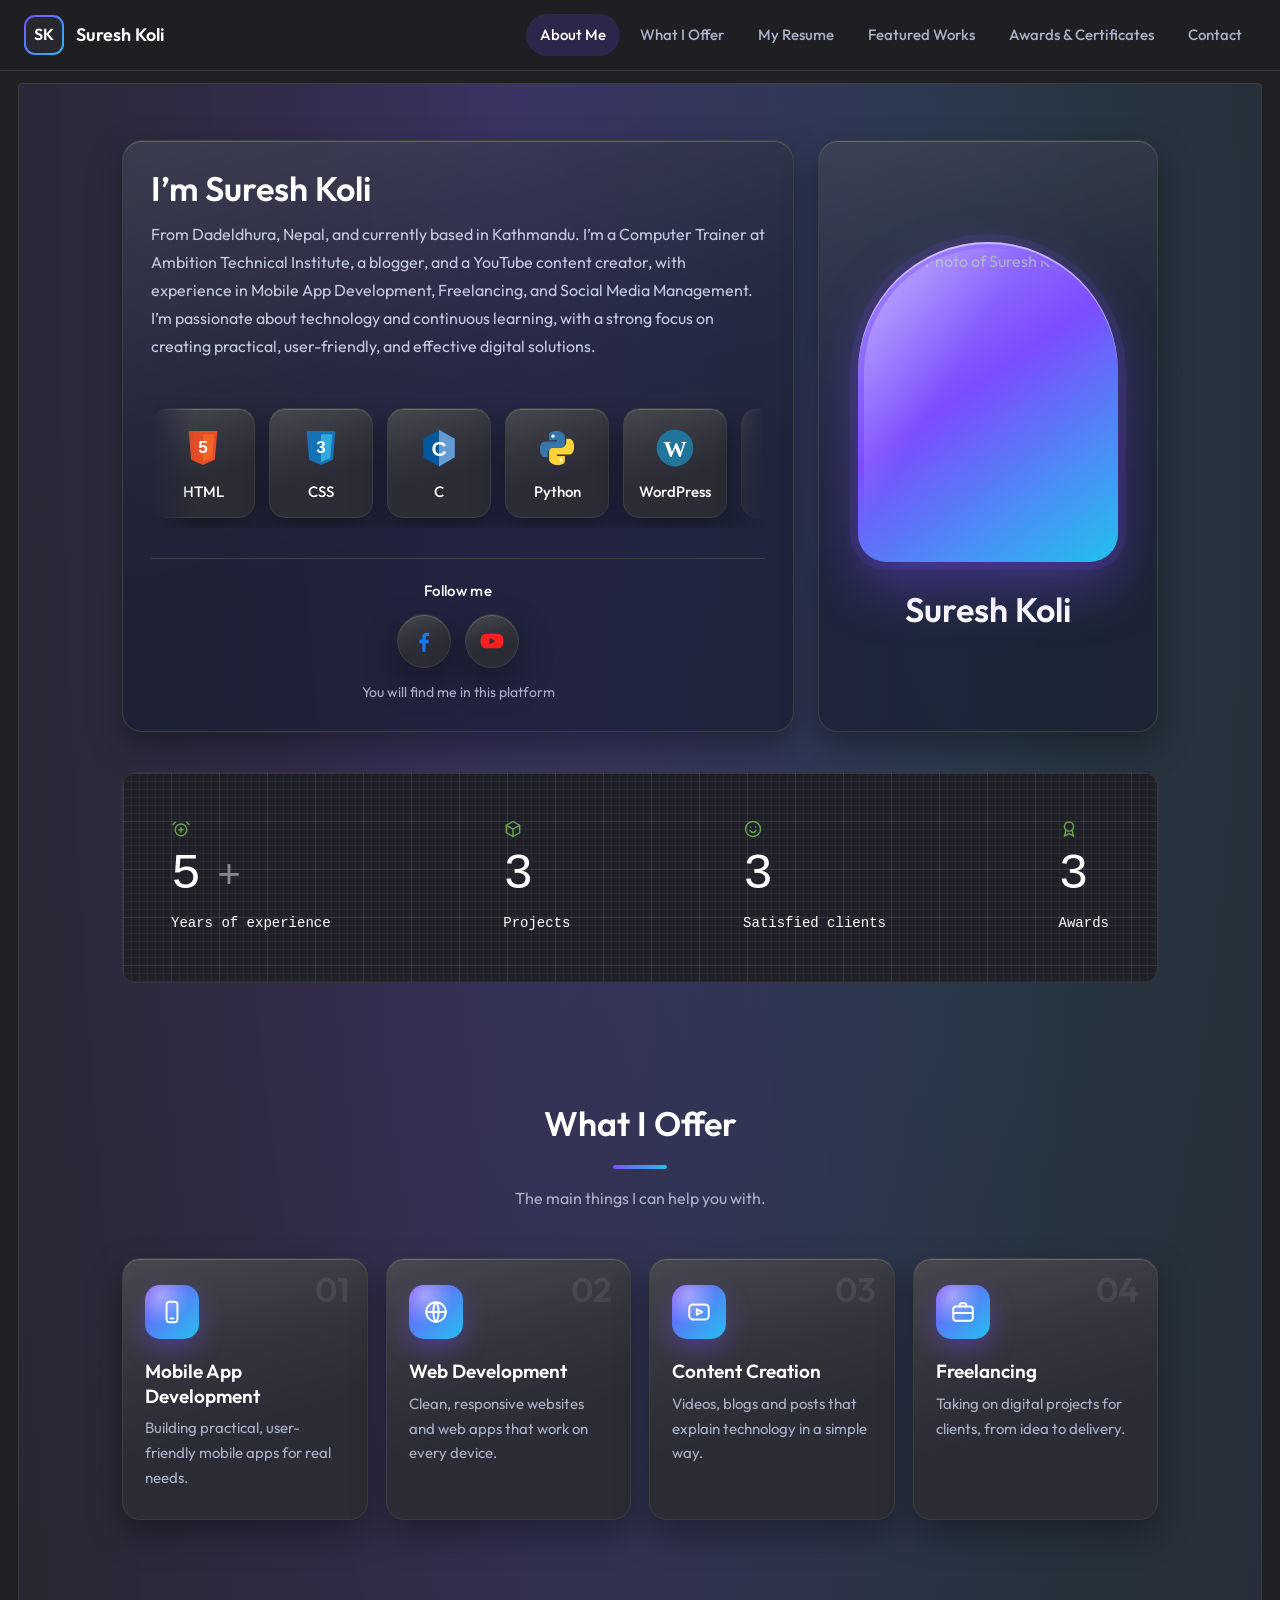
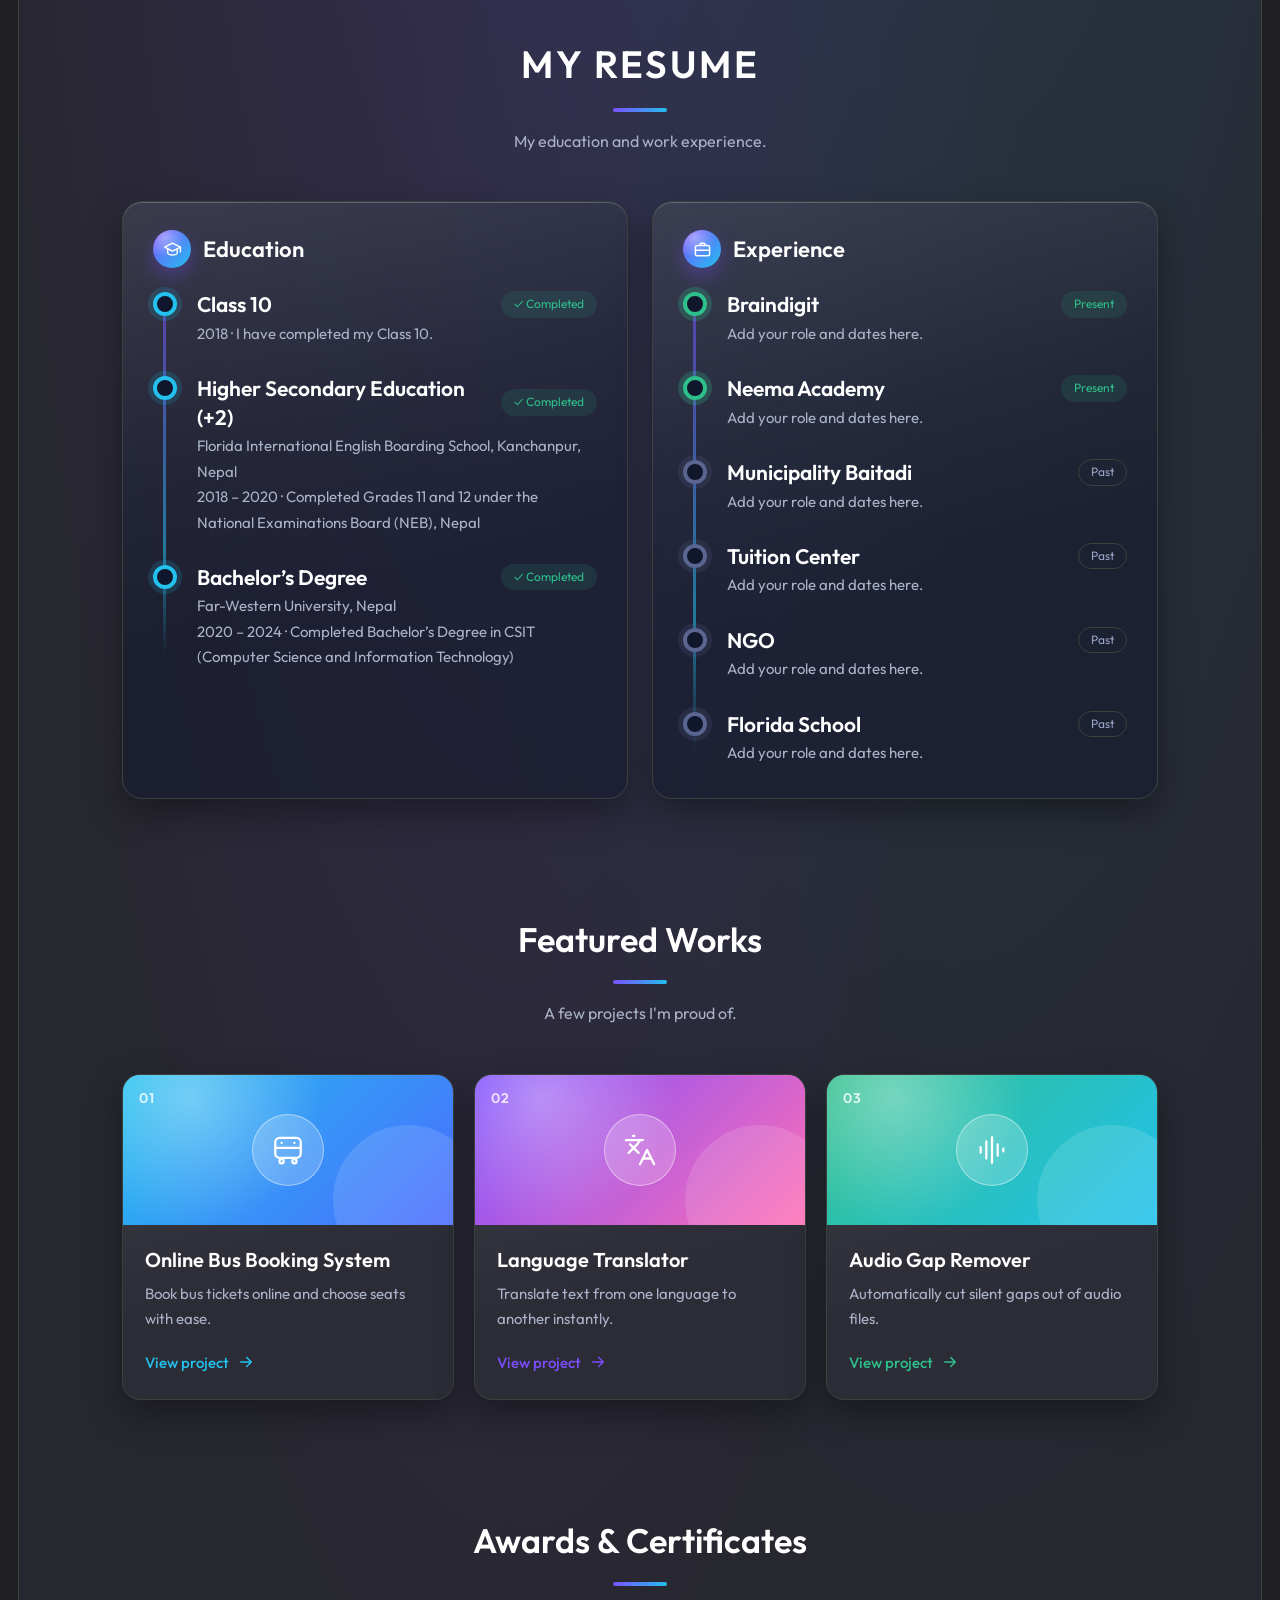
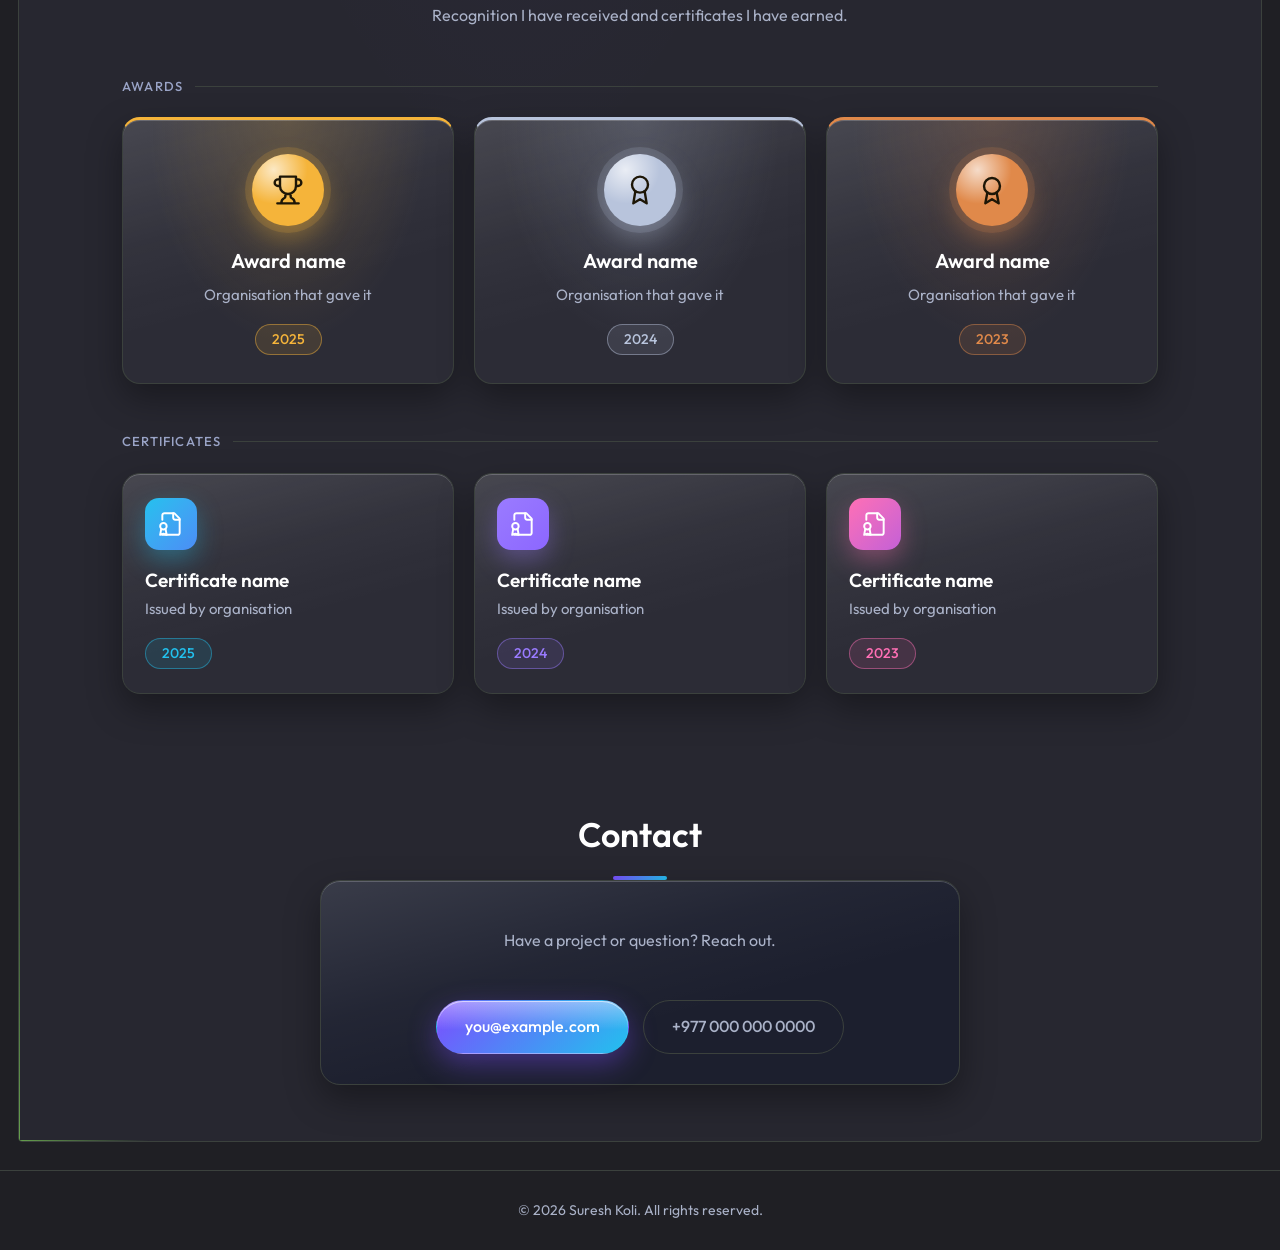
==== index.html @ f5d2d559 "Add files via upload" ====
<!DOCTYPE html>
<html lang="en">
<head>
<meta charset="UTF-8">
<meta name="viewport" content="width=device-width, initial-scale=1, viewport-fit=cover">
<title>Suresh Koli | Portfolio</title>
<link href="https://fonts.googleapis.com/css2?family=Outfit:wght@400;500;600&display=swap" rel="stylesheet">
<link rel="stylesheet" href="style.css">
</head>
<body>

<header>
 <div class="bar">
  <a class="brand" href="#top"><span class="logo"><span>SK</span></span>Suresh Koli</a>
  <button class="menu" aria-label="Open menu" aria-expanded="false">☰</button>
  <nav id="nav" aria-label="Main">
   <ul>
    <li><a href="#about">About Me</a></li>
    <li><a href="#services">What I Offer</a></li>
    <li><a href="#resume">My Resume</a></li>
    <li><a href="#works">Featured Works</a></li>
    <li><a href="#awards">Awards &amp; Certificates</a></li>
    <li><a href="#contact">Contact</a></li>
   </ul>
  </nav>
 </div>
</header>

<main id="top">
 <div class="sheet">
 <section class="hero" id="about">
  <div class="hero-grid">
   <div class="left box">
    <div class="photo"><img src="images/photo.jpg" alt="Photo of Suresh Koli"></div>
    <h1>Suresh Koli</h1>
   </div>
   <div class="box info">
    <p class="lead"><strong class="iam">I’m Suresh Koli</strong>From Dadeldhura, Nepal, and currently based in Kathmandu. I’m a Computer Trainer at Ambition Technical Institute, a blogger, and a YouTube content creator, with experience in Mobile App Development, Freelancing, and Social Media Management. I’m passionate about technology and continuous learning, with a strong focus on creating practical, user-friendly, and effective digital solutions.</p>
    <div class="marquee" aria-label="Technologies"><ul class="track"><li class="tbox"><svg viewBox="0 0 32 32" width="34" height="34" aria-hidden="true"><path d="M5 3h22l-2 22-9 4-9-4z" fill="#e44d26"/><path d="M16 5.5v21.3l7-3.1 1.6-18.2z" fill="#f16529"/><text x="16" y="20" text-anchor="middle" font-size="13" font-weight="700" fill="#fff" font-family="Arial,sans-serif">5</text></svg><span>HTML</span></li><li class="tbox"><svg viewBox="0 0 32 32" width="34" height="34" aria-hidden="true"><path d="M5 3h22l-2 22-9 4-9-4z" fill="#1572b6"/><path d="M16 5.5v21.3l7-3.1 1.6-18.2z" fill="#33a9dc"/><text x="16" y="20" text-anchor="middle" font-size="13" font-weight="700" fill="#fff" font-family="Arial,sans-serif">3</text></svg><span>CSS</span></li><li class="tbox"><svg viewBox="0 0 32 32" width="34" height="34" aria-hidden="true"><path d="M16 2l12 7v14l-12 7-12-7V9z" fill="#00599c"/><path d="M16 2l12 7v14l-12 7z" fill="#659ad2"/><text x="16" y="22" text-anchor="middle" font-size="16" font-weight="700" fill="#fff" font-family="Arial,sans-serif">C</text></svg><span>C</span></li><li class="tbox"><svg viewBox="0 0 32 32" width="34" height="34" aria-hidden="true"><path d="M16 3c-6 0-6 2-6 4v3h6v1H7c-3 0-4 3-4 6s1 6 4 6h2v-3c0-2 2-4 4-4h6c2 0 3-1 3-3V7c0-2-3-4-6-4z" fill="#3776ab"/><path d="M16 29c6 0 6-2 6-4v-3h-6v-1h9c3 0 4-3 4-6s-1-6-4-6h-2v3c0 2-2 4-4 4h-6c-2 0-3 1-3 3v6c0 2 3 4 6 4z" fill="#ffd43b"/><circle cx="13" cy="7" r="1.2" fill="#fff"/><circle cx="19" cy="25" r="1.2" fill="#fff"/></svg><span>Python</span></li><li class="tbox"><svg viewBox="0 0 32 32" width="34" height="34" aria-hidden="true"><circle cx="16" cy="16" r="14" fill="#21759b"/><text x="16" y="22.5" text-anchor="middle" font-size="18" font-weight="700" fill="#fff" font-family="Georgia,serif">W</text></svg><span>WordPress</span></li><li class="tbox" aria-hidden="true"><svg viewBox="0 0 32 32" width="34" height="34" aria-hidden="true"><path d="M5 3h22l-2 22-9 4-9-4z" fill="#e44d26"/><path d="M16 5.5v21.3l7-3.1 1.6-18.2z" fill="#f16529"/><text x="16" y="20" text-anchor="middle" font-size="13" font-weight="700" fill="#fff" font-family="Arial,sans-serif">5</text></svg><span>HTML</span></li><li class="tbox" aria-hidden="true"><svg viewBox="0 0 32 32" width="34" height="34" aria-hidden="true"><path d="M5 3h22l-2 22-9 4-9-4z" fill="#1572b6"/><path d="M16 5.5v21.3l7-3.1 1.6-18.2z" fill="#33a9dc"/><text x="16" y="20" text-anchor="middle" font-size="13" font-weight="700" fill="#fff" font-family="Arial,sans-serif">3</text></svg><span>CSS</span></li><li class="tbox" aria-hidden="true"><svg viewBox="0 0 32 32" width="34" height="34" aria-hidden="true"><path d="M16 2l12 7v14l-12 7-12-7V9z" fill="#00599c"/><path d="M16 2l12 7v14l-12 7z" fill="#659ad2"/><text x="16" y="22" text-anchor="middle" font-size="16" font-weight="700" fill="#fff" font-family="Arial,sans-serif">C</text></svg><span>C</span></li><li class="tbox" aria-hidden="true"><svg viewBox="0 0 32 32" width="34" height="34" aria-hidden="true"><path d="M16 3c-6 0-6 2-6 4v3h6v1H7c-3 0-4 3-4 6s1 6 4 6h2v-3c0-2 2-4 4-4h6c2 0 3-1 3-3V7c0-2-3-4-6-4z" fill="#3776ab"/><path d="M16 29c6 0 6-2 6-4v-3h-6v-1h9c3 0 4-3 4-6s-1-6-4-6h-2v3c0 2-2 4-4 4h-6c-2 0-3 1-3 3v6c0 2 3 4 6 4z" fill="#ffd43b"/><circle cx="13" cy="7" r="1.2" fill="#fff"/><circle cx="19" cy="25" r="1.2" fill="#fff"/></svg><span>Python</span></li><li class="tbox" aria-hidden="true"><svg viewBox="0 0 32 32" width="34" height="34" aria-hidden="true"><circle cx="16" cy="16" r="14" fill="#21759b"/><text x="16" y="22.5" text-anchor="middle" font-size="18" font-weight="700" fill="#fff" font-family="Georgia,serif">W</text></svg><span>WordPress</span></li><li class="tbox" aria-hidden="true"><svg viewBox="0 0 32 32" width="34" height="34" aria-hidden="true"><path d="M5 3h22l-2 22-9 4-9-4z" fill="#e44d26"/><path d="M16 5.5v21.3l7-3.1 1.6-18.2z" fill="#f16529"/><text x="16" y="20" text-anchor="middle" font-size="13" font-weight="700" fill="#fff" font-family="Arial,sans-serif">5</text></svg><span>HTML</span></li><li class="tbox" aria-hidden="true"><svg viewBox="0 0 32 32" width="34" height="34" aria-hidden="true"><path d="M5 3h22l-2 22-9 4-9-4z" fill="#1572b6"/><path d="M16 5.5v21.3l7-3.1 1.6-18.2z" fill="#33a9dc"/><text x="16" y="20" text-anchor="middle" font-size="13" font-weight="700" fill="#fff" font-family="Arial,sans-serif">3</text></svg><span>CSS</span></li><li class="tbox" aria-hidden="true"><svg viewBox="0 0 32 32" width="34" height="34" aria-hidden="true"><path d="M16 2l12 7v14l-12 7-12-7V9z" fill="#00599c"/><path d="M16 2l12 7v14l-12 7z" fill="#659ad2"/><text x="16" y="22" text-anchor="middle" font-size="16" font-weight="700" fill="#fff" font-family="Arial,sans-serif">C</text></svg><span>C</span></li><li class="tbox" aria-hidden="true"><svg viewBox="0 0 32 32" width="34" height="34" aria-hidden="true"><path d="M16 3c-6 0-6 2-6 4v3h6v1H7c-3 0-4 3-4 6s1 6 4 6h2v-3c0-2 2-4 4-4h6c2 0 3-1 3-3V7c0-2-3-4-6-4z" fill="#3776ab"/><path d="M16 29c6 0 6-2 6-4v-3h-6v-1h9c3 0 4-3 4-6s-1-6-4-6h-2v3c0 2-2 4-4 4h-6c-2 0-3 1-3 3v6c0 2 3 4 6 4z" fill="#ffd43b"/><circle cx="13" cy="7" r="1.2" fill="#fff"/><circle cx="19" cy="25" r="1.2" fill="#fff"/></svg><span>Python</span></li><li class="tbox" aria-hidden="true"><svg viewBox="0 0 32 32" width="34" height="34" aria-hidden="true"><circle cx="16" cy="16" r="14" fill="#21759b"/><text x="16" y="22.5" text-anchor="middle" font-size="18" font-weight="700" fill="#fff" font-family="Georgia,serif">W</text></svg><span>WordPress</span></li></ul></div>
    <div class="followbox">
     <p class="flabel">Follow me</p>
     <div class="socials">
      <a class="sbtn" style="--brand:#1877f2" href="https://facebook.com/" target="_blank" rel="noopener" aria-label="Facebook"><i><svg viewBox="0 0 32 32" width="26" height="26" fill="currentColor" aria-hidden="true"><path d="M17.5 26v-8h2.7l.4-3.2h-3.1v-2c0-.9.3-1.5 1.6-1.5h1.7V8.4c-.3 0-1.3-.1-2.4-.1-2.4 0-4 1.5-4 4.1v2.4H11.7V18h2.7v8z"/></svg></i><span>Facebook</span></a>
      <a class="sbtn" style="--brand:#ff1f1f" href="https://youtube.com/" target="_blank" rel="noopener" aria-label="YouTube"><i><svg viewBox="0 0 32 32" width="28" height="28" fill="currentColor" aria-hidden="true"><path fill-rule="evenodd" d="M9 7h14a7 7 0 0 1 7 7v4a7 7 0 0 1-7 7H9a7 7 0 0 1-7-7v-4a7 7 0 0 1 7-7zm4 5v8l7-4z"/></svg></i><span>YouTube</span></a>
     </div>
     <p class="fcap">You will find me in this platform</p>
    </div>
   </div>
  </div>
  <div class="stats">
   <div class="stat"><svg class="si" viewBox="0 0 24 24" fill="none" stroke="currentColor" stroke-width="1.7" stroke-linecap="round" stroke-linejoin="round" aria-hidden="true"><circle cx="12" cy="13" r="7"/><path d="M12 10v6M9 13h6M5 4 2.5 6.5M19 4l2.5 2.5"/></svg><b>5<em>+</em></b><span>Years of experience</span></div><div class="stat"><svg class="si" viewBox="0 0 24 24" fill="none" stroke="currentColor" stroke-width="1.7" stroke-linecap="round" stroke-linejoin="round" aria-hidden="true"><path d="M12 3 4 7.5v9L12 21l8-4.5v-9z"/><path d="M4 7.5 12 12l8-4.5M12 12v9"/></svg><b>3</b><span>Projects</span></div><div class="stat"><svg class="si" viewBox="0 0 24 24" fill="none" stroke="currentColor" stroke-width="1.7" stroke-linecap="round" stroke-linejoin="round" aria-hidden="true"><circle cx="12" cy="12" r="9"/><path d="M8.5 14c.9 1.5 2.1 2.2 3.5 2.2s2.6-.7 3.5-2.2M9 9.5h.01M15 9.5h.01"/></svg><b>3</b><span>Satisfied clients</span></div><div class="stat"><svg class="si" viewBox="0 0 24 24" fill="none" stroke="currentColor" stroke-width="1.7" stroke-linecap="round" stroke-linejoin="round" aria-hidden="true"><circle cx="12" cy="9" r="5.5"/><path d="m8.5 13.5-2 7 5.5-3 5.5 3-2-7"/></svg><b>3</b><span>Awards</span></div>
  </div>
 </section>

 <section id="services">
  <h2>What I Offer</h2>
  <p class="sub">The main things I can help you with.</p>
  <div class="offer-grid">
   <article class="offer"><span class="offer-no">01</span><div class="offer-ico"><svg viewBox="0 0 24 24" fill="none" stroke="currentColor" stroke-width="1.8" stroke-linecap="round" stroke-linejoin="round" aria-hidden="true"><rect x="7" y="2.5" width="10" height="19" rx="2.5"/><path d="M10.5 18h3"/></svg></div><h3>Mobile App Development</h3><p>Building practical, user-friendly mobile apps for real needs.</p></article><article class="offer"><span class="offer-no">02</span><div class="offer-ico"><svg viewBox="0 0 24 24" fill="none" stroke="currentColor" stroke-width="1.8" stroke-linecap="round" stroke-linejoin="round" aria-hidden="true"><circle cx="12" cy="12" r="9"/><path d="M3 12h18M12 3c3.2 3.5 3.2 14.5 0 18M12 3c-3.2 3.5-3.2 14.5 0 18"/></svg></div><h3>Web Development</h3><p>Clean, responsive websites and web apps that work on every device.</p></article><article class="offer"><span class="offer-no">03</span><div class="offer-ico"><svg viewBox="0 0 24 24" fill="none" stroke="currentColor" stroke-width="1.8" stroke-linecap="round" stroke-linejoin="round" aria-hidden="true"><rect x="3" y="5" width="18" height="14" rx="3.5"/><path d="m10 9.5 5 2.5-5 2.5z"/></svg></div><h3>Content Creation</h3><p>Videos, blogs and posts that explain technology in a simple way.</p></article><article class="offer"><span class="offer-no">04</span><div class="offer-ico"><svg viewBox="0 0 24 24" fill="none" stroke="currentColor" stroke-width="1.8" stroke-linecap="round" stroke-linejoin="round" aria-hidden="true"><rect x="3" y="7" width="18" height="13" rx="2.5"/><path d="M9 7V5.5A1.5 1.5 0 0 1 10.5 4h3A1.5 1.5 0 0 1 15 5.5V7M3 13h18"/></svg></div><h3>Freelancing</h3><p>Taking on digital projects for clients, from idea to delivery.</p></article>
  </div>
 </section>

 <section id="resume">
  <h2 class="resume-h">My Resume</h2>
  <p class="sub">My education and work experience.</p>
  <div class="resume-cols">
   <div class="rs-card box" id="education">
    <h3 class="rs-title"><span class="rs-ico"><svg viewBox="0 0 24 24" fill="none" stroke="currentColor" stroke-width="1.8" stroke-linecap="round" stroke-linejoin="round" aria-hidden="true"><path d="m2 9 10-5 10 5-10 5z"/><path d="M6 11.5V16c0 1.5 2.7 3 6 3s6-1.5 6-3v-4.5M22 9v6"/></svg></span>Education</h3>
    <ol class="tline">
      <li class="tl-it"><div class="tl-head"><h4>Class 10</h4><span class="tl-pill done">✓ Completed</span></div><p>2018 · I have completed my Class 10.</p></li>
      <li class="tl-it"><div class="tl-head"><h4>Higher Secondary Education (+2)</h4><span class="tl-pill done">✓ Completed</span></div><p>Florida International English Boarding School, Kanchanpur, Nepal<br>2018 – 2020 · Completed Grades 11 and 12 under the National Examinations Board (NEB), Nepal</p></li>
      <li class="tl-it"><div class="tl-head"><h4>Bachelor’s Degree</h4><span class="tl-pill done">✓ Completed</span></div><p>Far-Western University, Nepal<br>2020 – 2024 · Completed Bachelor’s Degree in CSIT (Computer Science and Information Technology)</p></li>
    </ol>
   </div>
   <div class="rs-card box" id="experience">
    <h3 class="rs-title"><span class="rs-ico"><svg viewBox="0 0 24 24" fill="none" stroke="currentColor" stroke-width="1.8" stroke-linecap="round" stroke-linejoin="round" aria-hidden="true"><rect x="3" y="7" width="18" height="13" rx="2.5"/><path d="M9 7V5.5A1.5 1.5 0 0 1 10.5 4h3A1.5 1.5 0 0 1 15 5.5V7M3 13h18"/></svg></span>Experience</h3>
    <ol class="tline">
      <li class="tl-it now"><div class="tl-head"><h4>Braindigit</h4><span class="tl-pill now">Present</span></div><p>Add your role and dates here.</p></li>
      <li class="tl-it now"><div class="tl-head"><h4>Neema Academy</h4><span class="tl-pill now">Present</span></div><p>Add your role and dates here.</p></li>
      <li class="tl-it past"><div class="tl-head"><h4>Municipality Baitadi</h4><span class="tl-pill ">Past</span></div><p>Add your role and dates here.</p></li>
      <li class="tl-it past"><div class="tl-head"><h4>Tuition Center</h4><span class="tl-pill ">Past</span></div><p>Add your role and dates here.</p></li>
      <li class="tl-it past"><div class="tl-head"><h4>NGO</h4><span class="tl-pill ">Past</span></div><p>Add your role and dates here.</p></li>
      <li class="tl-it past"><div class="tl-head"><h4>Florida School</h4><span class="tl-pill ">Past</span></div><p>Add your role and dates here.</p></li>
    </ol>
   </div>
  </div>
 </section>

 <section id="works">
  <h2>Featured Works</h2>
  <p class="sub">A few projects I'm proud of.</p>
  <div class="work-grid">
   <a class="work-card" href="#" style="--c1:#22c1ee;--c2:#4b6bff"><div class="work-cover"><span class="work-no">01</span><span class="work-ico"><svg viewBox="0 0 24 24" fill="none" stroke="currentColor" stroke-width="1.6" stroke-linecap="round" stroke-linejoin="round" aria-hidden="true"><rect x="3" y="3.5" width="18" height="14" rx="3"/><path d="M3 10.5h18M7.5 7h.01M16.5 7h.01"/><circle cx="7.5" cy="20" r="1.5"/><circle cx="16.5" cy="20" r="1.5"/></svg></span></div><div class="work-body"><h3>Online Bus Booking System</h3><p>Book bus tickets online and choose seats with ease.</p><span class="work-link">View project <svg viewBox="0 0 24 24" fill="none" stroke="currentColor" stroke-width="2" stroke-linecap="round" stroke-linejoin="round" aria-hidden="true"><path d="M5 12h14M13 6l6 6-6 6"/></svg></span></div></a>
   <a class="work-card" href="#" style="--c1:#7c4dff;--c2:#ff6fb5"><div class="work-cover"><span class="work-no">02</span><span class="work-ico"><svg viewBox="0 0 24 24" fill="none" stroke="currentColor" stroke-width="1.6" stroke-linecap="round" stroke-linejoin="round" aria-hidden="true"><path d="m5 8 6 6M4 14l6-6 2-3M2 5h12M7 2h1M22 22l-5-10-5 10M14 18h6"/></svg></span></div><div class="work-body"><h3>Language Translator</h3><p>Translate text from one language to another instantly.</p><span class="work-link">View project <svg viewBox="0 0 24 24" fill="none" stroke="currentColor" stroke-width="2" stroke-linecap="round" stroke-linejoin="round" aria-hidden="true"><path d="M5 12h14M13 6l6 6-6 6"/></svg></span></div></a>
   <a class="work-card" href="#" style="--c1:#2fbf8a;--c2:#22c1ee"><div class="work-cover"><span class="work-no">03</span><span class="work-ico"><svg viewBox="0 0 24 24" fill="none" stroke="currentColor" stroke-width="1.6" stroke-linecap="round" stroke-linejoin="round" aria-hidden="true"><path d="M4 10v4M8 6v12M12 3v18M16 8v8M20 11v2"/></svg></span></div><div class="work-body"><h3>Audio Gap Remover</h3><p>Automatically cut silent gaps out of audio files.</p><span class="work-link">View project <svg viewBox="0 0 24 24" fill="none" stroke="currentColor" stroke-width="2" stroke-linecap="round" stroke-linejoin="round" aria-hidden="true"><path d="M5 12h14M13 6l6 6-6 6"/></svg></span></div></a>
  </div>
 </section>

 <section id="awards">
  <h2>Awards &amp; Certificates</h2>
  <p class="sub">Recognition I have received and certificates I have earned.</p>
  <h3 class="xp-group">Awards</h3>
  <div class="award-grid">
   <article class="award-card" style="--m:#f5b43a"><div class="award-medal"><svg viewBox="0 0 24 24" fill="none" stroke="currentColor" stroke-width="1.8" stroke-linecap="round" stroke-linejoin="round" aria-hidden="true"><path d="M6 9H4.5a2.5 2.5 0 0 1 0-5H6M18 9h1.5a2.5 2.5 0 0 0 0-5H18M4 22h16M10 14.66V17c0 .55-.47.98-.97 1.21C7.85 18.75 7 20.24 7 22M14 14.66V17c0 .55.47.98.97 1.21C16.15 18.75 17 20.24 17 22M18 2H6v7a6 6 0 0 0 12 0z"/></svg></div><h3>Award name</h3><p>Organisation that gave it</p><span class="award-year">2025</span></article>
   <article class="award-card" style="--m:#b8c4dc"><div class="award-medal"><svg viewBox="0 0 24 24" fill="none" stroke="currentColor" stroke-width="1.8" stroke-linecap="round" stroke-linejoin="round" aria-hidden="true"><circle cx="12" cy="8" r="6"/><path d="M15.48 12.89 17 22l-5-3-5 3 1.52-9.11"/></svg></div><h3>Award name</h3><p>Organisation that gave it</p><span class="award-year">2024</span></article>
   <article class="award-card" style="--m:#e0894a"><div class="award-medal"><svg viewBox="0 0 24 24" fill="none" stroke="currentColor" stroke-width="1.8" stroke-linecap="round" stroke-linejoin="round" aria-hidden="true"><circle cx="12" cy="9" r="6"/><path d="M8.5 14 7 22l5-3 5 3-1.5-8"/></svg></div><h3>Award name</h3><p>Organisation that gave it</p><span class="award-year">2023</span></article>
  </div>
  <h3 class="xp-group">Certificates</h3>
  <div class="cert-grid">
    <article class="cert-card" style="--m:#22c1ee"><span class="cert-ico"><svg viewBox="0 0 24 24" fill="none" stroke="currentColor" stroke-width="1.8" stroke-linecap="round" stroke-linejoin="round" aria-hidden="true"><path d="M4 22h14a2 2 0 0 0 2-2V7l-5-5H6a2 2 0 0 0-2 2v4"/><path d="M14 2v4a2 2 0 0 0 2 2h4"/><path d="M5 17a3 3 0 1 0 0-6 3 3 0 0 0 0 6"/><path d="M7 16.5 8 22l-3-1-3 1 1-5.5"/></svg></span><h4>Certificate name</h4><p>Issued by organisation</p><span class="cert-year">2025</span></article>
    <article class="cert-card" style="--m:#9a7bff"><span class="cert-ico"><svg viewBox="0 0 24 24" fill="none" stroke="currentColor" stroke-width="1.8" stroke-linecap="round" stroke-linejoin="round" aria-hidden="true"><path d="M4 22h14a2 2 0 0 0 2-2V7l-5-5H6a2 2 0 0 0-2 2v4"/><path d="M14 2v4a2 2 0 0 0 2 2h4"/><path d="M5 17a3 3 0 1 0 0-6 3 3 0 0 0 0 6"/><path d="M7 16.5 8 22l-3-1-3 1 1-5.5"/></svg></span><h4>Certificate name</h4><p>Issued by organisation</p><span class="cert-year">2024</span></article>
    <article class="cert-card" style="--m:#ff6fb5"><span class="cert-ico"><svg viewBox="0 0 24 24" fill="none" stroke="currentColor" stroke-width="1.8" stroke-linecap="round" stroke-linejoin="round" aria-hidden="true"><path d="M4 22h14a2 2 0 0 0 2-2V7l-5-5H6a2 2 0 0 0-2 2v4"/><path d="M14 2v4a2 2 0 0 0 2 2h4"/><path d="M5 17a3 3 0 1 0 0-6 3 3 0 0 0 0 6"/><path d="M7 16.5 8 22l-3-1-3 1 1-5.5"/></svg></span><h4>Certificate name</h4><p>Issued by organisation</p><span class="cert-year">2023</span></article>
  </div>
 </section>

 <section class="contact" id="contact">
  <h2>Contact</h2>
  <div class="box">
  <p class="sub">Have a project or question? Reach out.</p>
  <ul>
   <li><a class="btn main" href="mailto:you@example.com">you@example.com</a></li>
   <li><a class="btn" href="tel:+9770000000000">+977 000 000 0000</a></li>
  </ul>
 </div>
 </section>

</div></main>

<button class="top" id="top-btn" aria-label="Back to top">↑</button>

<footer>© 2026 Suresh Koli. All rights reserved.</footer>

<script src="script.js"></script>
</body>
</html>
---- style.css ----
:root{--bg:#0b0e1a;--nav:rgba(14,18,34,.85);--card:#141a2e;--line:#232b47;--text:#aab2c8;--white:#fff;--a:#7c4dff;--b:#22c1ee;--grad:linear-gradient(135deg,var(--a),var(--b));--max:1100px}
*,*::before,*::after{box-sizing:border-box}
html{scroll-behavior:smooth;scroll-padding-top:84px}
body{margin:0;background:var(--bg);color:var(--text);font-family:"Outfit","Segoe UI",Arial,sans-serif;line-height:1.7;overflow-x:hidden}
a{color:inherit;text-decoration:none}
a:focus-visible,button:focus-visible{outline:2px solid var(--b);outline-offset:4px;border-radius:6px}
ul{list-style:none;margin:0;padding:0}
h1,h2,h3,p{margin:0}

/* Navbar */
header{position:sticky;top:0;z-index:20;background:var(--nav);backdrop-filter:blur(12px);-webkit-backdrop-filter:blur(12px);border-bottom:1px solid var(--line)}
.bar{max-width:1280px;margin:0 auto;padding:0 24px;height:70px;display:flex;align-items:center;justify-content:space-between;gap:16px}
.brand{display:flex;align-items:center;gap:12px;color:var(--white);font-weight:600;font-size:18px;white-space:nowrap}
.logo{width:40px;height:40px;padding:2px;border-radius:11px;background:var(--grad)}
.logo span{display:flex;align-items:center;justify-content:center;height:100%;border-radius:9px;background:var(--bg);font-size:16px}
nav ul{display:flex;gap:6px}
nav a{display:block;padding:8px 14px;border-radius:999px;font-size:15px;font-weight:500;white-space:nowrap;transition:background .2s,color .2s}
nav a:hover{color:var(--b);background:rgba(34,193,238,.14)}
nav a.on{color:var(--white);background:rgba(124,77,255,.18)}
.menu{display:none;background:none;border:1px solid var(--line);color:var(--white);width:42px;height:42px;border-radius:10px;font-size:20px;cursor:pointer}

/* Sections */
section{max-width:var(--max);margin:0 auto;padding:88px 24px}
h2{color:var(--white);font-size:34px;font-weight:600;text-align:center}
h2::after{content:"";display:block;width:54px;height:4px;border-radius:4px;background:var(--grad);margin:12px auto 0}
.sub{text-align:center;max-width:540px;margin:16px auto 46px}

/* Hero */
.hero{text-align:center;padding-top:64px;position:relative}
.hero::before{content:"";position:absolute;inset:-60px 0 auto;height:520px;background:radial-gradient(ellipse at 50% 30%,rgba(124,77,255,.28),transparent 60%),radial-gradient(ellipse at 70% 40%,rgba(34,193,238,.16),transparent 55%);pointer-events:none;z-index:-1}
.photo{width:210px;height:210px;margin:0 auto;padding:5px;border-radius:50%;background:var(--grad);box-shadow:0 0 0 10px rgba(124,77,255,.1),0 20px 60px rgba(124,77,255,.35);animation:rise .8s ease both}
.photo img{width:100%;height:100%;border-radius:50%;object-fit:cover;display:block}
.hero h1{color:var(--white);font-size:46px;font-weight:600;line-height:1.2;margin-top:26px}
.role{color:var(--b);font-weight:500;font-size:19px;margin-top:4px}
.intro{max-width:600px;margin:16px auto 0;font-size:17px}
.btns{display:flex;gap:14px;justify-content:center;margin-top:30px;flex-wrap:wrap}
.btn{display:inline-block;padding:12px 28px;border-radius:999px;font-weight:500;border:1px solid var(--line);transition:transform .2s,filter .2s}
.btn.main{background:var(--grad);color:var(--white);border-color:transparent;box-shadow:0 10px 28px rgba(124,77,255,.35)}
.btn:hover{transform:translateY(-2px);filter:brightness(1.12)}
.stats{display:flex;justify-content:center;gap:14px;flex-wrap:wrap;margin-top:48px}
.stat{min-width:150px;padding:16px 22px;background:var(--card);border:1px solid var(--line);border-radius:14px}
.stat b{display:block;color:var(--white);font-size:28px;font-weight:600;line-height:1.2}
.stat span{font-size:14px}
@keyframes rise{from{opacity:0;transform:translateY(16px)}to{opacity:1;transform:none}}

/* About */
.about p.lead{max-width:700px;margin:0 auto;text-align:center;font-size:18px}
.chips{display:flex;flex-wrap:wrap;gap:10px;justify-content:center;margin-top:28px}
.chips li{padding:7px 18px;border-radius:999px;background:var(--card);border:1px solid var(--line);color:var(--white);font-size:15px}

/* Timeline */
.timeline{max-width:740px;margin:0 auto;position:relative;padding-left:34px}
.timeline::before{content:"";position:absolute;left:7px;top:6px;bottom:6px;width:2px;background:linear-gradient(var(--a),var(--b));opacity:.5}
.timeline li{position:relative;background:var(--card);border:1px solid var(--line);border-radius:14px;padding:22px 24px;margin-bottom:18px}
.timeline li::before{content:"";position:absolute;left:-34px;top:28px;width:16px;height:16px;border-radius:50%;background:var(--grad);box-shadow:0 0 0 5px var(--bg)}
.timeline h3{color:var(--white);font-size:19px;font-weight:600}
.when{display:inline-block;margin:4px 0 6px;font-size:13px;color:var(--b);background:rgba(34,193,238,.1);padding:2px 12px;border-radius:999px}

/* Cards */
.grid{display:grid;grid-template-columns:repeat(auto-fit,minmax(260px,1fr));gap:22px}
.card{background:var(--card);border:1px solid var(--line);border-radius:16px;padding:28px;transition:transform .25s,border-color .25s}
.card:hover{transform:translateY(-5px);border-color:var(--a)}
.card h3{color:var(--white);font-size:20px;font-weight:600;margin:14px 0 6px}
.icon{width:54px;height:54px;border-radius:14px;background:var(--grad);display:flex;align-items:center;justify-content:center;font-size:26px}
.work{padding:0;overflow:hidden;display:block}
.work .thumb{height:170px;display:flex;align-items:center;justify-content:center;font-size:44px;background:linear-gradient(135deg,#2a2160,#0f4a63)}
.work:nth-child(2) .thumb{background:linear-gradient(135deg,#0f4a63,#1b5e4a)}
.work:nth-child(3) .thumb{background:linear-gradient(135deg,#4a1d63,#63203a)}
.work .body{padding:22px 26px 26px}
.work h3{margin-top:0}
.award{text-align:center}
.award .icon{margin:0 auto}
.award .when{margin-top:8px}

/* Contact */
.contact{text-align:center}
.contact ul{display:flex;gap:14px;justify-content:center;flex-wrap:wrap}
footer{text-align:center;padding:28px 16px;border-top:1px solid var(--line);font-size:14px}

@media (max-width:960px){
 .menu{display:block}
 nav{position:absolute;left:0;right:0;top:70px;background:#0e1222;border-bottom:1px solid var(--line);display:none}
 nav.open{display:block}
 nav ul{flex-direction:column;padding:10px 16px 16px}
 nav a{padding:12px 14px}
 section{padding:64px 20px}
 .hero h1{font-size:34px}
}
@media (prefers-reduced-motion:reduce){html{scroll-behavior:auto}*{animation:none!important;transition:none!important}}

/* Education cards */
.edu{display:grid;grid-template-columns:repeat(auto-fit,minmax(250px,1fr));gap:22px;align-items:stretch}
.edu .card{--c:#22c1ee;border-top:4px solid var(--c);text-align:center}
.edu .card:hover{border-color:var(--c)}
.edu .icon{margin:0 auto;background:var(--c);color:#0b0e1a}
.edu .c12{--c:#7c4dff}
.edu .c12 .icon{color:#fff}
.edu .bach{--c:#f5b43a;background:linear-gradient(160deg,#241d12,var(--card) 60%)}
.edu .tag{display:inline-block;margin-top:10px;font-size:13px;padding:2px 14px;border-radius:999px;color:var(--c);background:rgba(255,255,255,.06);border:1px solid var(--c)}
/* Current job badge */
.timeline li.now{border-color:#2fbf8a}
.timeline li.now::before{background:#2fbf8a}
.now .when{color:#2fbf8a;background:rgba(47,191,138,.12)}
.timeline .past::before{background:var(--line)}

/* v4 layout */
:root{--line:#2b3558}
.hero{text-align:left;padding-top:60px}
.hero::before{inset:-60px 0 auto}
.hero-grid{display:grid;grid-template-columns:340px 1fr;gap:56px;align-items:center}
.left{text-align:center}
.photo{width:260px;height:300px;padding:0;border-radius:0;background:none;box-shadow:none;position:relative;margin:0 auto 30px}
.photo::before{content:"";position:absolute;inset:0;border-radius:32px;background:var(--grad);transform:translate(18px,18px) rotate(3deg);opacity:.9}
.photo::after{content:"";position:absolute;inset:-10px 10px 10px -10px;border:2px dashed rgba(34,193,238,.5);border-radius:32px}
.photo img{position:relative;z-index:1;border-radius:32px;border:4px solid var(--bg);box-shadow:0 20px 50px rgba(0,0,0,.45)}
.hero h1{font-size:38px;margin-top:0}
.box{border:2px solid var(--line);border-radius:20px;padding:34px;background:rgba(20,26,46,.6)}
.info h2{text-align:left;font-size:30px}
.info h2::after{margin:12px 0 0}
.info .lead{margin-top:18px;font-size:17px;text-align:left}
.facts{display:grid;grid-template-columns:1fr 1fr;gap:14px;margin:24px 0}
.facts div{border:1px solid var(--line);border-radius:12px;padding:10px 16px}
.facts dt{font-size:13px;color:var(--b)}
.facts dd{margin:0;color:var(--white);font-size:15px}
.info .chips{justify-content:flex-start;margin-top:0}
.info .btns{justify-content:flex-start}
.stats{margin-top:44px}
.contact .box{max-width:640px;margin:0 auto;padding:30px}
.top{position:fixed;right:max(20px,env(safe-area-inset-right));bottom:calc(22px + env(safe-area-inset-bottom,0px));width:48px;height:48px;border-radius:50%;border:0;background:var(--grad);color:#fff;font-size:22px;cursor:pointer;box-shadow:0 10px 26px rgba(124,77,255,.45);opacity:0;visibility:hidden;transform:translateY(12px);transition:opacity .25s,transform .25s,visibility .25s;z-index:30}
.top.show{opacity:1;visibility:visible;transform:none}
.top:hover{filter:brightness(1.15)}
@media (max-width:960px){
 .hero-grid{grid-template-columns:1fr;gap:44px}
 .facts{grid-template-columns:1fr}
 .box{padding:24px}
}

/* v5: A4 sheet, glossy, bigger stats, new photo + education + experience */
body{background:#06080f}
.sheet{position:relative;isolation:isolate;overflow:hidden;width:min(210mm,calc(100% - 32px));margin:28px auto;background:linear-gradient(180deg,#10162b,#0b0f1e);border:3px solid #3a4676;border-radius:6px;outline:1px solid rgba(34,193,238,.4);outline-offset:-12px;box-shadow:0 30px 80px rgba(0,0,0,.65)}
.sheet section{max-width:none;padding:56px 32px}
:root{--gloss:linear-gradient(165deg,rgba(255,255,255,.13),rgba(255,255,255,.03) 38%,rgba(255,255,255,0) 62%);--shine:inset 0 1px 0 rgba(255,255,255,.2),0 14px 34px rgba(0,0,0,.35)}
.box,.card,.stat,.facts div,.chips li,.zig li,.scard{background-image:var(--gloss);box-shadow:var(--shine)}
.btn.main{background-image:linear-gradient(180deg,rgba(255,255,255,.4),rgba(255,255,255,0) 55%),var(--grad);box-shadow:inset 0 1px 0 rgba(255,255,255,.55),0 10px 28px rgba(124,77,255,.4)}
.grid{grid-template-columns:repeat(3,1fr);gap:18px}
.card{padding:22px}
.work{padding:0}
.work .thumb{height:130px}

/* Photo: glossy arch, bigger */
.hero-grid{grid-template-columns:300px 1fr;gap:36px}
.photo{width:290px;height:370px;padding:7px;border-radius:145px 145px 28px 28px;background:linear-gradient(145deg,#a58bff,#7c4dff 40%,#22c1ee);box-shadow:0 0 0 8px rgba(124,77,255,.12),0 26px 60px rgba(124,77,255,.4),inset 0 2px 0 rgba(255,255,255,.5);margin:0 auto 26px}
.photo::before{content:none}
.photo::after{content:"";position:absolute;inset:7px;border:0;border-radius:138px 138px 21px 21px;background:linear-gradient(115deg,rgba(255,255,255,.38),rgba(255,255,255,0) 38%);pointer-events:none;z-index:2}
.photo img{border:0;border-radius:138px 138px 21px 21px;box-shadow:none}
.hero h1{font-size:36px}
.box{padding:28px}

/* Bigger stats */
.stats{display:grid;grid-template-columns:repeat(3,1fr);gap:16px;margin-top:40px}
.stat{min-width:0;text-align:center;padding:30px 12px;border-radius:18px;border:2px solid var(--line)}
.stat b{font-size:52px;line-height:1.1;background:var(--grad);-webkit-background-clip:text;background-clip:text;color:transparent}
.stat span{font-size:17px;color:var(--white)}

/* Education: connected steps */
.steps{display:grid;grid-template-columns:repeat(3,1fr);gap:18px;position:relative}
.steps::before{content:"";position:absolute;top:44px;left:16%;right:16%;height:5px;border-radius:5px;background:linear-gradient(90deg,#22c1ee,#7c4dff,#f5b43a)}
.step{--c:#22c1ee;text-align:center;position:relative}
.step.c12{--c:#7c4dff}
.step.bach{--c:#f5b43a}
.node{position:relative;z-index:1;width:88px;height:88px;margin:0 auto 16px;border-radius:50%;display:flex;align-items:center;justify-content:center;font-size:38px;border:4px solid #0b0f1e;background:radial-gradient(circle at 30% 22%,rgba(255,255,255,.75),rgba(255,255,255,0) 40%),var(--c);box-shadow:0 12px 28px rgba(0,0,0,.45),inset 0 -8px 14px rgba(0,0,0,.25)}
.bach .node{box-shadow:0 0 0 7px rgba(245,180,58,.22),0 12px 28px rgba(0,0,0,.45),inset 0 -8px 14px rgba(0,0,0,.25)}
.scard{background-color:var(--card);border:2px solid var(--c);border-radius:16px;padding:20px 14px}
.scard h3{color:var(--white);font-size:20px;font-weight:600}
.bach .scard{background-color:#231c10}
.tag{display:inline-block;margin-top:10px;font-size:13px;padding:2px 14px;border-radius:999px;color:var(--c);border:1px solid var(--c);background:rgba(255,255,255,.05)}

/* Experience: zigzag */
.zig{position:relative;max-width:none;padding:0}
.zig::before{content:"";position:absolute;left:50%;top:0;bottom:0;width:3px;margin-left:-1.5px;background:linear-gradient(var(--a),var(--b));opacity:.55}
.zig li{position:relative;width:calc(50% - 30px);margin:0 0 22px;padding:20px 20px 20px 70px;background-color:var(--card);border:2px solid var(--line);border-radius:16px}
.zig li:nth-child(even){margin-left:auto}
.zig li::after{content:"";position:absolute;top:30px;width:18px;height:18px;border-radius:50%;background:radial-gradient(circle at 30% 25%,#fff,var(--b) 55%);box-shadow:0 0 0 5px #0d1224}
.zig li:nth-child(odd)::after{right:-40px}
.zig li:nth-child(even)::after{left:-40px}
.zig li::before{content:none}
.zig h3{color:var(--white);font-size:18px;font-weight:600}
.zig p{font-size:15px}
.zig .ini{position:absolute;left:16px;top:18px;width:42px;height:42px;border-radius:12px;display:flex;align-items:center;justify-content:center;font-style:normal;font-weight:600;color:#fff;background:radial-gradient(circle at 30% 20%,rgba(255,255,255,.55),rgba(255,255,255,0) 45%),var(--a)}
.zig .now{border-color:#2fbf8a;box-shadow:var(--shine),0 0 26px rgba(47,191,138,.25)}
.zig .now .ini{background-color:#2fbf8a}
.zig .now::after{background:radial-gradient(circle at 30% 25%,#fff,#2fbf8a 55%)}
.zig .past .ini{background-color:#4b5a8f}

@media (max-width:760px){
 .hero-grid{grid-template-columns:1fr}
 .grid,.steps,.stats{grid-template-columns:1fr}
 .steps::before{display:none}
 .zig::before{left:14px}
 .zig li{width:auto;margin-left:40px!important}
 .zig li::after{left:-35px!important;right:auto!important}
 .stat b{font-size:44px}
}
@media print{
 @page{size:A4;margin:8mm}
 *{-webkit-print-color-adjust:exact;print-color-adjust:exact}
 header,.top{display:none}
 .sheet{width:auto;margin:0;box-shadow:none}
}

/* v7: one frame (reference size + border) around everything */
:root{--bg:#272730;--card:#2c2c36;--line:#3b413d;--nav:rgba(31,31,36,.9)}
body{background:#1f1f24}
header{background:var(--nav);border-bottom:1px solid #3b413d}
nav ul{flex-wrap:nowrap}
.sheet{width:min(1244px,calc(100% - 20px));margin:12px auto 28px;background:var(--bg);border:1px solid #3b413d;border-radius:4px;outline:0;box-shadow:none}
.sheet::before{content:"";position:absolute;left:0;bottom:0;width:1px;height:420px;background:linear-gradient(0deg,#66a04d,rgba(102,160,77,0));z-index:2}
.sheet::after{content:"";position:absolute;left:0;bottom:0;width:130px;height:1px;background:linear-gradient(90deg,#66a04d,rgba(102,160,77,0));z-index:2}
.sheet section{max-width:1100px;margin:0 auto;padding:56px 32px}
/* same 1px border on every block */
.box,.card,.stat,.facts div,.zig li,.scard,.chips li,.tile{border:1px solid #3b413d}
.scard{border-color:#3b413d}
.bach .scard{background-color:#2b261c}
.node{border-color:var(--bg)}
.zig li::after{box-shadow:0 0 0 5px var(--bg)}
.zig .now{border-color:#3b413d}
.hero::before{opacity:.8}
@media (max-width:760px){.sheet section{padding:44px 18px}}

.hero::before{content:none}
.sheet{background-image:radial-gradient(ellipse at 40% 0,rgba(124,77,255,.22),transparent 55%),radial-gradient(ellipse at 75% 8%,rgba(34,193,238,.12),transparent 50%)}

.info .lead{margin-top:0}
.info .btns{margin-top:26px}

/* v8: hero box extras, new education + experience */
.info .lead{font-size:15px;line-height:1.7}
.iam{display:block;color:#fff;font-size:34px;font-weight:600;line-height:1.2;margin-bottom:10px}
.tech{display:flex;flex-wrap:wrap;gap:12px;margin:22px 0 0}
.tbox{width:76px;padding:12px 0 9px;text-align:center;border:1px solid #3b413d;border-radius:14px;background:var(--card);background-image:var(--gloss);box-shadow:var(--shine);transition:transform .2s}
.tbox:hover{transform:translateY(-3px)}
.tbox svg{display:block;margin:0 auto 6px}
.tbox span{font-size:12px;color:#fff}
.info .btns{margin-top:22px}
.social{display:flex;align-items:center;gap:12px;margin-top:22px;padding-top:20px;border-top:1px solid #3b413d}
.social span{font-size:15px;color:#fff;margin-right:4px}
.soc{width:46px;height:46px;border-radius:50%;display:flex;align-items:center;justify-content:center;border:1px solid #3b413d;background:var(--card);background-image:var(--gloss);box-shadow:var(--shine);transition:transform .2s}
.soc:hover{transform:translateY(-3px)}

/* Education: certificate cards */
.edu2{display:grid;grid-template-columns:repeat(3,1fr);gap:20px}
.ed{--c:#22c1ee;--t:#04222c;position:relative;overflow:hidden;border:1px solid #3b413d;border-radius:18px;background:var(--card);background-image:var(--gloss);box-shadow:var(--shine)}
.ed.e12{--c:#7c4dff;--t:#fff}
.ed.bd{--c:#f5b43a;--t:#2a1d00}
.ed .ribbon{display:flex;align-items:center;gap:12px;padding:18px 20px;background:linear-gradient(180deg,rgba(255,255,255,.3),rgba(255,255,255,0) 60%),var(--c)}
.ed .ico{width:42px;height:42px;border-radius:50%;background:rgba(255,255,255,.3);display:flex;align-items:center;justify-content:center;font-size:22px}
.ed h3{color:var(--t);font-size:22px;font-weight:600}
.ed .wm{position:absolute;right:12px;bottom:-12px;font-size:100px;font-weight:700;line-height:1;color:var(--c);opacity:.14;pointer-events:none}
.ed-body{position:relative;padding:22px 20px 24px}
.prog{height:8px;border-radius:8px;background:#1f1f24;margin:18px 0 16px;overflow:hidden}
.prog i{display:block;width:100%;height:100%;border-radius:8px;background:var(--c)}
.ed .tag{margin-top:0}

/* Experience: current featured + previous list */
.grp{display:flex;align-items:center;gap:14px;margin:0 0 16px;color:#fff;font-size:17px;font-weight:500}
.grp::after{content:"";flex:1;height:1px;background:#3b413d}
.xp-now{display:grid;grid-template-columns:1fr 1fr;gap:20px;margin-bottom:36px}
.xp-past{display:grid;grid-template-columns:1fr 1fr;gap:16px}
.xc{display:flex;gap:16px;align-items:flex-start;padding:22px;border:1px solid #3b413d;border-left:5px solid #4b5a8f;border-radius:18px;background:var(--card);background-image:var(--gloss);box-shadow:var(--shine)}
.xc.now{border-left-color:#2fbf8a;box-shadow:var(--shine),0 0 30px rgba(47,191,138,.2)}
.xc h3{color:#fff;font-size:20px;font-weight:600;margin:0}
.xc p{font-size:15px;margin:2px 0 0}
.xc .av{flex:none;width:58px;height:58px;border-radius:16px;display:flex;align-items:center;justify-content:center;font-size:24px;font-weight:600;color:#fff;background:radial-gradient(circle at 30% 20%,rgba(255,255,255,.5),rgba(255,255,255,0) 45%),#4b5a8f}
.xc.now .av{background-color:#2fbf8a}
.xc.past{padding:18px 20px}
.xc.past .av{width:46px;height:46px;font-size:19px;border-radius:12px}
.live{display:inline-flex;align-items:center;gap:7px;font-size:13px;color:#2fbf8a;background:rgba(47,191,138,.12);padding:2px 12px;border-radius:999px;margin-bottom:6px}
.live::before{content:"";width:8px;height:8px;border-radius:50%;background:#2fbf8a;animation:blink 1.4s ease-in-out infinite}
.xc .when{color:#9aa4c7;background:rgba(255,255,255,.07);margin:0 0 6px}
@media (max-width:760px){.edu2,.xp-now,.xp-past{grid-template-columns:1fr}.iam{font-size:28px}}

/* v9: new photo frame, follow menu */
.photo{width:300px;height:330px;padding:6px;border-radius:63% 37% 54% 46% / 55% 48% 52% 45%;background:linear-gradient(135deg,#22c1ee,#7c4dff 55%,#ff6fb5);box-shadow:0 0 0 10px rgba(34,193,238,.07),0 26px 60px rgba(34,193,238,.28),inset 0 2px 0 rgba(255,255,255,.5)}
.photo::before{content:"";position:absolute;inset:-16px;border:2px dashed rgba(124,77,255,.55);border-radius:46% 54% 40% 60% / 50% 40% 60% 50%;transform:none;opacity:1}
.photo::after{inset:6px;border-radius:inherit;background:linear-gradient(120deg,rgba(255,255,255,.35),rgba(255,255,255,0) 38%)}
.photo img{border-radius:inherit}
.actions{display:flex;align-items:center;justify-content:space-between;gap:14px;flex-wrap:wrap;margin-top:24px}
.info .actions .btns{margin-top:0}
.follow{position:relative;margin-left:auto}
.fbtn{background:var(--card);background-image:var(--gloss);color:#fff;font:inherit;font-weight:500;cursor:pointer}
.fbtn[aria-expanded="true"]{border-color:var(--b)}
.fmenu{position:absolute;right:0;bottom:calc(100% + 10px);min-width:190px;padding:8px;background:#2c2c36;border:1px solid #3b413d;border-radius:14px;box-shadow:0 18px 40px rgba(0,0,0,.5);z-index:5}
.fmenu[hidden]{display:none}
.fmenu a{display:flex;align-items:center;gap:12px;padding:10px 14px;border-radius:10px;color:#fff;font-weight:500}
.fmenu a:hover{background:rgba(34,193,238,.14);color:var(--b)}
@media (max-width:760px){.follow{margin-left:0}}

/* v10: marquee, follow icons */
.marquee{overflow:hidden;margin-top:22px;padding:6px 0;-webkit-mask-image:linear-gradient(90deg,transparent,#000 7%,#000 93%,transparent);mask-image:linear-gradient(90deg,transparent,#000 7%,#000 93%,transparent)}
.track{display:flex;gap:12px;width:max-content;animation:slide 16s linear infinite}
.marquee:hover .track{animation-play-state:paused}
@keyframes slide{to{transform:translateX(calc(-33.3333% - 4px))}}
.followbox{margin-top:22px}
.flabel{margin:0 0 12px;color:#fff;font-size:16px;font-weight:500}
.socials{display:flex;gap:14px;flex-wrap:wrap}
.sbtn{--brand:#7c4dff;display:inline-flex;align-items:center;width:54px;height:54px;border-radius:27px;overflow:hidden;white-space:nowrap;color:var(--brand);background:var(--card);background-image:var(--gloss);border:1px solid #3b413d;box-shadow:var(--shine);transition:width .35s cubic-bezier(.2,.8,.2,1),background-color .25s,color .25s,box-shadow .25s,transform .25s,border-color .25s}
.sbtn i{flex:none;width:52px;height:52px;display:flex;align-items:center;justify-content:center;transition:transform .35s}
.sbtn span{padding-right:22px;font-weight:500;font-size:15px;opacity:0;transition:opacity .25s .05s}
.sbtn:hover,.sbtn:focus-visible{width:158px;background-color:var(--brand);color:#fff;border-color:var(--brand);transform:translateY(-4px);box-shadow:0 14px 30px color-mix(in srgb,var(--brand) 55%,transparent),inset 0 1px 0 rgba(255,255,255,.35)}
.sbtn:hover i,.sbtn:focus-visible i{transform:rotate(-8deg) scale(1.12)}
.sbtn:hover span,.sbtn:focus-visible span{opacity:1}
.info .actions{margin-top:26px}
@media (prefers-reduced-motion:reduce){.marquee{overflow-x:auto;-webkit-mask-image:none;mask-image:none}.track{width:auto}.track li[aria-hidden]{display:none}}

.hero-grid>*,.info{min-width:0}
.marquee{width:100%}

.sbtn:first-child svg{width:36px;height:36px}

/* v11: bigger icons, more space, centered follow block */
.marquee{margin-top:38px;padding:10px 0}
.tbox{width:100px;padding:16px 0 12px;border-radius:16px}
.tbox svg{width:50px;height:50px;margin-bottom:9px}
.tbox span{font-size:13px}
.followbox{margin-top:38px;padding-top:30px;border-top:1px solid #3b413d;text-align:center}
.flabel{font-size:22px;font-weight:600;margin-bottom:18px}
.socials{justify-content:center;gap:18px}
.sbtn{width:68px;height:68px;border-radius:34px}
.sbtn i{width:66px;height:66px}
.sbtn svg{width:36px;height:36px}
.sbtn:first-child svg{width:46px;height:46px}
.sbtn span{font-size:17px;padding-right:26px}
.sbtn:hover,.sbtn:focus-visible{width:190px}
.fcap{margin:20px 0 0;font-size:16px;color:var(--text)}

/* v12: photo pinned top-left; details text/icon sizing and alignment */
.hero-grid{align-items:start}
.left{text-align:center}
.photo{margin:0 auto 26px}
.info .lead{font-size:16px;line-height:1.75;color:#c3cae0}
.tbox{width:104px;padding:18px 0 16px;display:flex;flex-direction:column;align-items:center;justify-content:center}
.tbox svg{width:42px;height:42px;margin:0 0 14px}
.tbox span{font-size:15px;line-height:1.2;font-weight:500}
.track{align-items:stretch;gap:14px}
.sbtn svg{width:32px;height:32px}
.sbtn:first-child svg{width:42px;height:42px}
.sbtn i{line-height:0}
.sbtn span{font-size:17px;line-height:1;padding-top:2px}
.flabel{line-height:1.3;margin-bottom:20px}
.fcap{font-size:17px;line-height:1.5;margin-top:22px}
@media (max-width:960px){.left{text-align:left}.photo{margin:0 0 26px 20px}}
@keyframes slide{to{transform:translateX(calc(-33.3333% - 4.67px))}}

/* v13: smaller Follow me; stats in grid-panel style */
.followbox{margin-top:30px;padding-top:22px}
.flabel{font-size:15px;font-weight:500;margin-bottom:14px;letter-spacing:.3px}
.socials{gap:14px}
.sbtn{width:54px;height:54px;border-radius:27px}
.sbtn i{width:52px;height:52px}
.sbtn svg{width:26px;height:26px}
.sbtn:first-child svg{width:34px;height:34px}
.sbtn span{font-size:15px;padding-right:20px}
.sbtn:hover,.sbtn:focus-visible{width:160px}
.fcap{font-size:14px;margin-top:14px}

.hero .stats{display:grid;grid-template-columns:repeat(4,1fr);gap:0;margin-top:40px;padding:46px 48px;border:1px solid #34363f;border-radius:14px;background-color:#202128;background-image:linear-gradient(rgba(255,255,255,.07) 1px,transparent 1px),linear-gradient(90deg,rgba(255,255,255,.07) 1px,transparent 1px),linear-gradient(rgba(255,255,255,.035) 1px,transparent 1px),linear-gradient(90deg,rgba(255,255,255,.035) 1px,transparent 1px);background-size:48px 48px,48px 48px,8px 8px,8px 8px;box-shadow:none}
.hero .stats .stat{min-width:0;padding:0;border:0;border-radius:0;background:none;background-image:none;box-shadow:none;text-align:left}
.stat .si{display:block;width:20px;height:20px;color:#6aa84f;margin-bottom:8px}
.hero .stats .stat b{display:flex;align-items:baseline;gap:16px;font-family:"Ubuntu Mono",ui-monospace,Menlo,Consolas,monospace;font-size:50px;font-weight:400;line-height:1.1;color:#fff;background:none;-webkit-text-fill-color:#fff}
.stat b em{font-style:normal;font-size:40px;color:#85858c;-webkit-text-fill-color:#85858c}
.hero .stats .stat span{display:block;margin-top:10px;font-family:ui-monospace,Menlo,Consolas,monospace;font-size:14px;color:#fff}
@media (max-width:700px){.hero .stats{grid-template-columns:1fr 1fr;gap:34px 20px;padding:32px 26px}.hero .stats .stat b{font-size:42px}}

/* v14: swapped hero sides, tighter gap; My Resume with Education + Experience */
.hero-grid{grid-template-columns:1fr 340px;gap:24px;align-items:stretch}
.left.box{order:2;display:flex;flex-direction:column;align-items:center;justify-content:center;text-align:center;padding:32px 20px}
.left .photo{width:270px;height:300px;margin:0 auto 28px}
.left h1{font-size:34px;line-height:1.2}
.hero .stats{grid-template-columns:repeat(4,auto);justify-content:space-between}
@media (max-width:960px){.hero-grid{grid-template-columns:1fr;gap:24px}.left.box{order:0}.left .photo{margin:0 auto 26px}}
@media (max-width:700px){.hero .stats{grid-template-columns:1fr 1fr;justify-content:stretch}}

.resume-h{text-transform:uppercase;letter-spacing:3px;font-size:38px}
.resume-grid{display:grid;grid-template-columns:1fr 1fr;gap:28px;align-items:stretch}
.res-col{display:flex;flex-direction:column;min-width:0}
.res-title{display:flex;align-items:center;gap:12px;margin:0 0 20px;color:#fff;font-size:24px;font-weight:600}
.res-title::before{content:"";width:5px;height:26px;border-radius:4px;background:var(--grad)}
.edu-list{flex:1;display:grid;grid-auto-rows:1fr;gap:16px}
.edu-list .ed{display:flex;flex-direction:column}
.edu-list .ed .ed-body{flex:1;display:flex;flex-direction:column;justify-content:center;padding:18px 20px 20px}
.edu-list .ed .tag{align-self:flex-start}
.edu-list .ed .prog{margin:14px 0}
.edu-list .ed .ribbon{padding:14px 20px}
.res-col .xp-now{grid-template-columns:1fr;gap:16px;margin-bottom:28px}
.res-col .xp-past{grid-template-columns:1fr 1fr;gap:14px}
.res-col .xc.past{flex-direction:column;gap:12px}
@media (max-width:860px){.resume-grid{grid-template-columns:1fr;gap:40px}}
@media (max-width:480px){.res-col .xp-past{grid-template-columns:1fr}.res-col .xc.past{flex-direction:row}}

/* v15: What I Offer + simpler My Resume */
.offer-grid{display:grid;grid-template-columns:repeat(4,1fr);gap:18px}
.offer{position:relative;overflow:hidden;padding:26px 22px 28px;border:1px solid #3b413d;border-radius:18px;background:var(--card);background-image:var(--gloss);box-shadow:var(--shine);transition:transform .25s,border-color .25s}
.offer:hover{transform:translateY(-5px);border-color:var(--a)}
.offer-no{position:absolute;top:14px;right:18px;font-size:34px;font-weight:600;line-height:1;color:#fff;opacity:.08}
.offer-ico{width:54px;height:54px;border-radius:15px;display:flex;align-items:center;justify-content:center;color:#fff;background:radial-gradient(circle at 30% 20%,rgba(255,255,255,.4),rgba(255,255,255,0) 50%),var(--grad);box-shadow:0 10px 24px rgba(124,77,255,.35)}
.offer-ico svg{width:26px;height:26px}
.offer h3{color:#fff;font-size:19px;font-weight:600;line-height:1.3;margin:20px 0 8px}
.offer p{margin:0;font-size:15px;line-height:1.65}
@media (max-width:960px){.offer-grid{grid-template-columns:1fr 1fr}}
@media (max-width:520px){.offer-grid{grid-template-columns:1fr}}

.rs-panel{display:block;padding:36px 38px}
.rs-block+.rs-block{margin-top:38px;padding-top:34px;border-top:1px solid #3b413d}
.rs-title{display:flex;align-items:center;gap:12px;margin:0 0 26px;color:#fff;font-size:22px;font-weight:600}
.rs-title::before{content:"";width:5px;height:24px;border-radius:4px;background:var(--grad)}

.edu-line{list-style:none;margin:0;padding:0;display:grid;grid-template-columns:repeat(3,1fr)}
.edu-line li{position:relative;padding:24px 24px 0 0;border-top:2px solid rgba(124,77,255,.45)}
.edu-line li::before{content:"";position:absolute;left:0;top:-8px;width:14px;height:14px;border-radius:50%;background:var(--bg);border:3px solid var(--b)}
.edu-line li:last-child{border-top-color:transparent;border-image:linear-gradient(90deg,rgba(124,77,255,.45),transparent) 1}
.tl-tag{display:block;margin-bottom:4px;font-size:12px;letter-spacing:1px;text-transform:uppercase;color:#2fbf8a}
.edu-line h4,.xp-row h4{margin:0;color:#fff;font-size:19px;font-weight:600;line-height:1.35}
.edu-line p,.xp-row p{margin:2px 0 0;font-size:15px}

.xp-list{list-style:none;margin:0;padding:0;display:grid;grid-template-columns:1fr 1fr;gap:14px 20px}
.xp-row{display:flex;align-items:center;gap:14px;padding:14px 16px;border:1px solid #3b413d;border-radius:14px;background:rgba(255,255,255,.025)}
.xp-row>div{min-width:0}
.xp-av{flex:none;width:42px;height:42px;border-radius:12px;display:flex;align-items:center;justify-content:center;font-weight:600;color:#fff;background:#323a5b}
.xp-tag{flex:none;margin-left:auto;font-size:12px;padding:2px 12px;border-radius:999px;color:#9aa4c7;border:1px solid #3b413d}
.xp-row.now{border-color:rgba(47,191,138,.45)}
.xp-row.now .xp-av{background:#2fbf8a}
.xp-row.now .xp-tag{color:#2fbf8a;background:rgba(47,191,138,.12);border-color:transparent}

@media (max-width:760px){
 .rs-panel{padding:28px 22px}
 .xp-list{grid-template-columns:1fr}
 .edu-line{grid-template-columns:1fr}
 .edu-line li,.edu-line li:last-child{border-top:0;border-image:none;border-left:2px solid rgba(124,77,255,.45);padding:0 0 24px 24px}
 .edu-line li:last-child{padding-bottom:0}
 .edu-line li::before{left:-8px;top:2px}
}

/* v16: resume in two columns; new photo format (arch) */
.resume-cols{display:grid;grid-template-columns:1fr 1fr;gap:24px;align-items:stretch}
.rs-card{display:flex;flex-direction:column;min-width:0;padding:28px 26px 30px}
.rs-card .rs-title{margin-bottom:22px}
.rs-list{list-style:none;margin:0;padding:0;flex:1;display:flex;flex-direction:column;gap:14px;position:relative}
.rs-list::before{content:"";position:absolute;left:36px;top:28px;bottom:28px;width:2px;background:linear-gradient(var(--a),var(--b));opacity:.45}
.rs-list .xp-row{position:relative;flex:1;background:#171d33;border-color:#2f3a5e}
.rs-list .xp-row.now{border-color:rgba(47,191,138,.5)}
.rs-list .ed-av{background:radial-gradient(circle at 30% 20%,rgba(255,255,255,.4),rgba(255,255,255,0) 50%),var(--grad)}
.rs-list .ed-av svg{width:22px;height:22px}
.xp-tag.done{color:#2fbf8a;background:rgba(47,191,138,.12);border-color:transparent}
@media (max-width:860px){.resume-cols{grid-template-columns:1fr}}
@media (max-width:480px){.rs-card{padding:24px 18px}.xp-row{padding:12px 12px}.rs-list::before{left:32px}}

.left .photo{width:260px;height:320px;padding:6px;border-radius:130px 130px 28px 28px;background:linear-gradient(145deg,#a58bff,#7c4dff 45%,#22c1ee);box-shadow:0 0 0 8px rgba(124,77,255,.12),0 24px 56px rgba(124,77,255,.38),inset 0 2px 0 rgba(255,255,255,.5);margin:0 auto 28px}
.left .photo::before{content:none}
.left .photo::after{inset:6px;border-radius:124px 124px 22px 22px}
.left .photo img{border-radius:124px 124px 22px 22px;object-position:50% 20%}
@media (max-width:480px){.rs-list .xp-row{flex-wrap:wrap;row-gap:8px}.rs-list .xp-row>div{flex:1 1 150px}.rs-list .xp-tag{order:3;margin-left:56px;flex-basis:auto}}

/* v17: timeline resume, project cards, award medals */
.rs-title{gap:12px}
.rs-title::before{content:none}
.rs-ico{width:38px;height:38px;border-radius:50%;display:flex;align-items:center;justify-content:center;color:#fff;background:radial-gradient(circle at 30% 20%,rgba(255,255,255,.4),rgba(255,255,255,0) 50%),var(--grad);box-shadow:0 8px 20px rgba(124,77,255,.35)}
.rs-ico svg{width:19px;height:19px}
.rs-card{padding:28px 30px 32px}
.tline{list-style:none;margin:0;padding:0 0 0 32px;flex:1;display:flex;flex-direction:column;justify-content:space-between;gap:20px;position:relative}
.tline::before{content:"";position:absolute;left:7px;top:8px;bottom:8px;width:2px;background:linear-gradient(var(--a),var(--b));opacity:.4}
.tl-it{position:relative}
.tl-it::before{content:"";position:absolute;left:-32px;top:4px;width:16px;height:16px;border-radius:50%;background:#10162b;border:3px solid var(--b);box-shadow:0 0 0 4px rgba(34,193,238,.13)}
.tl-it.now::before{border-color:#2fbf8a;box-shadow:0 0 0 4px rgba(47,191,138,.2)}
.tl-it.past::before{border-color:#5b6690;box-shadow:none}
.tl-head{display:flex;align-items:center;justify-content:space-between;gap:12px}
.tl-it h4{margin:0;color:#fff;font-size:20px;font-weight:600;line-height:1.35}
.tl-it p{margin:2px 0 0;font-size:15px}
.tl-pill{flex:none;font-size:12px;padding:2px 12px;border-radius:999px;color:#9aa4c7;border:1px solid #3b413d;white-space:nowrap}
.tl-pill.done,.tl-pill.now{color:#2fbf8a;background:rgba(47,191,138,.12);border-color:transparent}

.work-grid{display:grid;grid-template-columns:repeat(3,1fr);gap:20px}
.work-card{display:flex;flex-direction:column;overflow:hidden;border:1px solid #3b413d;border-radius:18px;background:var(--card);background-image:var(--gloss);box-shadow:var(--shine);transition:transform .25s,border-color .25s,box-shadow .25s}
.work-card:hover{transform:translateY(-6px);border-color:var(--c1);box-shadow:var(--shine),0 18px 40px color-mix(in srgb,var(--c1) 30%,transparent)}
.work-cover{position:relative;overflow:hidden;height:150px;display:flex;align-items:center;justify-content:center;background:radial-gradient(circle at 20% 15%,rgba(255,255,255,.35),rgba(255,255,255,0) 45%),linear-gradient(135deg,var(--c1),var(--c2))}
.work-cover::after{content:"";position:absolute;right:-30px;bottom:-50px;width:150px;height:150px;border-radius:50%;background:rgba(255,255,255,.12)}
.work-no{position:absolute;top:12px;left:16px;font-size:14px;font-weight:600;letter-spacing:1px;color:rgba(255,255,255,.8)}
.work-ico{position:relative;z-index:1;width:72px;height:72px;border-radius:50%;display:flex;align-items:center;justify-content:center;color:#fff;background:rgba(255,255,255,.2);border:1px solid rgba(255,255,255,.45);backdrop-filter:blur(4px);transition:transform .3s}
.work-card:hover .work-ico{transform:scale(1.08) rotate(-4deg)}
.work-ico svg{width:34px;height:34px}
.work-body{padding:22px 22px 24px;display:flex;flex-direction:column;flex:1}
.work-body h3{color:#fff;font-size:20px;font-weight:600;line-height:1.3;margin:0 0 8px}
.work-body p{margin:0 0 18px;font-size:15px}
.work-link{margin-top:auto;display:inline-flex;align-items:center;gap:8px;font-size:15px;font-weight:500;color:var(--c1)}
.work-link svg{width:18px;height:18px;transition:transform .25s}
.work-card:hover .work-link svg{transform:translateX(5px)}

.award-grid{display:grid;grid-template-columns:repeat(3,1fr);gap:20px}
.award-card{position:relative;text-align:center;padding:34px 22px 28px;border:1px solid #3b413d;border-top:3px solid var(--m);border-radius:18px;background:var(--card);background-image:radial-gradient(ellipse at 50% 0,color-mix(in srgb,var(--m) 18%,transparent),transparent 60%),var(--gloss);box-shadow:var(--shine);transition:transform .25s,box-shadow .25s}
.award-card:hover{transform:translateY(-6px);box-shadow:var(--shine),0 18px 40px color-mix(in srgb,var(--m) 25%,transparent)}
.award-medal{width:72px;height:72px;margin:0 auto 18px;border-radius:50%;display:flex;align-items:center;justify-content:center;color:#1d1606;background:radial-gradient(circle at 30% 22%,rgba(255,255,255,.7),rgba(255,255,255,0) 45%),var(--m);box-shadow:0 0 0 7px color-mix(in srgb,var(--m) 16%,transparent),0 12px 28px color-mix(in srgb,var(--m) 40%,transparent)}
.award-medal svg{width:32px;height:32px}
.award-card h3{color:#fff;font-size:20px;font-weight:600;margin:0 0 4px}
.award-card p{margin:0;font-size:15px}
.award-year{display:inline-block;margin-top:16px;padding:3px 16px;border-radius:999px;font-size:14px;font-weight:500;color:var(--m);background:color-mix(in srgb,var(--m) 12%,transparent);border:1px solid color-mix(in srgb,var(--m) 45%,transparent)}
@media (max-width:960px){.work-grid,.award-grid{grid-template-columns:1fr 1fr}}
@media (max-width:620px){.work-grid,.award-grid{grid-template-columns:1fr}.rs-card{padding:24px 20px 28px}}

/* v17b: balanced resume columns */
.resume-cols{grid-template-columns:5fr 7fr}
.xp-group{display:flex;align-items:center;gap:12px;margin:2px 0 16px;font-size:13px;font-weight:500;letter-spacing:1.2px;text-transform:uppercase;color:#9aa4c7}
.xp-group::after{content:"";flex:1;height:1px;background:#3b413d}
.xp-group.now{color:#2fbf8a}
.xp-group.now::before{content:"";width:8px;height:8px;border-radius:50%;background:#2fbf8a;box-shadow:0 0 0 4px rgba(47,191,138,.2)}
.xp-grid{list-style:none;margin:0 0 26px;padding:0;display:grid;grid-template-columns:1fr 1fr;gap:18px 24px}
.xp-grid:last-child{margin-bottom:0}
.xp-item{padding:6px 0 6px 16px;border-left:3px solid #5b6690;min-width:0}
.xp-item.now{border-left-color:#2fbf8a}
.xp-item h4{margin:0;color:#fff;font-size:19px;font-weight:600;line-height:1.35}
.xp-item p{margin:2px 0 0;font-size:15px}
@media (max-width:860px){.resume-cols{grid-template-columns:1fr}}
@media (max-width:520px){.xp-grid{grid-template-columns:1fr}}

/* v18: bigger matching timelines; awards & certificates */
.resume-cols{grid-template-columns:1fr 1fr}
.tline{padding-left:44px;gap:22px}
.tline::before{left:10px;width:3px;top:14px;bottom:14px;opacity:.55}
.tl-it::before{left:-44px;top:2px;width:24px;height:24px;border-width:4px;box-shadow:0 0 0 5px rgba(34,193,238,.15)}
.tl-it.now::before{box-shadow:0 0 0 5px rgba(47,191,138,.24)}
.tl-it.past::before{box-shadow:0 0 0 5px rgba(91,102,144,.18)}
.tl-it>.tl-pill{display:inline-block;margin-top:10px}
.tl-it h4{font-size:21px}
@media (max-width:860px){.resume-cols{grid-template-columns:1fr}}

.award-grid+.xp-group{margin-top:46px}
#awards .xp-group{margin-bottom:20px}
.cert-grid{display:grid;grid-template-columns:repeat(3,1fr);gap:20px}
.cert-card{position:relative;display:flex;flex-direction:column;align-items:flex-start;padding:24px 22px;border:1px solid #3b413d;border-radius:18px;background:var(--card);background-image:var(--gloss);box-shadow:var(--shine);transition:transform .25s,border-color .25s,box-shadow .25s}
.cert-card:hover{transform:translateY(-5px);border-color:var(--m);box-shadow:var(--shine),0 16px 36px color-mix(in srgb,var(--m) 25%,transparent)}
.cert-ico{width:52px;height:52px;border-radius:14px;display:flex;align-items:center;justify-content:center;color:#fff;background:linear-gradient(135deg,var(--m),color-mix(in srgb,var(--m) 55%,#7c4dff));box-shadow:0 10px 24px color-mix(in srgb,var(--m) 35%,transparent)}
.cert-ico svg{width:26px;height:26px}
.cert-card h4{margin:18px 0 4px;color:#fff;font-size:19px;font-weight:600;line-height:1.3}
.cert-card p{margin:0;font-size:15px}
.cert-year{margin-top:16px;padding:3px 16px;border-radius:999px;font-size:14px;font-weight:500;color:var(--m);background:color-mix(in srgb,var(--m) 12%,transparent);border:1px solid color-mix(in srgb,var(--m) 45%,transparent)}
@media (max-width:960px){.cert-grid{grid-template-columns:1fr 1fr}}
@media (max-width:620px){.cert-grid{grid-template-columns:1fr}}
.tline::before{background:linear-gradient(var(--a),var(--b) 70%,transparent)}

/* v19: identical item spacing in Education and Experience */
.tline{justify-content:flex-start;gap:28px}
.tl-it>.tl-pill{margin-top:0}
.tline{flex:none}
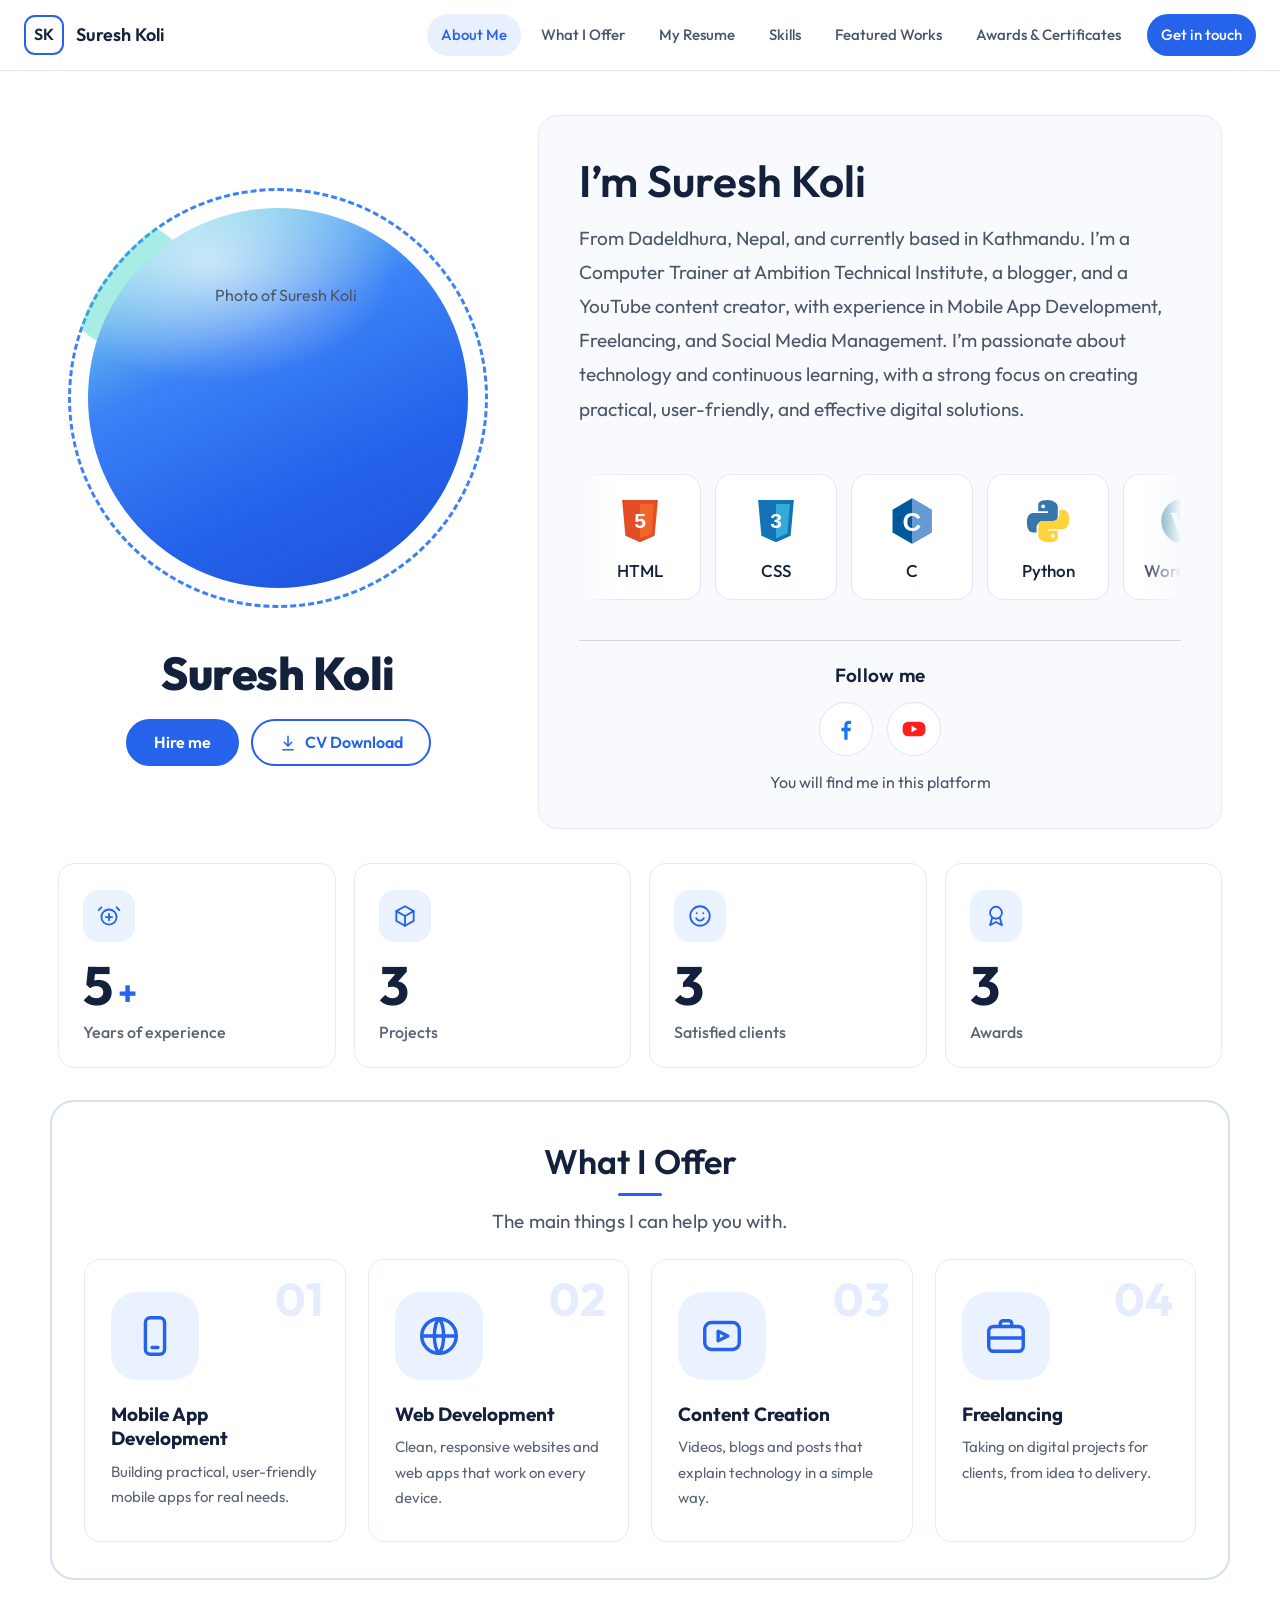
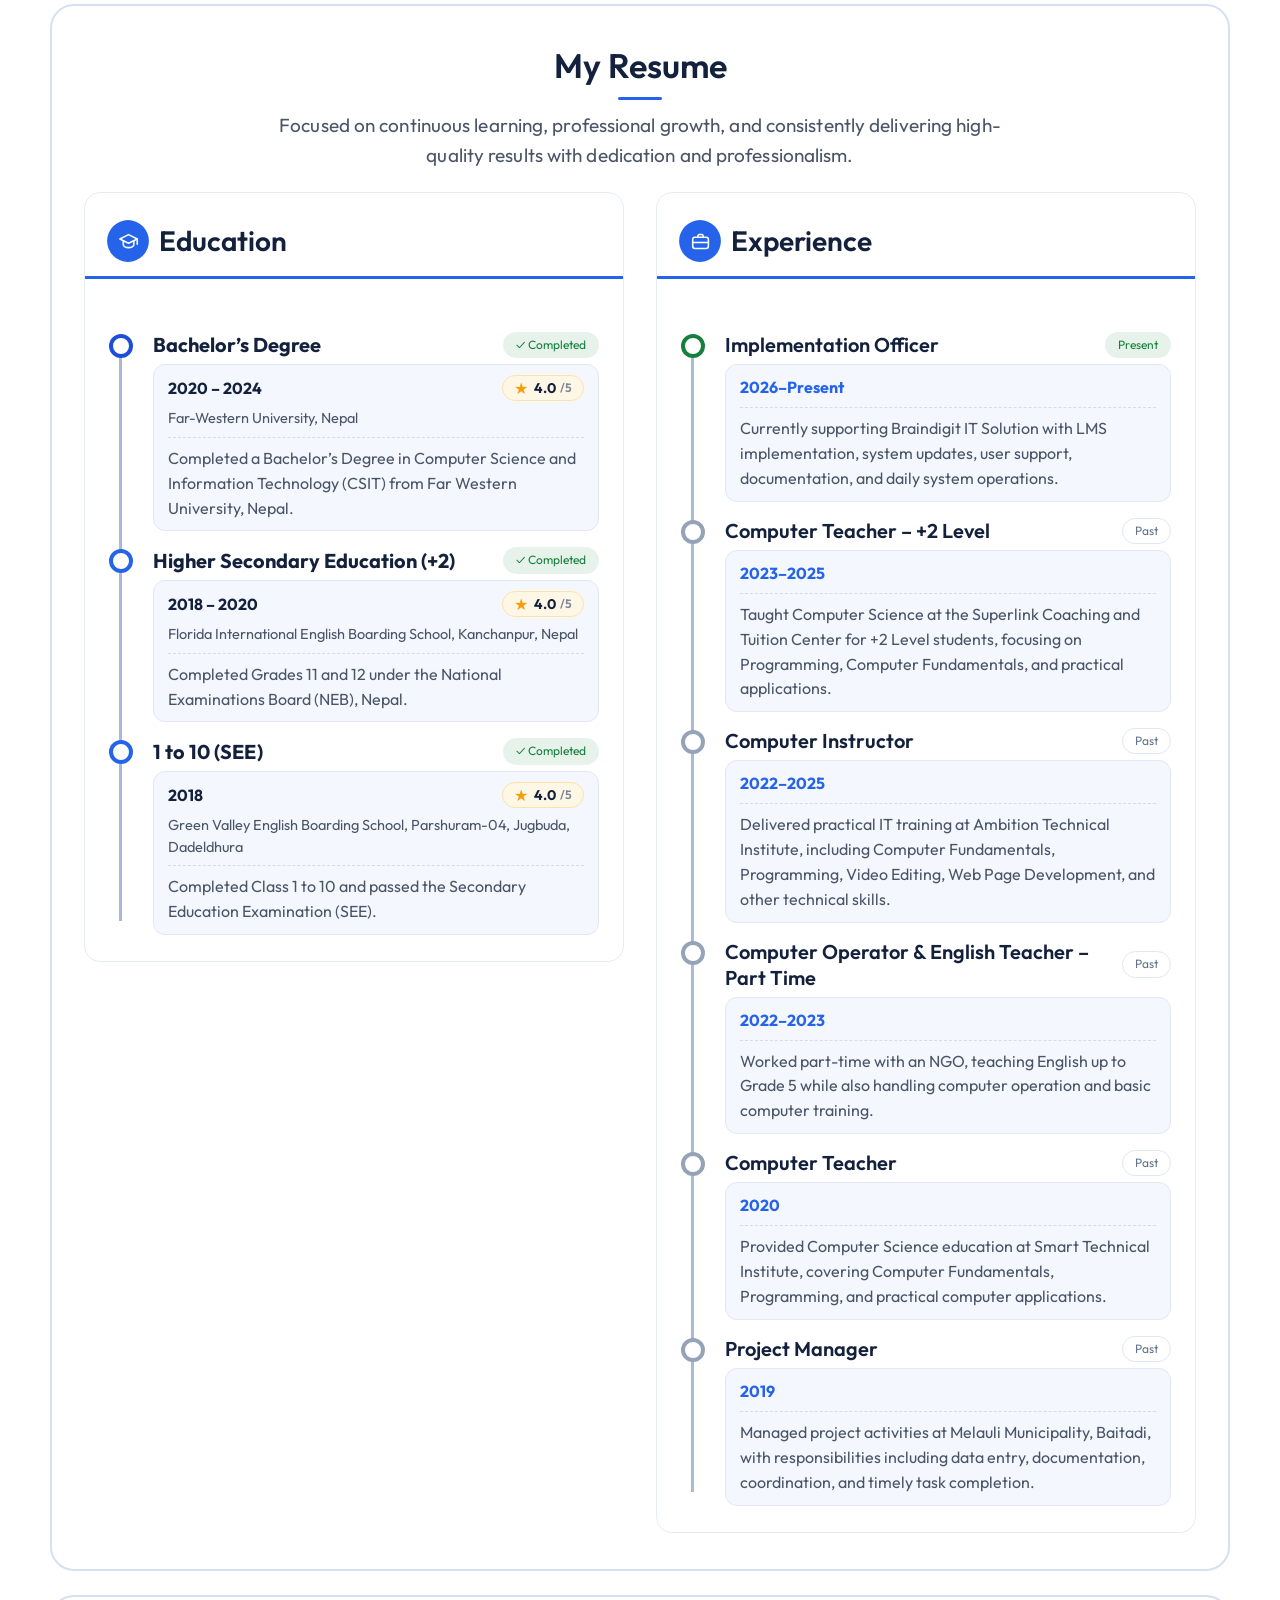
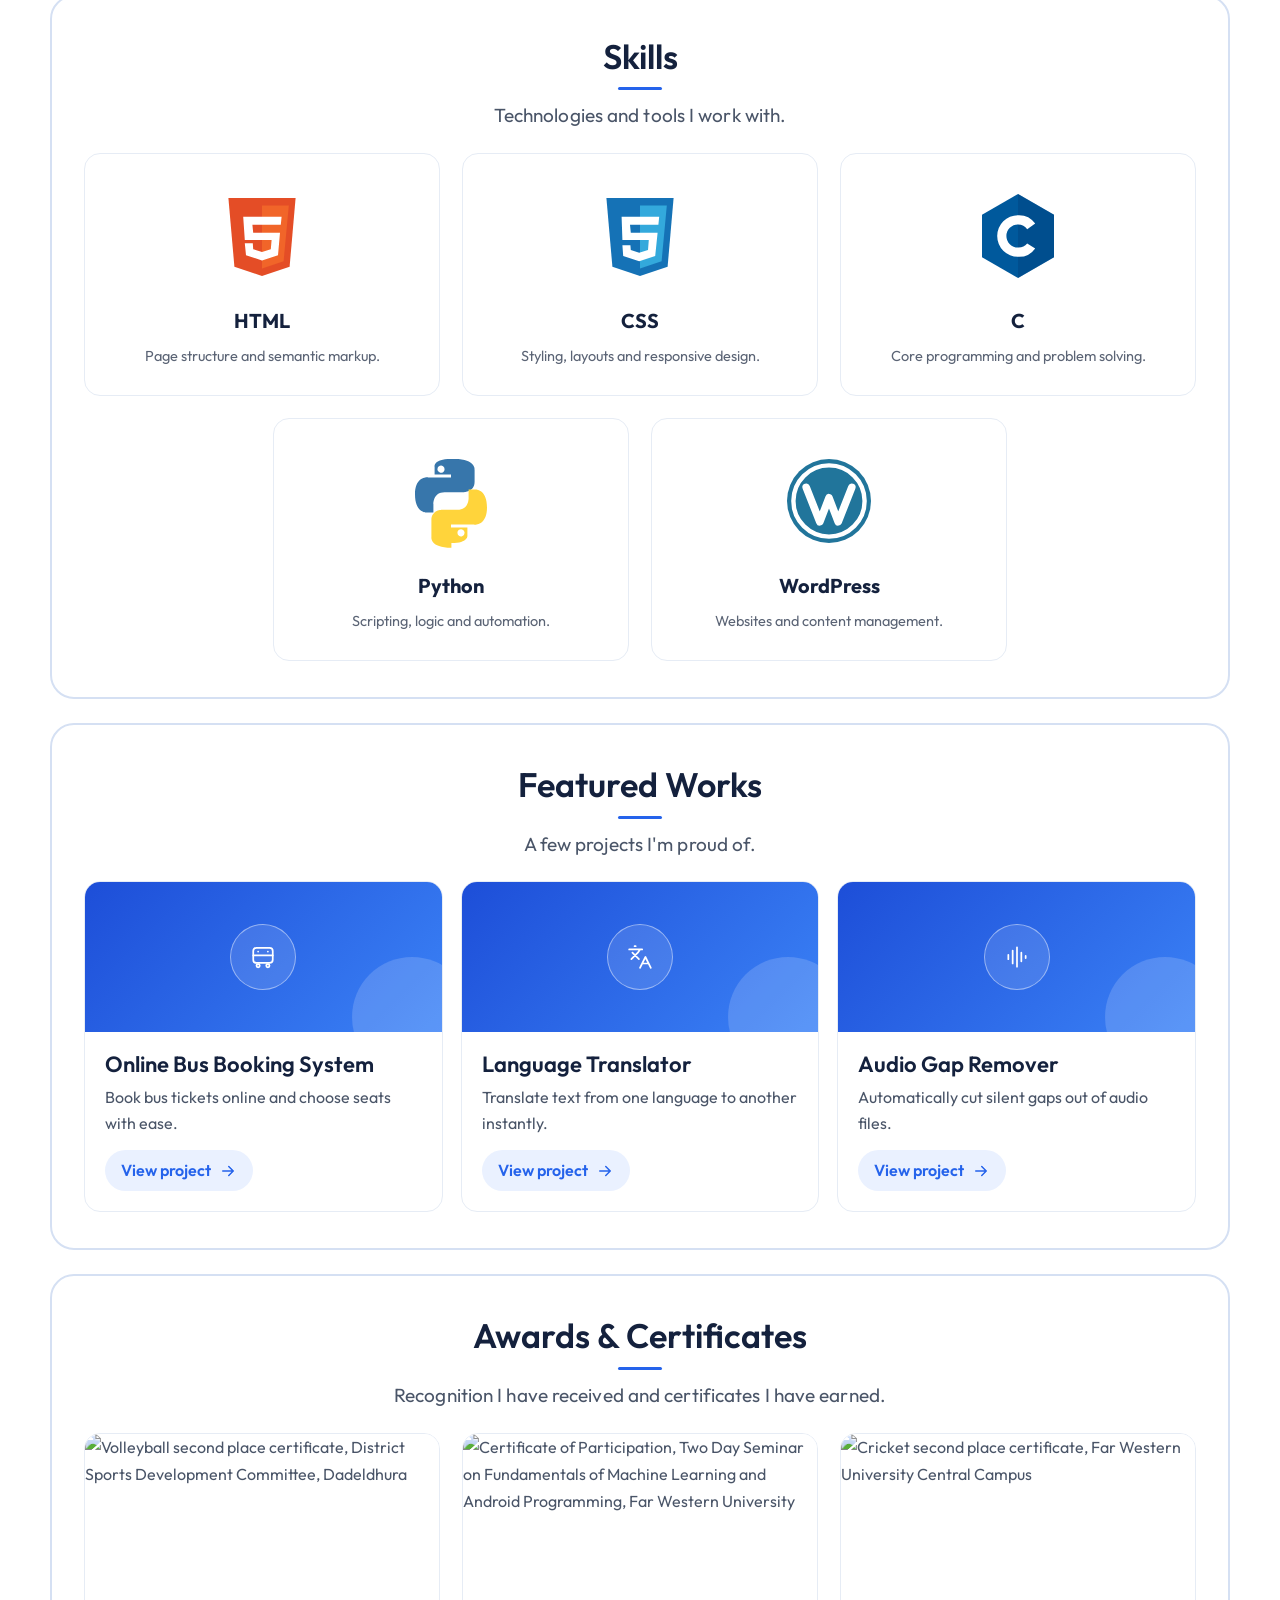
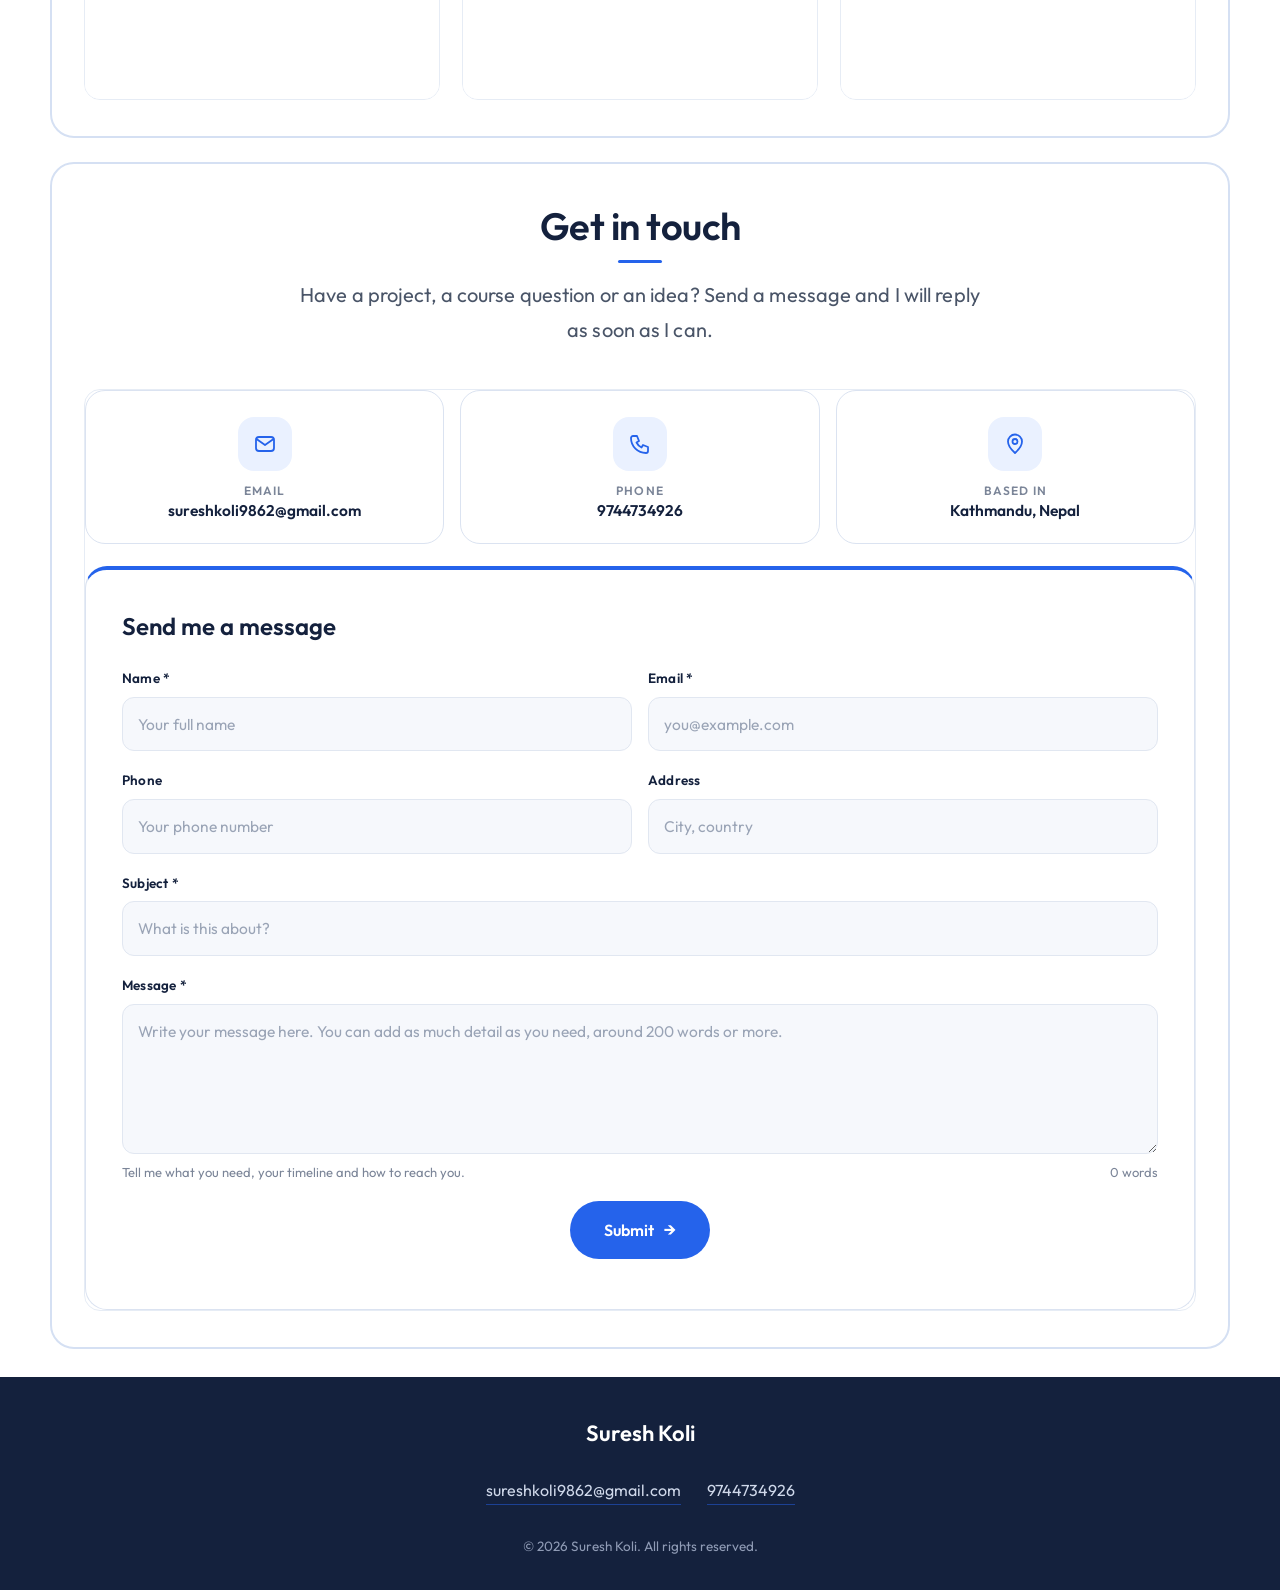
==== commit a900f599: "Add files via upload" ====
--- a/index.html
+++ b/index.html
@@ -18,9 +18,10 @@
     <li><a href="#about">About Me</a></li>
     <li><a href="#services">What I Offer</a></li>
     <li><a href="#resume">My Resume</a></li>
+    <li><a href="#skills">Skills</a></li>
     <li><a href="#works">Featured Works</a></li>
     <li><a href="#awards">Awards &amp; Certificates</a></li>
-    <li><a href="#contact">Contact</a></li>
+    <li><a class="nav-cta" href="#contact">Get in touch</a></li>
    </ul>
   </nav>
  </div>
@@ -31,8 +32,12 @@
  <section class="hero" id="about">
   <div class="hero-grid">
    <div class="left box">
-    <div class="photo"><img src="images/photo.jpg" alt="Photo of Suresh Koli"></div>
+    <div class="photo"><div class="hept"><img src="images/profile.png" alt="Photo of Suresh Koli"><svg class="hb" viewBox="0 0 100 100" preserveAspectRatio="none" aria-hidden="true"><defs><linearGradient id="hg" x1="0" y1="0" x2="1" y2="1"><stop offset="0" stop-color="#3b82f6"/><stop offset=".55" stop-color="#2563eb"/><stop offset="1" stop-color="#ff6fb5"/></linearGradient></defs><polygon points="50,0 89.1,19.8 100,64.3 71.7,100 28.3,100 0,64.3 10.9,19.8" fill="none" stroke="url(#hg)" stroke-width="6" stroke-linejoin="round" vector-effect="non-scaling-stroke"/></svg></div></div>
     <h1>Suresh Koli</h1>
+    <div class="hero-cta">
+     <a class="hbtn hire" href="#resume">Hire me</a>
+     <a class="hbtn cv" href="suresh.pdf" target="_blank" rel="noopener"><svg viewBox="0 0 24 24" fill="none" stroke="currentColor" stroke-width="2" stroke-linecap="round" stroke-linejoin="round" aria-hidden="true"><path d="M12 3v12M7 11l5 5 5-5M5 21h14"/></svg>CV Download</a>
+    </div>
    </div>
    <div class="box info">
     <p class="lead"><strong class="iam">I’m Suresh Koli</strong>From Dadeldhura, Nepal, and currently based in Kathmandu. I’m a Computer Trainer at Ambition Technical Institute, a blogger, and a YouTube content creator, with experience in Mobile App Development, Freelancing, and Social Media Management. I’m passionate about technology and continuous learning, with a strong focus on creating practical, user-friendly, and effective digital solutions.</p>
@@ -55,81 +60,145 @@
  <section id="services">
   <h2>What I Offer</h2>
   <p class="sub">The main things I can help you with.</p>
+  <div class="sec-box">
   <div class="offer-grid">
    <article class="offer"><span class="offer-no">01</span><div class="offer-ico"><svg viewBox="0 0 24 24" fill="none" stroke="currentColor" stroke-width="1.8" stroke-linecap="round" stroke-linejoin="round" aria-hidden="true"><rect x="7" y="2.5" width="10" height="19" rx="2.5"/><path d="M10.5 18h3"/></svg></div><h3>Mobile App Development</h3><p>Building practical, user-friendly mobile apps for real needs.</p></article><article class="offer"><span class="offer-no">02</span><div class="offer-ico"><svg viewBox="0 0 24 24" fill="none" stroke="currentColor" stroke-width="1.8" stroke-linecap="round" stroke-linejoin="round" aria-hidden="true"><circle cx="12" cy="12" r="9"/><path d="M3 12h18M12 3c3.2 3.5 3.2 14.5 0 18M12 3c-3.2 3.5-3.2 14.5 0 18"/></svg></div><h3>Web Development</h3><p>Clean, responsive websites and web apps that work on every device.</p></article><article class="offer"><span class="offer-no">03</span><div class="offer-ico"><svg viewBox="0 0 24 24" fill="none" stroke="currentColor" stroke-width="1.8" stroke-linecap="round" stroke-linejoin="round" aria-hidden="true"><rect x="3" y="5" width="18" height="14" rx="3.5"/><path d="m10 9.5 5 2.5-5 2.5z"/></svg></div><h3>Content Creation</h3><p>Videos, blogs and posts that explain technology in a simple way.</p></article><article class="offer"><span class="offer-no">04</span><div class="offer-ico"><svg viewBox="0 0 24 24" fill="none" stroke="currentColor" stroke-width="1.8" stroke-linecap="round" stroke-linejoin="round" aria-hidden="true"><rect x="3" y="7" width="18" height="13" rx="2.5"/><path d="M9 7V5.5A1.5 1.5 0 0 1 10.5 4h3A1.5 1.5 0 0 1 15 5.5V7M3 13h18"/></svg></div><h3>Freelancing</h3><p>Taking on digital projects for clients, from idea to delivery.</p></article>
   </div>
+  </div>
  </section>
 
  <section id="resume">
   <h2 class="resume-h">My Resume</h2>
-  <p class="sub">My education and work experience.</p>
+  <p class="sub">Focused on continuous learning, professional growth, and consistently delivering high-quality results with dedication and professionalism.</p>
+  <div class="sec-box">
   <div class="resume-cols">
    <div class="rs-card box" id="education">
     <h3 class="rs-title"><span class="rs-ico"><svg viewBox="0 0 24 24" fill="none" stroke="currentColor" stroke-width="1.8" stroke-linecap="round" stroke-linejoin="round" aria-hidden="true"><path d="m2 9 10-5 10 5-10 5z"/><path d="M6 11.5V16c0 1.5 2.7 3 6 3s6-1.5 6-3v-4.5M22 9v6"/></svg></span>Education</h3>
     <ol class="tline">
-      <li class="tl-it"><div class="tl-head"><h4>Class 10</h4><span class="tl-pill done">✓ Completed</span></div><p>2018 · I have completed my Class 10.</p></li>
-      <li class="tl-it"><div class="tl-head"><h4>Higher Secondary Education (+2)</h4><span class="tl-pill done">✓ Completed</span></div><p>Florida International English Boarding School, Kanchanpur, Nepal<br>2018 – 2020 · Completed Grades 11 and 12 under the National Examinations Board (NEB), Nepal</p></li>
-      <li class="tl-it"><div class="tl-head"><h4>Bachelor’s Degree</h4><span class="tl-pill done">✓ Completed</span></div><p>Far-Western University, Nepal<br>2020 – 2024 · Completed Bachelor’s Degree in CSIT (Computer Science and Information Technology)</p></li>
-    </ol>
+       <li class="tl-it"><div class="tl-head"><h4>Bachelor’s Degree</h4><span class="tl-pill done">✓ Completed</span></div>
+       <div class="ed-meta"><div class="ed-top"><span class="ed-date">2020 – 2024</span><span class="ed-rate" role="img" aria-label="Rating 4 out of 5"><span class="st">★</span>4.0<small>/5</small></span></div><div class="ed-school"><span>Far-Western University, Nepal</span></div><p class="ed-desc">Completed a Bachelor’s Degree in Computer Science and Information Technology (CSIT) from Far Western University, Nepal.</p></div></li>
+       <li class="tl-it"><div class="tl-head"><h4>Higher Secondary Education (+2)</h4><span class="tl-pill done">✓ Completed</span></div>
+       <div class="ed-meta"><div class="ed-top"><span class="ed-date">2018 – 2020</span><span class="ed-rate" role="img" aria-label="Rating 4 out of 5"><span class="st">★</span>4.0<small>/5</small></span></div><div class="ed-school"><span>Florida International English Boarding School, Kanchanpur, Nepal</span></div><p class="ed-desc">Completed Grades 11 and 12 under the National Examinations Board (NEB), Nepal.</p></div></li>
+       <li class="tl-it"><div class="tl-head"><h4>1 to 10 (SEE)</h4><span class="tl-pill done">✓ Completed</span></div>
+       <div class="ed-meta"><div class="ed-top"><span class="ed-date">2018</span><span class="ed-rate" role="img" aria-label="Rating 4 out of 5"><span class="st">★</span>4.0<small>/5</small></span></div><div class="ed-school"><span>Green Valley English Boarding School, Parshuram-04, Jugbuda, Dadeldhura</span></div><p class="ed-desc">Completed Class 1 to 10 and passed the Secondary Education Examination (SEE).</p></div></li>
+     </ol>
    </div>
    <div class="rs-card box" id="experience">
     <h3 class="rs-title"><span class="rs-ico"><svg viewBox="0 0 24 24" fill="none" stroke="currentColor" stroke-width="1.8" stroke-linecap="round" stroke-linejoin="round" aria-hidden="true"><rect x="3" y="7" width="18" height="13" rx="2.5"/><path d="M9 7V5.5A1.5 1.5 0 0 1 10.5 4h3A1.5 1.5 0 0 1 15 5.5V7M3 13h18"/></svg></span>Experience</h3>
     <ol class="tline">
-      <li class="tl-it now"><div class="tl-head"><h4>Braindigit</h4><span class="tl-pill now">Present</span></div><p>Add your role and dates here.</p></li>
-      <li class="tl-it now"><div class="tl-head"><h4>Neema Academy</h4><span class="tl-pill now">Present</span></div><p>Add your role and dates here.</p></li>
-      <li class="tl-it past"><div class="tl-head"><h4>Municipality Baitadi</h4><span class="tl-pill ">Past</span></div><p>Add your role and dates here.</p></li>
-      <li class="tl-it past"><div class="tl-head"><h4>Tuition Center</h4><span class="tl-pill ">Past</span></div><p>Add your role and dates here.</p></li>
-      <li class="tl-it past"><div class="tl-head"><h4>NGO</h4><span class="tl-pill ">Past</span></div><p>Add your role and dates here.</p></li>
-      <li class="tl-it past"><div class="tl-head"><h4>Florida School</h4><span class="tl-pill ">Past</span></div><p>Add your role and dates here.</p></li>
-    </ol>
-   </div>
+      <li class="tl-it now"><div class="tl-head"><h4>Implementation Officer</h4><span class="tl-pill now">Present</span></div>
+       <div class="ed-meta"><div class="ed-top"><span class="ed-date">2026–Present</span></div><p class="ed-desc">Currently supporting Braindigit IT Solution with LMS implementation, system updates, user support, documentation, and daily system operations.</p></div></li>
+      <li class="tl-it past"><div class="tl-head"><h4>Computer Teacher – +2 Level</h4><span class="tl-pill ">Past</span></div>
+       <div class="ed-meta"><div class="ed-top"><span class="ed-date">2023–2025</span></div><p class="ed-desc">Taught Computer Science at the Superlink Coaching and Tuition Center for +2 Level students, focusing on Programming, Computer Fundamentals, and practical applications.</p></div></li>
+      <li class="tl-it past"><div class="tl-head"><h4>Computer Instructor</h4><span class="tl-pill ">Past</span></div>
+       <div class="ed-meta"><div class="ed-top"><span class="ed-date">2022–2025</span></div><p class="ed-desc">Delivered practical IT training at Ambition Technical Institute, including Computer Fundamentals, Programming, Video Editing, Web Page Development, and other technical skills.</p></div></li>
+      <li class="tl-it past"><div class="tl-head"><h4>Computer Operator &amp; English Teacher – Part Time</h4><span class="tl-pill ">Past</span></div>
+       <div class="ed-meta"><div class="ed-top"><span class="ed-date">2022–2023</span></div><p class="ed-desc">Worked part-time with an NGO, teaching English up to Grade 5 while also handling computer operation and basic computer training.</p></div></li>
+      <li class="tl-it past"><div class="tl-head"><h4>Computer Teacher</h4><span class="tl-pill ">Past</span></div>
+       <div class="ed-meta"><div class="ed-top"><span class="ed-date">2020</span></div><p class="ed-desc">Provided Computer Science education at Smart Technical Institute, covering Computer Fundamentals, Programming, and practical computer applications.</p></div></li>
+      <li class="tl-it past"><div class="tl-head"><h4>Project Manager</h4><span class="tl-pill ">Past</span></div>
+       <div class="ed-meta"><div class="ed-top"><span class="ed-date">2019</span></div><p class="ed-desc">Managed project activities at Melauli Municipality, Baitadi, with responsibilities including data entry, documentation, coordination, and timely task completion.</p></div></li>
+     </ol>
+   </div>
+  </div>
+  </div>
+ </section>
+
+ <section id="skills">
+  <h2>Skills</h2>
+  <p class="sub">Technologies and tools I work with.</p>
+  <div class="sec-box">
+  <div class="skill-grid">
+   <div class="skill" style="--c:#e44d26"><span class="skill-ico"><svg viewBox="0 0 24 24" aria-hidden="true"><path d="M3.6 2.5h16.8l-1.5 17.2L12 22l-6.9-2.3z" fill="#E44D26"/><path d="M12 4.4v15.7l5.4-1.8 1.3-13.9z" fill="#F16529"/><path d="M7.3 7.2h9.6l-.2 2H9.6l.2 2h6.7l-.5 5.6-4 1.3-4-1.3-.3-3h2l.1 1.5 2.2.7 2.2-.7.2-2.3H7.7z" fill="#fff"/></svg></span><h3>HTML</h3><p>Page structure and semantic markup.</p></div>
+   <div class="skill" style="--c:#2965f1"><span class="skill-ico"><svg viewBox="0 0 24 24" aria-hidden="true"><path d="M3.6 2.5h16.8l-1.5 17.2L12 22l-6.9-2.3z" fill="#1572B6"/><path d="M12 4.4v15.7l5.4-1.8 1.3-13.9z" fill="#33A9DC"/><path d="M7.4 7.2h9.4l-.2 2H9.5l.2 2h6.7l-.6 5.8-4 1.3-4-1.3-.2-2.7h2l.1 1.2 2.1.7 2.2-.7.2-2.5H7.6z" fill="#fff"/></svg></span><h3>CSS</h3><p>Styling, layouts and responsive design.</p></div>
+   <div class="skill" style="--c:#5c6bc0"><span class="skill-ico"><svg viewBox="0 0 24 24" aria-hidden="true"><path d="M12 1.5l9 5.2v10.6l-9 5.2-9-5.2V6.7z" fill="#00599C"/><path d="M12 1.5l9 5.2v10.6l-9 5.2z" fill="#004482" opacity=".5"/><path d="M16.3 8.9A5 5 0 0 0 12 6.8a5.2 5.2 0 1 0 0 10.4 5 5 0 0 0 4.3-2.1l-2-1.2A2.8 2.8 0 0 1 12 14.9a2.9 2.9 0 1 1 0-5.8c1 0 1.8.5 2.3 1.2z" fill="#fff"/></svg></span><h3>C</h3><p>Core programming and problem solving.</p></div>
+   <div class="skill" style="--c:#3776ab"><span class="skill-ico"><svg viewBox="0 0 24 24" aria-hidden="true"><path d="M11.9 1.5C7.6 1.5 7.9 3.4 7.9 3.4v2h4.1v.7H6.3S3 5.7 3 10.4c0 4.7 2.9 4.5 2.9 4.5h1.7v-2.2s-.1-2.9 2.8-2.9h4.8s2.7 0 2.7-2.6V4.2s.4-2.7-5-2.7zM9.2 3.2a.9.9 0 1 1 0 1.700.9.9 0 0 1 0-1.700z" fill="#3776AB"/><path d="M12.1 22.5c4.300 0 4-1.900 4-1.900v-2h-4.100v-.7h5.700s3.300.4 3.300-4.300c0-4.700-2.900-4.500-2.900-4.500h-1.700v2.200s.1 2.900-2.800 2.900H9.800s-2.700 0-2.700 2.600v4.200s-.4 2.700 5 2.700zm2.700-1.700a.9.9 0 1 1 0-1.700.9.9 0 0 1 0 1.700z" fill="#FFD43B"/></svg></span><h3>Python</h3><p>Scripting, logic and automation.</p></div>
+   <div class="skill" style="--c:#21759b"><span class="skill-ico"><svg viewBox="0 0 24 24" aria-hidden="true"><circle cx="12" cy="12" r="10.5" fill="#21759B"/><circle cx="12" cy="12" r="8.9" fill="none" stroke="#fff" stroke-width="1.1"/><path d="M6.3 8.6l3.4 8.6 2.3-6 2.3 6 3.4-8.6" fill="none" stroke="#fff" stroke-width="1.9" stroke-linecap="round" stroke-linejoin="round"/></svg></span><h3>WordPress</h3><p>Websites and content management.</p></div>
+  </div>
   </div>
  </section>
 
  <section id="works">
   <h2>Featured Works</h2>
   <p class="sub">A few projects I'm proud of.</p>
+  <div class="sec-box">
   <div class="work-grid">
-   <a class="work-card" href="#" style="--c1:#22c1ee;--c2:#4b6bff"><div class="work-cover"><span class="work-no">01</span><span class="work-ico"><svg viewBox="0 0 24 24" fill="none" stroke="currentColor" stroke-width="1.6" stroke-linecap="round" stroke-linejoin="round" aria-hidden="true"><rect x="3" y="3.5" width="18" height="14" rx="3"/><path d="M3 10.5h18M7.5 7h.01M16.5 7h.01"/><circle cx="7.5" cy="20" r="1.5"/><circle cx="16.5" cy="20" r="1.5"/></svg></span></div><div class="work-body"><h3>Online Bus Booking System</h3><p>Book bus tickets online and choose seats with ease.</p><span class="work-link">View project <svg viewBox="0 0 24 24" fill="none" stroke="currentColor" stroke-width="2" stroke-linecap="round" stroke-linejoin="round" aria-hidden="true"><path d="M5 12h14M13 6l6 6-6 6"/></svg></span></div></a>
-   <a class="work-card" href="#" style="--c1:#7c4dff;--c2:#ff6fb5"><div class="work-cover"><span class="work-no">02</span><span class="work-ico"><svg viewBox="0 0 24 24" fill="none" stroke="currentColor" stroke-width="1.6" stroke-linecap="round" stroke-linejoin="round" aria-hidden="true"><path d="m5 8 6 6M4 14l6-6 2-3M2 5h12M7 2h1M22 22l-5-10-5 10M14 18h6"/></svg></span></div><div class="work-body"><h3>Language Translator</h3><p>Translate text from one language to another instantly.</p><span class="work-link">View project <svg viewBox="0 0 24 24" fill="none" stroke="currentColor" stroke-width="2" stroke-linecap="round" stroke-linejoin="round" aria-hidden="true"><path d="M5 12h14M13 6l6 6-6 6"/></svg></span></div></a>
-   <a class="work-card" href="#" style="--c1:#2fbf8a;--c2:#22c1ee"><div class="work-cover"><span class="work-no">03</span><span class="work-ico"><svg viewBox="0 0 24 24" fill="none" stroke="currentColor" stroke-width="1.6" stroke-linecap="round" stroke-linejoin="round" aria-hidden="true"><path d="M4 10v4M8 6v12M12 3v18M16 8v8M20 11v2"/></svg></span></div><div class="work-body"><h3>Audio Gap Remover</h3><p>Automatically cut silent gaps out of audio files.</p><span class="work-link">View project <svg viewBox="0 0 24 24" fill="none" stroke="currentColor" stroke-width="2" stroke-linecap="round" stroke-linejoin="round" aria-hidden="true"><path d="M5 12h14M13 6l6 6-6 6"/></svg></span></div></a>
+   <a class="work-card" href="#" style="--c1:#3b82f6;--c2:#4b6bff"><div class="work-cover"><span class="work-no">01</span><span class="work-ico"><svg viewBox="0 0 24 24" fill="none" stroke="currentColor" stroke-width="1.6" stroke-linecap="round" stroke-linejoin="round" aria-hidden="true"><rect x="3" y="3.5" width="18" height="14" rx="3"/><path d="M3 10.5h18M7.5 7h.01M16.5 7h.01"/><circle cx="7.5" cy="20" r="1.5"/><circle cx="16.5" cy="20" r="1.5"/></svg></span></div><div class="work-body"><h3>Online Bus Booking System</h3><p>Book bus tickets online and choose seats with ease.</p><span class="work-link">View project <svg viewBox="0 0 24 24" fill="none" stroke="currentColor" stroke-width="2" stroke-linecap="round" stroke-linejoin="round" aria-hidden="true"><path d="M5 12h14M13 6l6 6-6 6"/></svg></span></div></a>
+   <a class="work-card" href="#" style="--c1:#2563eb;--c2:#ff6fb5"><div class="work-cover"><span class="work-no">02</span><span class="work-ico"><svg viewBox="0 0 24 24" fill="none" stroke="currentColor" stroke-width="1.6" stroke-linecap="round" stroke-linejoin="round" aria-hidden="true"><path d="m5 8 6 6M4 14l6-6 2-3M2 5h12M7 2h1M22 22l-5-10-5 10M14 18h6"/></svg></span></div><div class="work-body"><h3>Language Translator</h3><p>Translate text from one language to another instantly.</p><span class="work-link">View project <svg viewBox="0 0 24 24" fill="none" stroke="currentColor" stroke-width="2" stroke-linecap="round" stroke-linejoin="round" aria-hidden="true"><path d="M5 12h14M13 6l6 6-6 6"/></svg></span></div></a>
+   <a class="work-card" href="#" style="--c1:#2fbf8a;--c2:#3b82f6"><div class="work-cover"><span class="work-no">03</span><span class="work-ico"><svg viewBox="0 0 24 24" fill="none" stroke="currentColor" stroke-width="1.6" stroke-linecap="round" stroke-linejoin="round" aria-hidden="true"><path d="M4 10v4M8 6v12M12 3v18M16 8v8M20 11v2"/></svg></span></div><div class="work-body"><h3>Audio Gap Remover</h3><p>Automatically cut silent gaps out of audio files.</p><span class="work-link">View project <svg viewBox="0 0 24 24" fill="none" stroke="currentColor" stroke-width="2" stroke-linecap="round" stroke-linejoin="round" aria-hidden="true"><path d="M5 12h14M13 6l6 6-6 6"/></svg></span></div></a>
+  </div>
   </div>
  </section>
 
  <section id="awards">
   <h2>Awards &amp; Certificates</h2>
   <p class="sub">Recognition I have received and certificates I have earned.</p>
-  <h3 class="xp-group">Awards</h3>
-  <div class="award-grid">
-   <article class="award-card" style="--m:#f5b43a"><div class="award-medal"><svg viewBox="0 0 24 24" fill="none" stroke="currentColor" stroke-width="1.8" stroke-linecap="round" stroke-linejoin="round" aria-hidden="true"><path d="M6 9H4.5a2.5 2.5 0 0 1 0-5H6M18 9h1.5a2.5 2.5 0 0 0 0-5H18M4 22h16M10 14.66V17c0 .55-.47.98-.97 1.21C7.85 18.75 7 20.24 7 22M14 14.66V17c0 .55.47.98.97 1.21C16.15 18.75 17 20.24 17 22M18 2H6v7a6 6 0 0 0 12 0z"/></svg></div><h3>Award name</h3><p>Organisation that gave it</p><span class="award-year">2025</span></article>
-   <article class="award-card" style="--m:#b8c4dc"><div class="award-medal"><svg viewBox="0 0 24 24" fill="none" stroke="currentColor" stroke-width="1.8" stroke-linecap="round" stroke-linejoin="round" aria-hidden="true"><circle cx="12" cy="8" r="6"/><path d="M15.48 12.89 17 22l-5-3-5 3 1.52-9.11"/></svg></div><h3>Award name</h3><p>Organisation that gave it</p><span class="award-year">2024</span></article>
-   <article class="award-card" style="--m:#e0894a"><div class="award-medal"><svg viewBox="0 0 24 24" fill="none" stroke="currentColor" stroke-width="1.8" stroke-linecap="round" stroke-linejoin="round" aria-hidden="true"><circle cx="12" cy="9" r="6"/><path d="M8.5 14 7 22l5-3 5 3-1.5-8"/></svg></div><h3>Award name</h3><p>Organisation that gave it</p><span class="award-year">2023</span></article>
-  </div>
-  <h3 class="xp-group">Certificates</h3>
-  <div class="cert-grid">
-    <article class="cert-card" style="--m:#22c1ee"><span class="cert-ico"><svg viewBox="0 0 24 24" fill="none" stroke="currentColor" stroke-width="1.8" stroke-linecap="round" stroke-linejoin="round" aria-hidden="true"><path d="M4 22h14a2 2 0 0 0 2-2V7l-5-5H6a2 2 0 0 0-2 2v4"/><path d="M14 2v4a2 2 0 0 0 2 2h4"/><path d="M5 17a3 3 0 1 0 0-6 3 3 0 0 0 0 6"/><path d="M7 16.5 8 22l-3-1-3 1 1-5.5"/></svg></span><h4>Certificate name</h4><p>Issued by organisation</p><span class="cert-year">2025</span></article>
-    <article class="cert-card" style="--m:#9a7bff"><span class="cert-ico"><svg viewBox="0 0 24 24" fill="none" stroke="currentColor" stroke-width="1.8" stroke-linecap="round" stroke-linejoin="round" aria-hidden="true"><path d="M4 22h14a2 2 0 0 0 2-2V7l-5-5H6a2 2 0 0 0-2 2v4"/><path d="M14 2v4a2 2 0 0 0 2 2h4"/><path d="M5 17a3 3 0 1 0 0-6 3 3 0 0 0 0 6"/><path d="M7 16.5 8 22l-3-1-3 1 1-5.5"/></svg></span><h4>Certificate name</h4><p>Issued by organisation</p><span class="cert-year">2024</span></article>
-    <article class="cert-card" style="--m:#ff6fb5"><span class="cert-ico"><svg viewBox="0 0 24 24" fill="none" stroke="currentColor" stroke-width="1.8" stroke-linecap="round" stroke-linejoin="round" aria-hidden="true"><path d="M4 22h14a2 2 0 0 0 2-2V7l-5-5H6a2 2 0 0 0-2 2v4"/><path d="M14 2v4a2 2 0 0 0 2 2h4"/><path d="M5 17a3 3 0 1 0 0-6 3 3 0 0 0 0 6"/><path d="M7 16.5 8 22l-3-1-3 1 1-5.5"/></svg></span><h4>Certificate name</h4><p>Issued by organisation</p><span class="cert-year">2023</span></article>
-  </div>
- </section>
-
- <section class="contact" id="contact">
-  <h2>Contact</h2>
-  <div class="box">
-  <p class="sub">Have a project or question? Reach out.</p>
-  <ul>
-   <li><a class="btn main" href="mailto:you@example.com">you@example.com</a></li>
-   <li><a class="btn" href="tel:+9770000000000">+977 000 000 0000</a></li>
-  </ul>
+  <div class="sec-box">
+  <div class="cert-up-grid">
+    <article class="cert-up"><div class="up-frame has"><img src="images/certificate-1.jpg" alt="Volleyball second place certificate, District Sports Development Committee, Dadeldhura"></div></article>
+    <article class="cert-up"><div class="up-frame has"><img src="images/certificate-2.jpg" alt="Certificate of Participation, Two Day Seminar on Fundamentals of Machine Learning and Android Programming, Far Western University"></div></article>
+    <article class="cert-up"><div class="up-frame has"><img src="images/certificate-3.jpg" alt="Cricket second place certificate, Far Western University Central Campus"></div></article>
+  </div>
+  </div>
+ </section>
+
+ <section class="touch" id="contact">
+  <h2>Get in touch</h2>
+  <p class="sub">Have a project, a course question or an idea? Send a message and I will reply as soon as I can.</p>
+  <div class="tg">
+   <div class="box tinfo">
+    <h3>Contact details</h3>
+    <p>Prefer to write or call directly? Use any of these.</p>
+    <div class="clist">
+     <a href="mailto:sureshkoli9862@gmail.com"><span class="ci"><svg viewBox="0 0 24 24" fill="none" stroke="currentColor" stroke-width="1.8" stroke-linecap="round" stroke-linejoin="round" aria-hidden="true" width="22" height="22"><rect x="3" y="5" width="18" height="14" rx="3"/><path d="m3.5 7 8.5 6 8.5-6"/></svg></span><span><small>Email</small><b>sureshkoli9862@gmail.com</b></span></a>
+     <a href="tel:+9779744734926"><span class="ci"><svg viewBox="0 0 24 24" fill="none" stroke="currentColor" stroke-width="1.8" stroke-linecap="round" stroke-linejoin="round" aria-hidden="true" width="22" height="22"><path d="M5 4h4l2 5-2.5 1.5a11 11 0 0 0 5 5L15 13l5 2v4a2 2 0 0 1-2 2A15 15 0 0 1 3 6a2 2 0 0 1 2-2z"/></svg></span><span><small>Phone</small><b>9744734926</b></span></a>
+     <div class="cline"><span class="ci"><svg viewBox="0 0 24 24" fill="none" stroke="currentColor" stroke-width="1.8" stroke-linecap="round" stroke-linejoin="round" aria-hidden="true" width="22" height="22"><path d="M12 21s7-6.2 7-11.5A7 7 0 0 0 5 9.5C5 14.8 12 21 12 21z"/><circle cx="12" cy="9.5" r="2.5"/></svg></span><span><small>Based in</small><b>Kathmandu, Nepal</b></span></div>
+    </div>
+   </div>
+   <form class="box tform" id="tform" autocomplete="on">
+    <div class="fld"><label for="f-name">Name *</label><input id="f-name" name="name" type="text" placeholder="Your full name" autocomplete="name" required></div>
+    <div class="fld"><label for="f-email">Email *</label><input id="f-email" name="email" type="email" placeholder="you@example.com" autocomplete="email" required></div>
+    <div class="fld"><label for="f-phone">Phone</label><input id="f-phone" name="phone" type="tel" placeholder="Your phone number" autocomplete="tel"></div>
+    <div class="fld"><label for="f-address">Address</label><input id="f-address" name="address" type="text" placeholder="City, country" autocomplete="street-address"></div>
+    <div class="fld full"><label for="f-subject">Subject *</label><input id="f-subject" name="subject" type="text" placeholder="What is this about?" required></div>
+    <div class="fld full"><label for="f-message">Message *</label><textarea id="f-message" name="message" rows="10" maxlength="3000" placeholder="Write your message here. You can add as much detail as you need, around 200 words or more." required></textarea><div class="fmeta"><span>Tell me what you need, your timeline and how to reach you.</span><span id="wc">0 words</span></div></div>
+    <div class="fld full tact"><button class="btn main" type="submit">Submit</button><p class="tnote" id="tnote" role="status"></p></div>
+   </form>
+  </div>
+ </section>
+
+</div></main>
+
+
+<dialog class="msgdlg" id="msgdlg" aria-labelledby="mdt" aria-describedby="mdp">
+ <button class="mdx" type="button" id="mdx" aria-label="Close">×</button>
+ <div class="mdi" id="mdi" aria-hidden="true"></div>
+ <h3 id="mdt"></h3>
+ <p id="mdp"></p>
+ <dl class="mdl" id="mdl" hidden></dl>
+ <div class="mda"><button class="btn main" type="button" id="mdok">Done</button><a class="btn" id="mdmail" href="#" hidden>Email me instead</a></div>
+</dialog>
+
+<button class="top" id="top-btn" aria-label="Back to top">↑</button>
+
+<footer>
+ <div class="ft">
+  <p class="ft-name">Suresh Koli</p>
+  <div class="ft-links"><a href="mailto:sureshkoli9862@gmail.com">sureshkoli9862@gmail.com</a><a href="tel:+9779744734926">9744734926</a></div>
+  <p class="ft-copy">© 2026 Suresh Koli. All rights reserved.</p>
  </div>
- </section>
-
-</div></main>
-
-<button class="top" id="top-btn" aria-label="Back to top">↑</button>
-
-<footer>© 2026 Suresh Koli. All rights reserved.</footer>
-
-<script src="script.js"></script>
-</body>
+</footer>
+
+
+<dialog class="cvdlg" id="cvdlg" aria-labelledby="cvt">
+ <div class="cvbox">
+  <div class="cvhead"><h3 id="cvt">Suresh Koli — CV</h3><button class="cvx" type="button" data-close aria-label="Close">&times;</button></div>
+  <div class="cvview"><img src="images/cv-preview.png" alt="Suresh Koli CV preview"></div>
+  <div class="cvfoot">
+   <button class="hbtn cl" type="button" data-close>Close</button>
+   <a class="hbtn dl" href="suresh.pdf" download="Suresh-Koli-CV.pdf"><svg viewBox="0 0 24 24" fill="none" stroke="currentColor" stroke-width="2" stroke-linecap="round" stroke-linejoin="round" aria-hidden="true"><path d="M12 3v12M7 11l5 5 5-5M5 21h14"/></svg>Download CV</a>
+  </div>
+ </div>
+</dialog>
+<script src="script.js" defer></script></body>
 </html>
--- a/style.css
+++ b/style.css
@@ -1,4 +1,4 @@
-:root{--bg:#0b0e1a;--nav:rgba(14,18,34,.85);--card:#141a2e;--line:#232b47;--text:#aab2c8;--white:#fff;--a:#7c4dff;--b:#22c1ee;--grad:linear-gradient(135deg,var(--a),var(--b));--max:1100px}
+:root{--bg:#0b0e1a;--nav:rgba(14,18,34,.85);--card:#141a2e;--line:#232b47;--text:#aab2c8;--white:#fff;--a:#2563eb;--b:#3b82f6;--grad:linear-gradient(135deg,var(--a),var(--b));--max:1100px}
 *,*::before,*::after{box-sizing:border-box}
 html{scroll-behavior:smooth;scroll-padding-top:84px}
 body{margin:0;background:var(--bg);color:var(--text);font-family:"Outfit","Segoe UI",Arial,sans-serif;line-height:1.7;overflow-x:hidden}
@@ -15,8 +15,8 @@
 .logo span{display:flex;align-items:center;justify-content:center;height:100%;border-radius:9px;background:var(--bg);font-size:16px}
 nav ul{display:flex;gap:6px}
 nav a{display:block;padding:8px 14px;border-radius:999px;font-size:15px;font-weight:500;white-space:nowrap;transition:background .2s,color .2s}
-nav a:hover{color:var(--b);background:rgba(34,193,238,.14)}
-nav a.on{color:var(--white);background:rgba(124,77,255,.18)}
+nav a:hover{color:var(--b);background:rgba(20,184,166,.14)}
+nav a.on{color:var(--white);background:rgba(37,99,235,.18)}
 .menu{display:none;background:none;border:1px solid var(--line);color:var(--white);width:42px;height:42px;border-radius:10px;font-size:20px;cursor:pointer}
 
 /* Sections */
@@ -27,15 +27,15 @@
 
 /* Hero */
 .hero{text-align:center;padding-top:64px;position:relative}
-.hero::before{content:"";position:absolute;inset:-60px 0 auto;height:520px;background:radial-gradient(ellipse at 50% 30%,rgba(124,77,255,.28),transparent 60%),radial-gradient(ellipse at 70% 40%,rgba(34,193,238,.16),transparent 55%);pointer-events:none;z-index:-1}
-.photo{width:210px;height:210px;margin:0 auto;padding:5px;border-radius:50%;background:var(--grad);box-shadow:0 0 0 10px rgba(124,77,255,.1),0 20px 60px rgba(124,77,255,.35);animation:rise .8s ease both}
+.hero::before{content:"";position:absolute;inset:-60px 0 auto;height:520px;background:radial-gradient(ellipse at 50% 30%,rgba(37,99,235,.28),transparent 60%),radial-gradient(ellipse at 70% 40%,rgba(20,184,166,.16),transparent 55%);pointer-events:none;z-index:-1}
+.photo{width:210px;height:210px;margin:0 auto;padding:5px;border-radius:50%;background:var(--grad);box-shadow:0 0 0 10px rgba(37,99,235,.1),0 20px 60px rgba(37,99,235,.35);animation:rise .8s ease both}
 .photo img{width:100%;height:100%;border-radius:50%;object-fit:cover;display:block}
 .hero h1{color:var(--white);font-size:46px;font-weight:600;line-height:1.2;margin-top:26px}
 .role{color:var(--b);font-weight:500;font-size:19px;margin-top:4px}
 .intro{max-width:600px;margin:16px auto 0;font-size:17px}
 .btns{display:flex;gap:14px;justify-content:center;margin-top:30px;flex-wrap:wrap}
 .btn{display:inline-block;padding:12px 28px;border-radius:999px;font-weight:500;border:1px solid var(--line);transition:transform .2s,filter .2s}
-.btn.main{background:var(--grad);color:var(--white);border-color:transparent;box-shadow:0 10px 28px rgba(124,77,255,.35)}
+.btn.main{background:var(--grad);color:var(--white);border-color:transparent;box-shadow:0 10px 28px rgba(37,99,235,.35)}
 .btn:hover{transform:translateY(-2px);filter:brightness(1.12)}
 .stats{display:flex;justify-content:center;gap:14px;flex-wrap:wrap;margin-top:48px}
 .stat{min-width:150px;padding:16px 22px;background:var(--card);border:1px solid var(--line);border-radius:14px}
@@ -54,7 +54,7 @@
 .timeline li{position:relative;background:var(--card);border:1px solid var(--line);border-radius:14px;padding:22px 24px;margin-bottom:18px}
 .timeline li::before{content:"";position:absolute;left:-34px;top:28px;width:16px;height:16px;border-radius:50%;background:var(--grad);box-shadow:0 0 0 5px var(--bg)}
 .timeline h3{color:var(--white);font-size:19px;font-weight:600}
-.when{display:inline-block;margin:4px 0 6px;font-size:13px;color:var(--b);background:rgba(34,193,238,.1);padding:2px 12px;border-radius:999px}
+.when{display:inline-block;margin:4px 0 6px;font-size:13px;color:var(--b);background:rgba(20,184,166,.1);padding:2px 12px;border-radius:999px}
 
 /* Cards */
 .grid{display:grid;grid-template-columns:repeat(auto-fit,minmax(260px,1fr));gap:22px}
@@ -90,10 +90,10 @@
 
 /* Education cards */
 .edu{display:grid;grid-template-columns:repeat(auto-fit,minmax(250px,1fr));gap:22px;align-items:stretch}
-.edu .card{--c:#22c1ee;border-top:4px solid var(--c);text-align:center}
+.edu .card{--c:#3b82f6;border-top:4px solid var(--c);text-align:center}
 .edu .card:hover{border-color:var(--c)}
 .edu .icon{margin:0 auto;background:var(--c);color:#0b0e1a}
-.edu .c12{--c:#7c4dff}
+.edu .c12{--c:#2563eb}
 .edu .c12 .icon{color:#fff}
 .edu .bach{--c:#f5b43a;background:linear-gradient(160deg,#241d12,var(--card) 60%)}
 .edu .tag{display:inline-block;margin-top:10px;font-size:13px;padding:2px 14px;border-radius:999px;color:var(--c);background:rgba(255,255,255,.06);border:1px solid var(--c)}
@@ -111,7 +111,7 @@
 .left{text-align:center}
 .photo{width:260px;height:300px;padding:0;border-radius:0;background:none;box-shadow:none;position:relative;margin:0 auto 30px}
 .photo::before{content:"";position:absolute;inset:0;border-radius:32px;background:var(--grad);transform:translate(18px,18px) rotate(3deg);opacity:.9}
-.photo::after{content:"";position:absolute;inset:-10px 10px 10px -10px;border:2px dashed rgba(34,193,238,.5);border-radius:32px}
+.photo::after{content:"";position:absolute;inset:-10px 10px 10px -10px;border:2px dashed rgba(20,184,166,.5);border-radius:32px}
 .photo img{position:relative;z-index:1;border-radius:32px;border:4px solid var(--bg);box-shadow:0 20px 50px rgba(0,0,0,.45)}
 .hero h1{font-size:38px;margin-top:0}
 .box{border:2px solid var(--line);border-radius:20px;padding:34px;background:rgba(20,26,46,.6)}
@@ -126,7 +126,7 @@
 .info .btns{justify-content:flex-start}
 .stats{margin-top:44px}
 .contact .box{max-width:640px;margin:0 auto;padding:30px}
-.top{position:fixed;right:max(20px,env(safe-area-inset-right));bottom:calc(22px + env(safe-area-inset-bottom,0px));width:48px;height:48px;border-radius:50%;border:0;background:var(--grad);color:#fff;font-size:22px;cursor:pointer;box-shadow:0 10px 26px rgba(124,77,255,.45);opacity:0;visibility:hidden;transform:translateY(12px);transition:opacity .25s,transform .25s,visibility .25s;z-index:30}
+.top{position:fixed;right:max(20px,env(safe-area-inset-right));bottom:calc(22px + env(safe-area-inset-bottom,0px));width:48px;height:48px;border-radius:50%;border:0;background:var(--grad);color:#fff;font-size:22px;cursor:pointer;box-shadow:0 10px 26px rgba(37,99,235,.45);opacity:0;visibility:hidden;transform:translateY(12px);transition:opacity .25s,transform .25s,visibility .25s;z-index:30}
 .top.show{opacity:1;visibility:visible;transform:none}
 .top:hover{filter:brightness(1.15)}
 @media (max-width:960px){
@@ -137,11 +137,11 @@
 
 /* v5: A4 sheet, glossy, bigger stats, new photo + education + experience */
 body{background:#06080f}
-.sheet{position:relative;isolation:isolate;overflow:hidden;width:min(210mm,calc(100% - 32px));margin:28px auto;background:linear-gradient(180deg,#10162b,#0b0f1e);border:3px solid #3a4676;border-radius:6px;outline:1px solid rgba(34,193,238,.4);outline-offset:-12px;box-shadow:0 30px 80px rgba(0,0,0,.65)}
+.sheet{position:relative;isolation:isolate;overflow:hidden;width:min(210mm,calc(100% - 32px));margin:28px auto;background:linear-gradient(180deg,#10162b,#0b0f1e);border:3px solid #3a4676;border-radius:6px;outline:1px solid rgba(20,184,166,.4);outline-offset:-12px;box-shadow:0 30px 80px rgba(0,0,0,.65)}
 .sheet section{max-width:none;padding:56px 32px}
 :root{--gloss:linear-gradient(165deg,rgba(255,255,255,.13),rgba(255,255,255,.03) 38%,rgba(255,255,255,0) 62%);--shine:inset 0 1px 0 rgba(255,255,255,.2),0 14px 34px rgba(0,0,0,.35)}
 .box,.card,.stat,.facts div,.chips li,.zig li,.scard{background-image:var(--gloss);box-shadow:var(--shine)}
-.btn.main{background-image:linear-gradient(180deg,rgba(255,255,255,.4),rgba(255,255,255,0) 55%),var(--grad);box-shadow:inset 0 1px 0 rgba(255,255,255,.55),0 10px 28px rgba(124,77,255,.4)}
+.btn.main{background-image:linear-gradient(180deg,rgba(255,255,255,.4),rgba(255,255,255,0) 55%),var(--grad);box-shadow:inset 0 1px 0 rgba(255,255,255,.55),0 10px 28px rgba(37,99,235,.4)}
 .grid{grid-template-columns:repeat(3,1fr);gap:18px}
 .card{padding:22px}
 .work{padding:0}
@@ -149,7 +149,7 @@
 
 /* Photo: glossy arch, bigger */
 .hero-grid{grid-template-columns:300px 1fr;gap:36px}
-.photo{width:290px;height:370px;padding:7px;border-radius:145px 145px 28px 28px;background:linear-gradient(145deg,#a58bff,#7c4dff 40%,#22c1ee);box-shadow:0 0 0 8px rgba(124,77,255,.12),0 26px 60px rgba(124,77,255,.4),inset 0 2px 0 rgba(255,255,255,.5);margin:0 auto 26px}
+.photo{width:290px;height:370px;padding:7px;border-radius:145px 145px 28px 28px;background:linear-gradient(145deg,#a58bff,#2563eb 40%,#3b82f6);box-shadow:0 0 0 8px rgba(37,99,235,.12),0 26px 60px rgba(37,99,235,.4),inset 0 2px 0 rgba(255,255,255,.5);margin:0 auto 26px}
 .photo::before{content:none}
 .photo::after{content:"";position:absolute;inset:7px;border:0;border-radius:138px 138px 21px 21px;background:linear-gradient(115deg,rgba(255,255,255,.38),rgba(255,255,255,0) 38%);pointer-events:none;z-index:2}
 .photo img{border:0;border-radius:138px 138px 21px 21px;box-shadow:none}
@@ -164,9 +164,9 @@
 
 /* Education: connected steps */
 .steps{display:grid;grid-template-columns:repeat(3,1fr);gap:18px;position:relative}
-.steps::before{content:"";position:absolute;top:44px;left:16%;right:16%;height:5px;border-radius:5px;background:linear-gradient(90deg,#22c1ee,#7c4dff,#f5b43a)}
-.step{--c:#22c1ee;text-align:center;position:relative}
-.step.c12{--c:#7c4dff}
+.steps::before{content:"";position:absolute;top:44px;left:16%;right:16%;height:5px;border-radius:5px;background:linear-gradient(90deg,#3b82f6,#2563eb,#f5b43a)}
+.step{--c:#3b82f6;text-align:center;position:relative}
+.step.c12{--c:#2563eb}
 .step.bach{--c:#f5b43a}
 .node{position:relative;z-index:1;width:88px;height:88px;margin:0 auto 16px;border-radius:50%;display:flex;align-items:center;justify-content:center;font-size:38px;border:4px solid #0b0f1e;background:radial-gradient(circle at 30% 22%,rgba(255,255,255,.75),rgba(255,255,255,0) 40%),var(--c);box-shadow:0 12px 28px rgba(0,0,0,.45),inset 0 -8px 14px rgba(0,0,0,.25)}
 .bach .node{box-shadow:0 0 0 7px rgba(245,180,58,.22),0 12px 28px rgba(0,0,0,.45),inset 0 -8px 14px rgba(0,0,0,.25)}
@@ -209,26 +209,26 @@
 }
 
 /* v7: one frame (reference size + border) around everything */
-:root{--bg:#272730;--card:#2c2c36;--line:#3b413d;--nav:rgba(31,31,36,.9)}
+:root{--bg:#272730;--card:#2c2c36;--line:var(--line);--nav:rgba(31,31,36,.9)}
 body{background:#1f1f24}
-header{background:var(--nav);border-bottom:1px solid #3b413d}
+header{background:var(--nav);border-bottom:1px solid var(--line)}
 nav ul{flex-wrap:nowrap}
-.sheet{width:min(1244px,calc(100% - 20px));margin:12px auto 28px;background:var(--bg);border:1px solid #3b413d;border-radius:4px;outline:0;box-shadow:none}
+.sheet{width:min(1244px,calc(100% - 20px));margin:12px auto 28px;background:var(--bg);border:1px solid var(--line);border-radius:4px;outline:0;box-shadow:none}
 .sheet::before{content:"";position:absolute;left:0;bottom:0;width:1px;height:420px;background:linear-gradient(0deg,#66a04d,rgba(102,160,77,0));z-index:2}
 .sheet::after{content:"";position:absolute;left:0;bottom:0;width:130px;height:1px;background:linear-gradient(90deg,#66a04d,rgba(102,160,77,0));z-index:2}
 .sheet section{max-width:1100px;margin:0 auto;padding:56px 32px}
 /* same 1px border on every block */
-.box,.card,.stat,.facts div,.zig li,.scard,.chips li,.tile{border:1px solid #3b413d}
-.scard{border-color:#3b413d}
+.box,.card,.stat,.facts div,.zig li,.scard,.chips li,.tile{border:1px solid var(--line)}
+.scard{border-color:var(--line)}
 .bach .scard{background-color:#2b261c}
 .node{border-color:var(--bg)}
 .zig li::after{box-shadow:0 0 0 5px var(--bg)}
-.zig .now{border-color:#3b413d}
+.zig .now{border-color:var(--line)}
 .hero::before{opacity:.8}
 @media (max-width:760px){.sheet section{padding:44px 18px}}
 
 .hero::before{content:none}
-.sheet{background-image:radial-gradient(ellipse at 40% 0,rgba(124,77,255,.22),transparent 55%),radial-gradient(ellipse at 75% 8%,rgba(34,193,238,.12),transparent 50%)}
+.sheet{background-image:radial-gradient(ellipse at 40% 0,rgba(37,99,235,.22),transparent 55%),radial-gradient(ellipse at 75% 8%,rgba(20,184,166,.12),transparent 50%)}
 
 .info .lead{margin-top:0}
 .info .btns{margin-top:26px}
@@ -237,20 +237,20 @@
 .info .lead{font-size:15px;line-height:1.7}
 .iam{display:block;color:#fff;font-size:34px;font-weight:600;line-height:1.2;margin-bottom:10px}
 .tech{display:flex;flex-wrap:wrap;gap:12px;margin:22px 0 0}
-.tbox{width:76px;padding:12px 0 9px;text-align:center;border:1px solid #3b413d;border-radius:14px;background:var(--card);background-image:var(--gloss);box-shadow:var(--shine);transition:transform .2s}
+.tbox{width:76px;padding:12px 0 9px;text-align:center;border:1px solid var(--line);border-radius:14px;background:var(--card);background-image:var(--gloss);box-shadow:var(--shine);transition:transform .2s}
 .tbox:hover{transform:translateY(-3px)}
 .tbox svg{display:block;margin:0 auto 6px}
 .tbox span{font-size:12px;color:#fff}
 .info .btns{margin-top:22px}
-.social{display:flex;align-items:center;gap:12px;margin-top:22px;padding-top:20px;border-top:1px solid #3b413d}
+.social{display:flex;align-items:center;gap:12px;margin-top:22px;padding-top:20px;border-top:1px solid var(--line)}
 .social span{font-size:15px;color:#fff;margin-right:4px}
-.soc{width:46px;height:46px;border-radius:50%;display:flex;align-items:center;justify-content:center;border:1px solid #3b413d;background:var(--card);background-image:var(--gloss);box-shadow:var(--shine);transition:transform .2s}
+.soc{width:46px;height:46px;border-radius:50%;display:flex;align-items:center;justify-content:center;border:1px solid var(--line);background:var(--card);background-image:var(--gloss);box-shadow:var(--shine);transition:transform .2s}
 .soc:hover{transform:translateY(-3px)}
 
 /* Education: certificate cards */
 .edu2{display:grid;grid-template-columns:repeat(3,1fr);gap:20px}
-.ed{--c:#22c1ee;--t:#04222c;position:relative;overflow:hidden;border:1px solid #3b413d;border-radius:18px;background:var(--card);background-image:var(--gloss);box-shadow:var(--shine)}
-.ed.e12{--c:#7c4dff;--t:#fff}
+.ed{--c:#3b82f6;--t:#04222c;position:relative;overflow:hidden;border:1px solid var(--line);border-radius:18px;background:var(--card);background-image:var(--gloss);box-shadow:var(--shine)}
+.ed.e12{--c:#2563eb;--t:#fff}
 .ed.bd{--c:#f5b43a;--t:#2a1d00}
 .ed .ribbon{display:flex;align-items:center;gap:12px;padding:18px 20px;background:linear-gradient(180deg,rgba(255,255,255,.3),rgba(255,255,255,0) 60%),var(--c)}
 .ed .ico{width:42px;height:42px;border-radius:50%;background:rgba(255,255,255,.3);display:flex;align-items:center;justify-content:center;font-size:22px}
@@ -263,10 +263,10 @@
 
 /* Experience: current featured + previous list */
 .grp{display:flex;align-items:center;gap:14px;margin:0 0 16px;color:#fff;font-size:17px;font-weight:500}
-.grp::after{content:"";flex:1;height:1px;background:#3b413d}
+.grp::after{content:"";flex:1;height:1px;background:var(--line)}
 .xp-now{display:grid;grid-template-columns:1fr 1fr;gap:20px;margin-bottom:36px}
 .xp-past{display:grid;grid-template-columns:1fr 1fr;gap:16px}
-.xc{display:flex;gap:16px;align-items:flex-start;padding:22px;border:1px solid #3b413d;border-left:5px solid #4b5a8f;border-radius:18px;background:var(--card);background-image:var(--gloss);box-shadow:var(--shine)}
+.xc{display:flex;gap:16px;align-items:flex-start;padding:22px;border:1px solid var(--line);border-left:5px solid #4b5a8f;border-radius:18px;background:var(--card);background-image:var(--gloss);box-shadow:var(--shine)}
 .xc.now{border-left-color:#2fbf8a;box-shadow:var(--shine),0 0 30px rgba(47,191,138,.2)}
 .xc h3{color:#fff;font-size:20px;font-weight:600;margin:0}
 .xc p{font-size:15px;margin:2px 0 0}
@@ -280,8 +280,8 @@
 @media (max-width:760px){.edu2,.xp-now,.xp-past{grid-template-columns:1fr}.iam{font-size:28px}}
 
 /* v9: new photo frame, follow menu */
-.photo{width:300px;height:330px;padding:6px;border-radius:63% 37% 54% 46% / 55% 48% 52% 45%;background:linear-gradient(135deg,#22c1ee,#7c4dff 55%,#ff6fb5);box-shadow:0 0 0 10px rgba(34,193,238,.07),0 26px 60px rgba(34,193,238,.28),inset 0 2px 0 rgba(255,255,255,.5)}
-.photo::before{content:"";position:absolute;inset:-16px;border:2px dashed rgba(124,77,255,.55);border-radius:46% 54% 40% 60% / 50% 40% 60% 50%;transform:none;opacity:1}
+.photo{width:300px;height:330px;padding:6px;border-radius:63% 37% 54% 46% / 55% 48% 52% 45%;background:linear-gradient(135deg,#3b82f6,#2563eb 55%,#ff6fb5);box-shadow:0 0 0 10px rgba(20,184,166,.07),0 26px 60px rgba(20,184,166,.28),inset 0 2px 0 rgba(255,255,255,.5)}
+.photo::before{content:"";position:absolute;inset:-16px;border:2px dashed rgba(37,99,235,.55);border-radius:46% 54% 40% 60% / 50% 40% 60% 50%;transform:none;opacity:1}
 .photo::after{inset:6px;border-radius:inherit;background:linear-gradient(120deg,rgba(255,255,255,.35),rgba(255,255,255,0) 38%)}
 .photo img{border-radius:inherit}
 .actions{display:flex;align-items:center;justify-content:space-between;gap:14px;flex-wrap:wrap;margin-top:24px}
@@ -289,10 +289,10 @@
 .follow{position:relative;margin-left:auto}
 .fbtn{background:var(--card);background-image:var(--gloss);color:#fff;font:inherit;font-weight:500;cursor:pointer}
 .fbtn[aria-expanded="true"]{border-color:var(--b)}
-.fmenu{position:absolute;right:0;bottom:calc(100% + 10px);min-width:190px;padding:8px;background:#2c2c36;border:1px solid #3b413d;border-radius:14px;box-shadow:0 18px 40px rgba(0,0,0,.5);z-index:5}
+.fmenu{position:absolute;right:0;bottom:calc(100% + 10px);min-width:190px;padding:8px;background:#2c2c36;border:1px solid var(--line);border-radius:14px;box-shadow:0 18px 40px rgba(0,0,0,.5);z-index:5}
 .fmenu[hidden]{display:none}
 .fmenu a{display:flex;align-items:center;gap:12px;padding:10px 14px;border-radius:10px;color:#fff;font-weight:500}
-.fmenu a:hover{background:rgba(34,193,238,.14);color:var(--b)}
+.fmenu a:hover{background:rgba(20,184,166,.14);color:var(--b)}
 @media (max-width:760px){.follow{margin-left:0}}
 
 /* v10: marquee, follow icons */
@@ -303,7 +303,7 @@
 .followbox{margin-top:22px}
 .flabel{margin:0 0 12px;color:#fff;font-size:16px;font-weight:500}
 .socials{display:flex;gap:14px;flex-wrap:wrap}
-.sbtn{--brand:#7c4dff;display:inline-flex;align-items:center;width:54px;height:54px;border-radius:27px;overflow:hidden;white-space:nowrap;color:var(--brand);background:var(--card);background-image:var(--gloss);border:1px solid #3b413d;box-shadow:var(--shine);transition:width .35s cubic-bezier(.2,.8,.2,1),background-color .25s,color .25s,box-shadow .25s,transform .25s,border-color .25s}
+.sbtn{--brand:#2563eb;display:inline-flex;align-items:center;width:54px;height:54px;border-radius:27px;overflow:hidden;white-space:nowrap;color:var(--brand);background:var(--card);background-image:var(--gloss);border:1px solid var(--line);box-shadow:var(--shine);transition:width .35s cubic-bezier(.2,.8,.2,1),background-color .25s,color .25s,box-shadow .25s,transform .25s,border-color .25s}
 .sbtn i{flex:none;width:52px;height:52px;display:flex;align-items:center;justify-content:center;transition:transform .35s}
 .sbtn span{padding-right:22px;font-weight:500;font-size:15px;opacity:0;transition:opacity .25s .05s}
 .sbtn:hover,.sbtn:focus-visible{width:158px;background-color:var(--brand);color:#fff;border-color:var(--brand);transform:translateY(-4px);box-shadow:0 14px 30px color-mix(in srgb,var(--brand) 55%,transparent),inset 0 1px 0 rgba(255,255,255,.35)}
@@ -322,7 +322,7 @@
 .tbox{width:100px;padding:16px 0 12px;border-radius:16px}
 .tbox svg{width:50px;height:50px;margin-bottom:9px}
 .tbox span{font-size:13px}
-.followbox{margin-top:38px;padding-top:30px;border-top:1px solid #3b413d;text-align:center}
+.followbox{margin-top:38px;padding-top:30px;border-top:1px solid var(--line);text-align:center}
 .flabel{font-size:22px;font-weight:600;margin-bottom:18px}
 .socials{justify-content:center;gap:18px}
 .sbtn{width:68px;height:68px;border-radius:34px}
@@ -374,7 +374,7 @@
 /* v14: swapped hero sides, tighter gap; My Resume with Education + Experience */
 .hero-grid{grid-template-columns:1fr 340px;gap:24px;align-items:stretch}
 .left.box{order:2;display:flex;flex-direction:column;align-items:center;justify-content:center;text-align:center;padding:32px 20px}
-.left .photo{width:270px;height:300px;margin:0 auto 28px}
+.left .photo{width:220px;height:243px;margin:0 auto 28px}
 .left h1{font-size:34px;line-height:1.2}
 .hero .stats{grid-template-columns:repeat(4,auto);justify-content:space-between}
 @media (max-width:960px){.hero-grid{grid-template-columns:1fr;gap:24px}.left.box{order:0}.left .photo{margin:0 auto 26px}}
@@ -399,10 +399,10 @@
 
 /* v15: What I Offer + simpler My Resume */
 .offer-grid{display:grid;grid-template-columns:repeat(4,1fr);gap:18px}
-.offer{position:relative;overflow:hidden;padding:26px 22px 28px;border:1px solid #3b413d;border-radius:18px;background:var(--card);background-image:var(--gloss);box-shadow:var(--shine);transition:transform .25s,border-color .25s}
+.offer{position:relative;overflow:hidden;padding:26px 22px 28px;border:1px solid var(--line);border-radius:18px;background:var(--card);background-image:var(--gloss);box-shadow:var(--shine);transition:transform .25s,border-color .25s}
 .offer:hover{transform:translateY(-5px);border-color:var(--a)}
 .offer-no{position:absolute;top:14px;right:18px;font-size:34px;font-weight:600;line-height:1;color:#fff;opacity:.08}
-.offer-ico{width:54px;height:54px;border-radius:15px;display:flex;align-items:center;justify-content:center;color:#fff;background:radial-gradient(circle at 30% 20%,rgba(255,255,255,.4),rgba(255,255,255,0) 50%),var(--grad);box-shadow:0 10px 24px rgba(124,77,255,.35)}
+.offer-ico{width:54px;height:54px;border-radius:15px;display:flex;align-items:center;justify-content:center;color:#fff;background:radial-gradient(circle at 30% 20%,rgba(255,255,255,.4),rgba(255,255,255,0) 50%),var(--grad);box-shadow:0 10px 24px rgba(37,99,235,.35)}
 .offer-ico svg{width:26px;height:26px}
 .offer h3{color:#fff;font-size:19px;font-weight:600;line-height:1.3;margin:20px 0 8px}
 .offer p{margin:0;font-size:15px;line-height:1.65}
@@ -410,23 +410,23 @@
 @media (max-width:520px){.offer-grid{grid-template-columns:1fr}}
 
 .rs-panel{display:block;padding:36px 38px}
-.rs-block+.rs-block{margin-top:38px;padding-top:34px;border-top:1px solid #3b413d}
+.rs-block+.rs-block{margin-top:38px;padding-top:34px;border-top:1px solid var(--line)}
 .rs-title{display:flex;align-items:center;gap:12px;margin:0 0 26px;color:#fff;font-size:22px;font-weight:600}
 .rs-title::before{content:"";width:5px;height:24px;border-radius:4px;background:var(--grad)}
 
 .edu-line{list-style:none;margin:0;padding:0;display:grid;grid-template-columns:repeat(3,1fr)}
-.edu-line li{position:relative;padding:24px 24px 0 0;border-top:2px solid rgba(124,77,255,.45)}
+.edu-line li{position:relative;padding:24px 24px 0 0;border-top:2px solid rgba(37,99,235,.45)}
 .edu-line li::before{content:"";position:absolute;left:0;top:-8px;width:14px;height:14px;border-radius:50%;background:var(--bg);border:3px solid var(--b)}
-.edu-line li:last-child{border-top-color:transparent;border-image:linear-gradient(90deg,rgba(124,77,255,.45),transparent) 1}
+.edu-line li:last-child{border-top-color:transparent;border-image:linear-gradient(90deg,rgba(37,99,235,.45),transparent) 1}
 .tl-tag{display:block;margin-bottom:4px;font-size:12px;letter-spacing:1px;text-transform:uppercase;color:#2fbf8a}
 .edu-line h4,.xp-row h4{margin:0;color:#fff;font-size:19px;font-weight:600;line-height:1.35}
 .edu-line p,.xp-row p{margin:2px 0 0;font-size:15px}
 
 .xp-list{list-style:none;margin:0;padding:0;display:grid;grid-template-columns:1fr 1fr;gap:14px 20px}
-.xp-row{display:flex;align-items:center;gap:14px;padding:14px 16px;border:1px solid #3b413d;border-radius:14px;background:rgba(255,255,255,.025)}
+.xp-row{display:flex;align-items:center;gap:14px;padding:14px 16px;border:1px solid var(--line);border-radius:14px;background:rgba(255,255,255,.025)}
 .xp-row>div{min-width:0}
 .xp-av{flex:none;width:42px;height:42px;border-radius:12px;display:flex;align-items:center;justify-content:center;font-weight:600;color:#fff;background:#323a5b}
-.xp-tag{flex:none;margin-left:auto;font-size:12px;padding:2px 12px;border-radius:999px;color:#9aa4c7;border:1px solid #3b413d}
+.xp-tag{flex:none;margin-left:auto;font-size:12px;padding:2px 12px;border-radius:999px;color:#9aa4c7;border:1px solid var(--line)}
 .xp-row.now{border-color:rgba(47,191,138,.45)}
 .xp-row.now .xp-av{background:#2fbf8a}
 .xp-row.now .xp-tag{color:#2fbf8a;background:rgba(47,191,138,.12);border-color:transparent}
@@ -435,7 +435,7 @@
  .rs-panel{padding:28px 22px}
  .xp-list{grid-template-columns:1fr}
  .edu-line{grid-template-columns:1fr}
- .edu-line li,.edu-line li:last-child{border-top:0;border-image:none;border-left:2px solid rgba(124,77,255,.45);padding:0 0 24px 24px}
+ .edu-line li,.edu-line li:last-child{border-top:0;border-image:none;border-left:2px solid rgba(37,99,235,.45);padding:0 0 24px 24px}
  .edu-line li:last-child{padding-bottom:0}
  .edu-line li::before{left:-8px;top:2px}
 }
@@ -454,7 +454,7 @@
 @media (max-width:860px){.resume-cols{grid-template-columns:1fr}}
 @media (max-width:480px){.rs-card{padding:24px 18px}.xp-row{padding:12px 12px}.rs-list::before{left:32px}}
 
-.left .photo{width:260px;height:320px;padding:6px;border-radius:130px 130px 28px 28px;background:linear-gradient(145deg,#a58bff,#7c4dff 45%,#22c1ee);box-shadow:0 0 0 8px rgba(124,77,255,.12),0 24px 56px rgba(124,77,255,.38),inset 0 2px 0 rgba(255,255,255,.5);margin:0 auto 28px}
+.left .photo{width:260px;height:320px;padding:6px;border-radius:130px 130px 28px 28px;background:linear-gradient(145deg,#a58bff,#2563eb 45%,#3b82f6);box-shadow:0 0 0 8px rgba(37,99,235,.12),0 24px 56px rgba(37,99,235,.38),inset 0 2px 0 rgba(255,255,255,.5);margin:0 auto 28px}
 .left .photo::before{content:none}
 .left .photo::after{inset:6px;border-radius:124px 124px 22px 22px}
 .left .photo img{border-radius:124px 124px 22px 22px;object-position:50% 20%}
@@ -463,23 +463,23 @@
 /* v17: timeline resume, project cards, award medals */
 .rs-title{gap:12px}
 .rs-title::before{content:none}
-.rs-ico{width:38px;height:38px;border-radius:50%;display:flex;align-items:center;justify-content:center;color:#fff;background:radial-gradient(circle at 30% 20%,rgba(255,255,255,.4),rgba(255,255,255,0) 50%),var(--grad);box-shadow:0 8px 20px rgba(124,77,255,.35)}
+.rs-ico{width:38px;height:38px;border-radius:50%;display:flex;align-items:center;justify-content:center;color:#fff;background:radial-gradient(circle at 30% 20%,rgba(255,255,255,.4),rgba(255,255,255,0) 50%),var(--grad);box-shadow:0 8px 20px rgba(37,99,235,.35)}
 .rs-ico svg{width:19px;height:19px}
 .rs-card{padding:28px 30px 32px}
 .tline{list-style:none;margin:0;padding:0 0 0 32px;flex:1;display:flex;flex-direction:column;justify-content:space-between;gap:20px;position:relative}
 .tline::before{content:"";position:absolute;left:7px;top:8px;bottom:8px;width:2px;background:linear-gradient(var(--a),var(--b));opacity:.4}
 .tl-it{position:relative}
-.tl-it::before{content:"";position:absolute;left:-32px;top:4px;width:16px;height:16px;border-radius:50%;background:#10162b;border:3px solid var(--b);box-shadow:0 0 0 4px rgba(34,193,238,.13)}
+.tl-it::before{content:"";position:absolute;left:-32px;top:4px;width:16px;height:16px;border-radius:50%;background:#10162b;border:3px solid var(--b);box-shadow:0 0 0 4px rgba(20,184,166,.13)}
 .tl-it.now::before{border-color:#2fbf8a;box-shadow:0 0 0 4px rgba(47,191,138,.2)}
 .tl-it.past::before{border-color:#5b6690;box-shadow:none}
 .tl-head{display:flex;align-items:center;justify-content:space-between;gap:12px}
 .tl-it h4{margin:0;color:#fff;font-size:20px;font-weight:600;line-height:1.35}
 .tl-it p{margin:2px 0 0;font-size:15px}
-.tl-pill{flex:none;font-size:12px;padding:2px 12px;border-radius:999px;color:#9aa4c7;border:1px solid #3b413d;white-space:nowrap}
+.tl-pill{flex:none;font-size:12px;padding:2px 12px;border-radius:999px;color:#9aa4c7;border:1px solid var(--line);white-space:nowrap}
 .tl-pill.done,.tl-pill.now{color:#2fbf8a;background:rgba(47,191,138,.12);border-color:transparent}
 
 .work-grid{display:grid;grid-template-columns:repeat(3,1fr);gap:20px}
-.work-card{display:flex;flex-direction:column;overflow:hidden;border:1px solid #3b413d;border-radius:18px;background:var(--card);background-image:var(--gloss);box-shadow:var(--shine);transition:transform .25s,border-color .25s,box-shadow .25s}
+.work-card{display:flex;flex-direction:column;overflow:hidden;border:1px solid var(--line);border-radius:18px;background:var(--card);background-image:var(--gloss);box-shadow:var(--shine);transition:transform .25s,border-color .25s,box-shadow .25s}
 .work-card:hover{transform:translateY(-6px);border-color:var(--c1);box-shadow:var(--shine),0 18px 40px color-mix(in srgb,var(--c1) 30%,transparent)}
 .work-cover{position:relative;overflow:hidden;height:150px;display:flex;align-items:center;justify-content:center;background:radial-gradient(circle at 20% 15%,rgba(255,255,255,.35),rgba(255,255,255,0) 45%),linear-gradient(135deg,var(--c1),var(--c2))}
 .work-cover::after{content:"";position:absolute;right:-30px;bottom:-50px;width:150px;height:150px;border-radius:50%;background:rgba(255,255,255,.12)}
@@ -495,7 +495,7 @@
 .work-card:hover .work-link svg{transform:translateX(5px)}
 
 .award-grid{display:grid;grid-template-columns:repeat(3,1fr);gap:20px}
-.award-card{position:relative;text-align:center;padding:34px 22px 28px;border:1px solid #3b413d;border-top:3px solid var(--m);border-radius:18px;background:var(--card);background-image:radial-gradient(ellipse at 50% 0,color-mix(in srgb,var(--m) 18%,transparent),transparent 60%),var(--gloss);box-shadow:var(--shine);transition:transform .25s,box-shadow .25s}
+.award-card{position:relative;text-align:center;padding:34px 22px 28px;border:1px solid var(--line);border-top:3px solid var(--m);border-radius:18px;background:var(--card);background-image:radial-gradient(ellipse at 50% 0,color-mix(in srgb,var(--m) 18%,transparent),transparent 60%),var(--gloss);box-shadow:var(--shine);transition:transform .25s,box-shadow .25s}
 .award-card:hover{transform:translateY(-6px);box-shadow:var(--shine),0 18px 40px color-mix(in srgb,var(--m) 25%,transparent)}
 .award-medal{width:72px;height:72px;margin:0 auto 18px;border-radius:50%;display:flex;align-items:center;justify-content:center;color:#1d1606;background:radial-gradient(circle at 30% 22%,rgba(255,255,255,.7),rgba(255,255,255,0) 45%),var(--m);box-shadow:0 0 0 7px color-mix(in srgb,var(--m) 16%,transparent),0 12px 28px color-mix(in srgb,var(--m) 40%,transparent)}
 .award-medal svg{width:32px;height:32px}
@@ -508,7 +508,7 @@
 /* v17b: balanced resume columns */
 .resume-cols{grid-template-columns:5fr 7fr}
 .xp-group{display:flex;align-items:center;gap:12px;margin:2px 0 16px;font-size:13px;font-weight:500;letter-spacing:1.2px;text-transform:uppercase;color:#9aa4c7}
-.xp-group::after{content:"";flex:1;height:1px;background:#3b413d}
+.xp-group::after{content:"";flex:1;height:1px;background:var(--line)}
 .xp-group.now{color:#2fbf8a}
 .xp-group.now::before{content:"";width:8px;height:8px;border-radius:50%;background:#2fbf8a;box-shadow:0 0 0 4px rgba(47,191,138,.2)}
 .xp-grid{list-style:none;margin:0 0 26px;padding:0;display:grid;grid-template-columns:1fr 1fr;gap:18px 24px}
@@ -524,7 +524,7 @@
 .resume-cols{grid-template-columns:1fr 1fr}
 .tline{padding-left:44px;gap:22px}
 .tline::before{left:10px;width:3px;top:14px;bottom:14px;opacity:.55}
-.tl-it::before{left:-44px;top:2px;width:24px;height:24px;border-width:4px;box-shadow:0 0 0 5px rgba(34,193,238,.15)}
+.tl-it::before{left:-44px;top:2px;width:24px;height:24px;border-width:4px;box-shadow:0 0 0 5px rgba(20,184,166,.15)}
 .tl-it.now::before{box-shadow:0 0 0 5px rgba(47,191,138,.24)}
 .tl-it.past::before{box-shadow:0 0 0 5px rgba(91,102,144,.18)}
 .tl-it>.tl-pill{display:inline-block;margin-top:10px}
@@ -534,9 +534,9 @@
 .award-grid+.xp-group{margin-top:46px}
 #awards .xp-group{margin-bottom:20px}
 .cert-grid{display:grid;grid-template-columns:repeat(3,1fr);gap:20px}
-.cert-card{position:relative;display:flex;flex-direction:column;align-items:flex-start;padding:24px 22px;border:1px solid #3b413d;border-radius:18px;background:var(--card);background-image:var(--gloss);box-shadow:var(--shine);transition:transform .25s,border-color .25s,box-shadow .25s}
+.cert-card{position:relative;display:flex;flex-direction:column;align-items:flex-start;padding:24px 22px;border:1px solid var(--line);border-radius:18px;background:var(--card);background-image:var(--gloss);box-shadow:var(--shine);transition:transform .25s,border-color .25s,box-shadow .25s}
 .cert-card:hover{transform:translateY(-5px);border-color:var(--m);box-shadow:var(--shine),0 16px 36px color-mix(in srgb,var(--m) 25%,transparent)}
-.cert-ico{width:52px;height:52px;border-radius:14px;display:flex;align-items:center;justify-content:center;color:#fff;background:linear-gradient(135deg,var(--m),color-mix(in srgb,var(--m) 55%,#7c4dff));box-shadow:0 10px 24px color-mix(in srgb,var(--m) 35%,transparent)}
+.cert-ico{width:52px;height:52px;border-radius:14px;display:flex;align-items:center;justify-content:center;color:#fff;background:linear-gradient(135deg,var(--m),color-mix(in srgb,var(--m) 55%,#2563eb));box-shadow:0 10px 24px color-mix(in srgb,var(--m) 35%,transparent)}
 .cert-ico svg{width:26px;height:26px}
 .cert-card h4{margin:18px 0 4px;color:#fff;font-size:19px;font-weight:600;line-height:1.3}
 .cert-card p{margin:0;font-size:15px}
@@ -549,3 +549,827 @@
 .tline{justify-content:flex-start;gap:28px}
 .tl-it>.tl-pill{margin-top:0}
 .tline{flex:none}
+
+/* v20: heptagon photo on the left, calmer headings, Get in touch form, footer contact */
+.hero-grid{grid-template-columns:340px 1fr;gap:28px}
+.left.box{order:0}
+.left .photo{width:220px;height:243px;padding:0;margin:0 auto 26px;border-radius:0;background:none;box-shadow:none;filter:drop-shadow(0 22px 32px rgba(37,99,235,.38))}
+.left .photo::before,.left .photo::after{content:none}
+.hept{--h:polygon(50% 0,89.1% 19.8%,98.75% 64.3%,71.7% 100%,28.3% 100%,1.25% 64.3%,10.9% 19.8%);width:100%;height:100%;padding:6px;clip-path:var(--h);background:linear-gradient(145deg,#3b82f6,#2563eb 55%,#ff6fb5)}
+.left .photo img{width:100%;height:100%;object-fit:cover;object-position:50% 20%;clip-path:var(--h);border:0;border-radius:0;box-shadow:none;display:block}
+.left .role{margin-top:6px;font-size:16px}
+.hero-cta{display:flex;gap:10px;justify-content:center;flex-wrap:wrap;margin-top:20px}
+.hero-cta .btn{padding:10px 20px;font-size:15px}
+@media (max-width:960px){.hero-grid{grid-template-columns:1fr}.left .photo{margin:0 auto 26px}}
+
+/* headings: left aligned, no decorative numbers */
+.sheet section>h2{text-align:left;font-size:32px}
+.sheet section>h2::after{margin:12px 0 0}
+.sheet section>.sub{text-align:left;margin:12px 0 34px;max-width:560px}
+.resume-h{text-transform:none;letter-spacing:0;font-size:32px}
+.offer-no,.work-no{display:none}
+.sheet section+section{border-top:1px solid var(--line)}
+nav a.nav-cta{background:var(--grad);color:#fff;margin-left:6px}
+nav a.nav-cta:hover{background:var(--grad);color:#fff;filter:brightness(1.12)}
+
+/* Get in touch */
+.tg{display:grid;grid-template-columns:5fr 7fr;gap:24px;align-items:start}
+.tinfo,.tform{padding:30px}
+.tinfo h3{color:#fff;font-size:22px;font-weight:600}
+.tinfo p{margin-top:6px;font-size:15px}
+.clist{display:grid;gap:14px;margin-top:24px}
+.clist>a,.cline{display:flex;align-items:center;gap:14px;padding:14px 16px;border:1px solid var(--line);border-radius:14px;background:rgba(255,255,255,.03);color:#fff;transition:border-color .2s}
+.clist>a:hover{border-color:var(--b)}
+.ci{flex:none;width:44px;height:44px;border-radius:12px;display:flex;align-items:center;justify-content:center;color:#fff;background:var(--grad)}
+.clist small{display:block;font-size:13px;line-height:1.3;color:#9aa4c7}
+.clist b{font-weight:500;font-size:16px;overflow-wrap:anywhere}
+.clist span:last-child{min-width:0}
+.tform{display:grid;grid-template-columns:1fr 1fr;gap:18px}
+.fld{display:flex;flex-direction:column;gap:6px;min-width:0}
+.fld.full{grid-column:1/-1}
+.fld label{color:#fff;font-size:15px;font-weight:500}
+.fld input,.fld textarea{width:100%;font:inherit;font-size:16px;color:#fff;background:#1f1f24;border:1px solid var(--line);border-radius:12px;padding:12px 14px;transition:border-color .2s,box-shadow .2s}
+.fld textarea{min-height:280px;resize:vertical;line-height:1.65}
+.fld input::placeholder,.fld textarea::placeholder{color:#6f7690}
+.fld input:focus,.fld textarea:focus{outline:0;border-color:var(--b);box-shadow:0 0 0 3px rgba(20,184,166,.22)}
+.fld input:user-invalid,.fld textarea:user-invalid{border-color:#ff6b7a}
+.fmeta{display:flex;justify-content:space-between;gap:12px;font-size:13px;color:#9aa4c7}
+.tact{flex-direction:row;align-items:center;gap:16px;flex-wrap:wrap}
+.tform .btn{font:inherit;font-weight:500;cursor:pointer}
+.tnote{font-size:15px;color:#2fbf8a}
+@media (max-width:860px){.tg{grid-template-columns:1fr}}
+@media (max-width:560px){.tform{grid-template-columns:1fr}.tinfo,.tform{padding:22px 18px}}
+
+/* footer */
+footer{padding:36px 20px 30px}
+.ft{max-width:1100px;margin:0 auto;display:flex;flex-direction:column;align-items:center;gap:12px}
+.ft-name{color:#fff;font-size:20px;font-weight:600}
+.ft-links{display:flex;flex-wrap:wrap;justify-content:center;gap:10px 28px;font-size:16px;color:#fff}
+.ft-links a{border-bottom:1px solid rgba(20,184,166,.5)}
+.ft-links a:hover{color:var(--b)}
+.ft-copy{font-size:14px}
+
+/* v21: smaller photo, contact details on the right (compact, centered), popup */
+.left.box{padding:28px 20px}
+.left .photo{margin:0 auto 20px}
+.left h1{font-size:30px}
+.tg{grid-template-columns:7fr 5fr;align-items:stretch}
+.tform{order:1}
+.tinfo{order:2;display:flex;flex-direction:column;justify-content:center;text-align:center;padding:24px 20px}
+.tinfo h3{font-size:19px}
+.tinfo p{font-size:14px}
+.clist{gap:10px;margin-top:18px}
+.clist>a,.cline{width:100%;max-width:290px;margin:0 auto;padding:9px 12px;gap:12px;border-radius:12px;text-align:left}
+.ci{width:34px;height:34px;border-radius:10px}
+.ci svg{width:18px;height:18px}
+.clist small{font-size:12px}
+.clist b{font-size:14.5px}
+@media (max-width:860px){.tg{grid-template-columns:1fr}}
+
+.msgdlg{width:min(400px,calc(100% - 32px));padding:30px 26px 26px;border:1px solid var(--line);border-radius:20px;background:#2c2c36;background-image:var(--gloss);color:var(--text);text-align:center;box-shadow:0 30px 80px rgba(0,0,0,.6)}
+.msgdlg::backdrop{background:rgba(8,9,14,.7);backdrop-filter:blur(3px)}
+.msgdlg[open]{animation:pop .25s ease both}
+@keyframes pop{from{opacity:0;transform:translateY(10px) scale(.97)}to{opacity:1;transform:none}}
+.mdi{width:60px;height:60px;margin:0 auto 14px;border-radius:50%;display:flex;align-items:center;justify-content:center;font-size:30px;font-weight:600;color:#fff;background:#2fbf8a;box-shadow:0 0 0 8px rgba(47,191,138,.18)}
+.msgdlg.err .mdi{background:#e5566a;box-shadow:0 0 0 8px rgba(229,86,106,.18)}
+.msgdlg h3{color:#fff;font-size:22px;font-weight:600}
+.msgdlg p{margin-top:8px;font-size:15px}
+.mda{display:flex;gap:10px;justify-content:center;flex-wrap:wrap;margin-top:22px}
+.mda .btn{font:inherit;font-weight:500;cursor:pointer;padding:10px 26px}
+.mda [hidden]{display:none}
+
+/* v22: exact photo border, balanced works/awards/certificates, plain contact details, new popup */
+.hept{padding:0;background:none;clip-path:none;position:relative}
+.hb{position:absolute;inset:0;width:100%;height:100%;overflow:visible;pointer-events:none}
+
+/* Featured works */
+.work-grid,.award-grid,.cert-grid{grid-template-columns:repeat(3,1fr);gap:18px}
+.work-cover{height:104px}
+.work-cover::after{width:110px;height:110px;right:-24px;bottom:-40px}
+.work-ico{width:54px;height:54px}
+.work-ico svg{width:26px;height:26px}
+.work-body{padding:18px 20px 20px}
+.work-body h3{font-size:22px;margin-bottom:6px}
+.work-body p{font-size:16px;line-height:1.6;margin-bottom:14px}
+.work-link{font-size:16px}
+
+/* Awards */
+#awards .xp-group{font-size:19px;font-weight:600;letter-spacing:0;text-transform:none;color:#fff;margin-bottom:18px}
+.award-grid+.xp-group{margin-top:38px}
+.award-card{padding:24px 18px 22px}
+.award-medal{width:56px;height:56px;margin-bottom:14px;box-shadow:0 0 0 6px color-mix(in srgb,var(--m) 16%,transparent),0 10px 22px color-mix(in srgb,var(--m) 35%,transparent)}
+.award-medal svg{width:26px;height:26px}
+.award-card h3{font-size:22px;margin-bottom:2px}
+.award-card p{font-size:16px}
+.award-year{margin-top:12px;padding:2px 14px;font-size:15px}
+
+/* Certificates: compact, icon beside text */
+.cert-card{display:grid;grid-template-columns:46px 1fr;column-gap:14px;row-gap:0;align-items:start;padding:18px}
+.cert-ico{grid-row:1/4;width:46px;height:46px;border-radius:12px}
+.cert-ico svg{width:23px;height:23px}
+.cert-card h4{grid-column:2;margin:0;font-size:20px;line-height:1.3}
+.cert-card p{grid-column:2;margin:2px 0 0;font-size:16px}
+.cert-year{grid-column:2;justify-self:start;margin-top:10px;padding:2px 14px;font-size:15px}
+@media (max-width:760px){
+ .work-grid,.award-grid,.cert-grid{grid-template-columns:1fr 1fr}
+ .work-grid>:last-child:nth-child(odd),.award-grid>:last-child:nth-child(odd),.cert-grid>:last-child:nth-child(odd){grid-column:1/-1}
+}
+@media (max-width:560px){.work-grid,.award-grid,.cert-grid{grid-template-columns:1fr}}
+
+/* Contact details: no boxes around the items */
+.clist>a,.cline{border:0;background:none;padding:6px 0;border-radius:0;max-width:260px}
+.clist>a:hover{border:0}
+.clist>a:hover b{color:var(--b)}
+.ci{width:28px;height:28px;border-radius:0;background:none;color:var(--b)}
+.ci svg{width:22px;height:22px}
+.clist{gap:6px}
+
+/* Popup */
+.msgdlg{position:fixed;width:min(420px,calc(100% - 32px));padding:34px 28px 28px;border:1px solid var(--line);border-radius:22px;background:#26262f;background-image:var(--gloss);text-align:center}
+.mdx{position:absolute;top:12px;right:14px;width:34px;height:34px;border:0;border-radius:50%;background:transparent;color:#9aa4c7;font-size:24px;line-height:1;cursor:pointer}
+.mdx:hover{background:rgba(255,255,255,.08);color:#fff}
+.mdi{width:72px;height:72px;margin:0 auto 16px;box-shadow:0 0 0 9px rgba(47,191,138,.16);font-size:0}
+.mdi svg{width:36px;height:36px;fill:none;stroke:#fff;stroke-width:4;stroke-linecap:round;stroke-linejoin:round}
+.mdi .ck{stroke-dasharray:40;stroke-dashoffset:40;animation:draw .5s .15s ease forwards}
+@keyframes draw{to{stroke-dashoffset:0}}
+.msgdlg h3{font-size:24px}
+.msgdlg p{font-size:16px;line-height:1.6}
+.mdl{margin:20px 0 0;padding:6px 16px;border:1px solid var(--line);border-radius:14px;background:rgba(255,255,255,.03);text-align:left}
+.mdl[hidden]{display:none}
+.mdl div{display:flex;gap:14px;padding:9px 0}
+.mdl div+div{border-top:1px solid var(--line)}
+.mdl dt{flex:none;width:64px;font-size:14px;color:#9aa4c7}
+.mdl dd{margin:0;min-width:0;font-size:15px;color:#fff;overflow-wrap:anywhere}
+.mda .btn{min-width:130px}
+@media (prefers-reduced-motion:reduce){.mdi .ck{animation:none;stroke-dashoffset:0}}
+
+/* v23: heptagon fills the left card and touches its sides */
+.left.box{padding:3px 3px 0;overflow:hidden;justify-content:flex-start;align-items:stretch}
+.left .photo{display:flex;width:100%;height:auto;flex:1;margin:0;filter:none}
+.hept{--h:polygon(50% 0,89.1% 19.8%,100% 64.3%,71.7% 100%,28.3% 100%,0 64.3%,10.9% 19.8%);flex:1;width:100%;min-height:360px}
+.left .photo img{position:absolute;inset:0;width:100%;height:100%;object-position:50% 12%}
+.left h1{padding:16px 12px 20px;font-size:30px}
+@media (max-width:960px){.left.box{max-width:380px;width:100%;margin:0 auto}}
+
+/* v23b: keep a natural heptagon proportion; name sits in the space below */
+.left .photo{flex:none}
+.hept{flex:none;aspect-ratio:.8;min-height:0}
+.left h1{flex:1;display:flex;align-items:center;justify-content:center;padding:10px 12px 14px}
+
+/* v24: slightly smaller heptagon, centered in the card */
+.left.box{padding:22px 3px 0}
+.left .photo{width:80%;margin:0 auto}
+.hept{aspect-ratio:.9}
+.left.box{justify-content:center;padding:22px 3px}
+.left h1{flex:none;padding:22px 12px 0}
+
+/* v25: stats panel: bigger numbers and labels, tighter panel */
+.hero .stats{margin-top:28px;padding:26px 44px;border-radius:12px}
+.stat .si{width:28px;height:28px;margin-bottom:6px}
+.hero .stats .stat b{font-size:68px;line-height:1;gap:10px;font-weight:600}
+.stat b em{font-size:44px}
+.hero .stats .stat span{margin-top:8px;font-size:17px;line-height:1.3}
+@media (max-width:700px){.hero .stats{padding:24px 24px;gap:26px 16px}.hero .stats .stat b{font-size:54px}.stat b em{font-size:36px}.hero .stats .stat span{font-size:15px}}
+
+/* v26: bigger stat icons, more space between resume items, contact details without outer box */
+.stat .si{width:38px;height:38px;margin-bottom:8px}
+.tline{gap:40px}
+.tinfo.box{border:0;background:none;background-image:none;box-shadow:none}
+
+/* v27: one simple, flat design: solid colors, single accent, no gradients/glow/shadows */
+:root{--page:#0d111a;--bg:#121826;--card:#1a2233;--line:#2a3347;--nav:#0d111a;--text:#aab4c8;--a:#3b82f6;--b:#5eead4;--grad:linear-gradient(#3b82f6,#3b82f6);--gloss:none;--shine:none}
+*,*::before,*::after{box-shadow:none!important;text-shadow:none!important}
+body{background:var(--page)}
+header{background:var(--nav);backdrop-filter:none;-webkit-backdrop-filter:none}
+.sheet{background:var(--bg);background-image:none;border:1px solid var(--line);border-radius:12px}
+.sheet::before,.sheet::after{content:none}
+.box,.card,.stat,.chips li,.tbox,.sbtn,.offer,.work-card,.award-card,.cert-card,.fbtn{background-image:none}
+.box{background:var(--card)}
+.tinfo.box{background:none;border:0}
+.hero .stats{background:var(--card);background-image:none;border:1px solid var(--line)}
+.stat .si{color:var(--b)}
+.btn.main,nav a.nav-cta{background:var(--a);background-image:none;color:#fff}
+nav a.nav-cta:hover,.btn.main:hover{background:#1d4ed8;filter:none}
+nav a.on{background:rgba(20,184,166,.16)}
+nav a:hover{background:rgba(20,184,166,.12);color:var(--b)}
+.logo{background:var(--a)}
+h2::after{background:var(--a)}
+.left .photo img{background:var(--card)}
+#hg stop{stop-color:#3b82f6}
+.offer-ico,.rs-ico,.ci{background:var(--a);background-image:none}
+.ci{background:none;color:var(--b)}
+.work-cover{background:#22304a}
+.work-cover::after{background:rgba(255,255,255,.06)}
+.work-ico{background:rgba(255,255,255,.12);backdrop-filter:none}
+.work-card,.work-card:hover{--c1:#5eead4!important}
+.work-card:hover{border-color:var(--b)}
+.award-card{background-image:none;background-color:var(--card)}
+.award-medal{background:var(--m);background-image:none}
+.cert-card{--m:#5eead4!important}
+.cert-ico{background:var(--a);background-image:none}
+.offer:hover,.work-card:hover,.award-card:hover,.cert-card:hover,.tbox:hover,.soc:hover,.sbtn:hover,.sbtn:focus-visible{transform:none}
+.tline::before,.rs-list::before{background:var(--line);opacity:1}
+.tl-it::before{background:var(--bg);border-color:var(--b)}
+.fld input,.fld textarea{background:var(--page)}
+.fld input:focus,.fld textarea:focus{border-color:var(--b)}
+.msgdlg{background:var(--card);background-image:none}
+.top{background:var(--a)}
+footer{background:var(--page)}
+
+/* v28: light theme (white and soft grey, one blue accent) */
+:root{--ink:#0f172a;--page:#eef1f6;--bg:#ffffff;--card:#f6f8fb;--line:#dce2ec;--nav:#ffffff;--text:#475569;--a:#2563eb;--b:#2563eb;--grad:linear-gradient(#2563eb,#2563eb);--white:#0f172a}
+body{background:var(--page);color:var(--text)}
+header{background:var(--nav)}
+h1,h2,h3,h4,.iam,.brand,.flabel,.fld label,.fld input,.fld textarea,.clist b,.ft-name,.ft-links,.mdl dd,.grp,#awards .xp-group,.tbox span,.hero .stats .stat span,.tl-it h4,.offer h3,.work-body h3,.award-card h3,.cert-card h4,.msgdlg h3{color:var(--ink)!important}
+.hero .stats .stat b{color:var(--ink)!important;-webkit-text-fill-color:var(--ink)!important}
+.stat b em,.hero .stats .stat b em{color:#94a3b8!important;-webkit-text-fill-color:#94a3b8!important}
+.info .lead{color:var(--text)}
+nav a{color:var(--text)}
+nav a:hover{color:var(--a);background:rgba(37,99,235,.08)}
+nav a.on{color:var(--a);background:rgba(37,99,235,.1)}
+nav a.nav-cta,nav a.nav-cta:hover{color:#fff;background:var(--a)}
+.btn.main,.btn.main:hover{color:#fff}
+.btn{color:var(--ink)}
+.btn.main:hover,nav a.nav-cta:hover{background:#1d4ed8}
+.logo{background:var(--a)}
+.logo span{background:var(--bg);color:var(--ink)}
+.menu{color:var(--ink);background:#fff}
+@media (max-width:960px){nav{background:#fff}}
+.sheet{background:var(--bg);border-color:var(--line)}
+.box,.tinfo.box.x{background:var(--card)}
+.tinfo.box{background:none}
+.hero .stats{background:var(--card)}
+.stat .si{color:var(--a)}
+#hg stop{stop-color:#2563eb}
+.left .photo img{background:#dbe4f3}
+.sbtn,.tbox,.fbtn{background:#fff}
+.tbox{border-color:var(--line)}
+.fld input,.fld textarea{background:#fff;border-color:#cbd5e1}
+.fld input::placeholder,.fld textarea::placeholder{color:#94a3b8}
+.fld input:focus,.fld textarea:focus{border-color:var(--a);box-shadow:0 0 0 3px rgba(37,99,235,.15)!important}
+.clist small,.fmeta,.mdl dt{color:#64748b}
+.ci{color:var(--a)}
+.work-cover{background:#2563eb}
+.work-card,.work-card:hover{--c1:#2563eb!important}
+.work-card:hover{border-color:var(--a)}
+.cert-card{--m:#2563eb!important}
+.award-year{color:color-mix(in srgb,var(--m) 55%,#000)}
+.tl-pill{color:#64748b}
+.tl-pill.done,.tl-pill.now{color:#15803d;background:rgba(21,128,61,.1)}
+.tl-it::before{background:#fff;border-color:var(--a)}
+.tl-it.past::before{border-color:#94a3b8}
+.tl-it.now::before{border-color:#16a34a}
+.tline::before{background:var(--line)}
+.msgdlg{background:#fff;color:var(--text)}
+.mdl{background:var(--card)}
+.mdx{color:#64748b}
+.mdx:hover{background:#eef1f6;color:var(--ink)}
+.msgdlg::backdrop{background:rgba(15,23,42,.5)}
+.top{background:var(--a);color:#fff}
+footer{background:#fff;border-top-color:var(--line)}
+.ft-links a{border-bottom-color:rgba(37,99,235,.5)}
+.ft-links a:hover{color:var(--a)}
+.sheet section+section{border-top-color:var(--line)}
+
+/* v29: glossy photo with an animated lining */
+@property --ang{syntax:'<angle>';initial-value:0deg;inherits:false}
+@keyframes ring{to{--ang:360deg}}
+@keyframes shine{from{background-position:160% 0,0 0}to{background-position:-60% 0,0 0}}
+.left .photo{filter:drop-shadow(0 10px 22px rgba(37,99,235,.32))}
+.hept::before{content:"";position:absolute;inset:-9px;z-index:0;clip-path:var(--h);background:conic-gradient(from var(--ang),#2563eb,#2dd4bf,#bfe3ff,#ffffff,#2dd4bf,#1d4ed8,#2563eb);animation:ring 6s linear infinite}
+.hept::after{content:"";position:absolute;inset:0;z-index:3;clip-path:var(--h);pointer-events:none;background:linear-gradient(115deg,transparent 42%,rgba(255,255,255,.5) 50%,transparent 58%) 160% 0/250% 100% no-repeat,linear-gradient(150deg,rgba(255,255,255,.34),rgba(255,255,255,0) 38%);animation:shine 4.5s ease-in-out infinite}
+.hb{z-index:2}
+.hb polygon{stroke:rgba(255,255,255,.85);stroke-width:2}
+.left .photo img{object-position:50% 8%}
+@media (prefers-reduced-motion:reduce){.hept::before,.hept::after{animation:none}}
+
+/* v30: no card, no border: glossy floating photo that sways and follows the pointer */
+@property --rx{syntax:'<angle>';initial-value:0deg;inherits:true}
+@property --ry{syntax:'<angle>';initial-value:0deg;inherits:true}
+@property --gx{syntax:'<percentage>';initial-value:25%;inherits:true}
+@property --gy{syntax:'<percentage>';initial-value:18%;inherits:true}
+@keyframes bob{0%,100%{transform:translateY(0)}50%{transform:translateY(-12px)}}
+@keyframes sway{0%,100%{--ry:-9deg;--rx:3deg}50%{--ry:9deg;--rx:-3deg}}
+@keyframes glare{0%,100%{--gx:12%;--gy:12%}50%{--gx:88%;--gy:62%}}
+@keyframes floor{0%,100%{transform:scale(1);opacity:.55}50%{transform:scale(.78);opacity:.3}}
+.left.box{background:none;border:0;padding:0;overflow:visible;justify-content:center}
+.hb,.hept::before{display:none}
+.left .photo{position:relative;width:300px;max-width:100%;height:auto;margin:0 auto;filter:none;perspective:900px;animation:bob 6s ease-in-out infinite}
+.left .photo::after{content:"";position:absolute;top:auto;inset:auto 14% -26px 14%;height:20px;border-radius:50%;background:rgba(15,23,42,.35);filter:blur(10px);animation:floor 6s ease-in-out infinite}
+.hept{transform:rotateX(var(--rx)) rotateY(var(--ry));animation:sway 7s ease-in-out infinite,glare 7s ease-in-out infinite;will-change:transform}
+.photo.live .hept{animation:none}
+.hept::after{background:radial-gradient(circle at var(--gx) var(--gy),rgba(255,255,255,.85),rgba(255,255,255,0) 46%),linear-gradient(155deg,rgba(255,255,255,.5),rgba(255,255,255,0) 36%),linear-gradient(0deg,rgba(0,0,0,.2),rgba(0,0,0,0) 28%);animation:none}
+.left h1{padding-top:40px}
+@media (prefers-reduced-motion:reduce){.left .photo,.left .photo::after,.hept{animation:none!important}}
+
+
+/* v31: no shape — show the complete photo exactly as it is */
+.left .photo{width:300px;max-width:100%;height:auto;animation:none;perspective:none;filter:none}
+.left .photo::before,.left .photo::after{content:none;display:none}
+.hept{clip-path:none;transform:none!important;animation:none!important;aspect-ratio:auto;width:100%;height:auto;min-height:0;flex:none;background:none;padding:0}
+.hept::before,.hept::after{content:none;display:none}
+.left .photo img{position:static;inset:auto;display:block;width:100%;height:auto;max-width:100%;object-fit:contain;object-position:center;clip-path:none;border-radius:0;border:0;box-shadow:none}
+
+/* v32: photo in purple circle format (dashed ring + soft side circle), same place */
+.left .photo{--pc:#2563eb;width:300px;max-width:100%;margin:18px auto;position:relative}
+.left .photo::before{content:"";display:block;position:absolute;inset:-14px;border:3px dashed var(--pc);border-radius:50%;z-index:0;pointer-events:none;background:none;filter:none;animation:none;transform:none;opacity:1;top:-14px;bottom:-14px;left:-14px;right:-14px}
+.left .photo::after{content:"";display:block;position:absolute;width:46%;aspect-ratio:1;left:-17%;top:4%;border-radius:50%;background:rgba(108,85,224,.35);z-index:0;pointer-events:none;filter:none;animation:none;height:auto;bottom:auto;right:auto}
+.hept{position:relative;z-index:1;aspect-ratio:1;border-radius:50%;background:var(--pc);overflow:hidden}
+.left .photo img{position:absolute;inset:0;width:100%;height:100%;object-fit:cover;object-position:50% 100%;background:none;border-radius:0}
+
+/* v33: bigger circles, bigger photo, counter-rotating rings, face just above center */
+@keyframes spinCW{to{transform:rotate(360deg)}}
+@keyframes spinCCW{to{transform:rotate(-360deg)}}
+.left .photo{--d:min(360px,calc(100vw - 110px));--pc:#2563eb;width:var(--d);max-width:none;margin:30px auto}
+/* circle 1: dashed ring turns clockwise */
+.left .photo::before{inset:-20px;top:-20px;bottom:-20px;left:-20px;right:-20px;border-width:3px;transform-origin:50% 50%;animation:spinCW 22s linear infinite}
+/* circle 2: soft circle orbits counter-clockwise behind the photo */
+.left .photo::after{inset:-20px;top:-20px;bottom:-20px;left:-20px;right:-20px;width:auto;height:auto;aspect-ratio:auto;transform-origin:50% 50%;background:radial-gradient(circle calc(var(--d)*.17) at 14% 23%,rgba(108,85,224,.38) 0 97%,transparent 100%);animation:spinCCW 16s linear infinite}
+/* photo larger; face sits slightly above the circle's center */
+.left .photo img{position:absolute;inset:auto;left:-5%;top:24%;width:110%;height:auto;max-width:none;object-fit:contain}
+@media (prefers-reduced-motion:reduce){.left .photo::before,.left .photo::after{animation:none!important}}
+
+/* v34: larger centered photo, glossy blue circle, bigger name */
+.left .photo{--d:min(390px,calc(100vw - 110px));--pc:#3b82f6;margin:34px auto 30px;align-self:center}
+.left .photo::before{border-color:#3b82f6}
+.left .photo::after{background:radial-gradient(circle calc(var(--d)*.17) at 14% 23%,rgba(45,212,191,.42) 0 97%,transparent 100%)}
+.hept{background:radial-gradient(ellipse 70% 45% at 32% 14%,rgba(255,255,255,.65),rgba(255,255,255,0) 70%),linear-gradient(155deg,#99f6e4 0%,#3b82f6 38%,#2563eb 68%,#1d4ed8 100%);box-shadow:inset 0 3px 0 rgba(255,255,255,.55),inset 0 -26px 46px rgba(29,78,216,.55),0 26px 56px rgba(37,99,235,.42)}
+.left .photo img{left:-17.5%;top:19.5%;width:135%}
+.left h1{font-size:clamp(36px,4.2vw,46px);line-height:1.12;font-weight:800;letter-spacing:-.5px;text-align:center;padding:30px 12px 0}
+
+/* v35: photo circle centered in its own column, no overlap with the info card */
+.left.box{container-type:inline-size;align-items:center;justify-content:center}
+.left .photo{--d:min(390px,calc(100cqw - 56px));width:var(--d);margin:34px auto 30px;left:auto;right:auto}
+@media (min-width:961px){.hero-grid{grid-template-columns:460px minmax(0,1fr);gap:40px}}
+@media (max-width:960px){.left.box{max-width:none;width:100%}}
+
+/* v36: larger photo and circle */
+.left .photo{--d:min(430px,calc(100cqw - 56px))}
+.left .photo img{left:-25%;top:17%;width:150%}
+@media (min-width:961px){.hero-grid{grid-template-columns:500px minmax(0,1fr);gap:36px}}
+
+/* v37: photo a little smaller; larger taupe text on the right side */
+:root{--taupe:#483c32;--taupe-soft:#6b5d52}
+.left .photo{--d:min(380px,calc(100cqw - 56px))}
+.left .photo img{left:-17.5%;top:19.5%;width:135%}
+@media (min-width:961px){.hero-grid{grid-template-columns:440px minmax(0,1fr);gap:40px}}
+.box.info{padding:40px 40px 34px}
+.info .iam{font-size:44px;line-height:1.15;margin-bottom:14px;color:var(--taupe)!important}
+.info .lead{font-size:19px;line-height:1.8;color:var(--taupe-soft)}
+.info .tbox{width:122px;padding:20px 0 18px}
+.info .tbox svg{width:52px;height:52px;margin-bottom:14px}
+.info .tbox span{font-size:17px;color:var(--taupe)!important}
+.info .followbox{border-top-color:rgba(72,60,50,.22)}
+.info .flabel{font-size:19px;font-weight:600;color:var(--taupe)!important}
+.info .fcap{font-size:16px;color:var(--taupe-soft)}
+.info .sbtn span{color:var(--taupe)}
+@media (max-width:760px){.info .iam{font-size:32px}.info .lead{font-size:17px}.box.info{padding:28px 22px}}
+
+/* v39: remove the inner white page; hero banner runs edge to edge across the full page */
+.sheet{width:100%;max-width:none;margin:0;background:none;background-image:none;border:0;border-radius:0;outline:0;box-shadow:none}
+.sheet::before,.sheet::after{content:none}
+.sheet section.hero{max-width:none;margin:0;border-radius:0;padding:64px max(24px,calc((100% - 1100px)/2 + 32px)) 56px}
+@media (max-width:760px){.sheet section.hero{padding:44px 18px}}
+
+/* v40: border around the whole page content (all sections covered) */
+.sheet{width:min(1244px,calc(100% - 24px));margin:14px auto 28px;background:var(--bg);border:2px solid #e1d9cc;border-radius:16px;box-shadow:0 10px 30px rgba(15,23,42,.06)}
+.sheet section.hero{max-width:1100px;margin:0 auto;border-radius:0;padding:64px 32px 56px}
+@media (max-width:760px){.sheet section.hero{padding:44px 18px}}
+
+/* v41: Hire me + CV Download buttons under the name */
+.hero-cta{display:flex;gap:12px;justify-content:center;flex-wrap:wrap;margin:20px 0 4px}
+.hero-cta .hbtn{display:inline-flex;align-items:center;gap:8px;padding:12px 26px;border-radius:999px;border:2px solid #2563eb;font:inherit;font-size:16px;font-weight:600;line-height:1.2;text-decoration:none;cursor:pointer;transition:background .2s,color .2s,transform .2s,box-shadow .2s}
+.hero-cta .hbtn svg{width:18px;height:18px;flex:none}
+.hero-cta .hire{background:#2563eb;color:#fff;box-shadow:0 8px 20px rgba(37,99,235,.3)}
+.hero-cta .hire:hover{background:#1d4ed8;border-color:#1d4ed8;transform:translateY(-2px)}
+.hero-cta .cv{background:#fff;color:#2563eb}
+.hero-cta .cv:hover{background:#2563eb;color:#fff;transform:translateY(-2px)}
+.hero-cta .hbtn:focus-visible{outline:3px solid rgba(37,99,235,.4);outline-offset:3px}
+
+/* v42: CV popup with download option */
+.cvdlg{border:0;padding:0;background:transparent;max-width:min(96vw,560px);width:100%;max-height:94vh;overflow:visible;color:var(--ink,#0f172a)}
+.cvdlg::backdrop{background:rgba(10,18,36,.6);backdrop-filter:blur(3px)}
+.cvdlg[open]{animation:cvIn .25s ease both}
+@keyframes cvIn{from{opacity:0;transform:translateY(14px) scale(.98)}to{opacity:1;transform:none}}
+.cvbox{display:flex;flex-direction:column;max-height:94vh;background:#fff;border-radius:16px;overflow:hidden;box-shadow:0 30px 80px rgba(0,0,0,.45)}
+.cvhead{display:flex;align-items:center;justify-content:space-between;gap:12px;padding:14px 18px;border-bottom:1px solid #e2e8f0}
+.cvhead h3{margin:0;font-size:18px;font-weight:600;color:#0f172a!important}
+.cvx{width:36px;height:36px;border:0;border-radius:50%;background:#f1f5f9;color:#0f172a;font-size:22px;line-height:1;cursor:pointer}
+.cvx:hover{background:#e2e8f0}
+.cvview{overflow:auto;background:#eef1f6;padding:14px;flex:1;min-height:0;text-align:center}
+.cvview img{display:block;width:100%;max-width:520px;height:auto;margin:0 auto;border-radius:8px;box-shadow:0 6px 24px rgba(15,23,42,.18)}
+.cvfoot{display:flex;gap:10px;justify-content:flex-end;flex-wrap:wrap;padding:14px 18px;border-top:1px solid #e2e8f0}
+.cvfoot .hbtn{display:inline-flex;align-items:center;gap:8px;padding:11px 24px;border-radius:999px;border:2px solid #2563eb;font:inherit;font-size:15px;font-weight:600;text-decoration:none;cursor:pointer}
+.cvfoot .dl{background:#2563eb;color:#fff}
+.cvfoot .dl:hover{background:#1d4ed8;border-color:#1d4ed8}
+.cvfoot .cl{background:#fff;color:#2563eb}
+.cvfoot .cl:hover{background:#f0fdfa}
+.cvfoot svg{width:18px;height:18px}
+@media (max-width:480px){.cvfoot{justify-content:stretch}.cvfoot .hbtn{flex:1;justify-content:center}}
+@media (prefers-reduced-motion:reduce){.cvdlg[open]{animation:none}}
+
+/* v43: simple warm + teal theme, redesigned "Get in touch" */
+:root{--ink:#1c2b2d;--page:#f4f1ec;--bg:#ffffff;--card:#f9f7f3;--line:#e6dfd3;--nav:#ffffff;--text:#5c534a;--a:#2563eb;--b:#2563eb;--grad:linear-gradient(#2563eb,#2563eb);--taupe:#483c32;--taupe-soft:#6b5d52;--white:#1c2b2d}
+body{background:var(--page)}
+.work-card{--c1:#2563eb!important;--c2:#3b82f6!important}
+.cert-card{--m:#2563eb!important}
+.offer,.rs-card,.work-card,.award-card,.cert-card{border-color:var(--line);box-shadow:0 8px 24px rgba(72,60,50,.06)}
+.offer:hover,.work-card:hover,.award-card:hover,.cert-card:hover{box-shadow:0 14px 34px rgba(37,99,235,.14)}
+h2::after{background:#2563eb;width:46px;height:4px}
+
+/* ---- Get in touch ---- */
+#contact{padding-top:80px;padding-bottom:84px}
+#contact .tg{display:grid;grid-template-columns:5fr 7fr;gap:0;max-width:1000px;margin:0 auto;border:1px solid var(--line);border-radius:26px;overflow:hidden;background:#fff;box-shadow:0 26px 64px rgba(72,60,50,.12)}
+#contact .tg>.box{border:0;border-radius:0;box-shadow:none;margin:0}
+#contact .tinfo,#contact .tinfo.box{order:1;position:relative;overflow:hidden;display:flex;flex-direction:column;justify-content:flex-start;align-items:stretch;text-align:left;padding:42px 34px;background:linear-gradient(160deg,#2563eb 0%,#1d4ed8 100%)}
+#contact .tinfo::before{content:"";position:absolute;width:240px;height:240px;border-radius:50%;right:-90px;top:-90px;background:rgba(255,255,255,.09)}
+#contact .tinfo::after{content:"";position:absolute;width:150px;height:150px;border-radius:50%;left:-50px;bottom:-50px;background:rgba(255,255,255,.07)}
+#contact .tinfo>*{position:relative;z-index:1}
+#contact .tinfo h3{font-size:26px;font-weight:600;color:#fff!important}
+#contact .tinfo>p{font-size:15.5px;line-height:1.6;margin-top:8px;color:rgba(255,255,255,.82)!important}
+#contact .clist{display:flex;flex-direction:column;gap:14px;margin-top:28px}
+#contact .clist>a,#contact .cline{display:flex;align-items:center;gap:14px;width:100%;max-width:none;margin:0;padding:13px 16px;border:1px solid rgba(255,255,255,.2);border-radius:16px;background:rgba(255,255,255,.1);text-align:left;transition:background .2s,transform .2s}
+#contact .clist>a:hover{background:rgba(255,255,255,.2);transform:translateY(-2px);border-color:rgba(255,255,255,.3)}
+#contact .ci{flex:none;display:flex;align-items:center;justify-content:center;width:44px;height:44px;border-radius:50%;background:#fff;color:#2563eb}
+#contact .ci svg{width:21px;height:21px}
+#contact .clist small{display:block;font-size:12px;letter-spacing:.8px;text-transform:uppercase;color:rgba(255,255,255,.7)!important}
+#contact .clist b{display:block;font-size:16px;font-weight:600;color:#fff!important;overflow-wrap:anywhere}
+#contact .clist>a:hover b{color:#fff!important}
+
+#contact .tform,#contact .tform.box{order:2;display:grid;grid-template-columns:1fr 1fr;gap:18px 16px;align-content:start;padding:42px 38px;background:#fff}
+#contact .fld{display:flex;flex-direction:column;gap:7px;margin:0}
+#contact .fld.full{grid-column:1/-1}
+#contact .fld label{font-size:13.5px;font-weight:600;letter-spacing:.2px}
+#contact .fld input,#contact .fld textarea{width:100%;padding:13px 15px;border:1.5px solid var(--line);border-radius:12px;background:#faf8f5;font:inherit;font-size:15.5px;color:var(--ink);transition:border-color .2s,box-shadow .2s,background .2s}
+#contact .fld textarea{height:150px;min-height:120px;resize:vertical}
+#contact .fld input::placeholder,#contact .fld textarea::placeholder{color:#a39a8f}
+#contact .fld input:focus,#contact .fld textarea:focus{outline:0;background:#fff;border-color:#2563eb;box-shadow:0 0 0 4px rgba(37,99,235,.14)!important}
+#contact .fmeta{display:flex;justify-content:space-between;gap:12px;font-size:13px;color:#8a8076}
+#contact .tact{display:flex;align-items:center;gap:16px;flex-wrap:wrap}
+#contact .tform .btn.main{display:inline-flex;align-items:center;gap:10px;padding:14px 34px;border:0;border-radius:999px;background:#2563eb;color:#fff;font:inherit;font-size:16px;font-weight:600;cursor:pointer;box-shadow:0 10px 24px rgba(37,99,235,.3)}
+#contact .tform .btn.main::after{content:"\2192";font-size:18px;transition:transform .2s}
+#contact .tform .btn.main:hover{background:#1d4ed8;transform:translateY(-2px)}
+#contact .tform .btn.main:hover::after{transform:translateX(4px)}
+#contact .tform .btn.main:disabled{opacity:.7;cursor:progress;transform:none}
+@media (max-width:860px){#contact .tg{grid-template-columns:1fr;max-width:560px}#contact .tinfo,#contact .tinfo.box{padding:34px 26px}#contact .tform,#contact .tform.box{padding:30px 24px}}
+@media (max-width:560px){#contact .tform,#contact .tform.box{grid-template-columns:1fr}}
+
+/* footer */
+footer{background:transparent;border-top:1px solid var(--line)}
+.ft-links a{border-bottom-color:rgba(37,99,235,.5)}
+
+/* v43: new simple theme (clean white + blue) and redesigned "Get in touch" section */
+:root{--ink:#14213d;--page:#eef2f9;--bg:#ffffff;--card:#f7f9fd;--line:#dde4f0;--nav:#ffffff;--text:#4a5568;--a:#2563eb;--b:#2563eb;--grad:linear-gradient(#2563eb,#2563eb);--white:#14213d;--soft:#eaf1ff}
+h2::after{background:#2563eb}
+
+/* Get in touch */
+.sheet section#contact{max-width:none;margin:0;padding:76px max(22px,calc((100% - 860px)/2)) 84px;background:linear-gradient(180deg,#f6f8fd 0%,#e9effb 100%);border-top:1px solid var(--line)}
+#contact>h2{text-align:center;font-size:38px;letter-spacing:-.5px}
+#contact .sub{max-width:560px;margin:14px auto 42px;text-align:center;font-size:17px;line-height:1.7;color:#5b6475}
+#contact .tg{display:flex;flex-direction:column;gap:22px;max-width:none;margin:0;border:0;border-radius:0;background:none;box-shadow:none;overflow:visible}
+#contact .tinfo,#contact .tinfo.box{order:1;padding:0;background:none;border:0;box-shadow:none;overflow:visible;display:block}
+#contact .tinfo::before,#contact .tinfo::after{content:none;display:none}
+#contact .tinfo h3,#contact .tinfo>p{display:none}
+#contact .clist{display:grid;grid-template-columns:repeat(3,minmax(0,1fr));gap:16px;margin:0}
+#contact .clist>a,#contact .cline{display:flex;flex-direction:column;align-items:center;justify-content:flex-start;gap:12px;text-align:center;width:auto;max-width:none;margin:0;padding:26px 16px 22px;background:#fff;border:1px solid #dbe3f1;border-radius:20px;box-shadow:0 8px 22px rgba(20,33,61,.06);text-decoration:none;transition:transform .22s,box-shadow .22s,border-color .22s}
+#contact .clist>a:hover{transform:translateY(-4px);border-color:#2563eb;box-shadow:0 16px 34px rgba(37,99,235,.16);background:#fff}
+#contact .ci{flex:none;display:flex;align-items:center;justify-content:center;width:54px;height:54px;border-radius:16px;background:#eaf1ff;color:#2563eb;transition:background .22s,color .22s}
+#contact .clist>a:hover .ci{background:#2563eb;color:#fff}
+#contact .ci svg{width:24px;height:24px}
+#contact .clist small{display:block;font-size:12px;font-weight:600;letter-spacing:1.2px;text-transform:uppercase;color:#7b8598!important;margin-bottom:2px}
+#contact .clist b{display:block;font-size:15.5px;font-weight:600;color:#14213d!important;overflow-wrap:anywhere;line-height:1.35}
+#contact .clist>a:hover b{color:#2563eb!important}
+
+/* form card */
+#contact .tform,#contact .tform.box{order:2;display:grid;grid-template-columns:1fr 1fr;gap:18px 16px;align-content:start;padding:36px 36px 34px;background:#fff;border:1px solid #dbe3f1;border-top:4px solid #2563eb;border-radius:22px;box-shadow:0 22px 50px rgba(20,33,61,.09)}
+#contact .tform::before{content:"Send me a message";grid-column:1/-1;font-size:24px;font-weight:600;color:#14213d;margin-bottom:2px}
+#contact .fld label{font-size:13.5px;font-weight:600;color:#14213d!important}
+#contact .fld input,#contact .fld textarea{background:#f6f8fc;border:1.5px solid #e1e7f1;border-radius:12px;padding:13px 15px;color:#14213d}
+#contact .fld input::placeholder,#contact .fld textarea::placeholder{color:#9aa4b6}
+#contact .fld input:focus,#contact .fld textarea:focus{background:#fff;border-color:#2563eb;box-shadow:0 0 0 4px rgba(37,99,235,.14)!important}
+#contact .fmeta{color:#7b8598}
+#contact .tform .btn.main{background:#2563eb;box-shadow:0 10px 24px rgba(37,99,235,.32)}
+#contact .tform .btn.main:hover{background:#1d4ed8}
+
+@media (max-width:760px){
+ #contact>h2{font-size:30px}
+ #contact .clist{grid-template-columns:1fr}
+ #contact .clist>a,#contact .cline{flex-direction:row;text-align:left;padding:16px 18px;gap:16px}
+ #contact .tform,#contact .tform.box{padding:26px 20px}
+}
+@media (max-width:560px){#contact .tform,#contact .tform.box{grid-template-columns:1fr}}
+
+/* footer */
+footer{background:#14213d;border-top:0;color:#b8c2d8;padding:38px 16px 32px}
+footer .ft-name{color:#fff!important;font-size:22px;font-weight:600}
+footer .ft-links{display:flex;gap:10px 26px;justify-content:center;flex-wrap:wrap;margin:12px 0}
+footer .ft-links a{color:#cfd8ea!important;text-decoration:none;transition:color .2s}
+footer .ft-links a:hover{color:#fff!important;text-decoration:underline}
+footer .ft-copy{color:#8f9bb5;font-size:13.5px;margin-top:6px}
+
+/* v44: cleaner "What I Offer" cards + structured Education entries */
+#services .offer-grid{gap:22px;align-items:stretch}
+.offer{position:relative;overflow:hidden;display:flex;flex-direction:column;padding:32px 26px 30px;background:#fff;background-image:none;border:1px solid #e1e8f3;border-radius:22px;box-shadow:0 8px 24px rgba(20,33,61,.06);transition:transform .3s cubic-bezier(.2,.8,.2,1),box-shadow .3s,border-color .3s}
+.offer::before{content:"";position:absolute;left:0;right:0;top:0;height:4px;background:#2563eb;transform:scaleX(0);transform-origin:left;transition:transform .35s ease}
+.offer::after{content:"";position:absolute;right:-60px;bottom:-60px;width:150px;height:150px;border-radius:50%;background:#eaf1ff;opacity:0;transform:scale(.4);transition:opacity .35s,transform .35s;z-index:0;pointer-events:none}
+.offer>*{position:relative;z-index:1}
+.offer .offer-no{display:block;position:absolute;top:16px;right:22px;font-size:46px;font-weight:700;line-height:1;color:#2563eb;opacity:.12;transition:opacity .3s}
+.offer .offer-ico{width:60px;height:60px;border-radius:18px;background:#eaf1ff;background-image:none;color:#2563eb;box-shadow:none;transition:background .3s,color .3s,transform .3s}
+.offer .offer-ico svg{width:28px;height:28px}
+.offer h3{font-size:19px;font-weight:700;margin:22px 0 8px}
+.offer p{color:#5b6475;font-size:15px;line-height:1.7}
+.offer:hover{transform:translateY(-8px);border-color:#bfd2f8;box-shadow:0 24px 48px rgba(37,99,235,.18)}
+.offer:hover::before{transform:scaleX(1)}
+.offer:hover::after{opacity:1;transform:scale(1)}
+.offer:hover .offer-no{opacity:.28}
+.offer:hover .offer-ico{background:#2563eb;color:#fff;transform:scale(1.08) rotate(-4deg)}
+
+/* Education entries: title, board, duration, institute, description */
+#education .tl-it h4{font-size:22px;font-weight:700;line-height:1.3}
+#education .ed-board{margin:8px 0 0;font-size:15.5px;font-weight:600;color:#2563eb}
+#education .ed-meta{display:grid;gap:7px;margin-top:12px;padding:12px 14px;background:#f4f7fd;border:1px solid #e1e8f3;border-radius:12px}
+#education .ed-meta div{display:flex;gap:12px;align-items:baseline;font-size:15px;line-height:1.5}
+#education .ed-meta b{flex:none;min-width:76px;font-size:12px;font-weight:600;letter-spacing:.9px;text-transform:uppercase;color:#7b8598}
+#education .ed-meta span{color:#14213d;font-weight:500}
+#education .ed-desc{margin:12px 0 0;font-size:15px;line-height:1.7;color:#5b6475}
+@media (max-width:480px){#education .ed-meta div{flex-direction:column;gap:2px}#education .tl-it h4{font-size:19px}}
+
+/* v45: education rows without labels (date + institute only) */
+#education .ed-meta div{align-items:flex-start;gap:10px}
+#education .ed-meta svg{flex:none;width:17px;height:17px;margin-top:3px;color:#2563eb}
+#education .ed-meta span{font-weight:500;color:#14213d}
+
+/* v46: bigger section headings, smaller entry titles, description + date + school in one box with rating */
+.rs-card .rs-title{font-size:28px}
+.rs-card .rs-title .rs-ico{transform:scale(1.1)}
+#education .tl-it h4,#experience .tl-it h4{font-size:19px;line-height:1.3}
+#education .ed-meta{position:relative;display:grid;gap:8px;margin-top:10px;padding:10px 14px 14px}
+#education .ed-meta .ed-rate{display:block;text-align:right;font-size:12.5px;font-weight:600;letter-spacing:.2px;color:#7b8598;line-height:1}
+#education .ed-meta .ed-rate .st{display:inline;font-size:13px;color:#f59e0b;letter-spacing:1px}
+#education .ed-meta .ed-rate .st.off{color:#d3dae6;margin-left:-1px}
+#education .ed-meta .ed-desc{margin:0 0 4px;padding:0 0 10px;border-bottom:1px dashed #d3dcec;font-size:15px;line-height:1.65;color:#4a5568}
+
+/* v47: description below school, single-star rating, more compact section with slightly larger text */
+.rs-card{padding:24px 24px 26px}
+.rs-card .rs-title{margin-bottom:20px}
+.rs-card .tline{gap:24px}
+#education .tl-it h4,#experience .tl-it h4{font-size:20px}
+#education .ed-meta{gap:8px;margin-top:8px;padding:12px 14px}
+#education .ed-meta div{font-size:16px}
+#education .ed-meta .ed-top{align-items:center}
+#education .ed-meta .ed-top svg{margin-top:0}
+#education .ed-meta .ed-rate{margin-left:auto;flex:none;display:inline-flex;align-items:center;gap:4px;padding:3px 11px;border-radius:999px;background:#fff7e6;border:1px solid #fde3a7;font-size:14px;font-weight:700;line-height:1.3;letter-spacing:0;color:#14213d;text-align:left}
+#education .ed-meta .ed-rate .st{font-size:16px;line-height:1;color:#f59e0b;letter-spacing:0;margin:0 2px 0 0}
+#education .ed-meta .ed-rate small{font-size:12px;font-weight:600;color:#7b8598}
+#education .ed-meta .ed-desc{margin:2px 0 0;padding:10px 0 0;border:0;border-top:1px dashed #d3dcec;font-size:15.5px;line-height:1.6;color:#4a5568}
+@media (max-width:480px){#education .ed-meta div{font-size:15px}}
+
+/* v48: no icons, bold date only, smaller school name, tighter spacing */
+#education .ed-meta{gap:6px;margin-top:6px;padding:10px 14px}
+#education .ed-meta .ed-date{font-size:16px;font-weight:700;color:#14213d}
+#education .ed-meta .ed-school span{font-size:14.5px;font-weight:400;color:#4a5568;line-height:1.5}
+#education .ed-meta .ed-desc{margin:2px 0 0;padding:8px 0 0;font-size:16px;font-weight:400;line-height:1.55;color:#4a5568}
+.rs-card .tline{gap:16px}
+.rs-card .rs-title{margin-bottom:16px}
+#education .tl-head{margin-bottom:0}
+
+/* v49: smaller gap under Education/Experience heading, slightly darker side line and top circle */
+.rs-card .rs-title{margin-bottom:4px}
+.tline::before{background:#a9b9d6;opacity:1}
+.tline>.tl-it:first-child::before{border-color:#1d4ed8;box-shadow:0 0 0 5px rgba(29,78,216,.22)}
+.tline>.tl-it.now:first-child::before{border-color:#15803d;box-shadow:0 0 0 5px rgba(21,128,61,.24)}
+
+/* v50: 1.5-inch gap between the Education and Experience cards (side by side) */
+.resume-cols{column-gap:32px;row-gap:28px}
+@media (max-width:959px){.resume-cols{column-gap:28px}}
+@media (max-width:860px){.resume-cols{column-gap:0;row-gap:28px}}
+
+/* v51: 0.55-inch gap under the Education / Experience headings */
+.rs-card .rs-title{margin-bottom:0.55in}
+
+/* v52: bold full-width line under the Education / Experience headings */
+.rs-card .rs-title{position:relative;padding-bottom:14px}
+.rs-card .rs-title::after{content:"";position:absolute;left:-24px;right:-24px;bottom:0;height:3px;background:#2563eb}
+
+/* v53: bigger, cleaner section descriptions (Offer, Resume, Works, Awards, Contact) */
+.sheet section>.sub{font-size:20px;line-height:1.75;font-weight:400;color:#4a5568;max-width:760px;margin:14px 0 40px;letter-spacing:.1px}
+.sheet section>.sub+.sub{margin-top:-24px}
+#contact .sub{font-size:20px;line-height:1.75;color:#4a5568;max-width:680px}
+@media (max-width:560px){.sheet section>.sub,#contact .sub{font-size:17.5px;line-height:1.7}}
+
+/* v54: experience entries - date as title, institution name inside description */
+#experience .tl-it p strong{display:block;color:#14213d;font-weight:700;font-size:1.05em;margin-bottom:4px}
+
+/* v55: experience entries styled as boxes, same as education */
+#experience .ed-meta{display:grid;gap:7px;margin-top:12px;padding:12px 14px;background:#f4f7fd;border:1px solid #e1e8f3;border-radius:12px}
+#experience .ed-meta div{display:flex;gap:12px;align-items:baseline;font-size:15px;line-height:1.5}
+#experience .ed-meta b{flex:none;min-width:76px;font-size:12px;font-weight:600;letter-spacing:.9px;text-transform:uppercase;color:#7b8598}
+#experience .ed-meta span{color:#14213d;font-weight:500}
+#experience .ed-desc{margin:12px 0 0;font-size:15px;line-height:1.7;color:#5b6475}
+#experience .ed-meta div{align-items:flex-start;gap:10px}
+#experience .ed-meta svg{flex:none;width:17px;height:17px;margin-top:3px;color:#2563eb}
+#experience .ed-meta span{font-weight:500;color:#14213d}
+#experience .ed-meta{position:relative;display:grid;gap:8px;margin-top:10px;padding:10px 14px 14px}
+#experience .ed-meta .ed-rate{display:block;text-align:right;font-size:12.5px;font-weight:600;letter-spacing:.2px;color:#7b8598;line-height:1}
+#experience .ed-meta .ed-rate .st{display:inline;font-size:13px;color:#f59e0b;letter-spacing:1px}
+#experience .ed-meta .ed-rate .st.off{color:#d3dae6;margin-left:-1px}
+#experience .ed-meta .ed-desc{margin:0 0 4px;padding:0 0 10px;border-bottom:1px dashed #d3dcec;font-size:15px;line-height:1.65;color:#4a5568}
+#experience .ed-meta{gap:8px;margin-top:8px;padding:12px 14px}
+#experience .ed-meta div{font-size:16px}
+#experience .ed-meta .ed-top{align-items:center}
+#experience .ed-meta .ed-top svg{margin-top:0}
+#experience .ed-meta .ed-rate{margin-left:auto;flex:none;display:inline-flex;align-items:center;gap:4px;padding:3px 11px;border-radius:999px;background:#fff7e6;border:1px solid #fde3a7;font-size:14px;font-weight:700;line-height:1.3;letter-spacing:0;color:#14213d;text-align:left}
+#experience .ed-meta .ed-rate .st{font-size:16px;line-height:1;color:#f59e0b;letter-spacing:0;margin:0 2px 0 0}
+#experience .ed-meta .ed-rate small{font-size:12px;font-weight:600;color:#7b8598}
+#experience .ed-meta .ed-desc{margin:2px 0 0;padding:10px 0 0;border:0;border-top:1px dashed #d3dcec;font-size:15.5px;line-height:1.6;color:#4a5568}
+#experience .ed-meta{gap:6px;margin-top:6px;padding:10px 14px}
+#experience .ed-meta .ed-date{font-size:16px;font-weight:700;color:#14213d}
+#experience .ed-meta .ed-school span{font-size:14.5px;font-weight:400;color:#4a5568;line-height:1.5}
+#experience .ed-meta .ed-desc{margin:2px 0 0;padding:8px 0 0;font-size:16px;font-weight:400;line-height:1.55;color:#4a5568}
+#experience .tl-head{margin-bottom:0}
+
+/* v56: experience date as blue title; both lists latest-first */
+#experience .ed-meta .ed-date{color:#2563eb}
+.resume-cols{align-items:start}
+
+/* v57: wider resume cards, smaller gap between them */
+.sheet section#resume{max-width:1300px}
+
+/* v57: Skills section */
+#skills .skill-grid{display:grid;grid-template-columns:repeat(5,1fr);gap:20px}
+#skills .skill{--c:#2563eb;position:relative;overflow:hidden;display:flex;flex-direction:column;align-items:center;text-align:center;padding:34px 18px 28px;background:#fff;border:1px solid #e1e8f3;border-radius:22px;box-shadow:0 8px 24px rgba(20,33,61,.06);transition:transform .3s cubic-bezier(.2,.8,.2,1),box-shadow .3s,border-color .3s;cursor:default}
+#skills .skill::before{content:"";position:absolute;left:0;right:0;top:0;height:4px;background:var(--c);transform:scaleX(0);transform-origin:left;transition:transform .35s ease}
+#skills .skill::after{content:"";position:absolute;right:-50px;bottom:-50px;width:140px;height:140px;border-radius:50%;background:var(--c);opacity:0;transform:scale(.4);transition:opacity .35s,transform .35s;pointer-events:none}
+#skills .skill>*{position:relative;z-index:1}
+#skills .skill-ico{display:grid;place-items:center;width:72px;height:72px;border-radius:22px;color:var(--c);background:color-mix(in srgb,var(--c) 12%,#fff);transition:background .3s,color .3s,transform .35s cubic-bezier(.2,.8,.2,1)}
+#skills .skill-ico svg{width:34px;height:34px}
+#skills .skill h3{margin:20px 0 6px;font-size:20px;font-weight:700}
+#skills .skill p{margin:0;font-size:14.5px;line-height:1.6;color:#5b6475}
+#skills .skill:hover{transform:translateY(-8px);border-color:color-mix(in srgb,var(--c) 40%,#fff);box-shadow:0 24px 48px color-mix(in srgb,var(--c) 28%,transparent)}
+#skills .skill:hover::before{transform:scaleX(1)}
+#skills .skill:hover::after{opacity:.1;transform:scale(1)}
+#skills .skill:hover .skill-ico{background:var(--c);color:#fff;transform:scale(1.1) rotate(-6deg)}
+@media (max-width:1040px){#skills .skill-grid{grid-template-columns:repeat(3,1fr)}}
+@media (max-width:640px){#skills .skill-grid{grid-template-columns:1fr 1fr;gap:14px}#skills .skill{padding:26px 12px 22px}}
+@media (max-width:380px){#skills .skill-grid{grid-template-columns:1fr}}
+
+/* v58: centred section titles */
+.sheet section>h2,.sheet section>h2.resume-h{text-align:center;font-size:34px}
+.sheet section>h2::after{margin:14px auto 0}
+.sheet section>.sub{text-align:center;margin:16px auto 44px;max-width:760px}
+.sheet section>.sub+.sub{margin-top:-28px}
+#awards .xp-group{justify-content:center;text-align:center}
+#awards .xp-group::before{content:"";flex:1;height:1px;background:var(--line)}
+
+/* v58: stats as separate boxes */
+.hero .stats{display:grid;grid-template-columns:repeat(4,1fr);justify-content:stretch;gap:18px;margin-top:34px;padding:0;border:0;border-radius:0;background:none;background-image:none;box-shadow:none}
+.hero .stats .stat{position:relative;overflow:hidden;display:flex;flex-direction:column;align-items:flex-start;padding:26px 24px 24px;background:#fff;background-image:none;border:1px solid #e1e8f3;border-radius:20px;box-shadow:0 8px 24px rgba(20,33,61,.06);text-align:left;transition:transform .3s cubic-bezier(.2,.8,.2,1),box-shadow .3s,border-color .3s}
+.hero .stats .stat::before{content:"";position:absolute;left:0;right:0;top:0;height:4px;background:#2563eb;transform:scaleX(0);transform-origin:left;transition:transform .35s ease}
+.hero .stats .stat .si{box-sizing:content-box;width:26px;height:26px;margin:0 0 16px;padding:13px;border-radius:16px;background:#eaf1ff;color:#2563eb;transition:background .3s,color .3s,transform .35s}
+.hero .stats .stat b{display:flex;align-items:baseline;gap:6px;font-family:inherit;font-size:54px;font-weight:700;line-height:1;letter-spacing:-1px;color:var(--ink)!important;-webkit-text-fill-color:var(--ink)!important}
+.hero .stats .stat b em{font-size:34px;font-weight:700;color:#2563eb!important;-webkit-text-fill-color:#2563eb!important}
+.hero .stats .stat span{display:block;margin-top:10px;font-family:inherit;font-size:16px;font-weight:500;line-height:1.35;color:#5b6475!important}
+.hero .stats .stat:hover{transform:translateY(-6px);border-color:#bfd2f8;box-shadow:0 20px 40px rgba(37,99,235,.16)}
+.hero .stats .stat:hover::before{transform:scaleX(1)}
+.hero .stats .stat:hover .si{background:#2563eb;color:#fff;transform:scale(1.08) rotate(-6deg)}
+@media (max-width:860px){.hero .stats{grid-template-columns:1fr 1fr;gap:14px}.hero .stats .stat{padding:20px 18px}.hero .stats .stat b{font-size:44px}}
+
+/* v58: Featured Works hover */
+.work-grid .work-card{position:relative;background:#fff;border:1px solid #e1e8f3;border-radius:22px;box-shadow:0 8px 24px rgba(20,33,61,.06);transition:transform .35s cubic-bezier(.2,.8,.2,1),box-shadow .35s,border-color .35s}
+.work-grid .work-card:nth-child(1) .work-cover{background:linear-gradient(135deg,#2563eb,#38bdf8)}
+.work-grid .work-card:nth-child(2) .work-cover{background:linear-gradient(135deg,#7c3aed,#ec4899)}
+.work-grid .work-card:nth-child(3) .work-cover{background:linear-gradient(135deg,#0d9488,#22c55e)}
+.work-grid .work-cover{height:150px;transition:filter .35s}
+.work-grid .work-cover::after{width:120px;height:120px;right:-30px;bottom:-45px;background:rgba(255,255,255,.16);transition:transform .6s cubic-bezier(.2,.8,.2,1)}
+.work-grid .work-cover::before{content:"";position:absolute;top:0;left:-70%;width:45%;height:100%;background:linear-gradient(110deg,transparent,rgba(255,255,255,.5),transparent);transform:skewX(-20deg);transition:left .8s ease;z-index:2;pointer-events:none}
+.work-grid .work-ico{width:66px;height:66px;transition:transform .4s cubic-bezier(.2,.8,.2,1),background .3s,box-shadow .3s}
+.work-grid .work-body h3{transition:color .3s}
+.work-grid .work-link{align-self:flex-start;padding:7px 16px;border-radius:999px;background:#eaf1ff;color:#2563eb;font-weight:600;transition:background .3s,color .3s,gap .3s}
+.work-grid .work-card::after{content:"";position:absolute;left:0;right:0;bottom:0;height:4px;background:linear-gradient(90deg,#2563eb,#14b8a6,#ec4899);transform:scaleX(0);transform-origin:left;transition:transform .45s ease}
+.work-grid .work-card:hover{transform:translateY(-10px);border-color:#bfd2f8;box-shadow:0 28px 54px rgba(37,99,235,.2)}
+.work-grid .work-card:hover .work-cover::before{left:130%}
+.work-grid .work-card:hover .work-cover::after{transform:scale(2.4)}
+.work-grid .work-card:hover .work-ico{transform:scale(1.18) rotate(-8deg);background:rgba(255,255,255,.32);box-shadow:0 0 0 10px rgba(255,255,255,.15)}
+.work-grid .work-card:hover .work-body h3{color:#2563eb!important}
+.work-grid .work-card:hover .work-link{background:#2563eb;color:#fff;gap:12px}
+.work-grid .work-card:hover::after{transform:scaleX(1)}
+
+/* v58: Awards and certificates with image upload */
+.cert-up-grid{display:grid;grid-template-columns:repeat(3,1fr);gap:22px}
+.cert-up{display:flex;flex-direction:column;overflow:hidden;background:#fff;border:1px solid #e1e8f3;border-radius:22px;box-shadow:0 8px 24px rgba(20,33,61,.06);transition:transform .3s cubic-bezier(.2,.8,.2,1),box-shadow .3s,border-color .3s}
+.cert-up:hover{transform:translateY(-8px);border-color:#bfd2f8;box-shadow:0 24px 48px rgba(37,99,235,.16)}
+.up-frame{position:relative;aspect-ratio:4/3;overflow:hidden;background:#f4f7fd;border-bottom:1px solid #e1e8f3}
+.up-frame img{position:absolute;inset:0;width:100%;height:100%;object-fit:cover;cursor:zoom-in;transition:transform .5s ease}
+.up-frame img[hidden]{display:none}
+.cert-up:hover .up-frame img{transform:scale(1.06)}
+.up-empty{position:absolute;inset:12px;display:flex;flex-direction:column;align-items:center;justify-content:center;gap:8px;border:2px dashed #c7d6f2;border-radius:14px;color:#7b8aa8;font-size:14px;text-align:center}
+.up-empty svg{width:34px;height:34px;color:#2563eb}
+.up-frame.has .up-empty{display:none}
+.cert-up .up-title{margin:0;padding:18px 20px 6px;font-size:20px;font-weight:700;line-height:1.35;text-align:center}
+.up-actions{display:flex;justify-content:center;gap:10px;padding:8px 20px 22px}
+.up-btn{display:inline-flex;align-items:center;gap:8px;padding:8px 16px;border-radius:999px;border:1px solid #2563eb;background:#2563eb;color:#fff;font:600 14px/1.2 inherit;font-family:inherit;cursor:pointer;transition:background .25s,color .25s,transform .25s}
+.up-btn svg{width:16px;height:16px}
+.up-btn:hover{background:#1d4ed8;transform:translateY(-1px)}
+.up-btn.ghost{background:#fff;color:#2563eb}
+.up-btn.ghost:hover{background:#eaf1ff}
+.up-btn[hidden]{display:none}
+.up-lb{position:fixed;inset:0;z-index:999;display:grid;place-items:center;padding:24px;background:rgba(10,16,32,.86);cursor:zoom-out}
+.up-lb img{max-width:min(1000px,100%);max-height:100%;border-radius:12px;box-shadow:0 20px 60px rgba(0,0,0,.5)}
+@media (max-width:960px){.cert-up-grid{grid-template-columns:1fr 1fr}}
+@media (max-width:620px){.cert-up-grid{grid-template-columns:1fr}}
+
+/* v59: one shared border around each section's items */
+.sec-box{padding:30px;border:2px solid #cddaf2;border-radius:30px;background:linear-gradient(180deg,#f9fbff 0%,#eff4fd 100%);box-shadow:0 14px 40px rgba(20,33,61,.07),inset 0 1px 0 #fff}
+.sec-box>.offer-grid,.sec-box>.skill-grid,.sec-box>.work-grid,.sec-box>.resume-cols{margin:0}
+.sec-box>.xp-group:first-child{margin-top:0}
+.sheet section#services,.sheet section#skills,.sheet section#works,.sheet section#awards{max-width:1180px}
+@media (max-width:640px){.sec-box{padding:16px;border-radius:22px}}
+
+/* v60: one theme everywhere (same blue / navy palette as the Education section) */
+:root{--ink:#14213d;--page:#eef3fb;--bg:#ffffff;--card:#f4f7fd;--line:#e1e8f3;--text:#4a5568;--taupe:#14213d;--taupe-soft:#4a5568}
+body{background:#eef3fb}
+.sheet{border:2px solid #d5e0f3;box-shadow:0 10px 30px rgba(20,33,61,.07)}
+.offer,.rs-card,.work-card,.award-card,.cert-card{border-color:#e1e8f3;box-shadow:0 8px 24px rgba(20,33,61,.06)}
+.info .followbox{border-top-color:rgba(20,33,61,.15)}
+#contact .tg{border-color:#e1e8f3;box-shadow:0 26px 64px rgba(20,33,61,.12)}
+.sheet section#contact{background:linear-gradient(180deg,#f4f7fd 0%,#e8effb 100%)}
+.hero .iam,.hero .iam *{color:#14213d!important}
+.hero .info p,.hero .info .bio{color:#4a5568}
+.hero .chips li span,.hero .tbox span{color:#14213d!important}
+#skills .skill{--c:#2563eb!important}
+.work-grid .work-card .work-cover,.work-grid .work-card:nth-child(n) .work-cover{background:linear-gradient(135deg,#1d4ed8,#3b82f6)}
+.work-grid .work-card::after{background:#2563eb}
+.sec-box{border-color:#d5e0f3;background:linear-gradient(180deg,#f9fbff 0%,#f1f5fd 100%)}
+#awards .cert-up-grid+.xp-group{margin-top:34px}
+.cert-up-grid+.xp-group{margin-top:34px}
+
+/* v61: tighter spacing between title, description and the boxes */
+.sheet section>h2,.sheet section>h2.resume-h{margin-bottom:0;line-height:1.2}
+.sheet section>h2::after{margin:10px auto 0}
+.sheet section>.sub{margin:10px auto 22px;font-size:19px;line-height:1.6}
+.sheet section>.sub+.sub{margin-top:-14px}
+.sheet section:not(.hero):not(.touch){padding-top:46px;padding-bottom:46px}
+
+/* v62: simple, continuous page (no frames, fewer borders and shadows; all text kept) */
+body,:root{--page:#ffffff}
+body{background:#fff}
+.sheet{width:100%;max-width:1180px;margin:0 auto;border:0;border-radius:0;box-shadow:none;outline:0;background:#fff}
+.sheet section+section{border-top:0}
+.sheet section:not(.hero):not(.touch){padding-top:40px;padding-bottom:40px}
+.sheet section.hero{padding-top:40px;padding-bottom:24px}
+.sec-box{padding:0;border:0;border-radius:0;background:none;box-shadow:none}
+.offer,.skill,.work-card,.rs-card,.cert-up,.hero .stats .stat,#skills .skill,.work-grid .work-card{background:#fff;border:1px solid #e6ecf5;box-shadow:none}
+.offer:hover,#skills .skill:hover,.work-grid .work-card:hover,.cert-up:hover,.hero .stats .stat:hover{box-shadow:0 12px 28px rgba(37,99,235,.12);border-color:#c9d9f5}
+.hero .stats .stat,.offer,#skills .skill,.work-grid .work-card,.cert-up{border-radius:16px}
+.rs-card{border-radius:16px}
+.hero .box.info,.hero .right,.hero .info{box-shadow:none;border-color:#e6ecf5;background:#f8fafd}
+.sheet section#contact{background:#fff;border-top:0;padding-top:40px}
+#contact .tg{box-shadow:none;border:1px solid #e6ecf5;border-radius:16px}
+.sheet section>h2::after{width:44px;height:3px}
+.work-grid .work-cover{border-radius:0}
+.sheet section.hero{max-width:1180px}
+
+/* v63: one border around the whole portfolio page */
+body{background:#eef3fb}
+.sheet{width:min(1240px,calc(100% - 32px));max-width:1240px;margin:18px auto 24px;background:#fff;border:2px solid #cddaf2;border-radius:22px;box-shadow:0 10px 34px rgba(20,33,61,.07);overflow:hidden}
+.sheet section,.sheet section.hero{margin-left:auto;margin-right:auto}
+@media (max-width:640px){.sheet{width:calc(100% - 16px);margin:8px auto 16px;border-radius:16px}}
+
+/* v64: no outer page border; each title + its content sits in its own bordered box */
+body{background:#fff}
+.sheet{width:min(1180px,calc(100% - 32px));max-width:1180px;margin:20px auto 28px;background:none;border:0;border-radius:0;box-shadow:none;overflow:visible}
+.sheet section#services,.sheet section#resume,.sheet section#skills,.sheet section#works,.sheet section#awards,.sheet section#contact{max-width:none;margin:0 0 24px;padding:40px 32px 36px;background:#fff;border:2px solid #d5e0f3;border-radius:24px;box-shadow:none}
+.sheet section#contact{background:#fff}
+.sheet section#contact .sub{max-width:680px}
+.sheet section.hero{margin:0 0 24px;padding:24px 8px 8px}
+@media (max-width:640px){.sheet{width:calc(100% - 16px)}.sheet section#services,.sheet section#resume,.sheet section#skills,.sheet section#works,.sheet section#awards,.sheet section#contact{padding:28px 14px 24px;border-radius:18px}}
+#awards .cert-up-grid+.cert-up-grid{margin-top:34px}
+.cert-up .up-frame{aspect-ratio:4/3;border-bottom:0}
+.cert-up .up-frame img{object-fit:contain;background:#fff}
+
+/* success popup: green tick + small message, auto-hides */
+.mda[hidden]{display:none}
+.msgdlg.ok .mdi{background:#2fbf8a;box-shadow:0 0 0 9px rgba(47,191,138,.18)}
+.msgdlg.ok .mdi .ck{stroke-dasharray:40;stroke-dashoffset:40;animation:draw .5s .15s ease forwards}
+@keyframes draw{to{stroke-dashoffset:0}}
+.msgdlg.ok h3{margin-top:4px}
+
+/* card images + sliding descriptions (What I Offer / Skills) */
+/* What I Offer: bigger icons */
+.offer .offer-ico{width:88px;height:88px;border-radius:26px;box-shadow:0 12px 26px rgba(37,99,235,.14)}
+.offer .offer-ico svg{width:46px;height:46px}
+/* Skills: original logos, 3 per row */
+#skills .skill-grid{grid-template-columns:repeat(6,1fr);gap:22px}
+#skills .skill{grid-column:span 2}
+#skills .skill:nth-child(4){grid-column:2/4}
+#skills .skill:nth-child(5){grid-column:4/6}
+#skills .skill-ico{width:96px;height:96px;background:none!important;border-radius:0;color:inherit;transform:none}
+#skills .skill-ico svg{width:96px;height:96px;stroke:none;fill:none;transition:transform .35s cubic-bezier(.2,.8,.2,1)}
+#skills .skill:hover .skill-ico{background:none!important;transform:none}
+#skills .skill:hover .skill-ico svg{transform:scale(1.12) rotate(-4deg)}
+@media (max-width:760px){#skills .skill-grid{grid-template-columns:1fr 1fr}#skills .skill,#skills .skill:nth-child(4),#skills .skill:nth-child(5){grid-column:auto}#skills .skill:nth-child(5){grid-column:1/-1;justify-self:center;width:calc(50% - 7px)}#skills .skill-ico,#skills .skill-ico svg{width:78px;height:78px}}
+/* descriptions slide in from the side */
+.anim .offer p,.anim #skills .skill p{opacity:0;transform:translateX(-34px);transition:opacity .7s ease,transform .7s cubic-bezier(.2,.8,.2,1)}
+.anim .offer:nth-child(even) p,.anim #skills .skill:nth-child(even) p{transform:translateX(34px)}
+.anim .offer.in p,.anim #skills .skill.in p{opacity:1;transform:none}
+@media (prefers-reduced-motion:reduce){.anim .offer p,.anim #skills .skill p{opacity:1!important;transform:none!important;transition:none!important}}
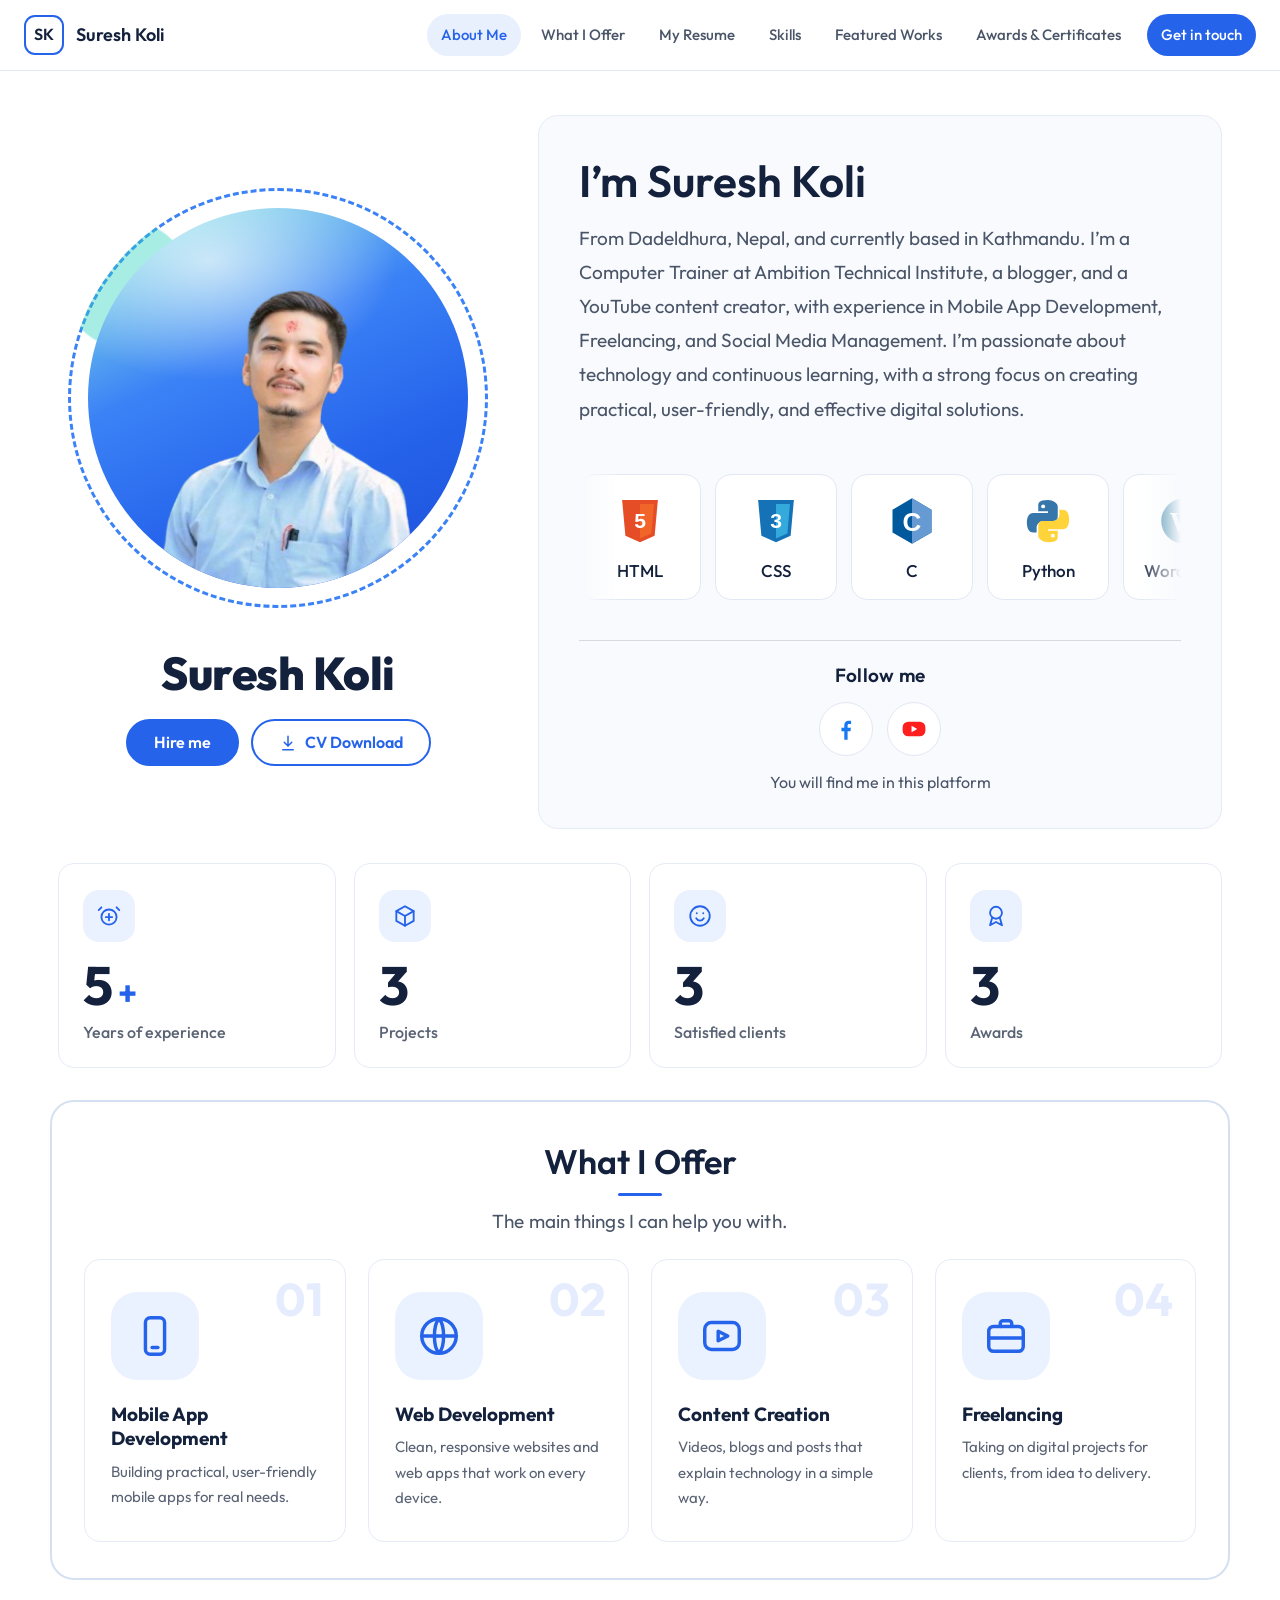
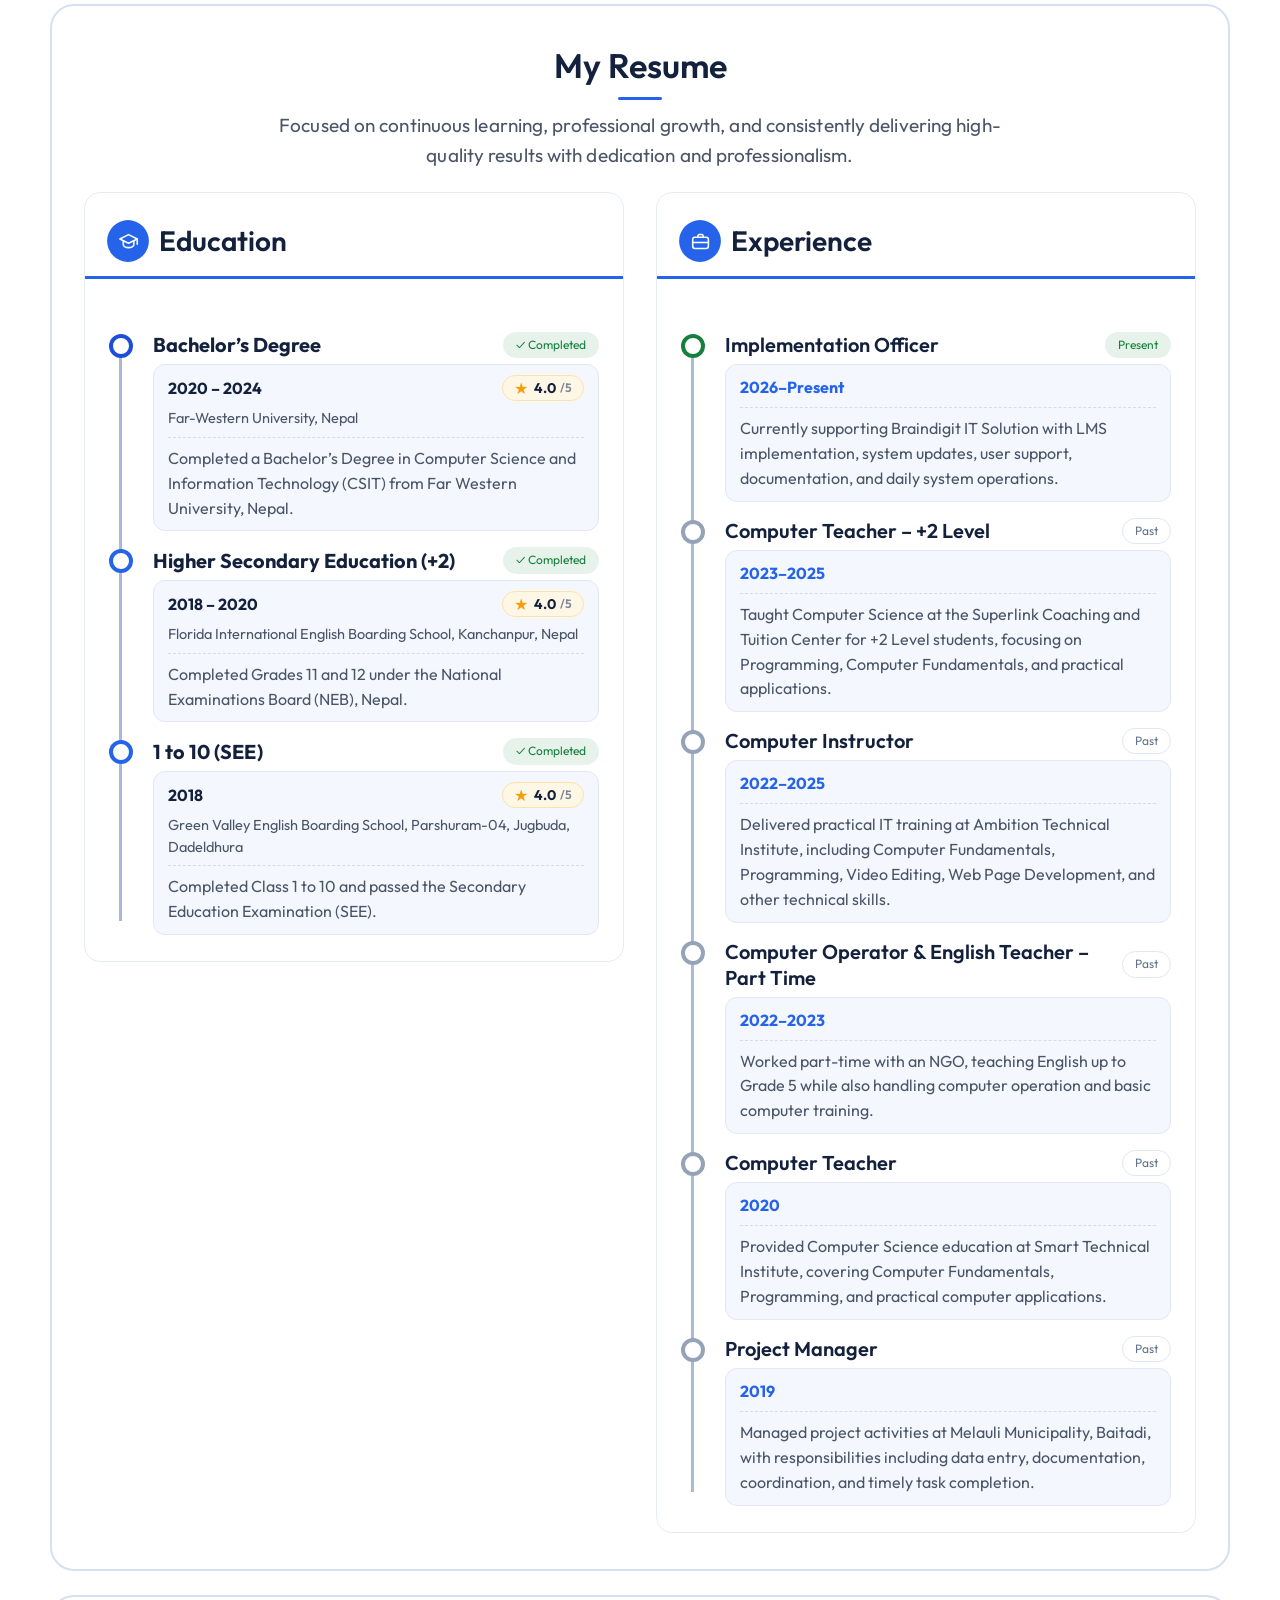
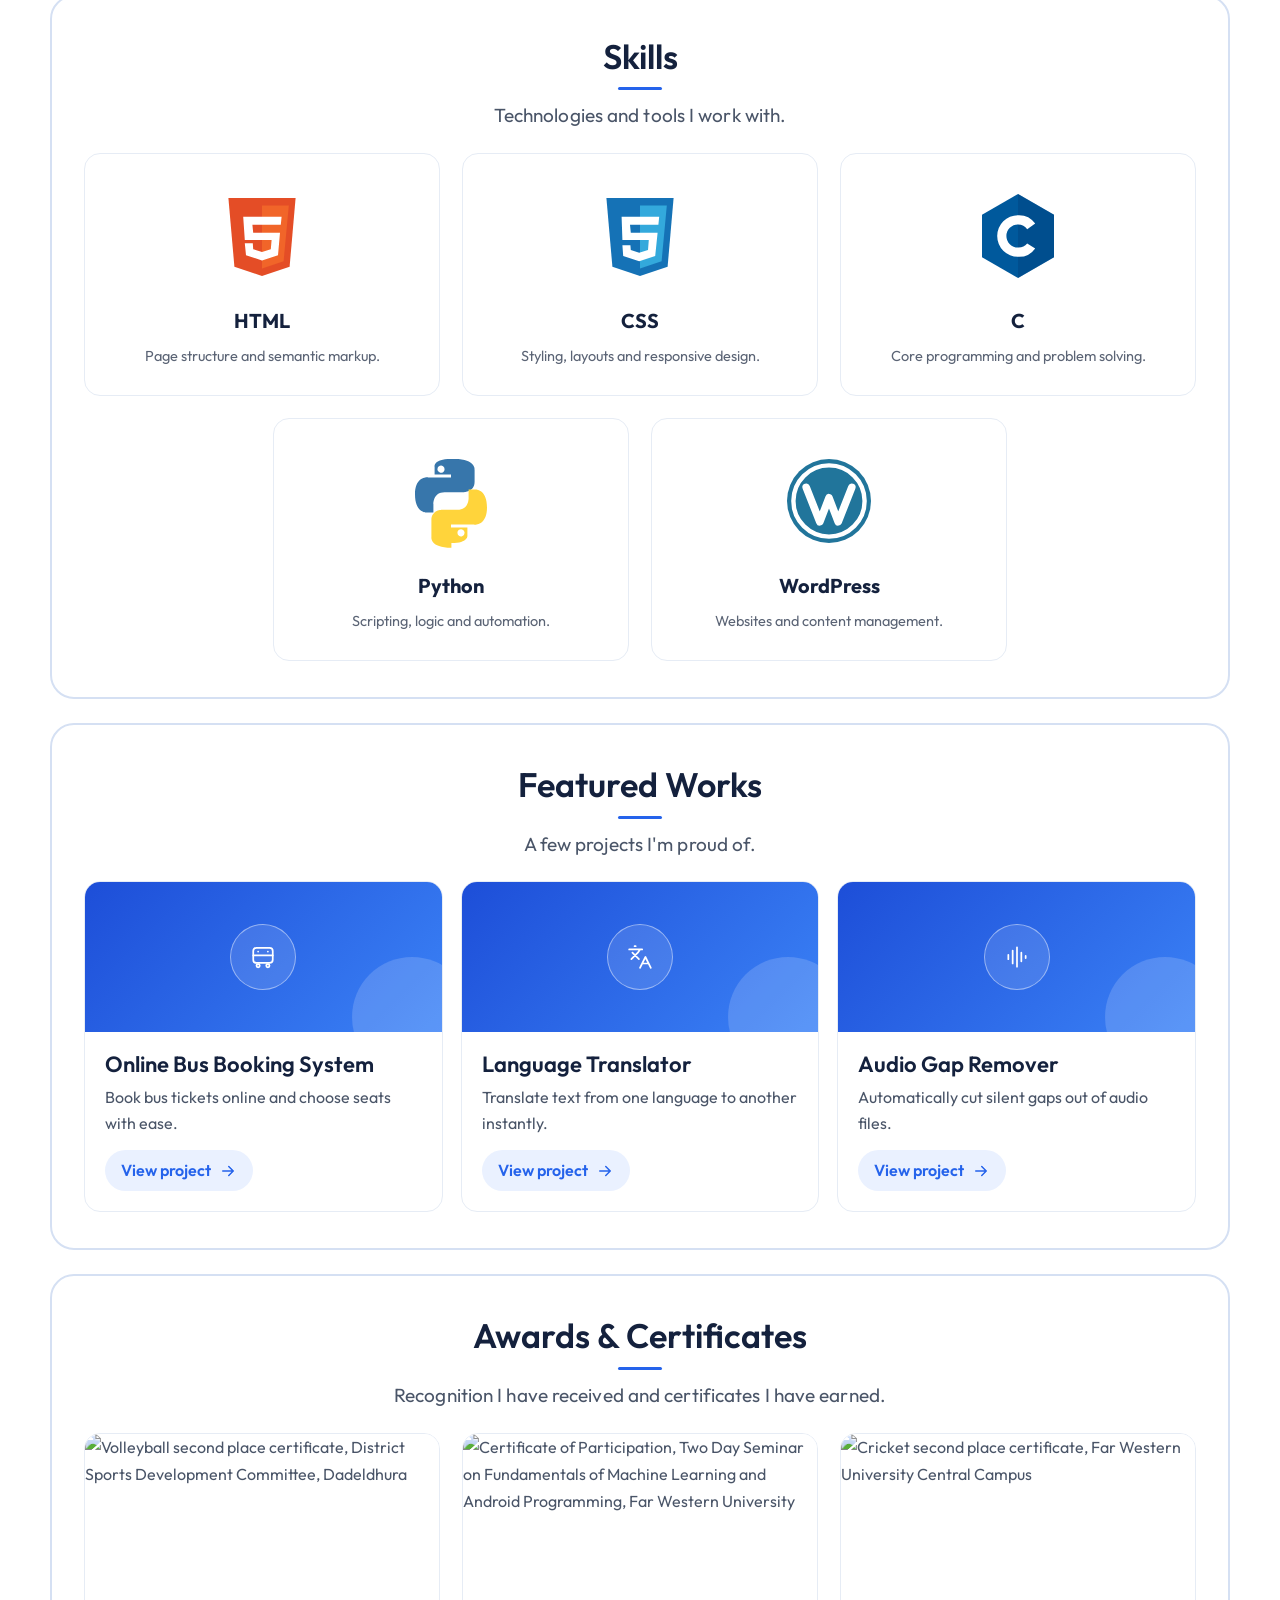
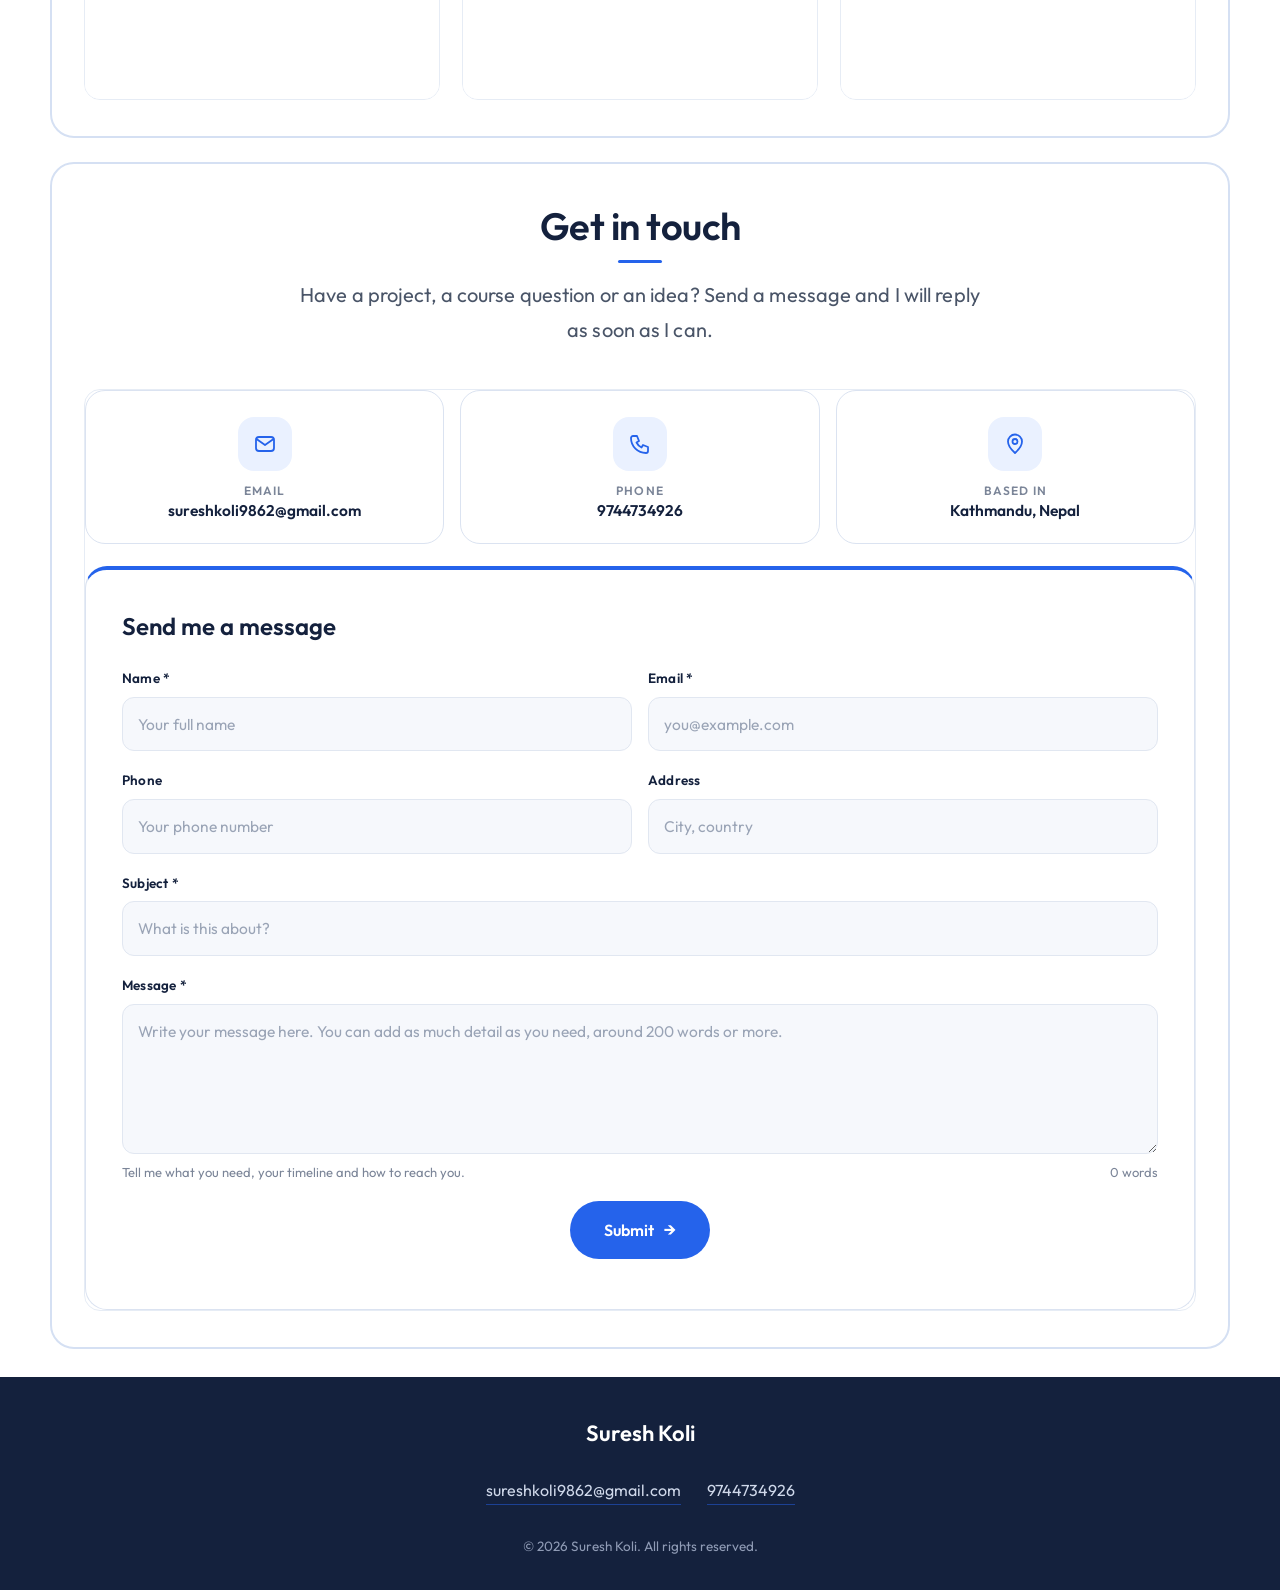
==== commit 2d1f9459: "Update index.html" ====
--- a/index.html
+++ b/index.html
@@ -32,7 +32,7 @@
  <section class="hero" id="about">
   <div class="hero-grid">
    <div class="left box">
-    <div class="photo"><div class="hept"><img src="images/profile.png" alt="Photo of Suresh Koli"><svg class="hb" viewBox="0 0 100 100" preserveAspectRatio="none" aria-hidden="true"><defs><linearGradient id="hg" x1="0" y1="0" x2="1" y2="1"><stop offset="0" stop-color="#3b82f6"/><stop offset=".55" stop-color="#2563eb"/><stop offset="1" stop-color="#ff6fb5"/></linearGradient></defs><polygon points="50,0 89.1,19.8 100,64.3 71.7,100 28.3,100 0,64.3 10.9,19.8" fill="none" stroke="url(#hg)" stroke-width="6" stroke-linejoin="round" vector-effect="non-scaling-stroke"/></svg></div></div>
+    <div class="photo"><div class="hept"><img src="profile.png" alt="Photo of Suresh Koli"><svg class="hb" viewBox="0 0 100 100" preserveAspectRatio="none" aria-hidden="true"><defs><linearGradient id="hg" x1="0" y1="0" x2="1" y2="1"><stop offset="0" stop-color="#3b82f6"/><stop offset=".55" stop-color="#2563eb"/><stop offset="1" stop-color="#ff6fb5"/></linearGradient></defs><polygon points="50,0 89.1,19.8 100,64.3 71.7,100 28.3,100 0,64.3 10.9,19.8" fill="none" stroke="url(#hg)" stroke-width="6" stroke-linejoin="round" vector-effect="non-scaling-stroke"/></svg></div></div>
     <h1>Suresh Koli</h1>
     <div class="hero-cta">
      <a class="hbtn hire" href="#resume">Hire me</a>
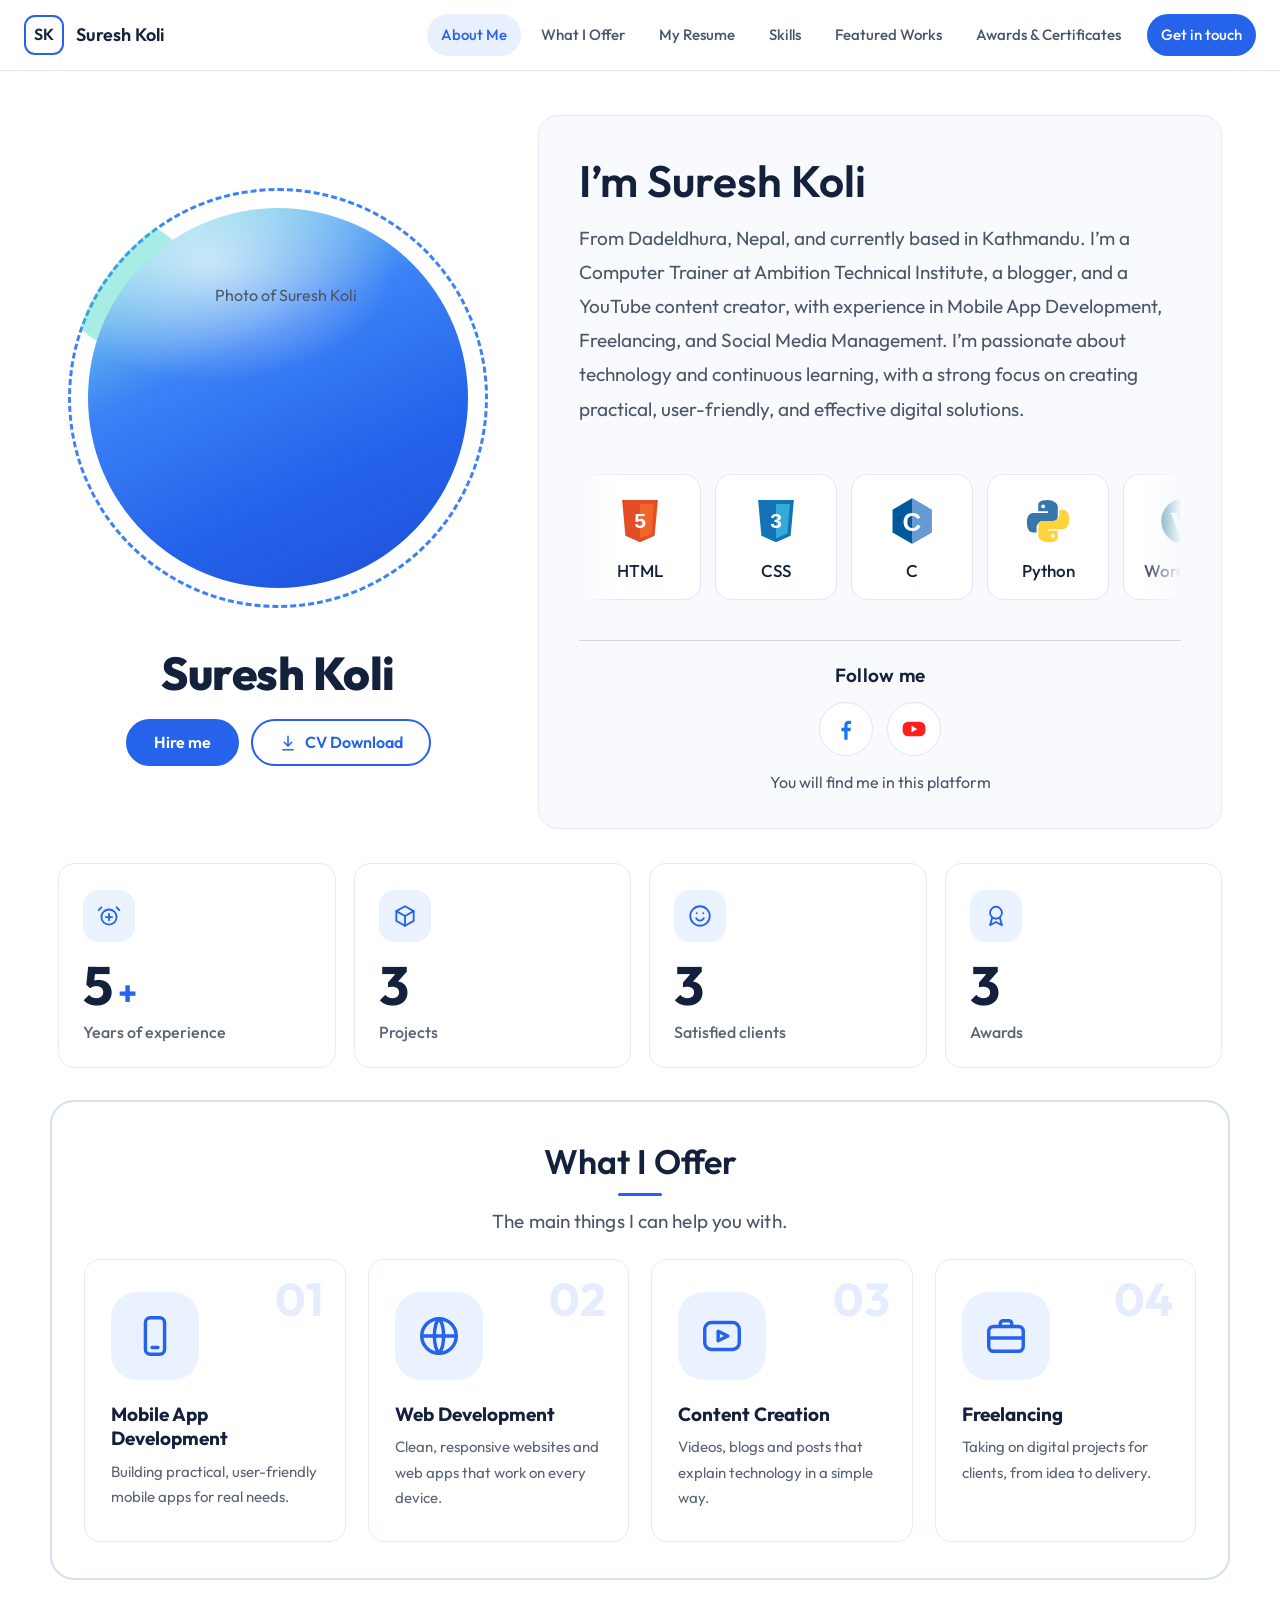
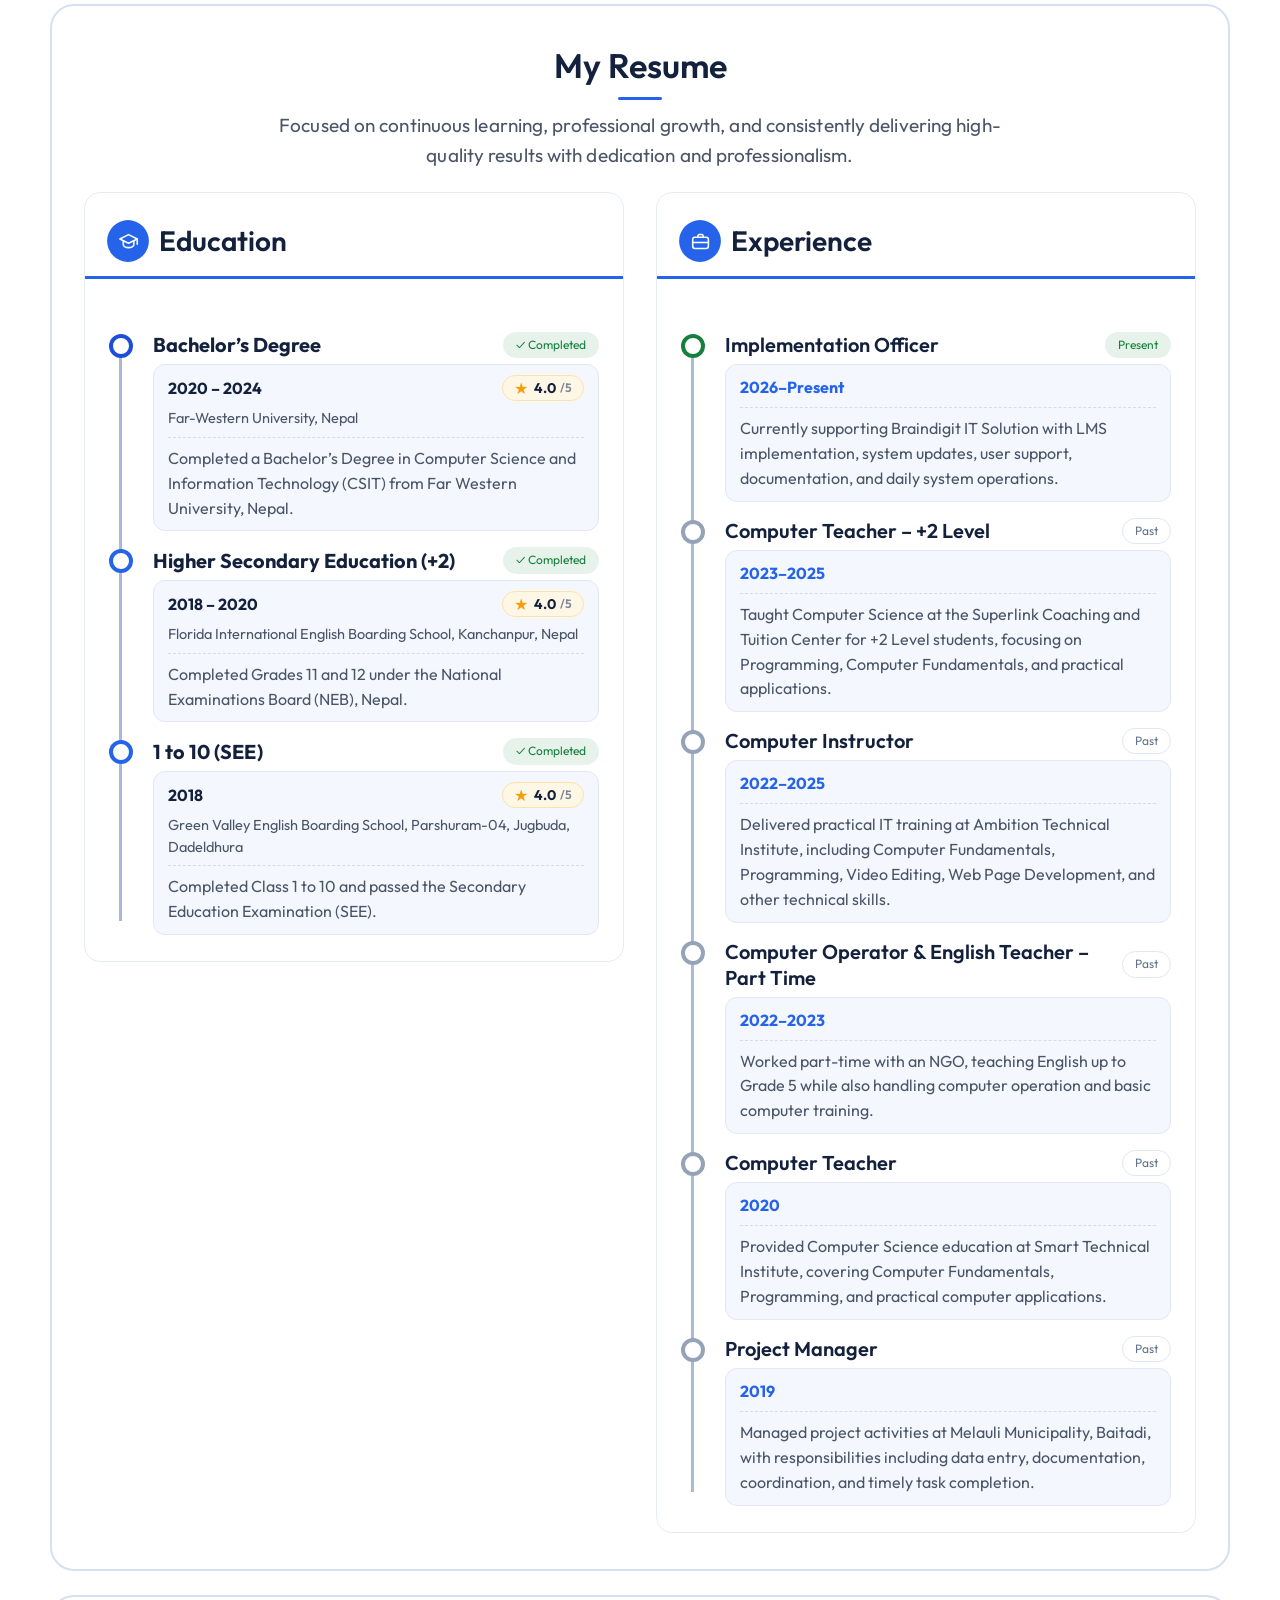
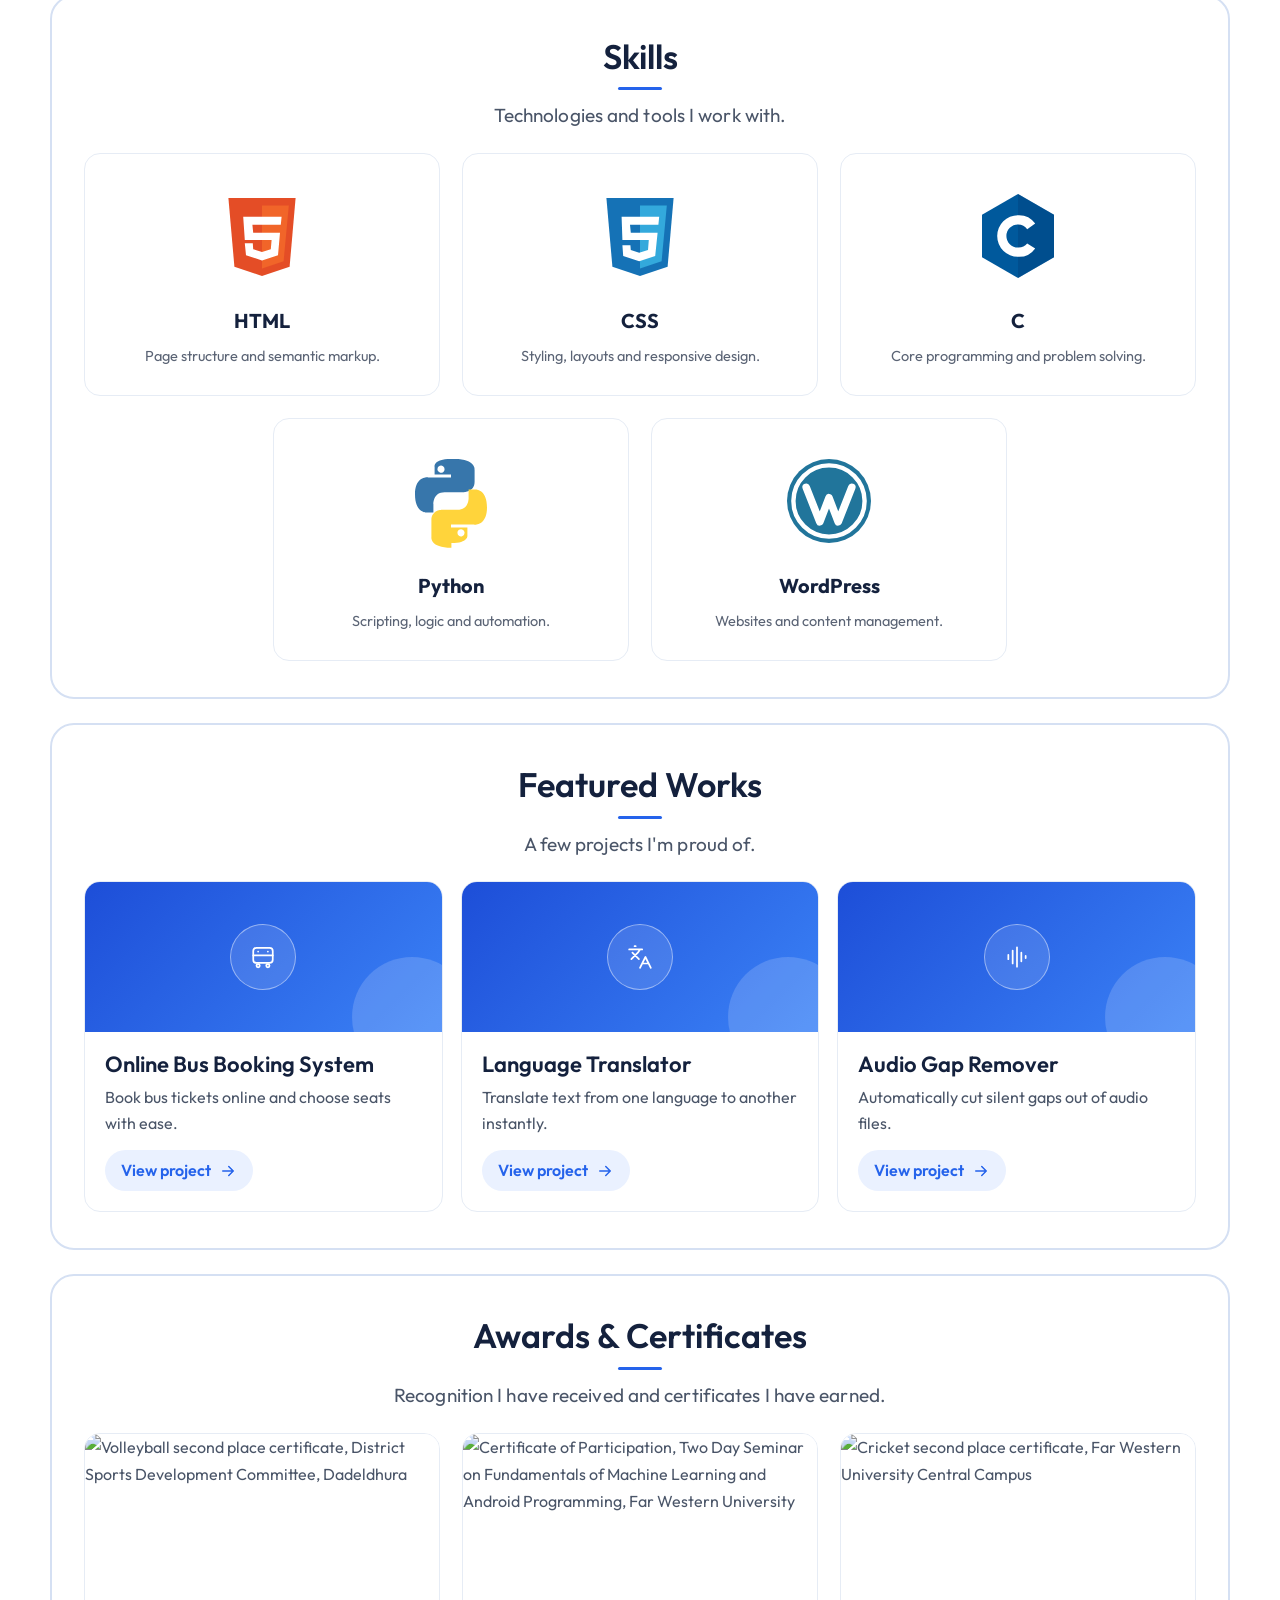
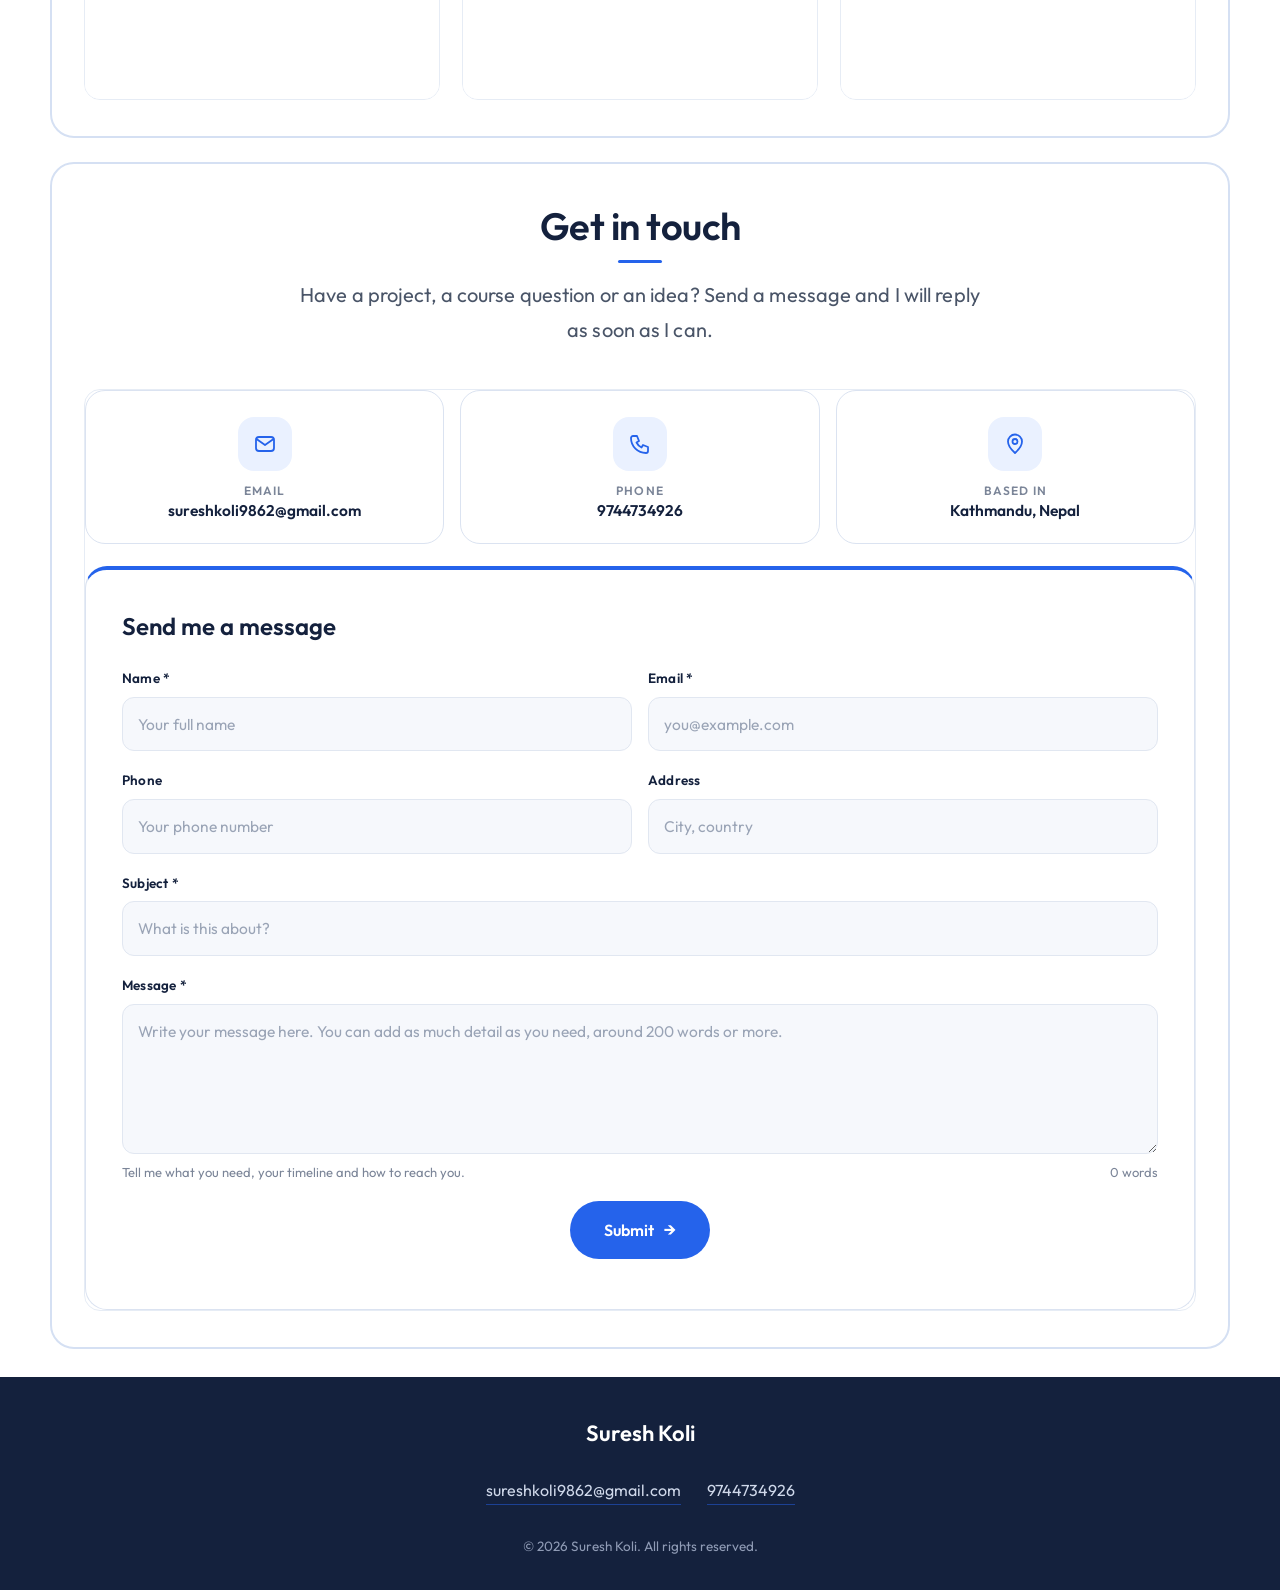
==== commit 6c6ae347: "Update profile image path in index.html" ====
--- a/index.html
+++ b/index.html
@@ -32,7 +32,7 @@
  <section class="hero" id="about">
   <div class="hero-grid">
    <div class="left box">
-    <div class="photo"><div class="hept"><img src="profile.png" alt="Photo of Suresh Koli"><svg class="hb" viewBox="0 0 100 100" preserveAspectRatio="none" aria-hidden="true"><defs><linearGradient id="hg" x1="0" y1="0" x2="1" y2="1"><stop offset="0" stop-color="#3b82f6"/><stop offset=".55" stop-color="#2563eb"/><stop offset="1" stop-color="#ff6fb5"/></linearGradient></defs><polygon points="50,0 89.1,19.8 100,64.3 71.7,100 28.3,100 0,64.3 10.9,19.8" fill="none" stroke="url(#hg)" stroke-width="6" stroke-linejoin="round" vector-effect="non-scaling-stroke"/></svg></div></div>
+    <div class="photo"><div class="hept"><img src="image/profile.png" alt="Photo of Suresh Koli"><svg class="hb" viewBox="0 0 100 100" preserveAspectRatio="none" aria-hidden="true"><defs><linearGradient id="hg" x1="0" y1="0" x2="1" y2="1"><stop offset="0" stop-color="#3b82f6"/><stop offset=".55" stop-color="#2563eb"/><stop offset="1" stop-color="#ff6fb5"/></linearGradient></defs><polygon points="50,0 89.1,19.8 100,64.3 71.7,100 28.3,100 0,64.3 10.9,19.8" fill="none" stroke="url(#hg)" stroke-width="6" stroke-linejoin="round" vector-effect="non-scaling-stroke"/></svg></div></div>
     <h1>Suresh Koli</h1>
     <div class="hero-cta">
      <a class="hbtn hire" href="#resume">Hire me</a>
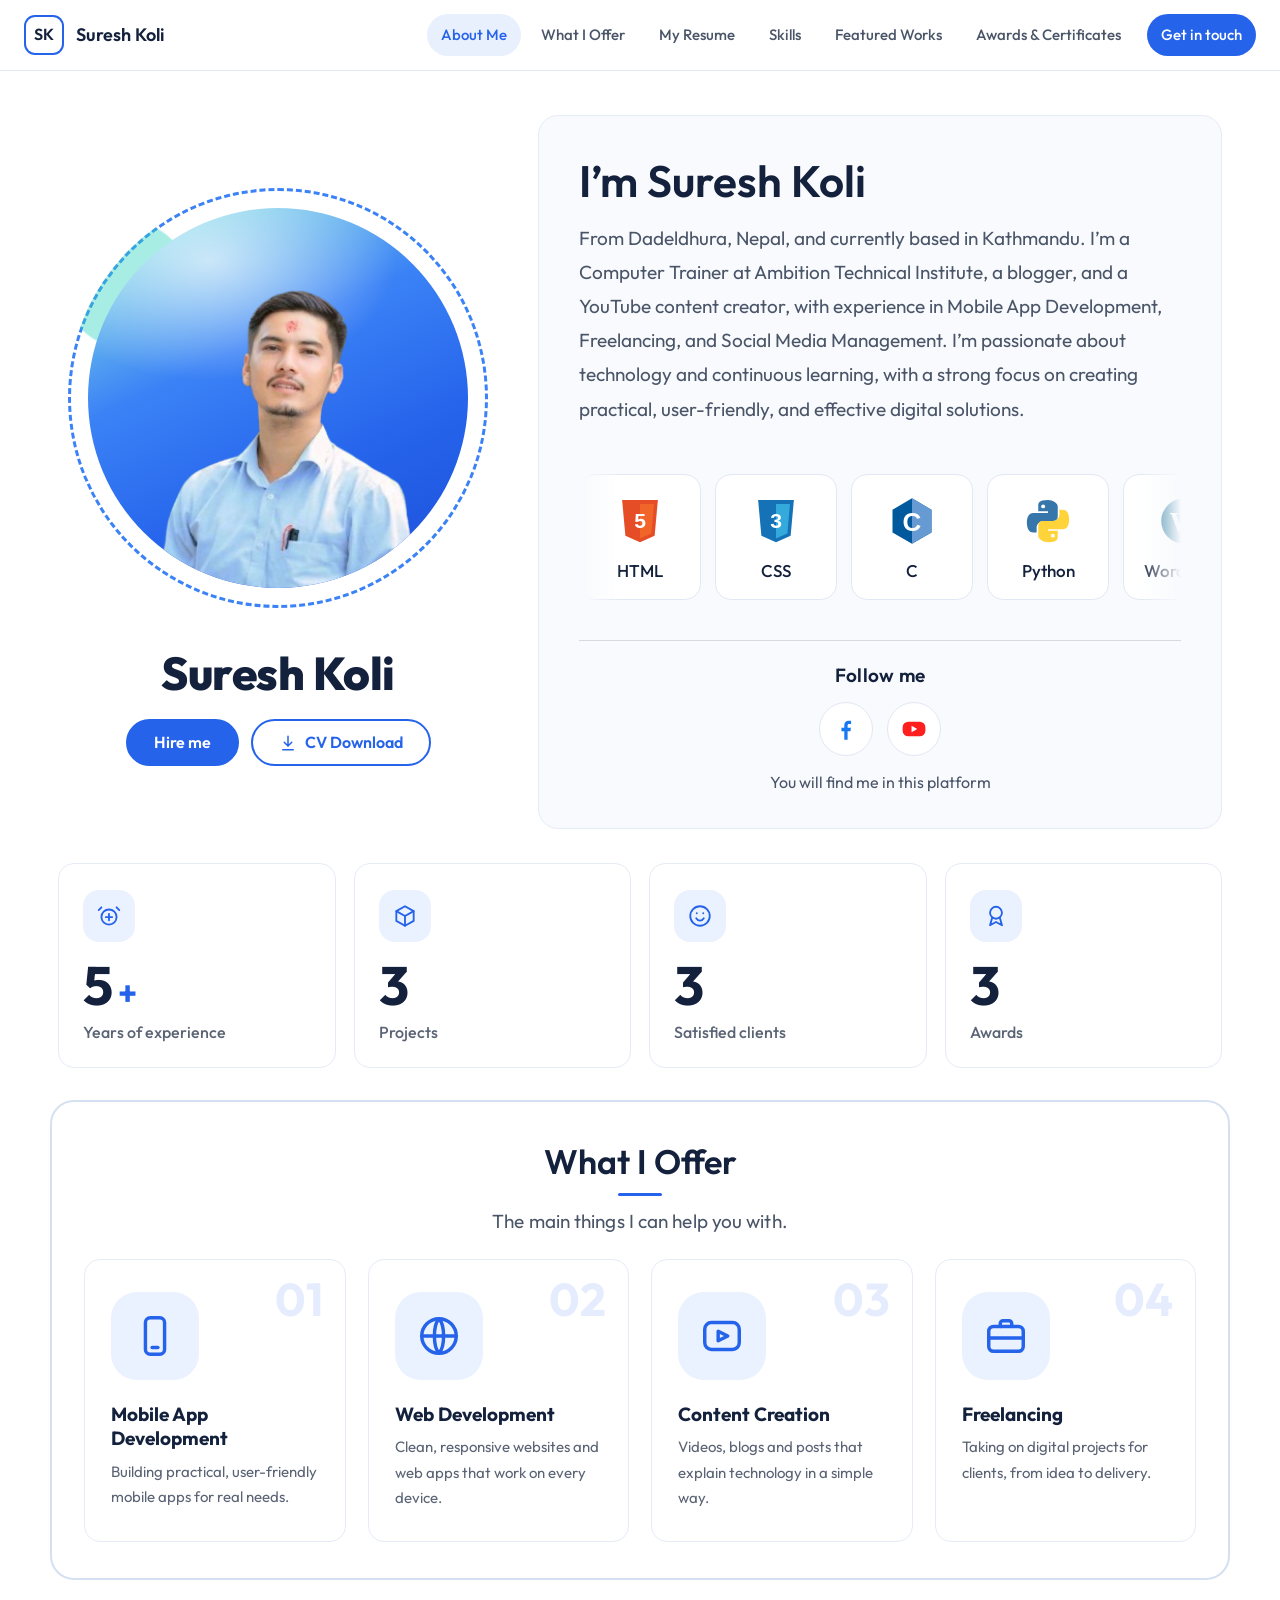
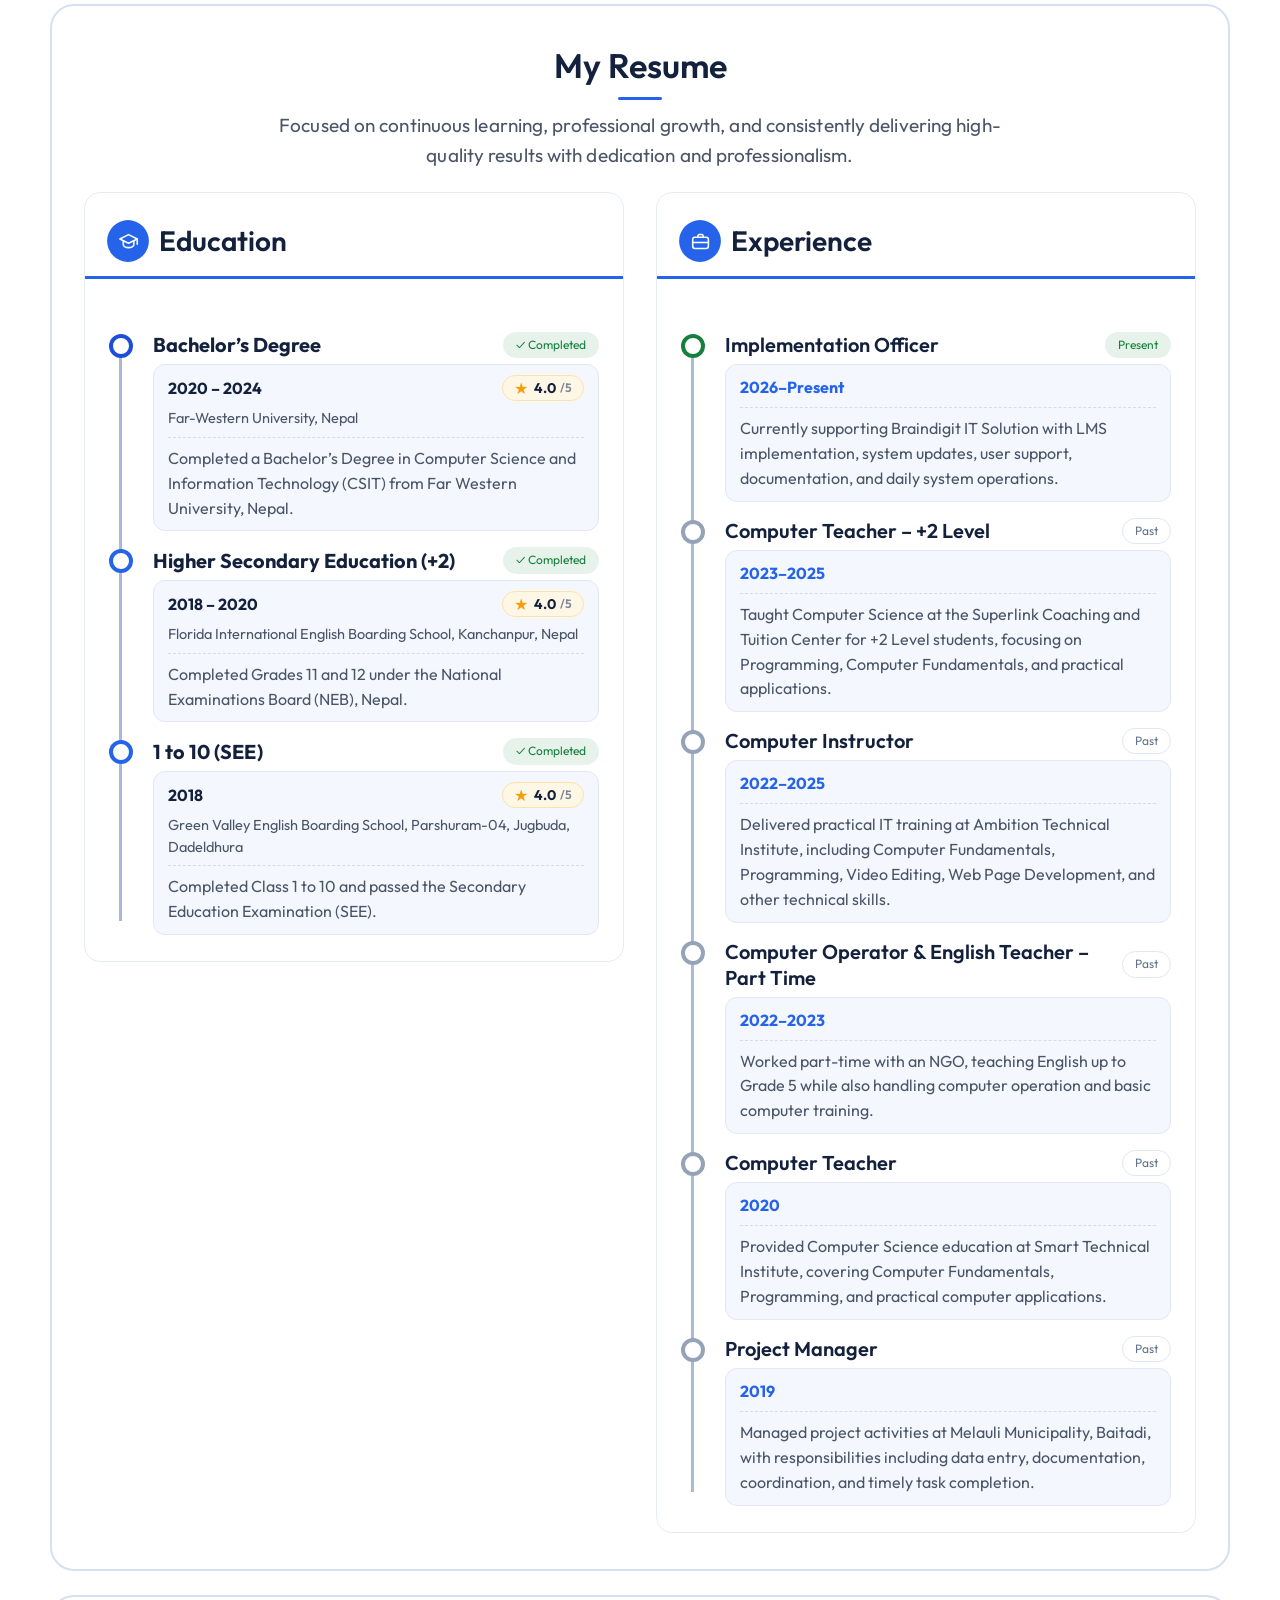
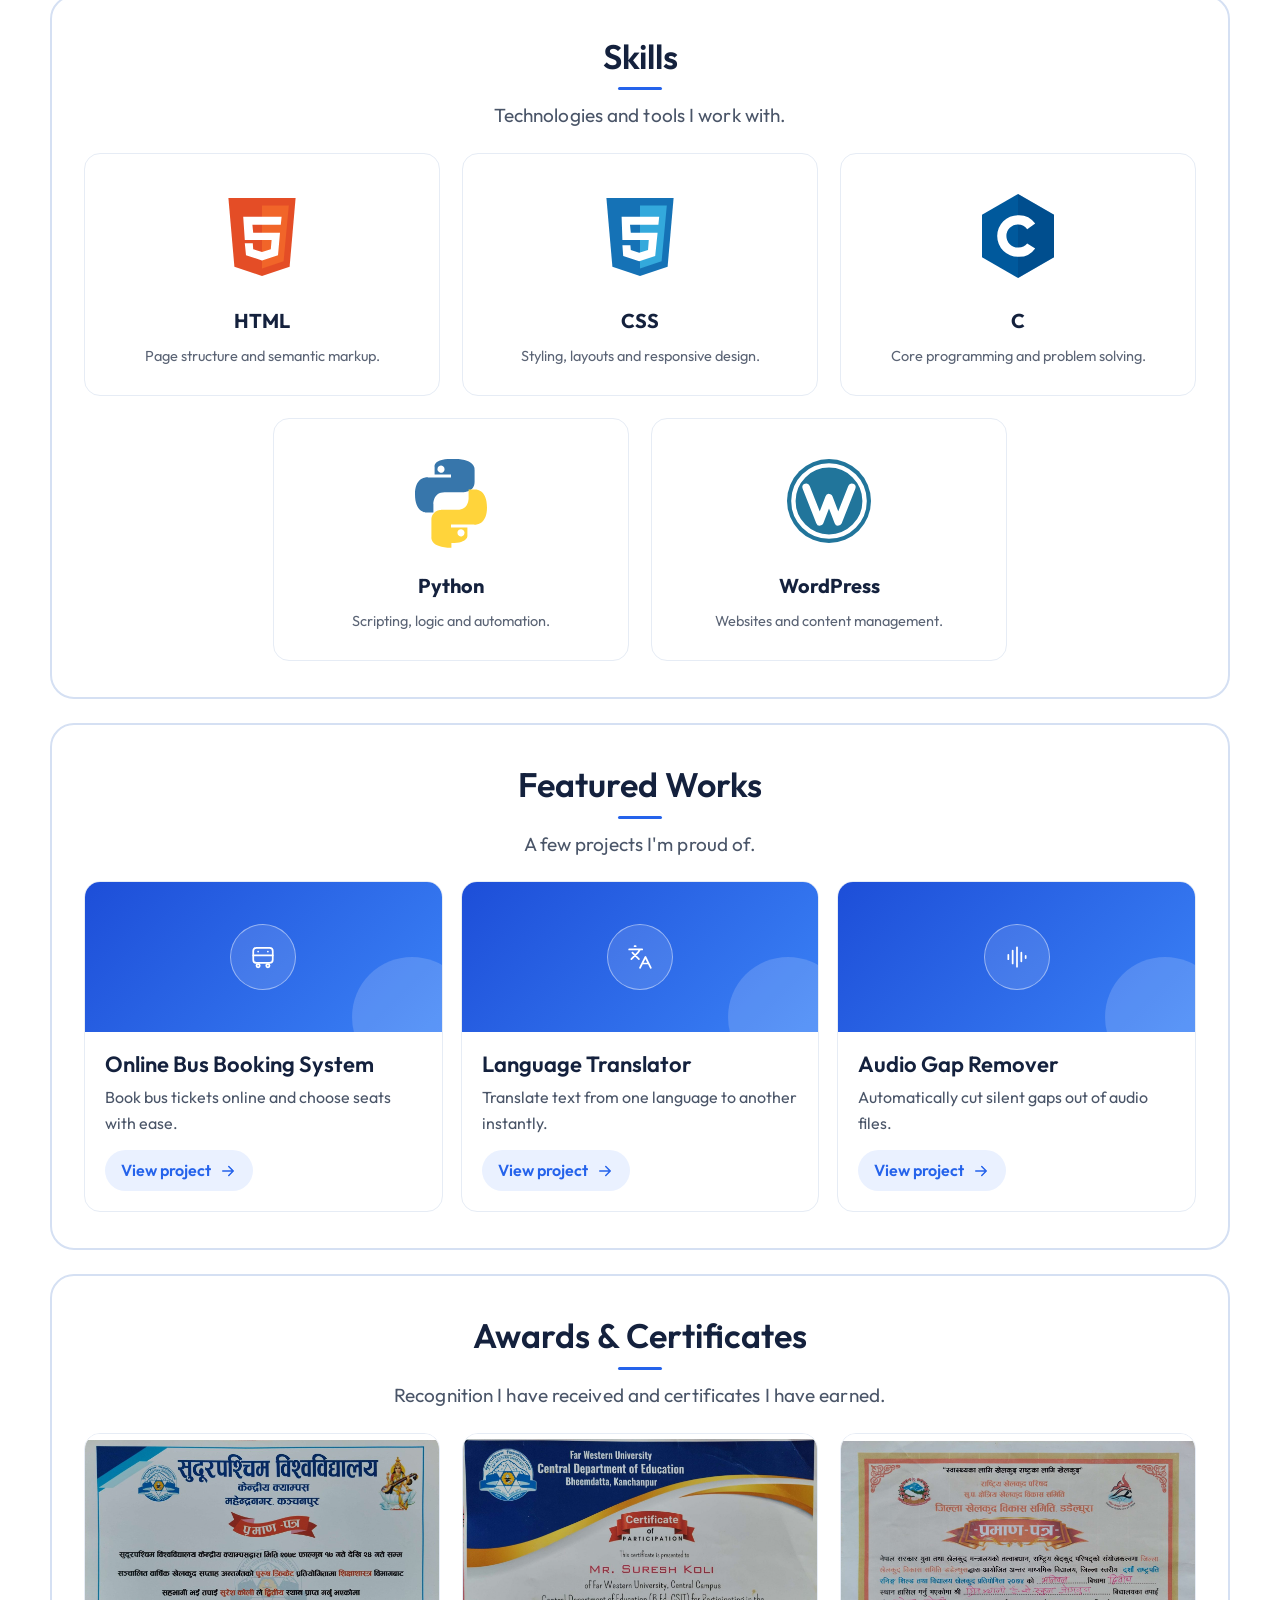
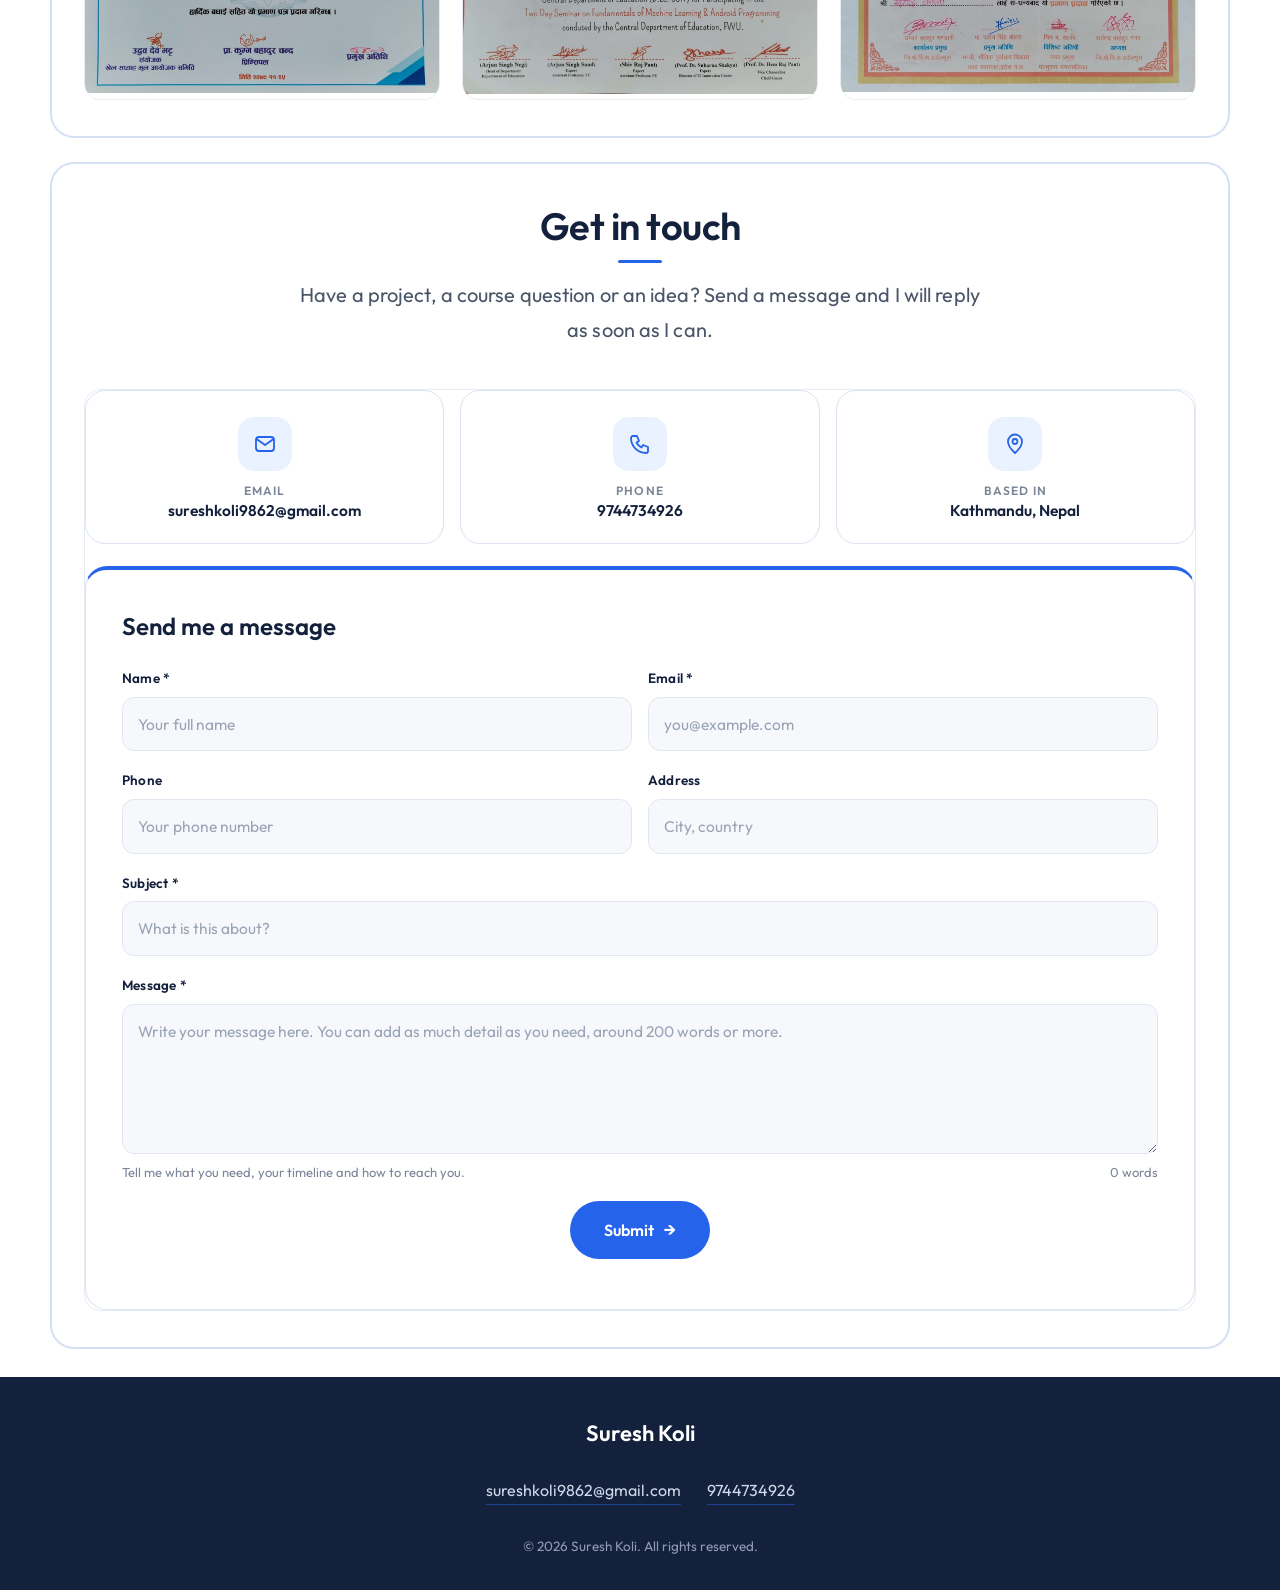
==== commit 34307654: "Update index.html" ====
--- a/index.html
+++ b/index.html
@@ -32,7 +32,7 @@
  <section class="hero" id="about">
   <div class="hero-grid">
    <div class="left box">
-    <div class="photo"><div class="hept"><img src="image/profile.png" alt="Photo of Suresh Koli"><svg class="hb" viewBox="0 0 100 100" preserveAspectRatio="none" aria-hidden="true"><defs><linearGradient id="hg" x1="0" y1="0" x2="1" y2="1"><stop offset="0" stop-color="#3b82f6"/><stop offset=".55" stop-color="#2563eb"/><stop offset="1" stop-color="#ff6fb5"/></linearGradient></defs><polygon points="50,0 89.1,19.8 100,64.3 71.7,100 28.3,100 0,64.3 10.9,19.8" fill="none" stroke="url(#hg)" stroke-width="6" stroke-linejoin="round" vector-effect="non-scaling-stroke"/></svg></div></div>
+    <div class="photo"><div class="hept"><img src="images/profile.png" alt="Photo of Suresh Koli"><svg class="hb" viewBox="0 0 100 100" preserveAspectRatio="none" aria-hidden="true"><defs><linearGradient id="hg" x1="0" y1="0" x2="1" y2="1"><stop offset="0" stop-color="#3b82f6"/><stop offset=".55" stop-color="#2563eb"/><stop offset="1" stop-color="#ff6fb5"/></linearGradient></defs><polygon points="50,0 89.1,19.8 100,64.3 71.7,100 28.3,100 0,64.3 10.9,19.8" fill="none" stroke="url(#hg)" stroke-width="6" stroke-linejoin="round" vector-effect="non-scaling-stroke"/></svg></div></div>
     <h1>Suresh Koli</h1>
     <div class="hero-cta">
      <a class="hbtn hire" href="#resume">Hire me</a>
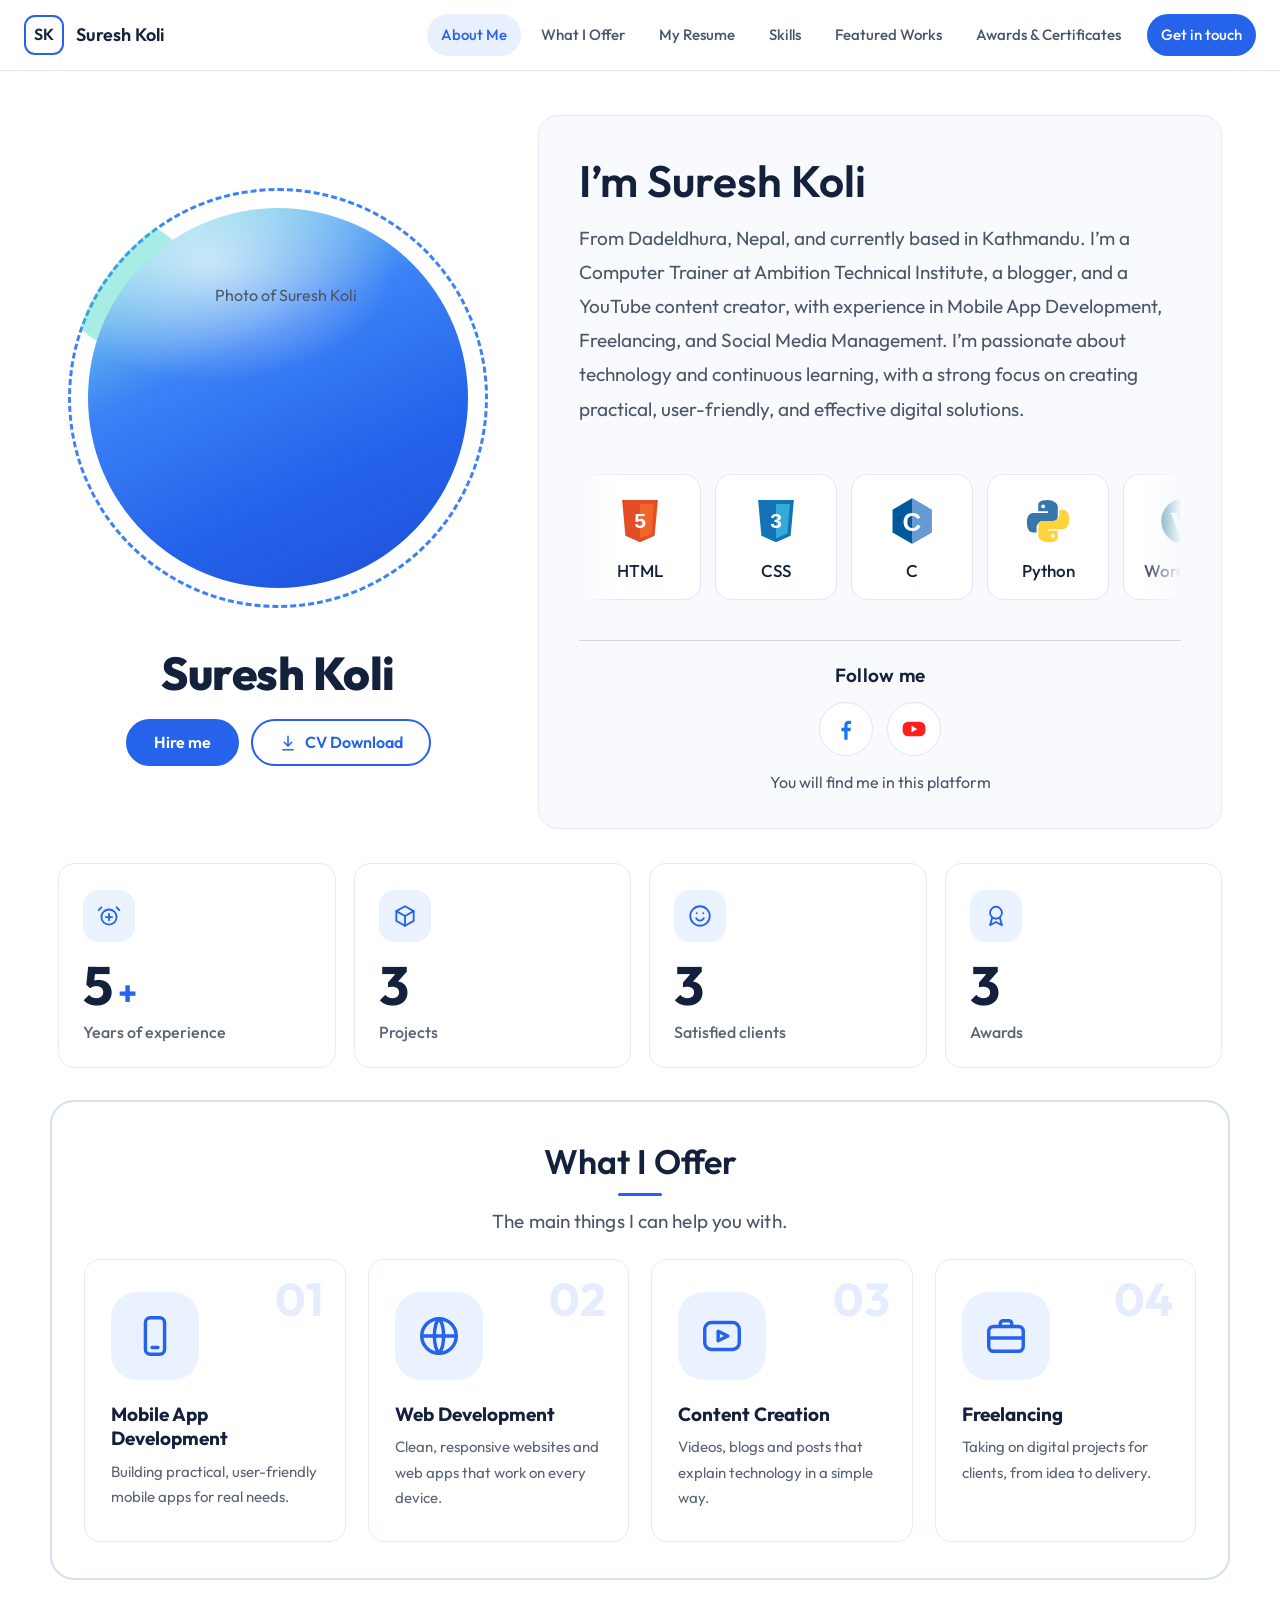
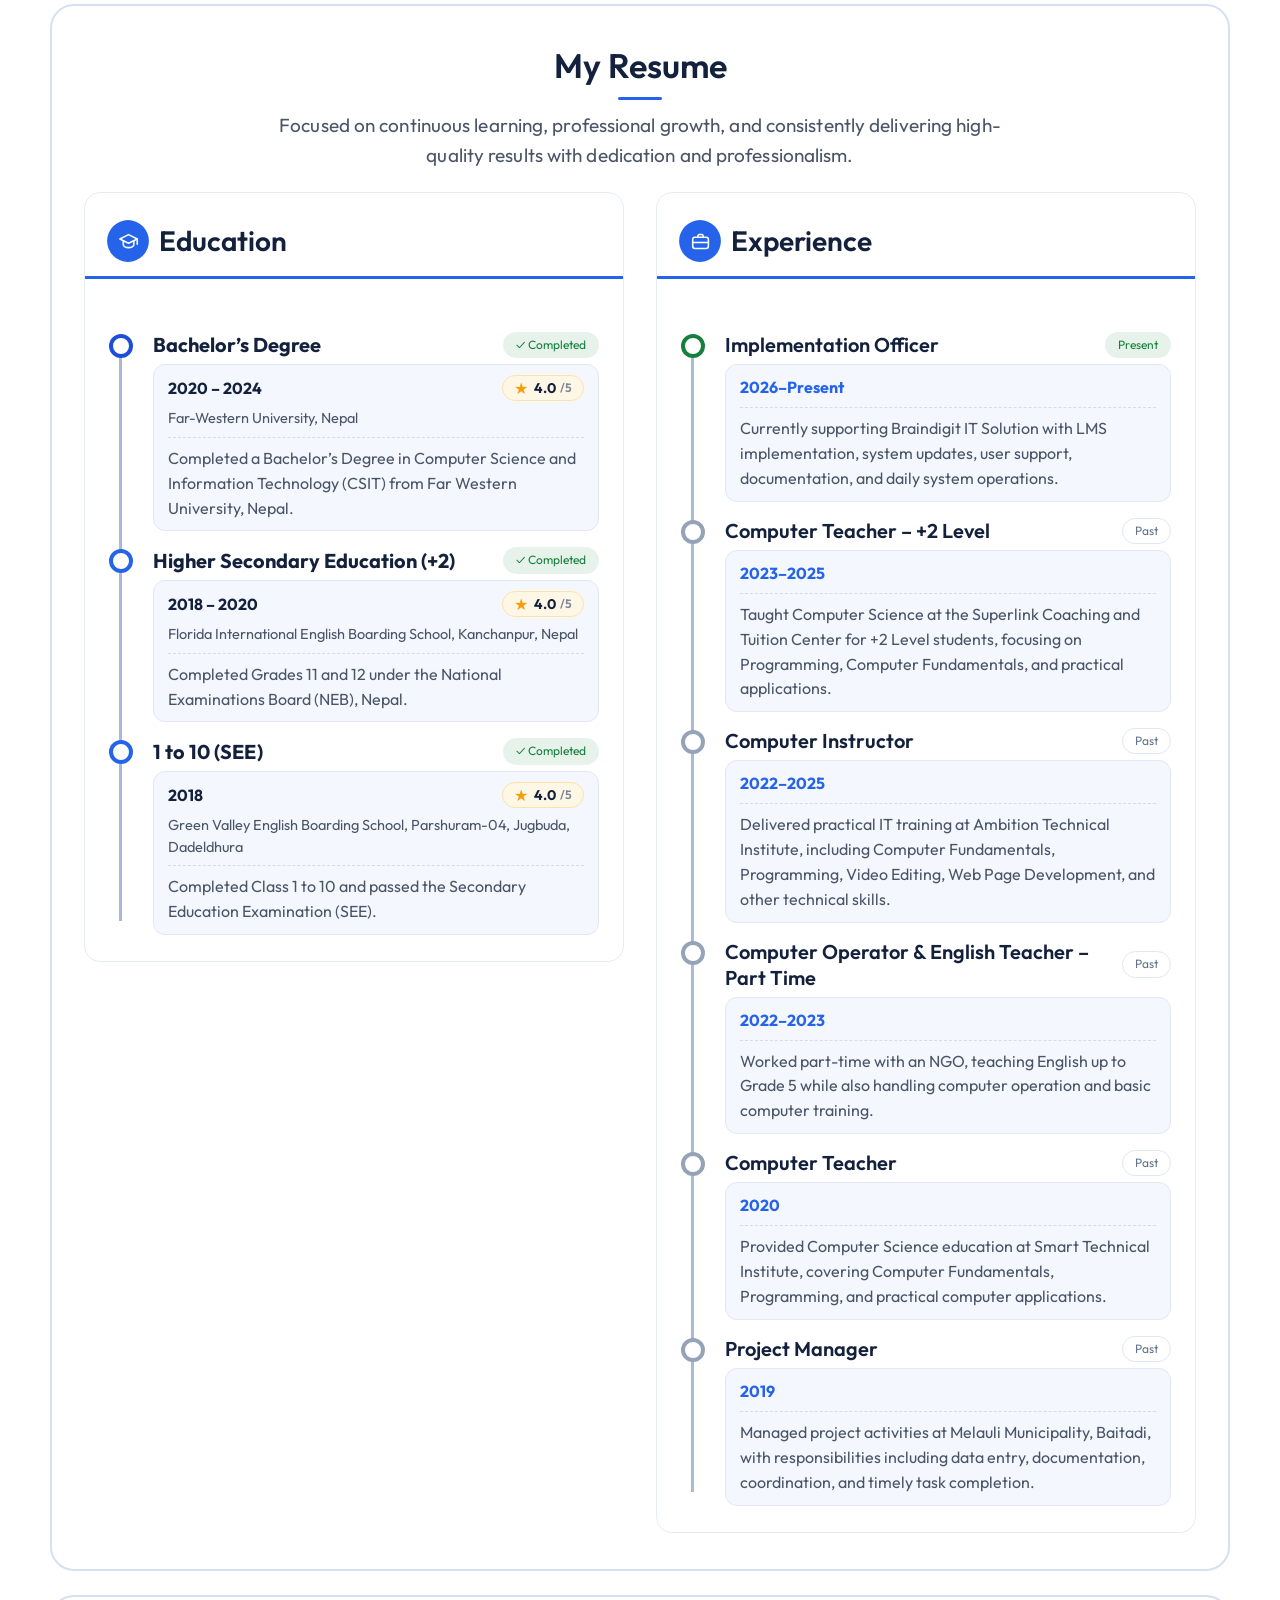
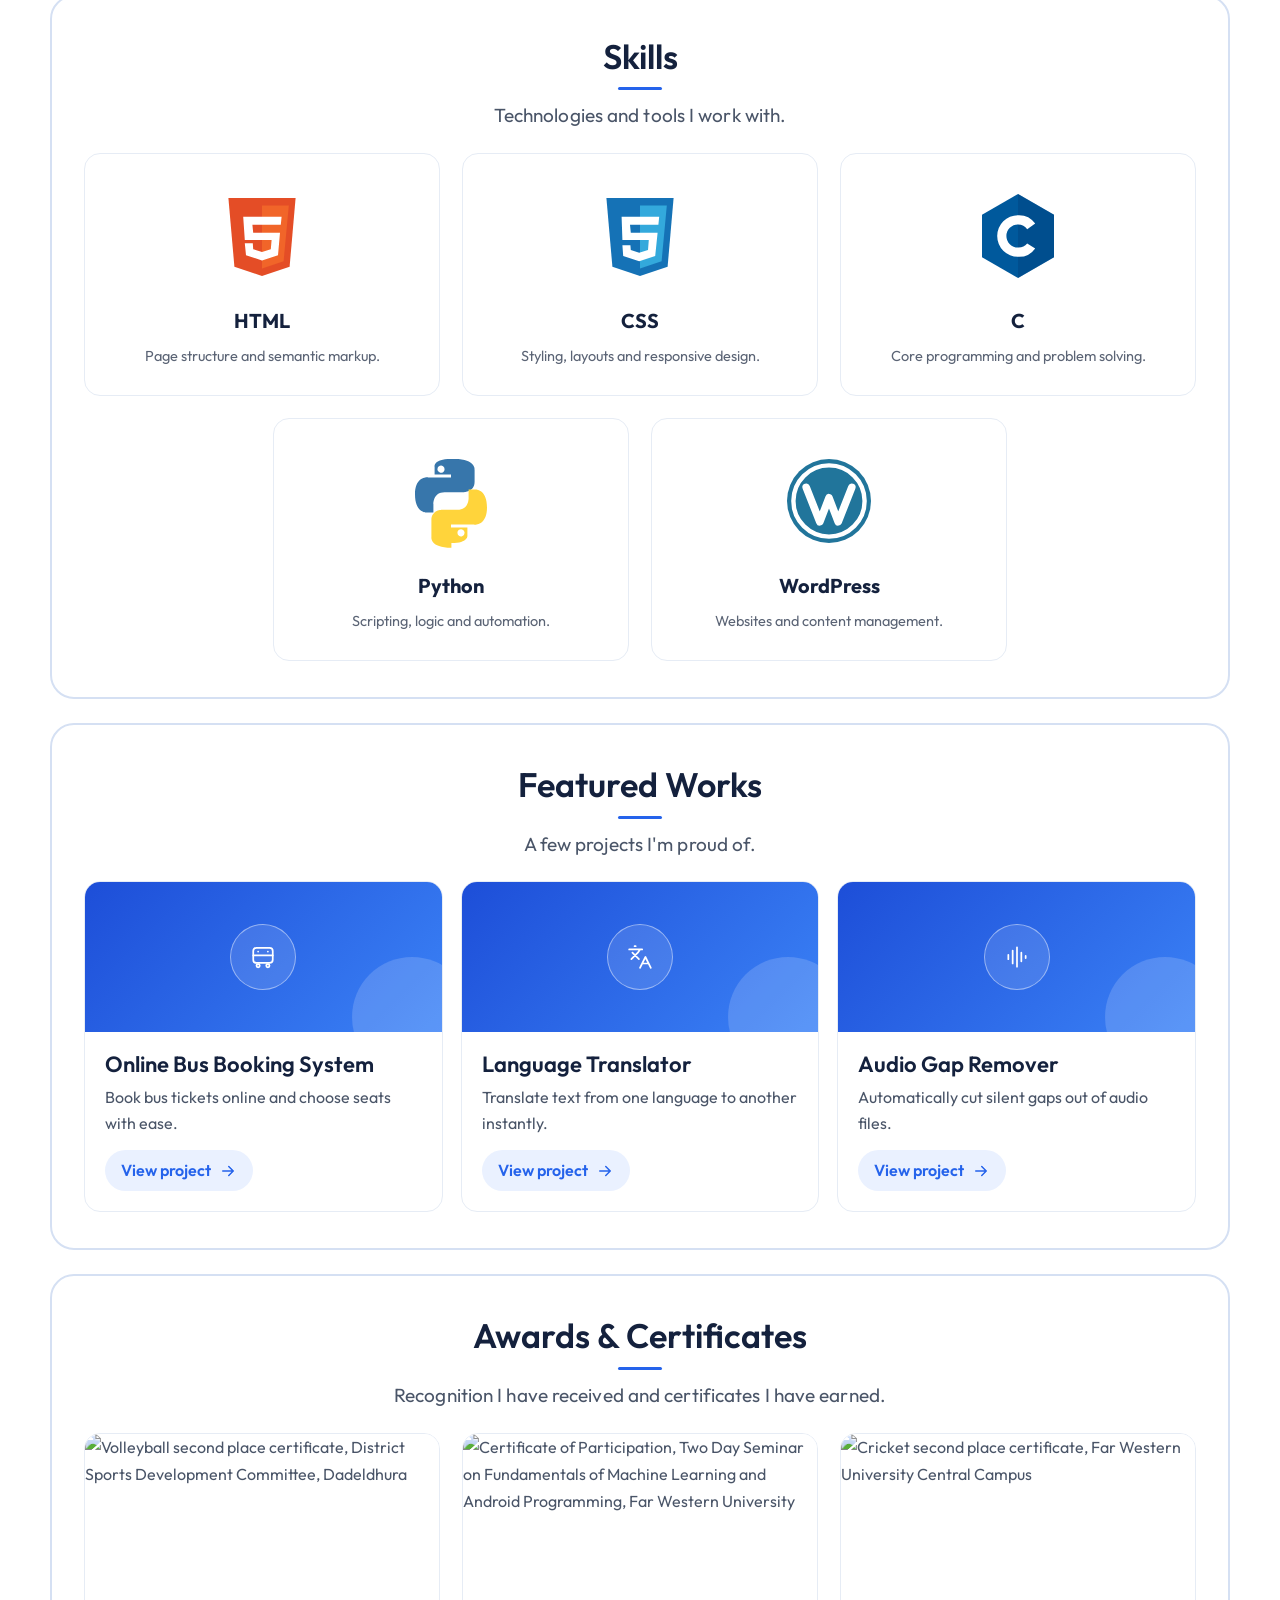
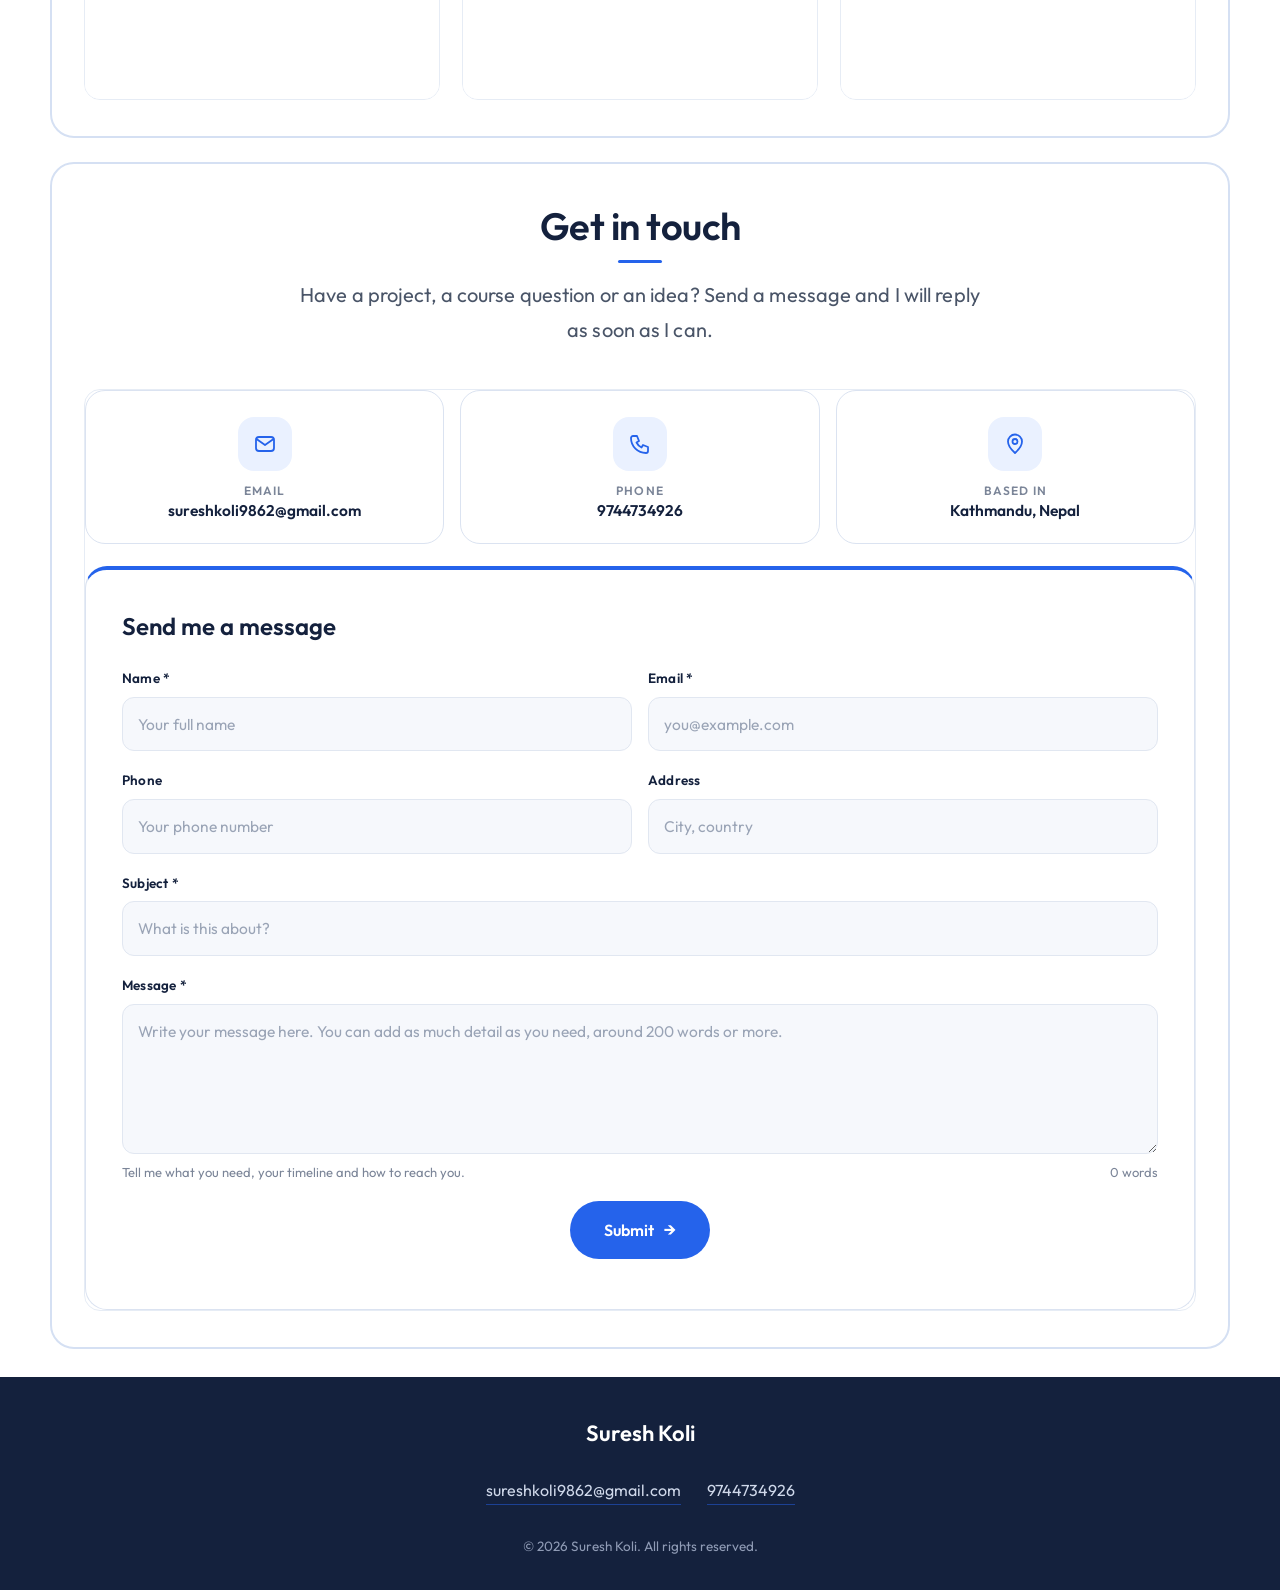
==== commit 95493279: "Update index.html" ====
--- a/index.html
+++ b/index.html
@@ -32,7 +32,7 @@
  <section class="hero" id="about">
   <div class="hero-grid">
    <div class="left box">
-    <div class="photo"><div class="hept"><img src="images/profile.png" alt="Photo of Suresh Koli"><svg class="hb" viewBox="0 0 100 100" preserveAspectRatio="none" aria-hidden="true"><defs><linearGradient id="hg" x1="0" y1="0" x2="1" y2="1"><stop offset="0" stop-color="#3b82f6"/><stop offset=".55" stop-color="#2563eb"/><stop offset="1" stop-color="#ff6fb5"/></linearGradient></defs><polygon points="50,0 89.1,19.8 100,64.3 71.7,100 28.3,100 0,64.3 10.9,19.8" fill="none" stroke="url(#hg)" stroke-width="6" stroke-linejoin="round" vector-effect="non-scaling-stroke"/></svg></div></div>
+    <div class="photo"><div class="hept"><img src="image/profile.png" alt="Photo of Suresh Koli"><svg class="hb" viewBox="0 0 100 100" preserveAspectRatio="none" aria-hidden="true"><defs><linearGradient id="hg" x1="0" y1="0" x2="1" y2="1"><stop offset="0" stop-color="#3b82f6"/><stop offset=".55" stop-color="#2563eb"/><stop offset="1" stop-color="#ff6fb5"/></linearGradient></defs><polygon points="50,0 89.1,19.8 100,64.3 71.7,100 28.3,100 0,64.3 10.9,19.8" fill="none" stroke="url(#hg)" stroke-width="6" stroke-linejoin="round" vector-effect="non-scaling-stroke"/></svg></div></div>
     <h1>Suresh Koli</h1>
     <div class="hero-cta">
      <a class="hbtn hire" href="#resume">Hire me</a>
@@ -135,9 +135,9 @@
   <p class="sub">Recognition I have received and certificates I have earned.</p>
   <div class="sec-box">
   <div class="cert-up-grid">
-    <article class="cert-up"><div class="up-frame has"><img src="images/certificate-1.jpg" alt="Volleyball second place certificate, District Sports Development Committee, Dadeldhura"></div></article>
-    <article class="cert-up"><div class="up-frame has"><img src="images/certificate-2.jpg" alt="Certificate of Participation, Two Day Seminar on Fundamentals of Machine Learning and Android Programming, Far Western University"></div></article>
-    <article class="cert-up"><div class="up-frame has"><img src="images/certificate-3.jpg" alt="Cricket second place certificate, Far Western University Central Campus"></div></article>
+    <article class="cert-up"><div class="up-frame has"><img src="image/certificate-1.jpg" alt="Volleyball second place certificate, District Sports Development Committee, Dadeldhura"></div></article>
+    <article class="cert-up"><div class="up-frame has"><img src="image/certificate-2.jpg" alt="Certificate of Participation, Two Day Seminar on Fundamentals of Machine Learning and Android Programming, Far Western University"></div></article>
+    <article class="cert-up"><div class="up-frame has"><img src="image/certificate-3.jpg" alt="Cricket second place certificate, Far Western University Central Campus"></div></article>
   </div>
   </div>
  </section>
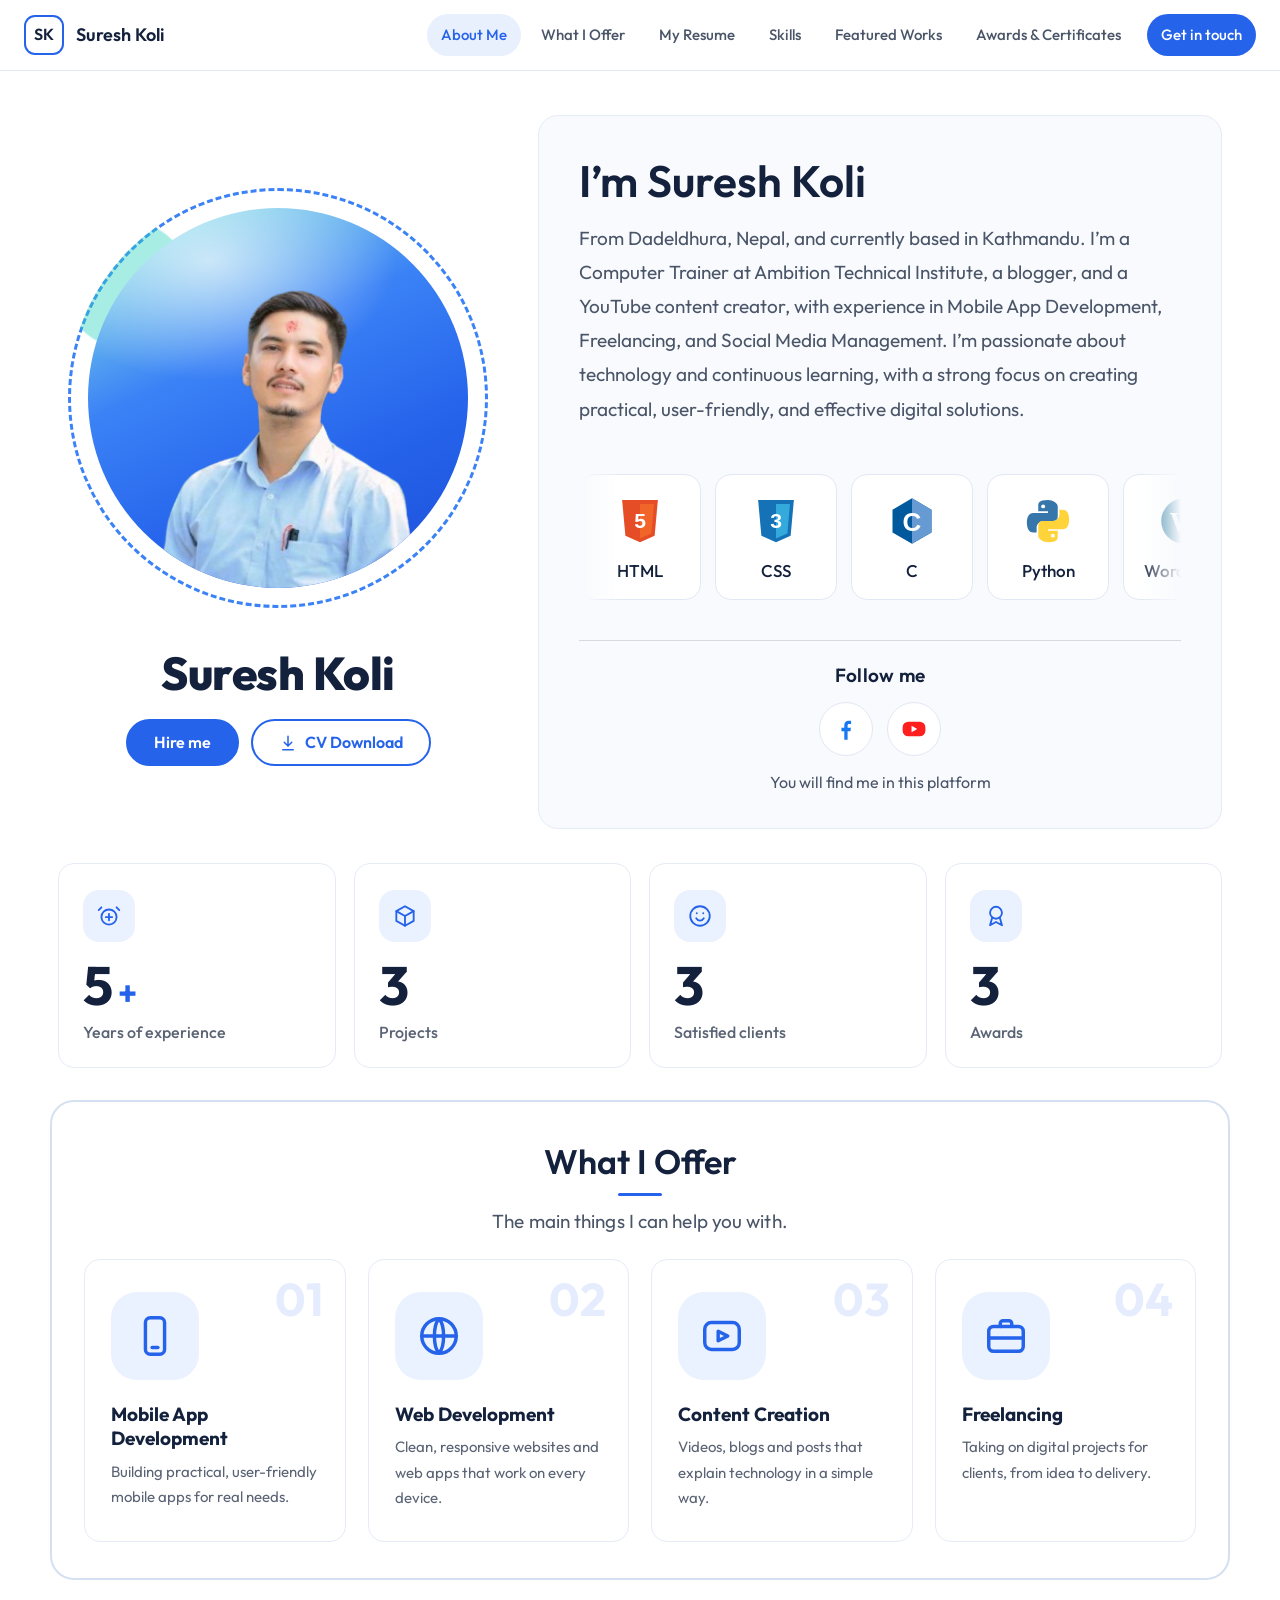
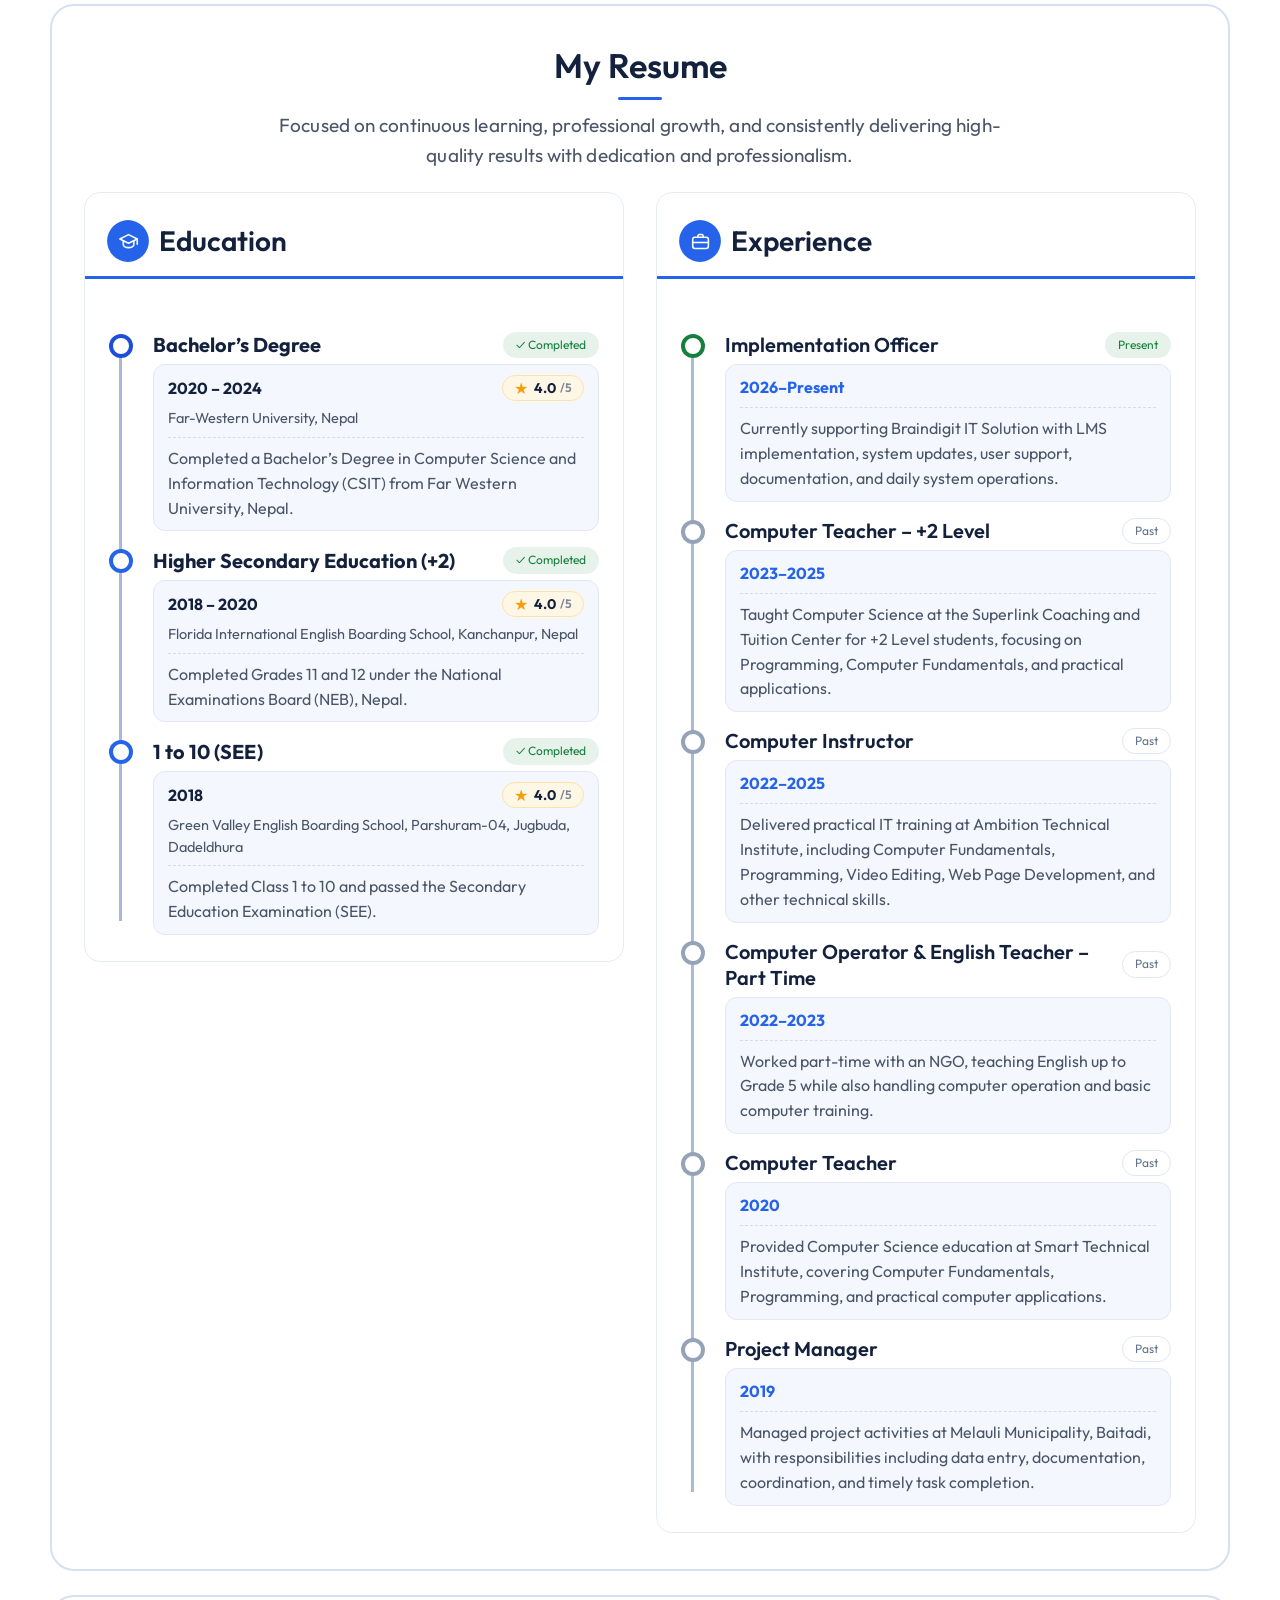
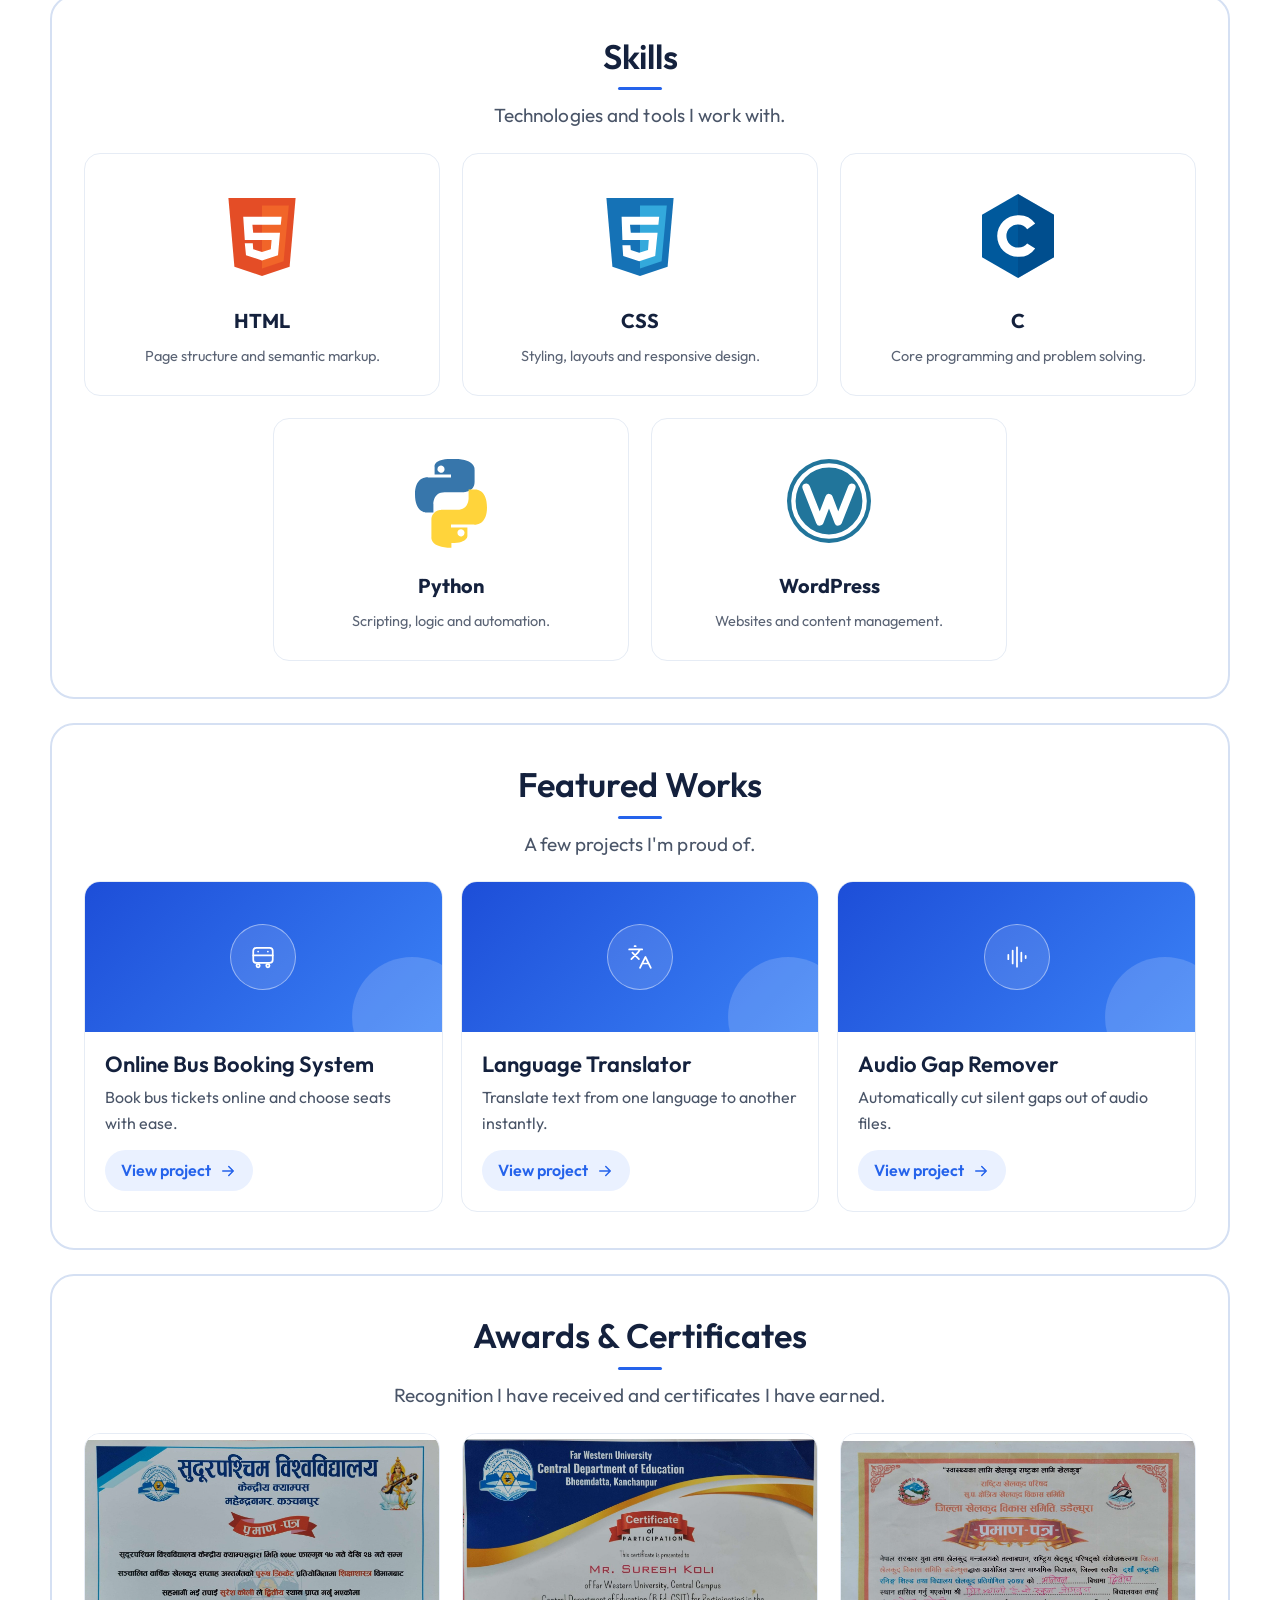
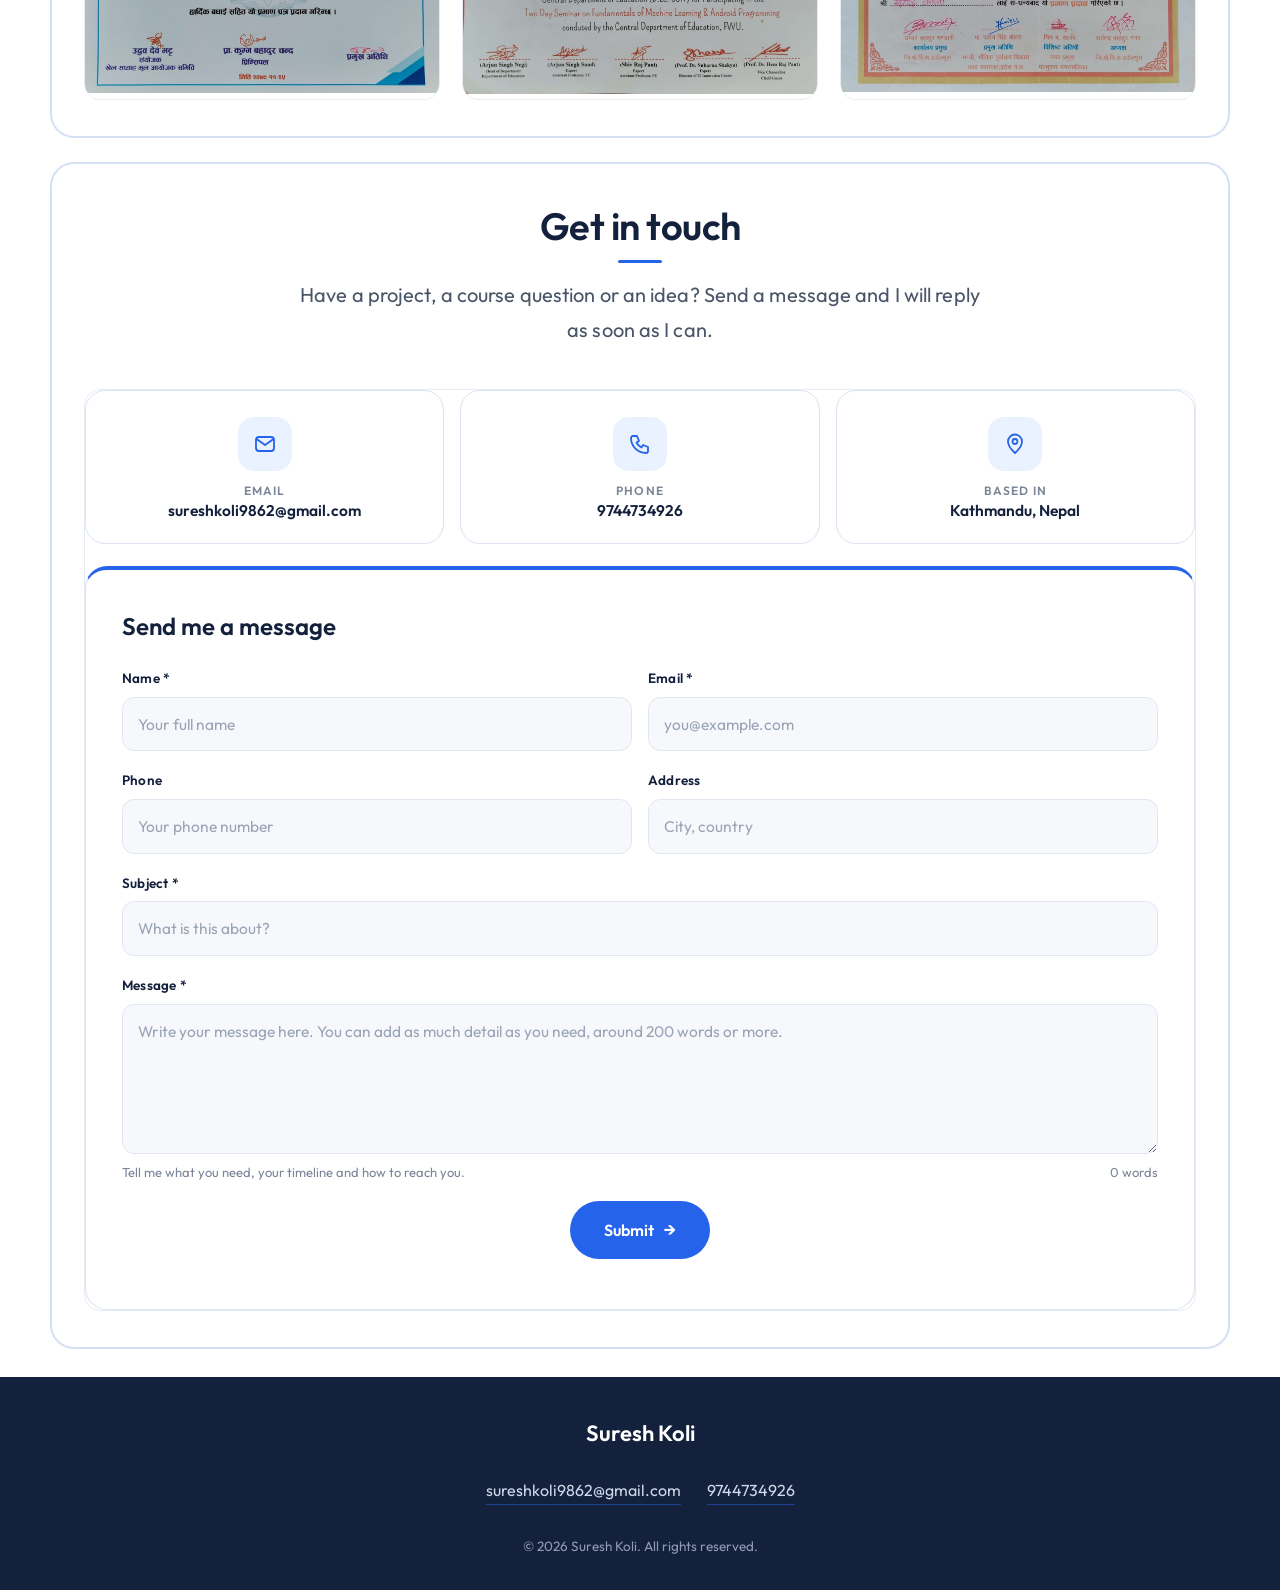
==== commit 7913247c: "Update profile image path in index.html" ====
--- a/index.html
+++ b/index.html
@@ -32,7 +32,7 @@
  <section class="hero" id="about">
   <div class="hero-grid">
    <div class="left box">
-    <div class="photo"><div class="hept"><img src="image/profile.png" alt="Photo of Suresh Koli"><svg class="hb" viewBox="0 0 100 100" preserveAspectRatio="none" aria-hidden="true"><defs><linearGradient id="hg" x1="0" y1="0" x2="1" y2="1"><stop offset="0" stop-color="#3b82f6"/><stop offset=".55" stop-color="#2563eb"/><stop offset="1" stop-color="#ff6fb5"/></linearGradient></defs><polygon points="50,0 89.1,19.8 100,64.3 71.7,100 28.3,100 0,64.3 10.9,19.8" fill="none" stroke="url(#hg)" stroke-width="6" stroke-linejoin="round" vector-effect="non-scaling-stroke"/></svg></div></div>
+    <div class="photo"><div class="hept"><img src="images/profile.png" alt="Photo of Suresh Koli"><svg class="hb" viewBox="0 0 100 100" preserveAspectRatio="none" aria-hidden="true"><defs><linearGradient id="hg" x1="0" y1="0" x2="1" y2="1"><stop offset="0" stop-color="#3b82f6"/><stop offset=".55" stop-color="#2563eb"/><stop offset="1" stop-color="#ff6fb5"/></linearGradient></defs><polygon points="50,0 89.1,19.8 100,64.3 71.7,100 28.3,100 0,64.3 10.9,19.8" fill="none" stroke="url(#hg)" stroke-width="6" stroke-linejoin="round" vector-effect="non-scaling-stroke"/></svg></div></div>
     <h1>Suresh Koli</h1>
     <div class="hero-cta">
      <a class="hbtn hire" href="#resume">Hire me</a>
@@ -135,9 +135,9 @@
   <p class="sub">Recognition I have received and certificates I have earned.</p>
   <div class="sec-box">
   <div class="cert-up-grid">
-    <article class="cert-up"><div class="up-frame has"><img src="image/certificate-1.jpg" alt="Volleyball second place certificate, District Sports Development Committee, Dadeldhura"></div></article>
-    <article class="cert-up"><div class="up-frame has"><img src="image/certificate-2.jpg" alt="Certificate of Participation, Two Day Seminar on Fundamentals of Machine Learning and Android Programming, Far Western University"></div></article>
-    <article class="cert-up"><div class="up-frame has"><img src="image/certificate-3.jpg" alt="Cricket second place certificate, Far Western University Central Campus"></div></article>
+    <article class="cert-up"><div class="up-frame has"><img src="images/certificate-1.jpg" alt="Volleyball second place certificate, District Sports Development Committee, Dadeldhura"></div></article>
+    <article class="cert-up"><div class="up-frame has"><img src="images/certificate-2.jpg" alt="Certificate of Participation, Two Day Seminar on Fundamentals of Machine Learning and Android Programming, Far Western University"></div></article>
+    <article class="cert-up"><div class="up-frame has"><img src="images/certificate-3.jpg" alt="Cricket second place certificate, Far Western University Central Campus"></div></article>
   </div>
   </div>
  </section>
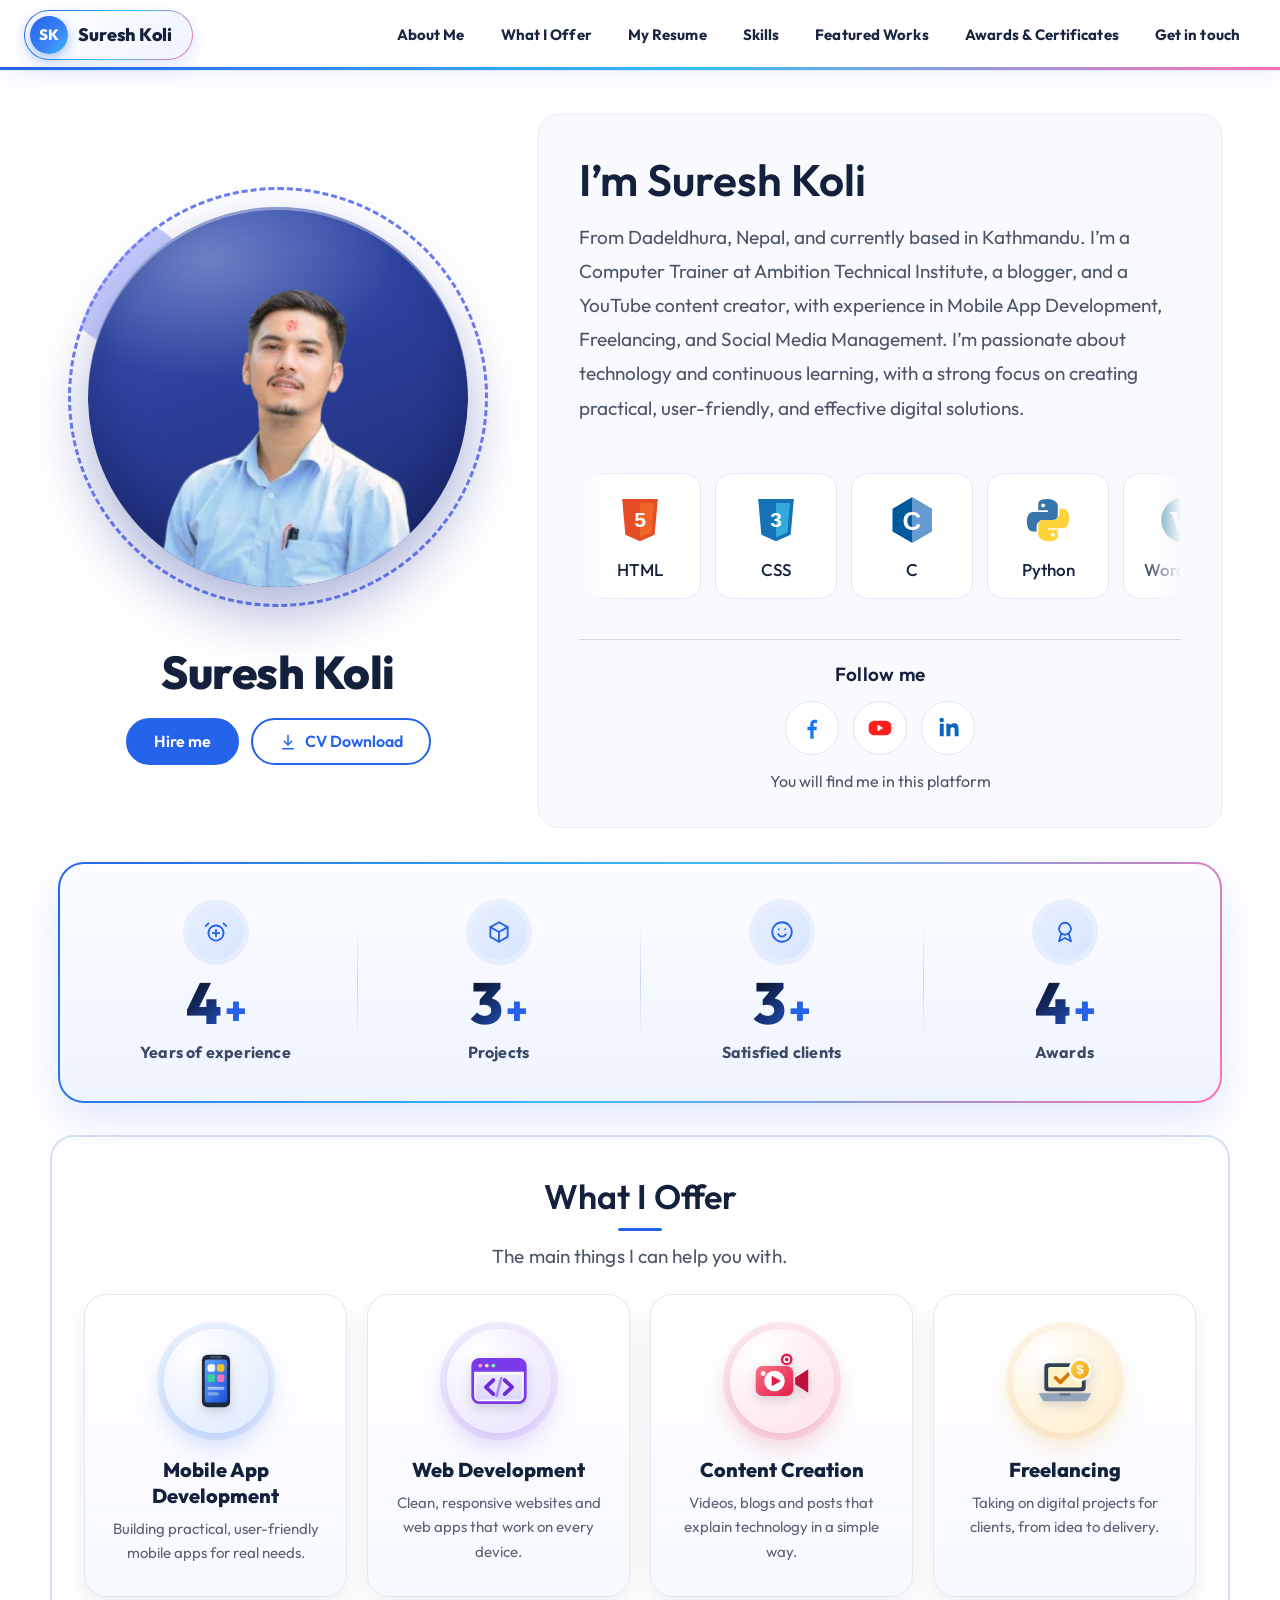
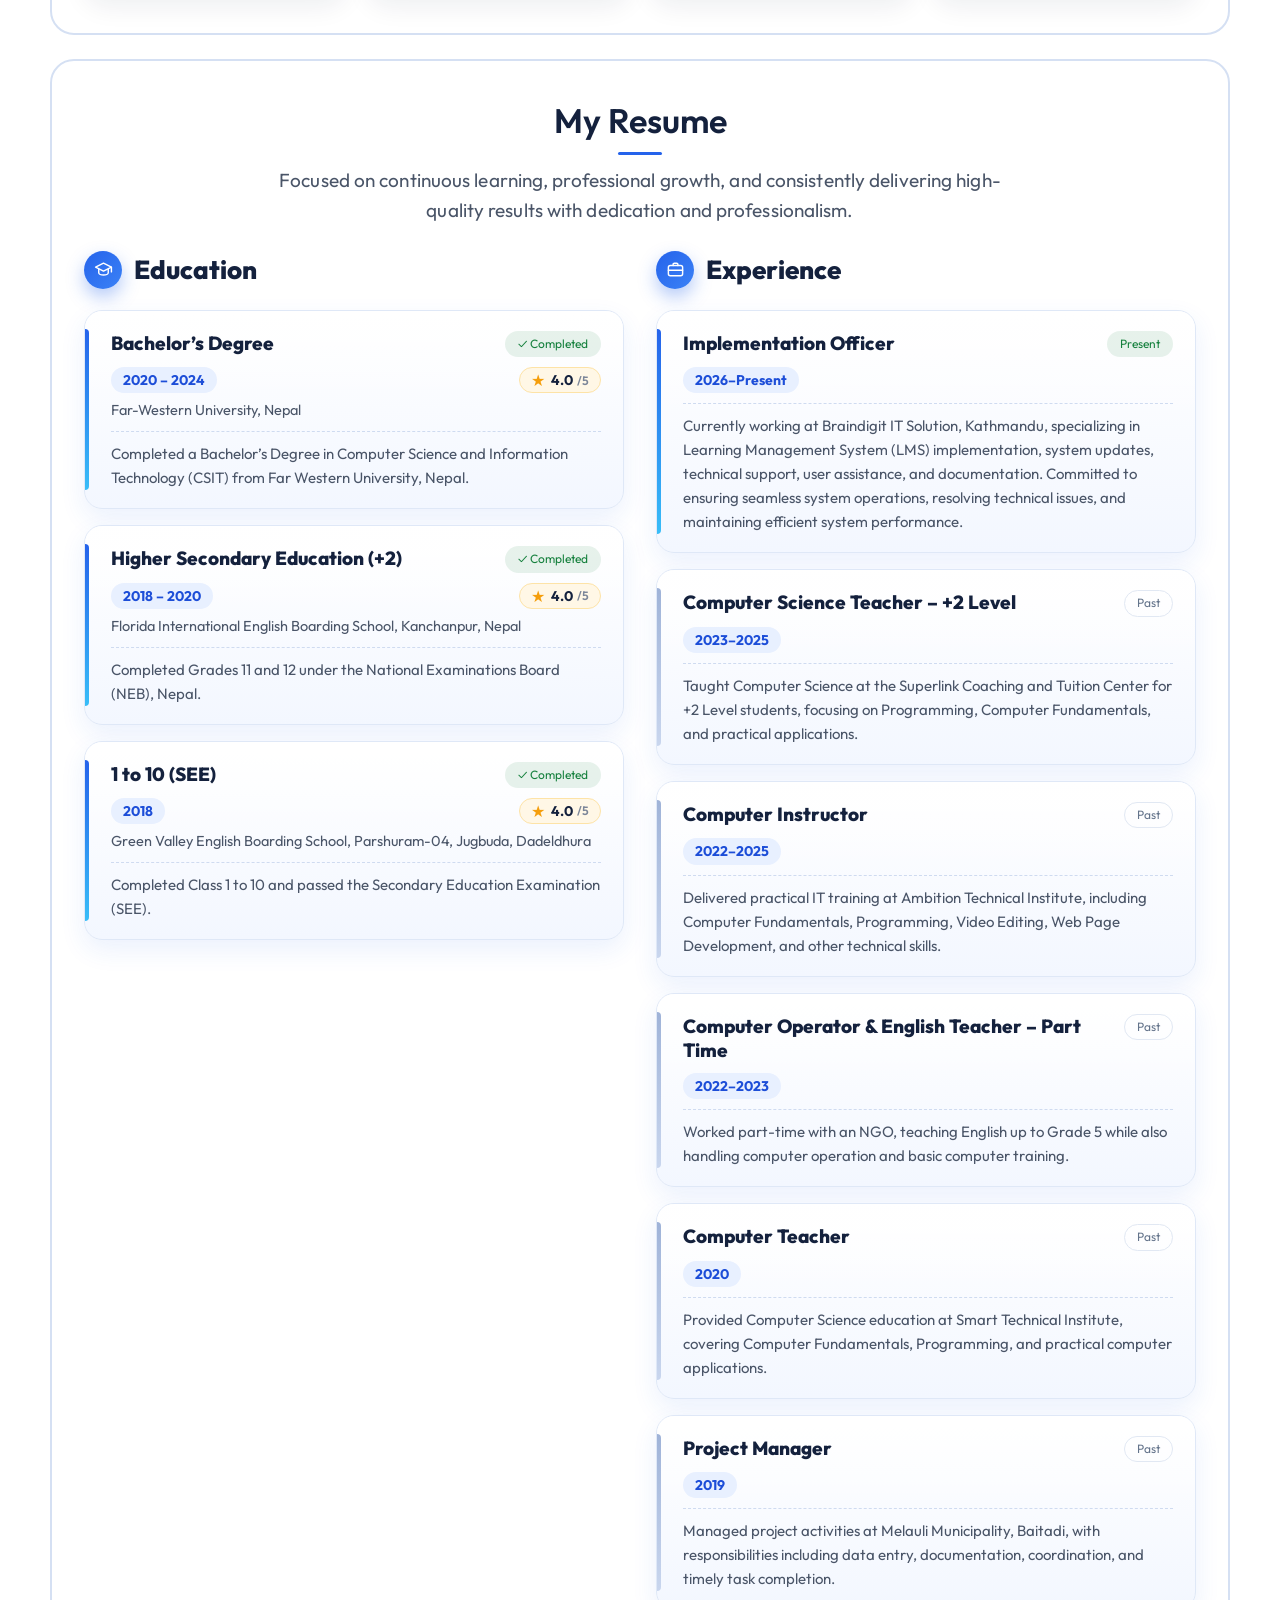
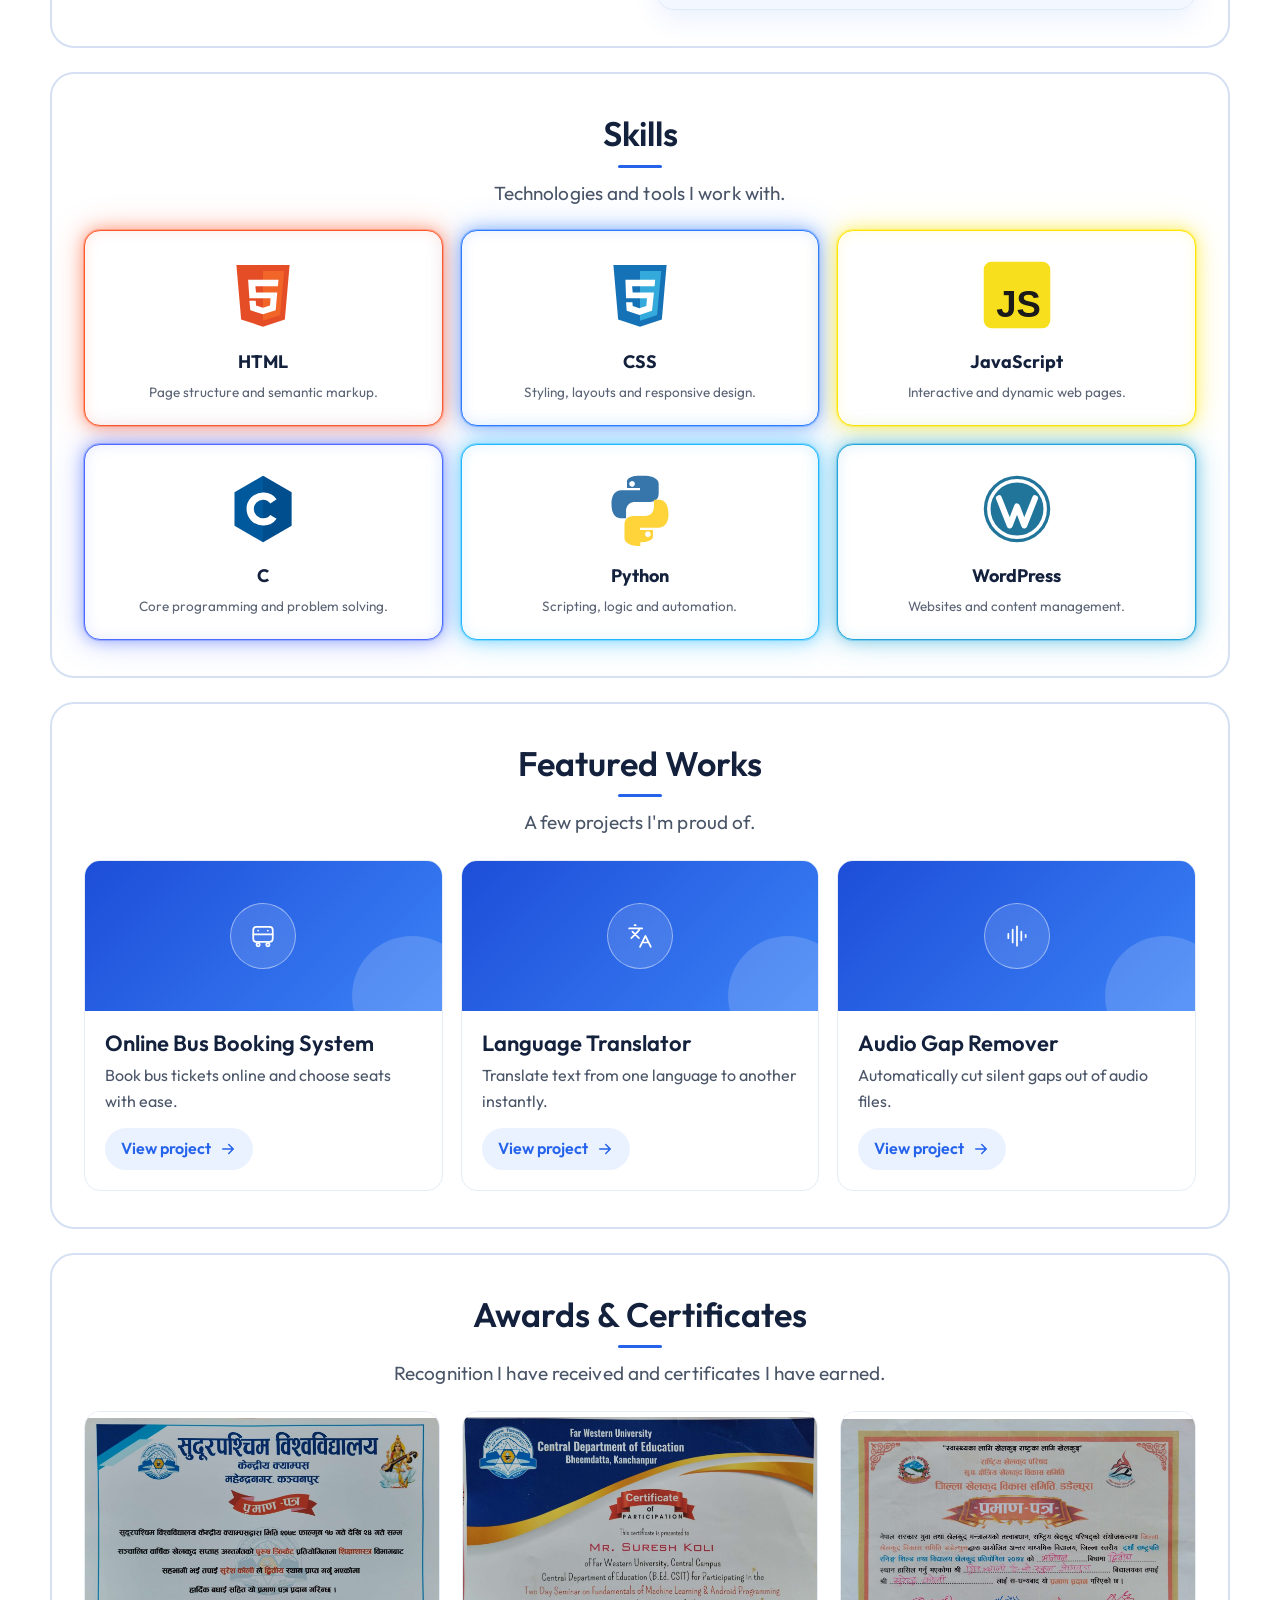
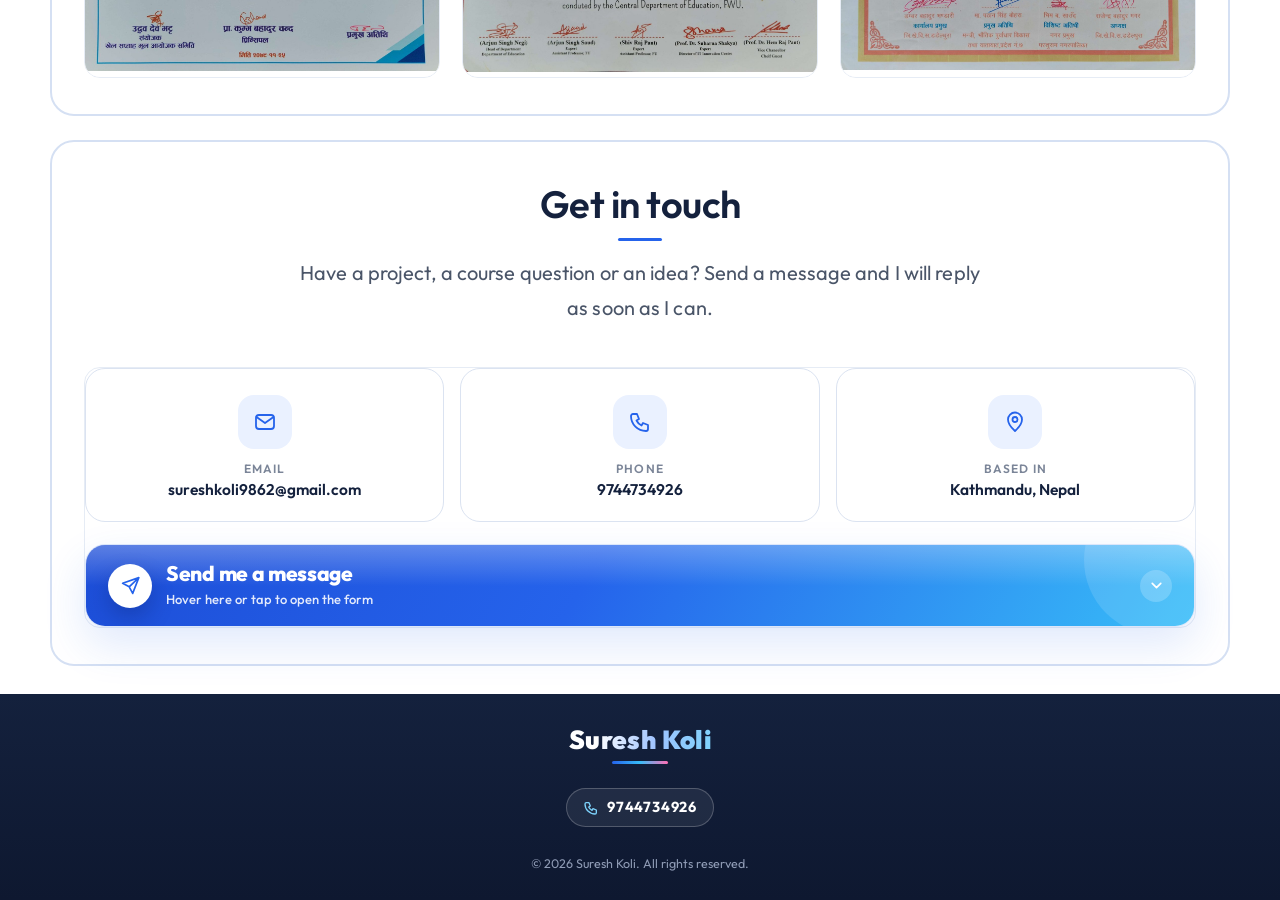
==== commit 6b63797e: "Add files via upload" ====
--- a/index.html
+++ b/index.html
@@ -45,15 +45,16 @@
     <div class="followbox">
      <p class="flabel">Follow me</p>
      <div class="socials">
-      <a class="sbtn" style="--brand:#1877f2" href="https://facebook.com/" target="_blank" rel="noopener" aria-label="Facebook"><i><svg viewBox="0 0 32 32" width="26" height="26" fill="currentColor" aria-hidden="true"><path d="M17.5 26v-8h2.7l.4-3.2h-3.1v-2c0-.9.3-1.5 1.6-1.5h1.7V8.4c-.3 0-1.3-.1-2.4-.1-2.4 0-4 1.5-4 4.1v2.4H11.7V18h2.7v8z"/></svg></i><span>Facebook</span></a>
-      <a class="sbtn" style="--brand:#ff1f1f" href="https://youtube.com/" target="_blank" rel="noopener" aria-label="YouTube"><i><svg viewBox="0 0 32 32" width="28" height="28" fill="currentColor" aria-hidden="true"><path fill-rule="evenodd" d="M9 7h14a7 7 0 0 1 7 7v4a7 7 0 0 1-7 7H9a7 7 0 0 1-7-7v-4a7 7 0 0 1 7-7zm4 5v8l7-4z"/></svg></i><span>YouTube</span></a>
+      <a class="sbtn" style="--brand:#1877f2" href="https://www.facebook.com/anzelko.princema" target="_blank" rel="noopener" aria-label="Facebook"><i><svg viewBox="0 0 32 32" width="26" height="26" fill="currentColor" aria-hidden="true"><path d="M17.5 26v-8h2.7l.4-3.2h-3.1v-2c0-.9.3-1.5 1.6-1.5h1.7V8.4c-.3 0-1.3-.1-2.4-.1-2.4 0-4 1.5-4 4.1v2.4H11.7V18h2.7v8z"/></svg></i><span>Facebook</span></a>
+      <a class="sbtn" style="--brand:#ff1f1f" href="https://www.youtube.com/@ExploreSuresh26" target="_blank" rel="noopener" aria-label="YouTube"><i><svg viewBox="0 0 32 32" width="28" height="28" fill="currentColor" aria-hidden="true"><path fill-rule="evenodd" d="M9 7h14a7 7 0 0 1 7 7v4a7 7 0 0 1-7 7H9a7 7 0 0 1-7-7v-4a7 7 0 0 1 7-7zm4 5v8l7-4z"/></svg></i><span>YouTube</span></a>
+      <a class="sbtn" style="--brand:#0a66c2" href="https://np.linkedin.com/in/suresh-koli-970601396" target="_blank" rel="noopener" aria-label="LinkedIn"><i><svg viewBox="0 0 32 32" width="26" height="26" fill="currentColor" aria-hidden="true"><path d="M9.1 12.4h3.3V23H9.1zM10.7 7.3a1.9 1.9 0 1 1 0 3.8 1.9 1.9 0 0 1 0-3.8zM14.5 12.4h3.1v1.5c.5-.9 1.6-1.8 3.3-1.8 3.4 0 4 2.2 4 5.100V23h-3.300v-5c0-1.200 0-2.700-1.700-2.700s-1.900 1.300-1.900 2.600V23h-3.300z"/></svg></i><span>LinkedIn</span></a>
      </div>
      <p class="fcap">You will find me in this platform</p>
     </div>
    </div>
   </div>
   <div class="stats">
-   <div class="stat"><svg class="si" viewBox="0 0 24 24" fill="none" stroke="currentColor" stroke-width="1.7" stroke-linecap="round" stroke-linejoin="round" aria-hidden="true"><circle cx="12" cy="13" r="7"/><path d="M12 10v6M9 13h6M5 4 2.5 6.5M19 4l2.5 2.5"/></svg><b>5<em>+</em></b><span>Years of experience</span></div><div class="stat"><svg class="si" viewBox="0 0 24 24" fill="none" stroke="currentColor" stroke-width="1.7" stroke-linecap="round" stroke-linejoin="round" aria-hidden="true"><path d="M12 3 4 7.5v9L12 21l8-4.5v-9z"/><path d="M4 7.5 12 12l8-4.5M12 12v9"/></svg><b>3</b><span>Projects</span></div><div class="stat"><svg class="si" viewBox="0 0 24 24" fill="none" stroke="currentColor" stroke-width="1.7" stroke-linecap="round" stroke-linejoin="round" aria-hidden="true"><circle cx="12" cy="12" r="9"/><path d="M8.5 14c.9 1.5 2.1 2.2 3.5 2.2s2.6-.7 3.5-2.2M9 9.5h.01M15 9.5h.01"/></svg><b>3</b><span>Satisfied clients</span></div><div class="stat"><svg class="si" viewBox="0 0 24 24" fill="none" stroke="currentColor" stroke-width="1.7" stroke-linecap="round" stroke-linejoin="round" aria-hidden="true"><circle cx="12" cy="9" r="5.5"/><path d="m8.5 13.5-2 7 5.5-3 5.5 3-2-7"/></svg><b>3</b><span>Awards</span></div>
+   <div class="stat"><svg class="si" viewBox="0 0 24 24" fill="none" stroke="currentColor" stroke-width="1.7" stroke-linecap="round" stroke-linejoin="round" aria-hidden="true"><circle cx="12" cy="13" r="7"/><path d="M12 10v6M9 13h6M5 4 2.5 6.5M19 4l2.5 2.5"/></svg><b>4<em>+</em></b><span>Years of experience</span></div><div class="stat"><svg class="si" viewBox="0 0 24 24" fill="none" stroke="currentColor" stroke-width="1.7" stroke-linecap="round" stroke-linejoin="round" aria-hidden="true"><path d="M12 3 4 7.5v9L12 21l8-4.5v-9z"/><path d="M4 7.5 12 12l8-4.5M12 12v9"/></svg><b>3<em>+</em></b><span>Projects</span></div><div class="stat"><svg class="si" viewBox="0 0 24 24" fill="none" stroke="currentColor" stroke-width="1.7" stroke-linecap="round" stroke-linejoin="round" aria-hidden="true"><circle cx="12" cy="12" r="9"/><path d="M8.5 14c.9 1.5 2.1 2.2 3.5 2.2s2.6-.7 3.5-2.2M9 9.5h.01M15 9.5h.01"/></svg><b>3<em>+</em></b><span>Satisfied clients</span></div><div class="stat"><svg class="si" viewBox="0 0 24 24" fill="none" stroke="currentColor" stroke-width="1.7" stroke-linecap="round" stroke-linejoin="round" aria-hidden="true"><circle cx="12" cy="9" r="5.5"/><path d="m8.5 13.5-2 7 5.5-3 5.5 3-2-7"/></svg><b>4<em>+</em></b><span>Awards</span></div>
   </div>
  </section>
 
@@ -62,7 +63,7 @@
   <p class="sub">The main things I can help you with.</p>
   <div class="sec-box">
   <div class="offer-grid">
-   <article class="offer"><span class="offer-no">01</span><div class="offer-ico"><svg viewBox="0 0 24 24" fill="none" stroke="currentColor" stroke-width="1.8" stroke-linecap="round" stroke-linejoin="round" aria-hidden="true"><rect x="7" y="2.5" width="10" height="19" rx="2.5"/><path d="M10.5 18h3"/></svg></div><h3>Mobile App Development</h3><p>Building practical, user-friendly mobile apps for real needs.</p></article><article class="offer"><span class="offer-no">02</span><div class="offer-ico"><svg viewBox="0 0 24 24" fill="none" stroke="currentColor" stroke-width="1.8" stroke-linecap="round" stroke-linejoin="round" aria-hidden="true"><circle cx="12" cy="12" r="9"/><path d="M3 12h18M12 3c3.2 3.5 3.2 14.5 0 18M12 3c-3.2 3.5-3.2 14.5 0 18"/></svg></div><h3>Web Development</h3><p>Clean, responsive websites and web apps that work on every device.</p></article><article class="offer"><span class="offer-no">03</span><div class="offer-ico"><svg viewBox="0 0 24 24" fill="none" stroke="currentColor" stroke-width="1.8" stroke-linecap="round" stroke-linejoin="round" aria-hidden="true"><rect x="3" y="5" width="18" height="14" rx="3.5"/><path d="m10 9.5 5 2.5-5 2.5z"/></svg></div><h3>Content Creation</h3><p>Videos, blogs and posts that explain technology in a simple way.</p></article><article class="offer"><span class="offer-no">04</span><div class="offer-ico"><svg viewBox="0 0 24 24" fill="none" stroke="currentColor" stroke-width="1.8" stroke-linecap="round" stroke-linejoin="round" aria-hidden="true"><rect x="3" y="7" width="18" height="13" rx="2.5"/><path d="M9 7V5.5A1.5 1.5 0 0 1 10.5 4h3A1.5 1.5 0 0 1 15 5.5V7M3 13h18"/></svg></div><h3>Freelancing</h3><p>Taking on digital projects for clients, from idea to delivery.</p></article>
+   <article class="offer"><div class="offer-ico"><svg viewBox="0 0 64 64" aria-hidden="true"><defs><linearGradient id="ph1" x1="0" y1="0" x2="1" y2="1"><stop offset="0" stop-color="#60a5fa"/><stop offset="1" stop-color="#1d4ed8"/></linearGradient></defs><rect x="17" y="4" width="30" height="56" rx="6" fill="#1e293b"/><rect x="20" y="9" width="24" height="46" rx="3" fill="url(#ph1)"/><rect x="26" y="5.5" width="12" height="2.2" rx="1.1" fill="#475569"/><rect x="23" y="14" width="8" height="8" rx="2.2" fill="#fff" opacity=".95"/><rect x="33" y="14" width="8" height="8" rx="2.2" fill="#fbbf24"/><rect x="23" y="25" width="8" height="8" rx="2.2" fill="#34d399"/><rect x="33" y="25" width="8" height="8" rx="2.2" fill="#f472b6"/><rect x="23" y="38" width="18" height="3.4" rx="1.7" fill="#fff" opacity=".55"/><rect x="23" y="44" width="12" height="3.4" rx="1.7" fill="#fff" opacity=".35"/></svg></div><h3>Mobile App Development</h3><p>Building practical, user-friendly mobile apps for real needs.</p></article><article class="offer"><div class="offer-ico"><svg viewBox="0 0 64 64" aria-hidden="true"><defs><linearGradient id="wb1" x1="0" y1="0" x2="0" y2="1"><stop offset="0" stop-color="#ede9fe"/><stop offset="1" stop-color="#ddd6fe"/></linearGradient></defs><rect x="4" y="9" width="56" height="46" rx="7" fill="#fff" stroke="#7c3aed" stroke-width="3"/><path d="M4 16a7 7 0 0 1 7-7h42a7 7 0 0 1 7 7v6H4z" fill="#7c3aed"/><circle cx="12" cy="15.5" r="2" fill="#fca5a5"/><circle cx="19" cy="15.5" r="2" fill="#fde68a"/><circle cx="26" cy="15.5" r="2" fill="#86efac"/><rect x="7" y="25" width="50" height="27" rx="3" fill="url(#wb1)"/><path d="M26 31 18 38.5 26 46" fill="none" stroke="#6d28d9" stroke-width="4" stroke-linecap="round" stroke-linejoin="round"/><path d="M38 31 46 38.5 38 46" fill="none" stroke="#6d28d9" stroke-width="4" stroke-linecap="round" stroke-linejoin="round"/><path d="M34.5 29 29.5 48" stroke="#a78bfa" stroke-width="3" stroke-linecap="round"/></svg></div><h3>Web Development</h3><p>Clean, responsive websites and web apps that work on every device.</p></article><article class="offer"><div class="offer-ico"><svg viewBox="0 0 64 64" aria-hidden="true"><defs><linearGradient id="cc1" x1="0" y1="0" x2="1" y2="1"><stop offset="0" stop-color="#fb7185"/><stop offset="1" stop-color="#e11d48"/></linearGradient></defs><rect x="4" y="16" width="40" height="32" rx="7" fill="url(#cc1)"/><path d="M46 28.5 60 19.5v25L46 35.5z" fill="#be123c"/><circle cx="24" cy="32" r="11" fill="#fff"/><path d="M21 26.5v11l10-5.5z" fill="#e11d48"/><circle cx="12" cy="24" r="2.6" fill="#fff" opacity=".9"/><circle cx="37" cy="9" r="5" fill="#fff" stroke="#e11d48" stroke-width="2.5"/><circle cx="37" cy="9" r="2" fill="#e11d48"/></svg></div><h3>Content Creation</h3><p>Videos, blogs and posts that explain technology in a simple way.</p></article><article class="offer"><div class="offer-ico"><svg viewBox="0 0 64 64" aria-hidden="true"><defs><linearGradient id="fl1" x1="0" y1="0" x2="1" y2="1"><stop offset="0" stop-color="#fcd34d"/><stop offset="1" stop-color="#f59e0b"/></linearGradient></defs><rect x="10" y="13" width="44" height="30" rx="4" fill="#334155"/><rect x="14" y="17" width="36" height="22" rx="2" fill="#fef3c7"/><path d="M22 28.5l5 5 10-10" fill="none" stroke="#d97706" stroke-width="4" stroke-linecap="round" stroke-linejoin="round"/><path d="M4 45h56l-4 7a3 3 0 0 1-2.6 1.5H10.6A3 3 0 0 1 8 52z" fill="#94a3b8"/><rect x="26" y="45" width="12" height="2.6" rx="1.3" fill="#64748b"/><circle cx="48" cy="20" r="11" fill="url(#fl1)" stroke="#fff" stroke-width="2.5"/><text x="48" y="25" text-anchor="middle" font-size="14" font-weight="800" fill="#fff" font-family="Arial,sans-serif">$</text></svg></div><h3>Freelancing</h3><p>Taking on digital projects for clients, from idea to delivery.</p></article>
   </div>
   </div>
  </section>
@@ -87,8 +88,8 @@
     <h3 class="rs-title"><span class="rs-ico"><svg viewBox="0 0 24 24" fill="none" stroke="currentColor" stroke-width="1.8" stroke-linecap="round" stroke-linejoin="round" aria-hidden="true"><rect x="3" y="7" width="18" height="13" rx="2.5"/><path d="M9 7V5.5A1.5 1.5 0 0 1 10.5 4h3A1.5 1.5 0 0 1 15 5.5V7M3 13h18"/></svg></span>Experience</h3>
     <ol class="tline">
       <li class="tl-it now"><div class="tl-head"><h4>Implementation Officer</h4><span class="tl-pill now">Present</span></div>
-       <div class="ed-meta"><div class="ed-top"><span class="ed-date">2026–Present</span></div><p class="ed-desc">Currently supporting Braindigit IT Solution with LMS implementation, system updates, user support, documentation, and daily system operations.</p></div></li>
-      <li class="tl-it past"><div class="tl-head"><h4>Computer Teacher – +2 Level</h4><span class="tl-pill ">Past</span></div>
+       <div class="ed-meta"><div class="ed-top"><span class="ed-date">2026–Present</span></div><p class="ed-desc">Currently working at Braindigit IT Solution, Kathmandu, specializing in Learning Management System (LMS) implementation, system updates, technical support, user assistance, and documentation. Committed to ensuring seamless system operations, resolving technical issues, and maintaining efficient system performance.</p></div></li>
+      <li class="tl-it past"><div class="tl-head"><h4>Computer Science Teacher – +2 Level</h4><span class="tl-pill ">Past</span></div>
        <div class="ed-meta"><div class="ed-top"><span class="ed-date">2023–2025</span></div><p class="ed-desc">Taught Computer Science at the Superlink Coaching and Tuition Center for +2 Level students, focusing on Programming, Computer Fundamentals, and practical applications.</p></div></li>
       <li class="tl-it past"><div class="tl-head"><h4>Computer Instructor</h4><span class="tl-pill ">Past</span></div>
        <div class="ed-meta"><div class="ed-top"><span class="ed-date">2022–2025</span></div><p class="ed-desc">Delivered practical IT training at Ambition Technical Institute, including Computer Fundamentals, Programming, Video Editing, Web Page Development, and other technical skills.</p></div></li>
@@ -111,6 +112,7 @@
   <div class="skill-grid">
    <div class="skill" style="--c:#e44d26"><span class="skill-ico"><svg viewBox="0 0 24 24" aria-hidden="true"><path d="M3.6 2.5h16.8l-1.5 17.2L12 22l-6.9-2.3z" fill="#E44D26"/><path d="M12 4.4v15.7l5.4-1.8 1.3-13.9z" fill="#F16529"/><path d="M7.3 7.2h9.6l-.2 2H9.6l.2 2h6.7l-.5 5.6-4 1.3-4-1.3-.3-3h2l.1 1.5 2.2.7 2.2-.7.2-2.3H7.7z" fill="#fff"/></svg></span><h3>HTML</h3><p>Page structure and semantic markup.</p></div>
    <div class="skill" style="--c:#2965f1"><span class="skill-ico"><svg viewBox="0 0 24 24" aria-hidden="true"><path d="M3.6 2.5h16.8l-1.5 17.2L12 22l-6.9-2.3z" fill="#1572B6"/><path d="M12 4.4v15.7l5.4-1.8 1.3-13.9z" fill="#33A9DC"/><path d="M7.4 7.2h9.4l-.2 2H9.5l.2 2h6.7l-.6 5.8-4 1.3-4-1.3-.2-2.7h2l.1 1.2 2.1.7 2.2-.7.2-2.5H7.6z" fill="#fff"/></svg></span><h3>CSS</h3><p>Styling, layouts and responsive design.</p></div>
+   <div class="skill" style="--c:#f7df1e"><span class="skill-ico"><svg viewBox="0 0 24 24" aria-hidden="true"><rect x="1.5" y="1.5" width="21" height="21" rx="2.5" fill="#F7DF1E"/><text x="12.5" y="19" text-anchor="middle" font-size="11.5" font-weight="800" fill="#1a1a1a" font-family="Arial,sans-serif">JS</text></svg></span><h3>JavaScript</h3><p>Interactive and dynamic web pages.</p></div>
    <div class="skill" style="--c:#5c6bc0"><span class="skill-ico"><svg viewBox="0 0 24 24" aria-hidden="true"><path d="M12 1.5l9 5.2v10.6l-9 5.2-9-5.2V6.7z" fill="#00599C"/><path d="M12 1.5l9 5.2v10.6l-9 5.2z" fill="#004482" opacity=".5"/><path d="M16.3 8.9A5 5 0 0 0 12 6.8a5.2 5.2 0 1 0 0 10.4 5 5 0 0 0 4.3-2.1l-2-1.2A2.8 2.8 0 0 1 12 14.9a2.9 2.9 0 1 1 0-5.8c1 0 1.8.5 2.3 1.2z" fill="#fff"/></svg></span><h3>C</h3><p>Core programming and problem solving.</p></div>
    <div class="skill" style="--c:#3776ab"><span class="skill-ico"><svg viewBox="0 0 24 24" aria-hidden="true"><path d="M11.9 1.5C7.6 1.5 7.9 3.4 7.9 3.4v2h4.1v.7H6.3S3 5.7 3 10.4c0 4.7 2.9 4.5 2.9 4.5h1.7v-2.2s-.1-2.9 2.8-2.9h4.8s2.7 0 2.7-2.6V4.2s.4-2.7-5-2.7zM9.2 3.2a.9.9 0 1 1 0 1.700.9.9 0 0 1 0-1.700z" fill="#3776AB"/><path d="M12.1 22.5c4.300 0 4-1.900 4-1.900v-2h-4.100v-.7h5.700s3.300.4 3.300-4.300c0-4.700-2.900-4.500-2.900-4.500h-1.700v2.200s.1 2.900-2.800 2.900H9.800s-2.700 0-2.700 2.600v4.200s-.4 2.700 5 2.700zm2.700-1.700a.9.9 0 1 1 0-1.700.9.9 0 0 1 0 1.700z" fill="#FFD43B"/></svg></span><h3>Python</h3><p>Scripting, logic and automation.</p></div>
    <div class="skill" style="--c:#21759b"><span class="skill-ico"><svg viewBox="0 0 24 24" aria-hidden="true"><circle cx="12" cy="12" r="10.5" fill="#21759B"/><circle cx="12" cy="12" r="8.9" fill="none" stroke="#fff" stroke-width="1.1"/><path d="M6.3 8.6l3.4 8.6 2.3-6 2.3 6 3.4-8.6" fill="none" stroke="#fff" stroke-width="1.9" stroke-linecap="round" stroke-linejoin="round"/></svg></span><h3>WordPress</h3><p>Websites and content management.</p></div>
@@ -155,6 +157,13 @@
      <div class="cline"><span class="ci"><svg viewBox="0 0 24 24" fill="none" stroke="currentColor" stroke-width="1.8" stroke-linecap="round" stroke-linejoin="round" aria-hidden="true" width="22" height="22"><path d="M12 21s7-6.2 7-11.5A7 7 0 0 0 5 9.5C5 14.8 12 21 12 21z"/><circle cx="12" cy="9.5" r="2.5"/></svg></span><span><small>Based in</small><b>Kathmandu, Nepal</b></span></div>
     </div>
    </div>
+   <div class="msgpanel" id="msgpanel">
+    <button class="msghead" type="button" id="msghead" aria-expanded="false" aria-controls="msgbody">
+     <span class="msgico"><svg viewBox="0 0 24 24" fill="none" stroke="currentColor" stroke-width="1.9" stroke-linecap="round" stroke-linejoin="round" aria-hidden="true"><path d="M21.5 3 10.5 13.5M21.5 3l-7 18-4-7.500-7.500-4z"/></svg></span>
+     <span class="msgtxt"><b>Send me a message</b><small>Hover here or tap to open the form</small></span>
+     <span class="msgchev"><svg viewBox="0 0 24 24" fill="none" stroke="currentColor" stroke-width="2.4" stroke-linecap="round" stroke-linejoin="round" aria-hidden="true"><path d="m6 9 6 6 6-6"/></svg></span>
+    </button>
+    <div class="msgbody" id="msgbody"><div class="msginner">
    <form class="box tform" id="tform" autocomplete="on">
     <div class="fld"><label for="f-name">Name *</label><input id="f-name" name="name" type="text" placeholder="Your full name" autocomplete="name" required></div>
     <div class="fld"><label for="f-email">Email *</label><input id="f-email" name="email" type="email" placeholder="you@example.com" autocomplete="email" required></div>
@@ -164,6 +173,8 @@
     <div class="fld full"><label for="f-message">Message *</label><textarea id="f-message" name="message" rows="10" maxlength="3000" placeholder="Write your message here. You can add as much detail as you need, around 200 words or more." required></textarea><div class="fmeta"><span>Tell me what you need, your timeline and how to reach you.</span><span id="wc">0 words</span></div></div>
     <div class="fld full tact"><button class="btn main" type="submit">Submit</button><p class="tnote" id="tnote" role="status"></p></div>
    </form>
+    </div></div>
+   </div>
   </div>
  </section>
 
@@ -184,7 +195,7 @@
 <footer>
  <div class="ft">
   <p class="ft-name">Suresh Koli</p>
-  <div class="ft-links"><a href="mailto:sureshkoli9862@gmail.com">sureshkoli9862@gmail.com</a><a href="tel:+9779744734926">9744734926</a></div>
+  <div class="ft-links"><a href="tel:+9779744734926"><svg viewBox="0 0 24 24" fill="none" stroke="currentColor" stroke-width="2" stroke-linecap="round" stroke-linejoin="round" aria-hidden="true"><path d="M5 4h4l2 5-2.5 1.5a11 11 0 0 0 5 5L15 13l5 2v4a2 2 0 0 1-2 2A15 15 0 0 1 3 6a2 2 0 0 1 2-2z"/></svg>9744734926</a></div>
   <p class="ft-copy">© 2026 Suresh Koli. All rights reserved.</p>
  </div>
 </footer>
--- a/style.css
+++ b/style.css
@@ -1373,3 +1373,189 @@
 .anim .offer:nth-child(even) p,.anim #skills .skill:nth-child(even) p{transform:translateX(34px)}
 .anim .offer.in p,.anim #skills .skill.in p{opacity:1;transform:none}
 @media (prefers-reduced-motion:reduce){.anim .offer p,.anim #skills .skill p{opacity:1!important;transform:none!important;transition:none!important}}
+
+/* mine: JavaScript added (6 skills, 3 per row) + slightly smaller skill cards */
+#skills .skill-grid{grid-template-columns:repeat(6,1fr);gap:18px}
+#skills .skill,#skills .skill:nth-child(4),#skills .skill:nth-child(5){grid-column:span 2}
+#skills .skill{padding:26px 16px 22px}
+#skills .skill-ico,#skills .skill-ico svg{width:76px;height:76px}
+#skills .skill h3{margin:14px 0 4px;font-size:18px}
+#skills .skill p{font-size:13.5px;line-height:1.55}
+@media (max-width:760px){#skills .skill-grid{grid-template-columns:1fr 1fr;gap:12px}#skills .skill,#skills .skill:nth-child(4),#skills .skill:nth-child(5){grid-column:auto;width:auto;justify-self:stretch}#skills .skill{padding:20px 10px 18px}#skills .skill-ico,#skills .skill-ico svg{width:62px;height:62px}#skills .skill h3{font-size:16px}}
+.sbtn:nth-child(3) svg{width:38px;height:38px}
+/* mine: neon box in each skill's own color */
+#skills .skill:nth-child(1){--c:#ff5a2c!important}
+#skills .skill:nth-child(2){--c:#2f7bff!important}
+#skills .skill:nth-child(3){--c:#ffe600!important}
+#skills .skill:nth-child(4){--c:#4d6bff!important}
+#skills .skill:nth-child(5){--c:#22b8ff!important}
+#skills .skill:nth-child(6){--c:#21a5d8!important}
+#skills .skill{border:1.5px solid var(--c);box-shadow:0 0 0 1px color-mix(in srgb,var(--c) 35%,transparent),0 0 16px color-mix(in srgb,var(--c) 55%,transparent),0 0 34px color-mix(in srgb,var(--c) 28%,transparent),inset 0 0 14px color-mix(in srgb,var(--c) 14%,transparent)!important}
+#skills .skill:hover{border-color:var(--c);box-shadow:0 0 0 1px var(--c),0 0 22px var(--c),0 0 46px color-mix(in srgb,var(--c) 60%,transparent),inset 0 0 18px color-mix(in srgb,var(--c) 22%,transparent)!important}
+#skills .skill::before{height:3px;box-shadow:0 0 8px var(--c)!important}
+
+/* ===== Menu: bold, attractive hover, highlight only after a click ===== */
+header{border-bottom:0!important;box-shadow:0 1px 0 #e3eaf6,0 8px 26px rgba(37,99,235,.08)!important;position:sticky}
+header::after{content:"";position:absolute;left:0;right:0;bottom:0;height:3px;background:linear-gradient(90deg,#2563eb,#38bdf8 55%,#ff6fb5)}
+/* left side: name in one tab */
+header .brand{gap:10px;padding:5px 20px 5px 5px;border:1.5px solid transparent;border-radius:999px;background:linear-gradient(135deg,#ffffff,#eef4ff) padding-box,linear-gradient(120deg,#2563eb,#38bdf8 55%,#ff6fb5) border-box;box-shadow:0 6px 18px rgba(37,99,235,.16)!important;font-weight:800;font-size:18px;letter-spacing:.2px;color:#14213d;transition:transform .3s cubic-bezier(.2,.8,.2,1),box-shadow .3s}
+header .brand .logo{width:38px;height:38px;padding:0;border-radius:50%;background:linear-gradient(135deg,#2563eb,#3b82f6 60%,#38bdf8);box-shadow:0 4px 12px rgba(37,99,235,.4)!important;transition:transform .4s}
+header .brand .logo span{background:transparent;color:#fff;font-weight:800;font-size:15px;letter-spacing:.5px}
+header .brand:hover{transform:translateY(-2px);box-shadow:0 12px 26px rgba(37,99,235,.3)!important}
+header .brand:hover .logo{transform:rotate(-10deg) scale(1.08)}
+/* links */
+header nav ul{gap:4px;align-items:center}
+header nav a,header nav a.nav-cta{position:relative;overflow:hidden;z-index:0;margin:0;padding:10px 16px;font-size:15px;font-weight:700;letter-spacing:.1px;color:#1b2740;background:transparent;border-radius:999px;box-shadow:none!important;filter:none;transition:color .25s,transform .25s,box-shadow .25s}
+header nav a::before{content:"";position:absolute;inset:0;z-index:-1;border-radius:inherit;background:linear-gradient(135deg,#2563eb,#38bdf8);opacity:0;transform:scale(.6);transition:opacity .28s,transform .35s cubic-bezier(.2,.8,.2,1)}
+header nav a::after{content:none}
+header nav a:hover,header nav a.nav-cta:hover{color:#fff;background:transparent;transform:translateY(-2px);box-shadow:0 10px 22px rgba(37,99,235,.38)!important}
+header nav a:hover::before{opacity:1;transform:scale(1)}
+header nav a:focus-visible{color:#fff}
+header nav a:focus-visible::before{opacity:1;transform:scale(1)}
+/* shown only after clicking an option */
+header nav a.on,header nav a.on:hover{color:#fff;background:linear-gradient(135deg,#1d4ed8,#2563eb);box-shadow:0 10px 22px rgba(37,99,235,.4)!important}
+header nav a.on::before{opacity:0}
+@media (max-width:1180px){header nav a,header nav a.nav-cta{padding:10px 11px;font-size:14px}}
+
+/* ===== Stats: one main bordered panel ===== */
+.hero .stats{display:grid;grid-template-columns:repeat(4,1fr);gap:0;margin-top:34px;padding:14px;border:2px solid transparent;border-radius:26px;background:linear-gradient(180deg,#fbfdff,#eef4ff) padding-box,linear-gradient(120deg,#2563eb,#38bdf8 50%,#ff6fb5) border-box;box-shadow:0 18px 44px rgba(37,99,235,.14)!important}
+.hero .stats .stat{position:relative;overflow:visible;display:flex;flex-direction:column;align-items:center;text-align:center;padding:26px 14px 24px;background:transparent;border:0;border-radius:18px;box-shadow:none!important;transition:transform .3s cubic-bezier(.2,.8,.2,1),background .3s}
+.hero .stats .stat::before{display:none}
+.hero .stats .stat:not(:first-child)::after{content:"";position:absolute;left:0;top:22%;bottom:22%;width:1px;background:linear-gradient(transparent,#c5d6f5,transparent)}
+.hero .stats .stat .si{box-sizing:content-box;width:26px;height:26px;margin:0 0 14px;padding:15px;border-radius:50%;background:linear-gradient(135deg,#e8f0ff,#d6e5ff);color:#2563eb;box-shadow:0 0 0 5px rgba(37,99,235,.08)!important;transition:background .3s,color .3s,transform .35s}
+.hero .stats .stat b{justify-content:center;align-items:baseline;gap:4px;font-size:58px;font-weight:800;background:linear-gradient(135deg,#0f1b3d 20%,#2563eb);-webkit-background-clip:text;background-clip:text;color:transparent!important;-webkit-text-fill-color:transparent!important}
+.hero .stats .stat b em{font-size:38px;font-weight:800;color:#2563eb!important;-webkit-text-fill-color:#2563eb!important;background:none}
+.hero .stats .stat span{margin-top:10px;font-size:16px;font-weight:700;color:#3b4a66!important;letter-spacing:.2px}
+.hero .stats .stat:hover{transform:translateY(-4px);background:rgba(37,99,235,.07);border:0}
+.hero .stats .stat:hover .si{background:linear-gradient(135deg,#2563eb,#3b82f6);color:#fff;transform:scale(1.1) rotate(-6deg)}
+@media (max-width:860px){.hero .stats{grid-template-columns:1fr 1fr;padding:10px}.hero .stats .stat{padding:20px 10px}.hero .stats .stat b{font-size:46px}.hero .stats .stat:not(:first-child)::after{display:none}.hero .stats .stat:nth-child(odd)::after{display:block;left:auto;right:0;top:20%;bottom:20%}.hero .stats .stat:nth-child(n+3){border-top:1px solid #d6e3f8;border-radius:0 0 18px 18px}.hero .stats .stat:nth-child(2)::after{display:none}}
+@media (max-width:860px){.hero .stats .stat:nth-child(odd)::after{content:""!important;position:absolute;width:1px;background:linear-gradient(transparent,#c5d6f5,transparent)}}
+
+/* ===== Profile photo: soft orange background ===== */
+.left .photo{--pc:#ffa45c}
+.left .photo::before{border-color:#ffb070}
+.left .photo::after{background:radial-gradient(circle calc(var(--d)*.17) at 14% 23%,rgba(255,203,150,.55) 0 97%,transparent 100%)}
+.hept{background:radial-gradient(ellipse 70% 45% at 32% 14%,rgba(255,255,255,.75),rgba(255,255,255,0) 70%),linear-gradient(155deg,#fff0de 0%,#ffd5ab 42%,#ffbd82 100%)!important;box-shadow:inset 0 3px 0 rgba(255,255,255,.75),inset 0 -26px 46px rgba(255,150,70,.22),0 26px 56px rgba(255,150,70,.28)!important}
+
+/* ===== My Resume: every item is its own simple glossy card ===== */
+#resume .rs-card{background:none;border:0;border-radius:0;padding:0;box-shadow:none!important}
+#resume .rs-card .rs-title{display:flex;align-items:center;gap:12px;margin:0 0 18px;padding:0;font-size:26px;font-weight:800;color:#14213d}
+#resume .rs-card .rs-title::after{display:none}
+#resume .rs-title .rs-ico{transform:none;background:linear-gradient(135deg,#2563eb,#3b82f6);color:#fff;box-shadow:0 8px 18px rgba(37,99,235,.35)!important}
+#resume .tline{display:grid;gap:16px;padding:0;margin:0}
+#resume .tline::before{display:none}
+#resume .tline>.tl-it{position:relative;overflow:hidden;margin:0;padding:20px 22px 18px;background:linear-gradient(180deg,#ffffff 0%,#f3f7ff 100%);border:1px solid #dfe8f7;border-radius:18px;box-shadow:0 10px 26px rgba(37,99,235,.09),inset 0 1px 0 #fff!important;transition:transform .3s cubic-bezier(.2,.8,.2,1),border-color .3s,box-shadow .3s}
+#resume .tline>.tl-it::before{content:"";position:absolute;inset:0 0 auto 0;left:0;top:0;width:auto;height:46%;border:0;border-radius:0;background:linear-gradient(180deg,rgba(255,255,255,.95),rgba(255,255,255,0));opacity:.8;box-shadow:none!important;pointer-events:none}
+#resume .tline>.tl-it::after{content:"";position:absolute;left:0;top:18px;bottom:18px;width:4px;border-radius:0 4px 4px 0;background:linear-gradient(180deg,#2563eb,#38bdf8)}
+#resume .tline>.tl-it.past::after{background:linear-gradient(180deg,#9fb3d8,#c9d6ee)}
+#resume .tline>.tl-it:hover{transform:translateY(-4px);border-color:#a9c3f5;box-shadow:0 18px 38px rgba(37,99,235,.2),inset 0 1px 0 #fff!important}
+#resume .tl-it>*{position:relative;z-index:1}
+#resume .tl-head{display:flex;align-items:flex-start;justify-content:space-between;gap:12px;margin:0}
+#resume .tl-it h4{margin:0;font-size:19px;font-weight:800;line-height:1.3;color:#14213d!important}
+#resume .ed-meta{margin:10px 0 0;padding:0;background:none;border:0;border-radius:0;gap:6px}
+#resume .ed-meta .ed-date{font-size:15px;font-weight:700;color:#2563eb}
+#resume .ed-meta .ed-desc{margin:4px 0 0;padding:10px 0 0;border-top:1px dashed #cfdbf0;font-size:15px;line-height:1.6;color:#4a5568}
+
+/* ===== Profile photo: deep indigo background (contrasts the light-blue shirt) ===== */
+.left .photo{--pc:#6366f1}
+.left .photo::before{border-color:#6f7cf5}
+.left .photo::after{background:radial-gradient(circle calc(var(--d)*.17) at 14% 23%,rgba(129,140,248,.45) 0 97%,transparent 100%)}
+.hept{background:radial-gradient(ellipse 70% 45% at 32% 14%,rgba(255,255,255,.28),rgba(255,255,255,0) 70%),linear-gradient(160deg,#3a58b8 0%,#2b3f9a 45%,#1e2a6e 100%)!important;box-shadow:inset 0 3px 0 rgba(255,255,255,.35),inset 0 -26px 46px rgba(10,15,60,.35),0 26px 56px rgba(43,63,154,.38)!important}
+
+/* ===== What I Offer: no numbers, centered realistic icons ===== */
+#services .offer .offer-no{display:none}
+#services .offer-grid{grid-template-columns:repeat(4,1fr);gap:20px}
+#services .offer:nth-child(1){--c:#2563eb;--t:#e6efff}
+#services .offer:nth-child(2){--c:#7c3aed;--t:#efe9ff}
+#services .offer:nth-child(3){--c:#e11d48;--t:#ffe8ed}
+#services .offer:nth-child(4){--c:#f59e0b;--t:#fff2d6}
+#services .offer{align-items:center;text-align:center;padding:34px 22px 30px;background:linear-gradient(180deg,#fff 0%,#f6f9ff 100%);border:1px solid #e1e8f3;border-radius:22px;box-shadow:0 10px 26px rgba(20,33,61,.07),inset 0 1px 0 #fff!important;transition:transform .35s cubic-bezier(.2,.8,.2,1),border-color .3s,box-shadow .35s}
+#services .offer::before{left:18%;right:18%;top:0;height:4px;border-radius:0 0 6px 6px;background:var(--c);transform:scaleX(.3);opacity:0;transition:transform .4s,opacity .3s}
+#services .offer::after{left:50%;right:auto;bottom:auto;top:-50px;width:240px;height:240px;margin-left:-120px;background:radial-gradient(circle,var(--t),transparent 68%);opacity:.0;transform:scale(.6);transition:opacity .4s,transform .4s}
+#services .offer .offer-ico{display:grid;place-items:center;width:104px;height:104px;margin:0 auto;border-radius:50%;background:radial-gradient(circle at 30% 25%,#fff,var(--t) 72%);color:inherit;box-shadow:0 0 0 7px color-mix(in srgb,var(--c) 9%,transparent),0 12px 26px color-mix(in srgb,var(--c) 22%,transparent)!important;transition:transform .45s cubic-bezier(.2,.8,.2,1),box-shadow .35s}
+#services .offer .offer-ico svg{width:60px;height:60px;display:block;margin:0;filter:drop-shadow(0 4px 6px rgba(20,33,61,.18));transition:transform .45s cubic-bezier(.2,.8,.2,1)}
+#services .offer h3{margin:24px 0 8px;font-size:20px;font-weight:800;color:#14213d!important;transition:color .3s}
+#services .offer p{color:#5b6475;font-size:15px;line-height:1.65}
+#services .offer:hover{transform:translateY(-10px);border-color:color-mix(in srgb,var(--c) 45%,#fff);box-shadow:0 26px 50px color-mix(in srgb,var(--c) 24%,transparent),inset 0 1px 0 #fff!important}
+#services .offer:hover::before{transform:scaleX(1);opacity:1}
+#services .offer:hover::after{opacity:.9;transform:scale(1)}
+#services .offer:hover .offer-ico{transform:translateY(-4px);background:radial-gradient(circle at 30% 25%,#fff,var(--t) 60%);box-shadow:0 0 0 9px color-mix(in srgb,var(--c) 14%,transparent),0 18px 34px color-mix(in srgb,var(--c) 34%,transparent)!important}
+#services .offer:hover .offer-ico svg{transform:scale(1.12) rotate(-5deg)}
+#services .offer:hover h3{color:var(--c)!important}
+@media (max-width:1040px){#services .offer-grid{grid-template-columns:1fr 1fr}}
+@media (max-width:520px){#services .offer-grid{grid-template-columns:1fr}}
+
+/* ===== My Resume: more polish and hover ===== */
+#resume .tline>.tl-it{padding:20px 22px 18px 26px}
+#resume .tline>.tl-it::after{transition:width .3s,top .3s,bottom .3s,background .3s}
+#resume .tline>.tl-it:hover{border-color:#8fb0f3;background:linear-gradient(180deg,#fff 0%,#e9f1ff 100%)}
+#resume .tline>.tl-it:hover::after{width:6px;top:0;bottom:0;border-radius:0}
+#resume .tline>.tl-it:hover h4{color:#1d4ed8!important}
+#resume .tl-it h4{transition:color .25s}
+#resume .ed-meta .ed-date{display:inline-flex;align-items:center;gap:7px;padding:4px 12px;border-radius:999px;background:#e8f0ff;color:#1d4ed8;font-size:14px;font-weight:700;line-height:1.3;align-self:flex-start;transition:background .25s,color .25s}
+#resume .tline>.tl-it:hover .ed-date{background:#2563eb;color:#fff}
+#resume .tline>.tl-it.past:hover::after{background:linear-gradient(180deg,#2563eb,#38bdf8)}
+#resume .rs-title .rs-ico{transition:transform .35s}
+#resume .rs-card:hover .rs-title .rs-ico{transform:rotate(-8deg) scale(1.08)}
+
+/* ===== Send me a message: opens on hover or click ===== */
+#contact .msgpanel{order:2;position:relative;border-radius:26px;background:#fff;border:1px solid #dbe6fa;box-shadow:0 18px 44px rgba(37,99,235,.14)!important;overflow:hidden;transition:box-shadow .35s,border-color .35s}
+#contact .msgpanel:hover,#contact .msgpanel.open{border-color:#9db9f2;box-shadow:0 26px 60px rgba(37,99,235,.24)!important}
+#contact .msghead{position:relative;overflow:hidden;display:flex;align-items:center;gap:20px;width:100%;margin:0;padding:26px 30px;border:0;border-radius:0;background:linear-gradient(120deg,#1d4ed8 0%,#2563eb 45%,#38bdf8 100%);color:#fff;font:inherit;text-align:left;cursor:pointer;transition:filter .3s}
+#contact .msghead::before{content:"";position:absolute;inset:0 0 auto 0;height:50%;background:linear-gradient(180deg,rgba(255,255,255,.28),rgba(255,255,255,0));pointer-events:none}
+#contact .msghead::after{content:"";position:absolute;right:-60px;top:-80px;width:230px;height:230px;border-radius:50%;background:rgba(255,255,255,.12);pointer-events:none}
+#contact .msghead:hover{filter:brightness(1.06)}
+#contact .msghead:focus-visible{outline:3px solid #14213d;outline-offset:-5px}
+#contact .msgico{position:relative;z-index:1;flex:none;display:grid;place-items:center;width:64px;height:64px;border-radius:50%;background:#fff;color:#2563eb;box-shadow:0 10px 22px rgba(10,30,100,.3)!important;transition:transform .4s cubic-bezier(.2,.8,.2,1)}
+#contact .msgico svg{width:30px;height:30px}
+#contact .msgpanel:hover .msgico,#contact .msgpanel.open .msgico{transform:rotate(-12deg) scale(1.08)}
+#contact .msgtxt{position:relative;z-index:1;display:flex;flex-direction:column;gap:4px;min-width:0;flex:1}
+#contact .msgtxt b{font-size:30px;font-weight:800;line-height:1.15;letter-spacing:-.3px;color:#fff!important}
+#contact .msgtxt small{font-size:15px;font-weight:500;color:rgba(255,255,255,.88)!important}
+#contact .msgchev{position:relative;z-index:1;flex:none;display:grid;place-items:center;width:44px;height:44px;border-radius:50%;background:rgba(255,255,255,.2);transition:transform .4s,background .3s}
+#contact .msgchev svg{width:22px;height:22px}
+#contact .msgpanel.open .msgchev{transform:rotate(180deg);background:rgba(255,255,255,.3)}
+#contact .msgbody{display:grid;grid-template-rows:0fr;transition:grid-template-rows .5s cubic-bezier(.2,.8,.2,1)}
+#contact .msgpanel.open .msgbody{grid-template-rows:1fr}
+#contact .msginner{min-height:0;overflow:hidden;visibility:hidden;transition:visibility 0s .5s}
+#contact .msgpanel.open .msginner{visibility:visible;transition-delay:0s}
+#contact .msgpanel .tform,#contact .msgpanel .tform.box{border:0;border-radius:0;box-shadow:none!important;background:#fff;padding:34px 34px 32px;margin:0}
+#contact .msgpanel .tform::before{display:none}
+@media (max-width:640px){#contact .msghead{padding:20px 18px;gap:14px}#contact .msgico{width:52px;height:52px}#contact .msgtxt b{font-size:23px}#contact .msgtxt small{font-size:13.5px}#contact .msgchev{width:38px;height:38px}#contact .msgpanel .tform,#contact .msgpanel .tform.box{padding:24px 18px}}
+@media (prefers-reduced-motion:reduce){#contact .msgbody,#contact .msgico,#contact .msgchev{transition:none}}
+
+/* ===== Footer ===== */
+footer{padding:46px 16px 34px;background:linear-gradient(180deg,#14213d,#0e1830)}
+footer .ft-name{font-size:40px;font-weight:900;letter-spacing:.6px;line-height:1.1;background:linear-gradient(100deg,#fff 20%,#9fc3ff 60%,#7dd3fc);-webkit-background-clip:text;background-clip:text;color:transparent!important;-webkit-text-fill-color:transparent;position:relative;display:inline-block;padding-bottom:14px}
+footer .ft-name::after{content:"";position:absolute;left:25%;right:25%;bottom:0;height:4px;border-radius:4px;background:linear-gradient(90deg,#2563eb,#38bdf8,#ff6fb5)}
+footer .ft{text-align:center}
+footer .ft-links{margin:16px 0 14px}
+footer .ft-links a{display:inline-flex;align-items:center;gap:10px;padding:10px 22px;border:1px solid rgba(255,255,255,.22);border-radius:999px;background:rgba(255,255,255,.07);color:#fff!important;font-size:19px;font-weight:700;letter-spacing:1.2px;text-decoration:none!important;border-bottom-color:rgba(255,255,255,.22)!important;transition:background .3s,transform .3s,border-color .3s}
+footer .ft-links a svg{width:20px;height:20px;color:#7dd3fc}
+footer .ft-links a:hover{background:rgba(56,189,248,.22);border-color:#7dd3fc!important;transform:translateY(-2px);text-decoration:none!important}
+@media (max-width:520px){footer .ft-name{font-size:32px}}
+
+/* ===== Smaller: Send me a message tab + footer name/number ===== */
+#contact .msgpanel{max-width:640px;margin-left:auto;margin-right:auto;width:100%;border-radius:20px}
+#contact .msghead{padding:16px 22px;gap:14px}
+#contact .msgico{width:44px;height:44px}
+#contact .msgico svg{width:21px;height:21px}
+#contact .msgtxt{gap:2px}
+#contact .msgtxt b{font-size:21px}
+#contact .msgtxt small{font-size:13px}
+#contact .msgchev{width:32px;height:32px}
+#contact .msgchev svg{width:17px;height:17px}
+#contact .msghead::after{width:150px;height:150px;right:-40px;top:-60px}
+#contact .msgpanel .tform,#contact .msgpanel .tform.box{padding:26px 26px 24px}
+@media (max-width:640px){#contact .msghead{padding:14px 16px;gap:12px}#contact .msgico{width:40px;height:40px}#contact .msgtxt b{font-size:18px}#contact .msgtxt small{font-size:12px}#contact .msgchev{width:30px;height:30px}#contact .msgpanel .tform,#contact .msgpanel .tform.box{padding:20px 16px}}
+footer{padding:32px 16px 26px}
+footer .ft-name{font-size:26px;letter-spacing:.4px;padding-bottom:10px}
+footer .ft-name::after{height:3px;left:30%;right:30%}
+footer .ft-links{margin:12px 0 10px}
+footer .ft-links a{gap:8px;padding:6px 16px;font-size:14.5px;letter-spacing:.8px}
+footer .ft-links a svg{width:16px;height:16px}
+footer .ft-copy{font-size:12.5px;margin-top:4px}
+@media (max-width:520px){footer .ft-name{font-size:23px}}
+
+/* Send me a message: full width of the page */
+#contact .msgpanel{max-width:none;width:100%;margin:0}
